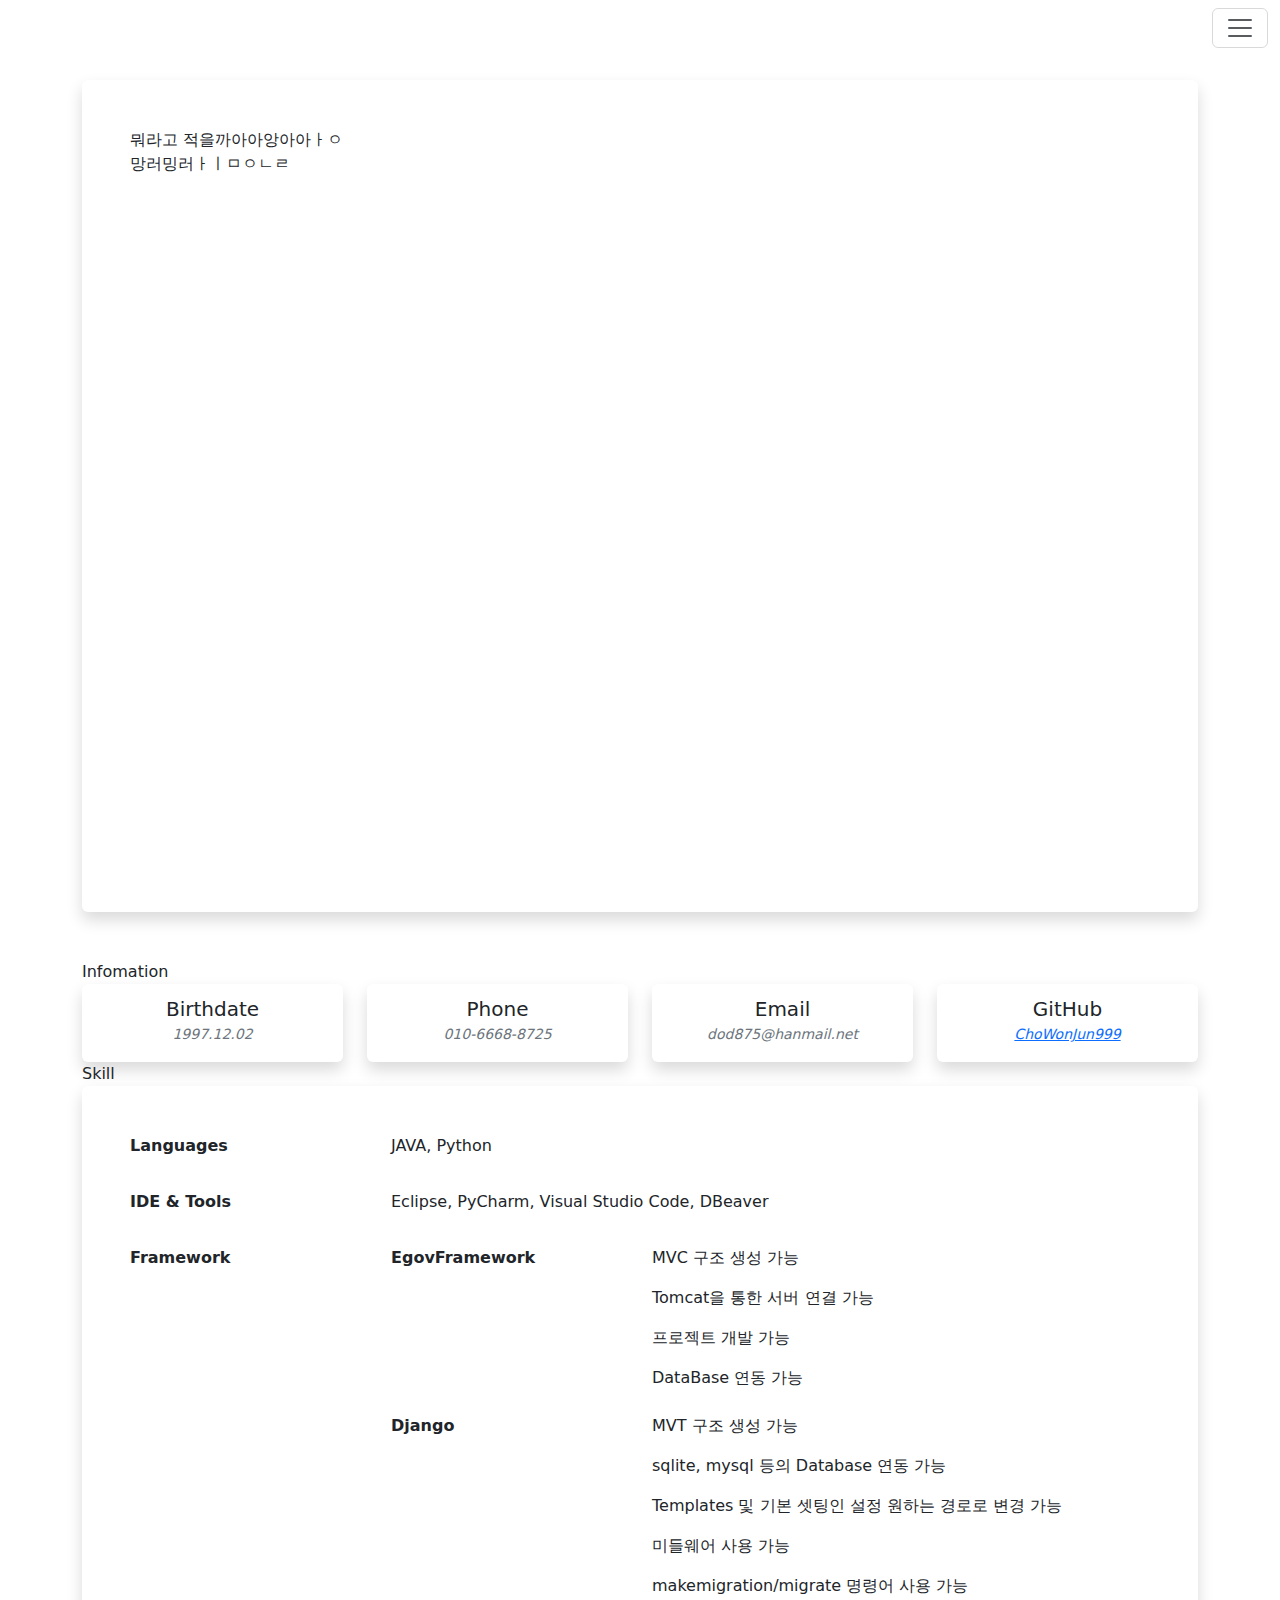
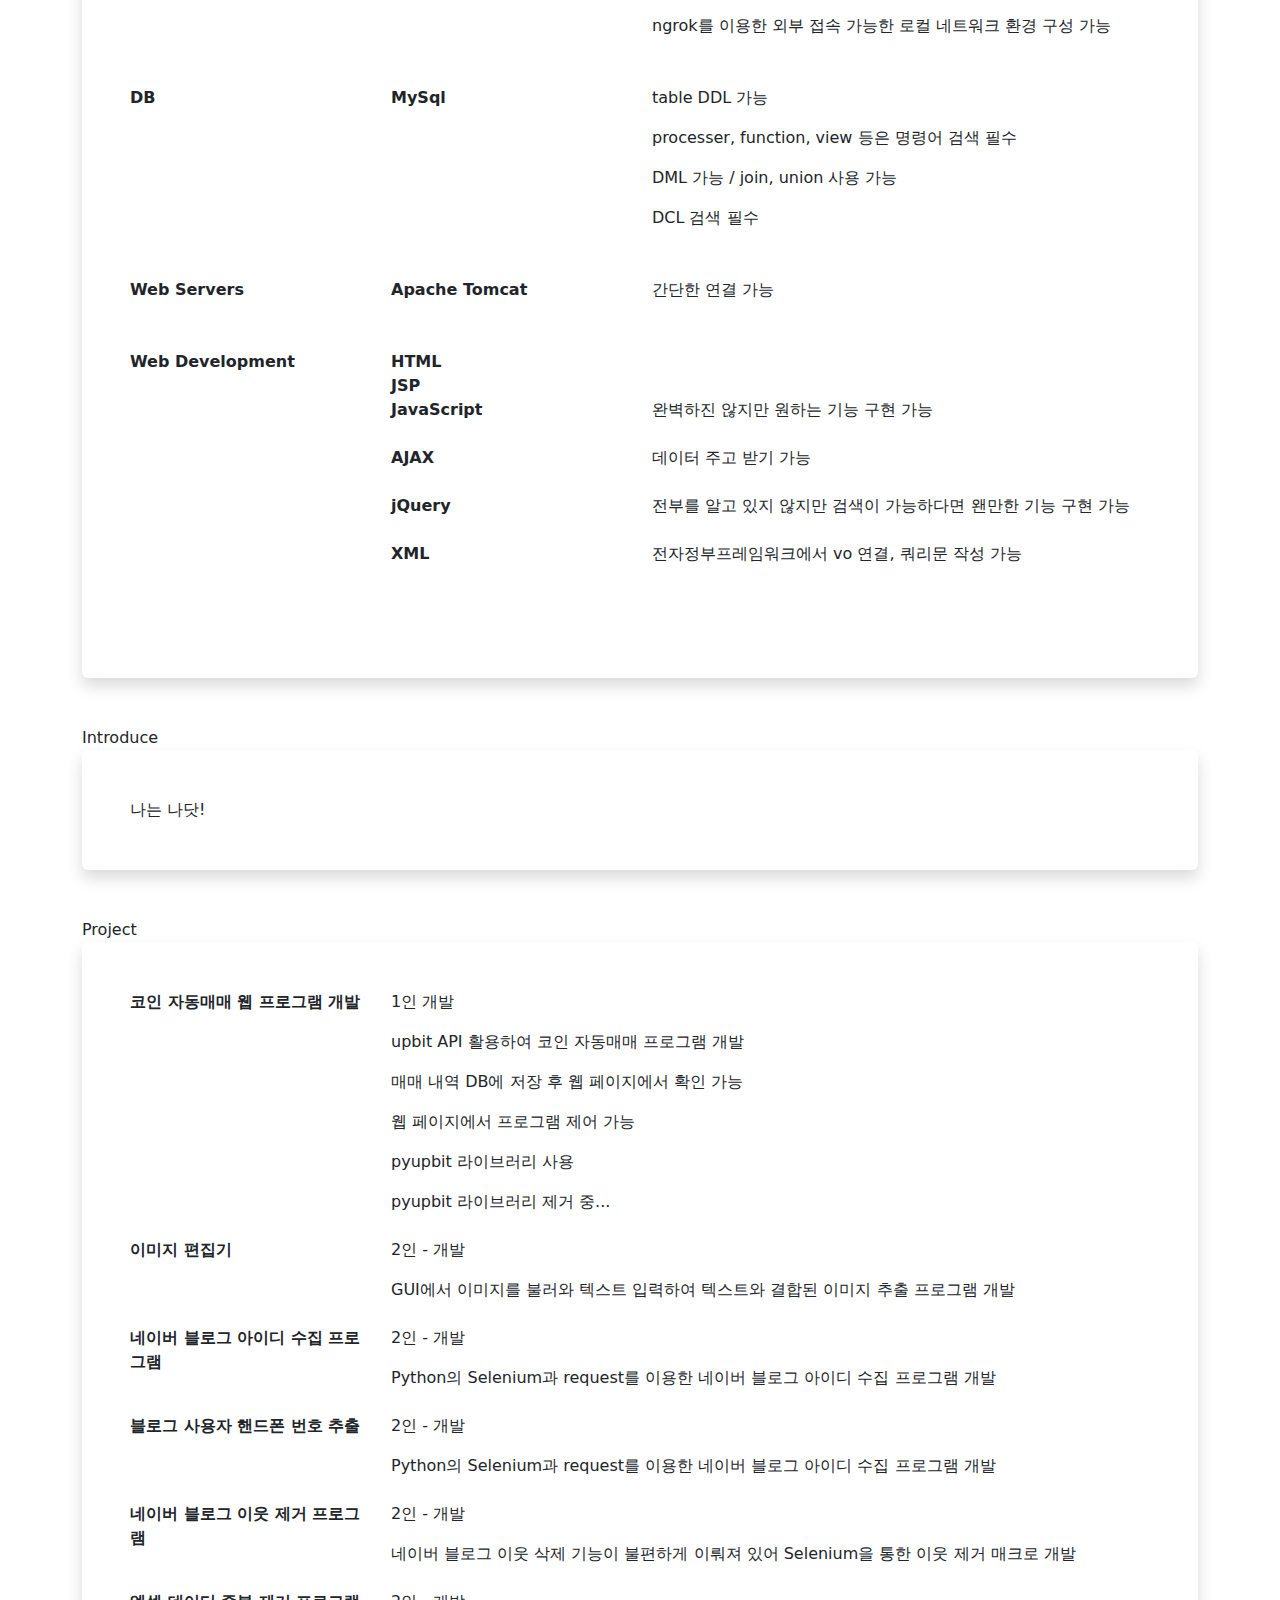
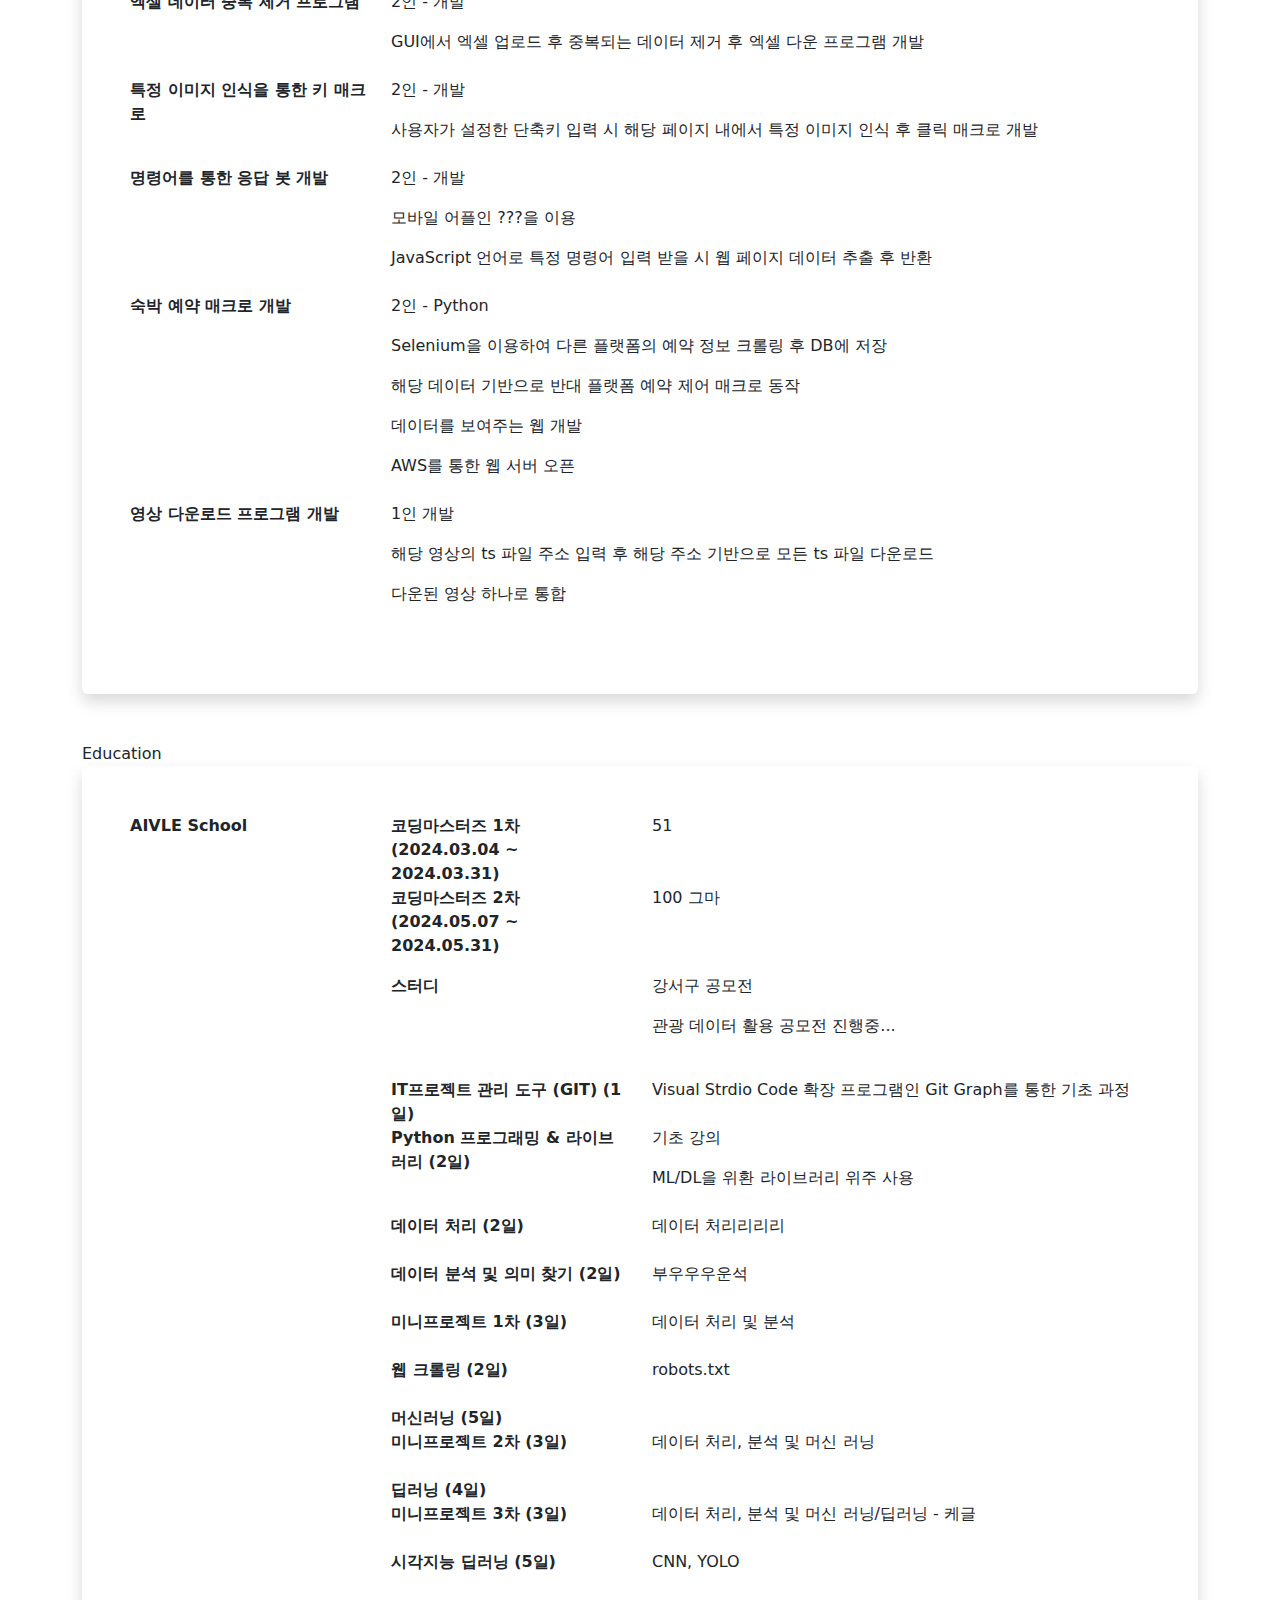
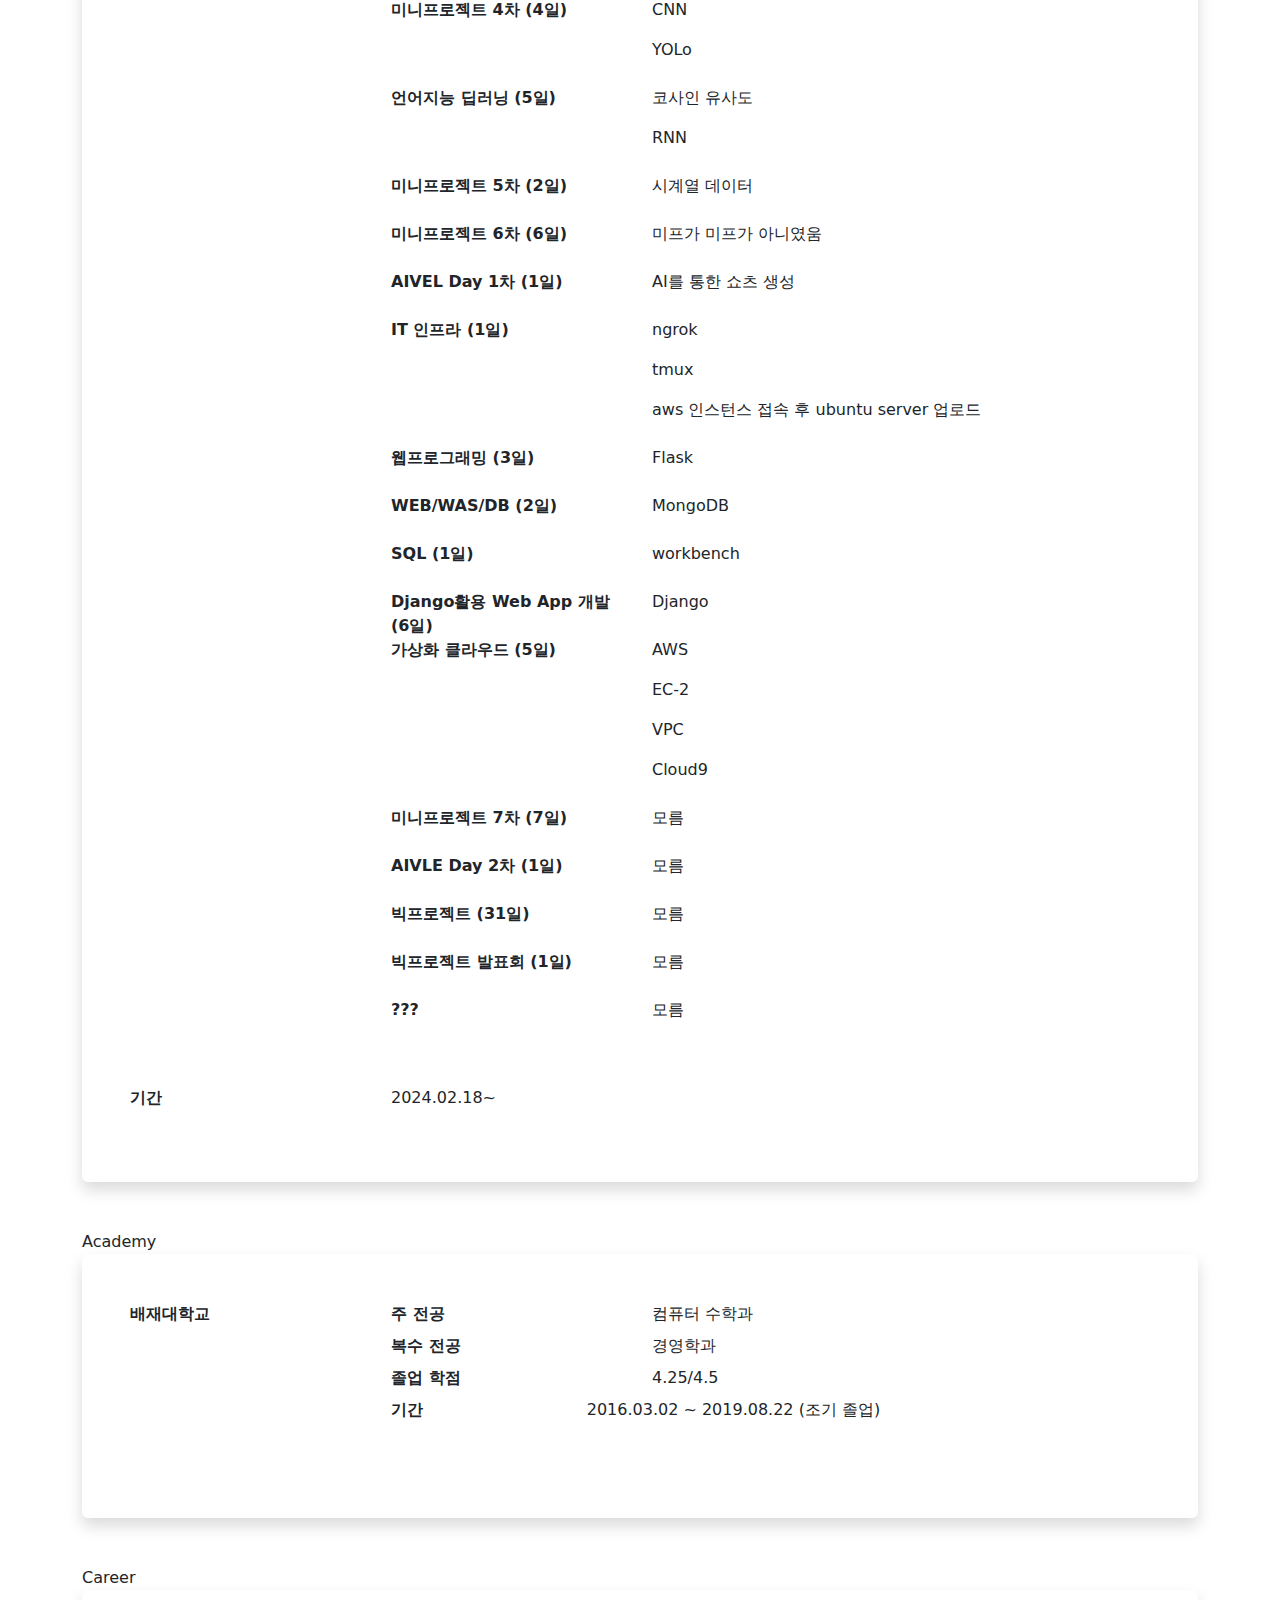
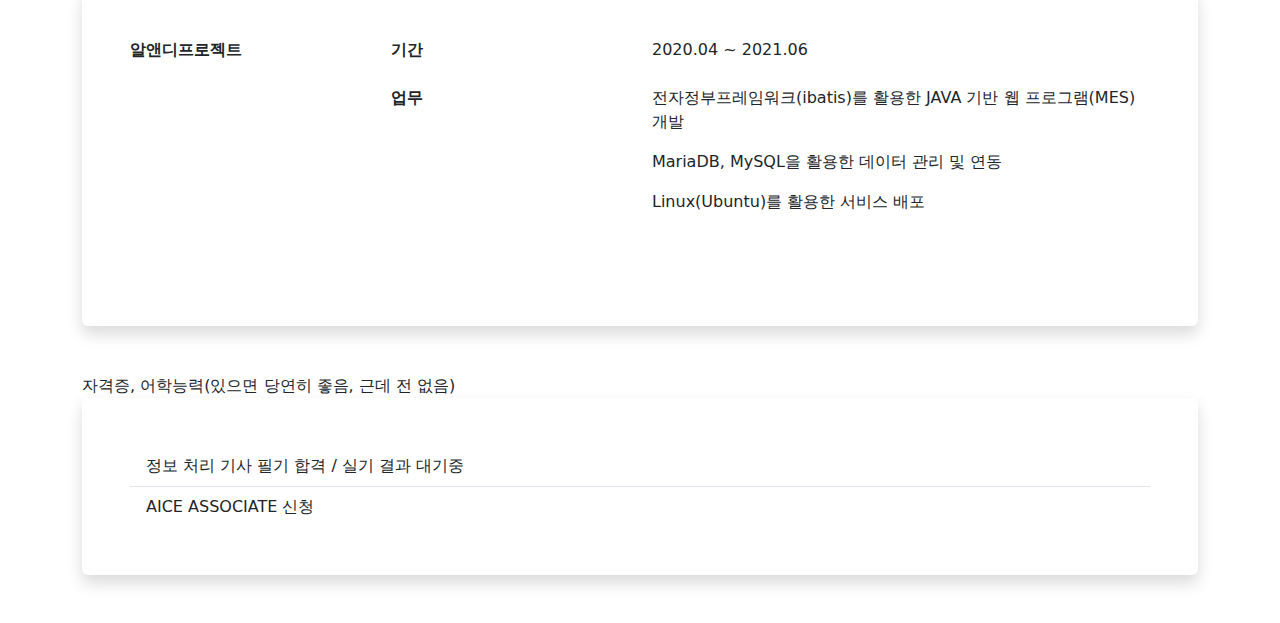
==== index.html @ a426a675 "feat" ====
<!DOCTYPE html>
<meta name="viewport" content="width=device-width, initial-scale=1" />
<link href="https://cdn.jsdelivr.net/npm/bootstrap@5.3.3/dist/css/bootstrap.min.css" rel="stylesheet" />
<script src="https://cdn.jsdelivr.net/npm/bootstrap@5.3.3/dist/js/bootstrap.bundle.min.js"></script>
<style>
    .my-main-card {
        min-height: 52em !important;
    }

    .my-card {
        padding: 10px 0px 1px 0px !important;
        margin: 0px !important;
    }

    .blockquote-footer::before {
        content: "";
    }
</style>
<html lang="en">

<head>
    <meta charset="UTF-8" />
    <meta name="viewport" content="width=device-width, initial-scale=1.0" />
    <title>Portfolio</title>
</head>

<body>
    <nav class="navbar bg-white fixed-top">
        <div class="container-fluid">
            <a class="navbar-brand" href="#"></a>
            <button class="navbar-toggler" type="button" data-bs-toggle="offcanvas" data-bs-target="#offcanvasNavbar"
                aria-controls="offcanvasNavbar" aria-label="Toggle navigation">
                <span class="navbar-toggler-icon"></span>
            </button>
            <div class="offcanvas offcanvas-end" tabindex="-1" id="offcanvasNavbar"
                aria-labelledby="offcanvasNavbarLabel">
                <div class="offcanvas-header">
                    <h5 class="offcanvas-title" id="offcanvasNavbarLabel">Offcanvas</h5>
                    <button type="button" class="btn-close" data-bs-dismiss="offcanvas" aria-label="Close"></button>
                </div>
                <div class="offcanvas-body">
                    <ul class="navbar-nav justify-content-end flex-grow-1 pe-3">
                        <li class="nav-item">
                            <a class="nav-link active" aria-current="page" href="#">Home</a>
                        </li>
                        <li class="nav-item">
                            <a class="nav-link" href="#">Link</a>
                        </li>
                        <li class="nav-item dropdown">
                            <a class="nav-link dropdown-toggle" href="#" role="button" data-bs-toggle="dropdown"
                                aria-expanded="false"> Dropdown </a>
                            <ul class="dropdown-menu">
                                <li><a class="dropdown-item" href="#">Action</a></li>
                                <li><a class="dropdown-item" href="#">Another action</a></li>
                                <li>
                                    <hr class="dropdown-divider" />
                                </li>
                                <li><a class="dropdown-item" href="#">Something else here</a></li>
                            </ul>
                        </li>
                    </ul>
                    <form class="d-flex mt-3" role="search">
                        <input class="form-control me-2" type="search" placeholder="Search" aria-label="Search" />
                        <button class="btn btn-outline-success" type="submit">Search</button>
                    </form>
                </div>
            </div>
        </div>
    </nav>
    <div class="container-sm" style="padding-top: 5em;">
        <input type="hidden" name="" value="Title">
        <div class="my-main-card shadow p-5 mb-5 bg-white rounded">
            뭐라고 적을까아아앙아아ㅏㅇ
            <br>
            망러밍러ㅏㅣㅁㅇㄴㄹ
        </div>
    </div>
    <div class="container-sm">
        Infomation
        <div class="row row-cols-1 row-cols-md-4 g-4">
            <div class="col">
                <div class="my-card shadow bg-white rounded">
                    <figure class="text-center">
                        <blockquote class="blockquote">
                            <p>Birthdate</p>
                        </blockquote>
                        <figcaption class="blockquote-footer">
                            <cite title="Source Title">1997.12.02</cite>
                        </figcaption>
                    </figure>
                </div>
            </div>
            <div class="col">
                <div class="my-card shadow bg-white rounded">
                    <figure class="text-center">
                        <blockquote class="blockquote">
                            <p>Phone</p>
                        </blockquote>
                        <figcaption class="blockquote-footer">
                            <cite title="Source Title">010-6668-8725</cite>
                        </figcaption>
                    </figure>
                </div>
            </div>
            <div class="col">
                <div class="my-card shadow bg-white rounded">
                    <figure class="text-center">
                        <blockquote class="blockquote">
                            <p>Email</p>
                        </blockquote>
                        <figcaption class="blockquote-footer">
                            <cite title="Source Title">dod875@hanmail.net</cite>
                        </figcaption>
                    </figure>
                </div>
            </div>
            <div class="col">
                <div class="my-card shadow bg-white rounded">
                    <figure class="text-center">
                        <blockquote class="blockquote">
                            <p>GitHub</p>
                        </blockquote>
                        <figcaption class="blockquote-footer">
                            <cite title="Source Title"><a href="https://github.com/ChoWonJun999">ChoWonJun999</a></cite>
                        </figcaption>
                    </figure>
                </div>
            </div>
        </div>
    </div>
    <div class="container-sm">
        Skill
        <div class="shadow p-5 mb-5 bg-white rounded">
            <dl class="row">
                <dt class="col-sm-3">Languages</dt>
                <dd class="col-sm-9">
                    <dl class="row">
                        <dd class="col-sm-8">JAVA, Python</dd>
                    </dl>
                </dd>
                
                <dt class="col-sm-3">IDE & Tools</dt>
                <dd class="col-sm-9">
                    <dl class="row">
                        <dd class="col-sm-8">Eclipse, PyCharm, Visual Studio Code, DBeaver</dd>
                    </dl>
                </dd>

                <dt class="col-sm-3">Framework</dt>
                <dd class="col-sm-9">
                    <dl class="row">
                        <dt class="col-sm-4">EgovFramework</dt>
                        <dd class="col-sm-8">
                            <p>MVC 구조 생성 가능</p>
                            <p>Tomcat을 통한 서버 연결 가능</p>
                            <p>프로젝트 개발 가능</p>
                            <p>DataBase 연동 가능</p>
                        </dd>
                        <dt class="col-sm-4">Django</dt>
                        <dd class="col-sm-8">
                            <p>MVT 구조 생성 가능</p>
                            <p>sqlite, mysql 등의 Database 연동 가능</p>
                            <p>Templates 및 기본 셋팅인 설정 원하는 경로로 변경 가능</p>
                            <p>미들웨어 사용 가능</p>
                            <p>makemigration/migrate 명령어 사용 가능</p>
                            <p>ngrok를 이용한 외부 접속 가능한 로컬 네트워크 환경 구성 가능</p>
                        </dd>
                    </dl>
                </dd>

                <dt class="col-sm-3">DB</dt>
                <dd class="col-sm-9">
                    <dl class="row">
                        <dt class="col-sm-4">MySql</dt>
                        <dd class="col-sm-8">
                            <p>table DDL 가능</p>
                            <p>processer, function, view 등은 명령어 검색 필수</p>
                            <p>DML 가능 / join, union 사용 가능</p>
                            <p>DCL 검색 필수</p>
                        </dd>
                    </dl>
                </dd>

                <dt class="col-sm-3">Web Servers</dt>
                <dd class="col-sm-9">
                    <dl class="row">
                        <dt class="col-sm-4">Apache Tomcat</dt>
                        <dd class="col-sm-8">
                            <p>간단한 연결 가능</p>
                        </dd>
                    </dl>
                </dd>

                <dt class="col-sm-3">Web Development</dt>
                <dd class="col-sm-9">
                    <dl class="row">
                        <dt class="col-sm-4">HTML</dt>
                        <dd class="col-sm-8"></dd>
                        <dt class="col-sm-4">JSP</dt>
                        <dd class="col-sm-8"></dd>
                        <dt class="col-sm-4">JavaScript</dt>
                        <dd class="col-sm-8">
                            <p>완벽하진 않지만 원하는 기능 구현 가능</p>
                        </dd>
                        <dt class="col-sm-4">AJAX</dt>
                        <dd class="col-sm-8">
                            <p>데이터 주고 받기 가능</p>
                        </dd>
                        <dt class="col-sm-4">jQuery</dt>
                        <dd class="col-sm-8">
                            <p>전부를 알고 있지 않지만 검색이 가능하다면 왠만한 기능 구현 가능</p>
                        </dd>
                        <dt class="col-sm-4">XML</dt>
                        <dd class="col-sm-8">
                            <p>전자정부프레임워크에서 vo 연결, 쿼리문 작성 가능</p>
                        </dd>
                    </dl>
                </dd>
            </dl>
        </div>
    </div>
    <div class="container-sm">
        Introduce
        <div class="shadow p-5 mb-5 bg-white rounded">
            나는 나닷!
        </div>
    </div>
    <div class="container-sm">
        Project
        <div class="shadow p-5 mb-5 bg-white rounded">
            <dl class="row">
                <dt class="col-sm-3">코인 자동매매 웹 프로그램 개발</dt>
                <dd class="col-sm-9">
                    <p>1인 개발</p>
                    <p>upbit API 활용하여 코인 자동매매 프로그램 개발</p>
                    <p>매매 내역 DB에 저장 후 웹 페이지에서 확인 가능</p>
                    <p>웹 페이지에서 프로그램 제어 가능</p>
                    <p>pyupbit 라이브러리 사용</p>
                    <p>pyupbit 라이브러리 제거 중...</p>
                </dd>
                <dt class="col-sm-3">이미지 편집기</dt>
                <dd class="col-sm-9">
                    <p>2인 - 개발</p>
                    <p>GUI에서 이미지를 불러와 텍스트 입력하여 텍스트와 결합된 이미지 추출 프로그램 개발</p>
                </dd>
                <dt class="col-sm-3">네이버 블로그 아이디 수집 프로그램</dt>
                <dd class="col-sm-9">
                    <p>2인 - 개발</p>
                    <p>Python의 Selenium과 request를 이용한 네이버 블로그 아이디 수집 프로그램 개발</p>
                </dd>
                <dt class="col-sm-3">블로그 사용자 핸드폰 번호 추출</dt>
                <dd class="col-sm-9">
                    <p>2인 - 개발</p>
                    <p>Python의 Selenium과 request를 이용한 네이버 블로그 아이디 수집 프로그램 개발</p>
                </dd>
                <dt class="col-sm-3">네이버 블로그 이웃 제거 프로그램</dt>
                <dd class="col-sm-9">
                    <p>2인 - 개발</p>
                    <p>네이버 블로그 이웃 삭제 기능이 불편하게 이뤄져 있어 Selenium을 통한 이웃 제거 매크로 개발</p>
                </dd>
                <dt class="col-sm-3">엑셀 데이터 중복 제거 프로그램</dt>
                <dd class="col-sm-9">
                    <p>2인 - 개발</p>
                    <p>GUI에서 엑셀 업로드 후 중복되는 데이터 제거 후 엑셀 다운 프로그램 개발</p>
                </dd>
                <dt class="col-sm-3">특정 이미지 인식을 통한 키 매크로</dt>
                <dd class="col-sm-9">
                    <p>2인 - 개발</p>
                    <p>사용자가 설정한 단축키 입력 시 해당 페이지 내에서 특정 이미지 인식 후 클릭 매크로 개발</p>
                </dd>
                <dt class="col-sm-3">명령어를 통한 응답 봇 개발</dt>
                <dd class="col-sm-9">
                    <p>2인 - 개발</p>
                    <p>모바일 어플인 ???을 이용</p>
                    <p>JavaScript 언어로 특정 명령어 입력 받을 시 웹 페이지 데이터 추출 후 반환</p>
                </dd>
                <dt class="col-sm-3">숙박 예약 매크로 개발</dt>
                <dd class="col-sm-9">
                    <p>2인 - Python</p>
                    <p>Selenium을 이용하여 다른 플랫폼의 예약 정보 크롤링 후 DB에 저장</p>
                    <p>해당 데이터 기반으로 반대 플랫폼 예약 제어 매크로 동작</p>
                    <p>데이터를 보여주는 웹 개발</p>
                    <p>AWS를 통한 웹 서버 오픈</p>
                </dd>
                <dt class="col-sm-3">영상 다운로드 프로그램 개발</dt>
                <dd class="col-sm-9">
                    <p>1인 개발</p>
                    <p>해당 영상의 ts 파일 주소 입력 후 해당 주소 기반으로 모든 ts 파일 다운로드</p>
                    <p>다운된 영상 하나로 통합</p>
                </dd>
            </dl>
        </div>
    </div>
    <div class="container-sm">
        Education
        <div class="shadow p-5 mb-5 bg-white rounded">
            <dl class="row">
                <dt class="col-sm-3">AIVLE School</dt>
                <dd class="col-sm-9">
                    <dl class="row">
                        <dt class="col-sm-4">코딩마스터즈 1차 (2024.03.04 ~ 2024.03.31)</dt>
                        <dd class="col-sm-8">
                            <p>51</p>
                        </dd>
                        <dt class="col-sm-4">코딩마스터즈 2차 (2024.05.07 ~ 2024.05.31)</dt>
                        <dd class="col-sm-8">
                            <p>100 그마</p>
                        </dd>
                    </dl>
                    <dl class="row">
                        <dt class="col-sm-4">스터디</dt>
                        <dd class="col-sm-8">
                            <p>강서구 공모전</p>
                            <p>관광 데이터 활용 공모전 진행중...</p>
                        </dd>
                    </dl>
                    <dl class="row">
                        <dt class="col-sm-4">IT프로젝트 관리 도구 (GIT) (1일)</dt>
                        <dd class="col-sm-8">
                            <p>Visual Strdio Code 확장 프로그램인 Git Graph를 통한 기초 과정</p>
                        </dd>
                        <dt class="col-sm-4">Python 프로그래밍 & 라이브러리 (2일)</dt>
                        <dd class="col-sm-8">
                            <p>기초 강의</p>
                            <p>ML/DL을 위환 라이브러리 위주 사용</p>
                        </dd>
                        <dt class="col-sm-4">데이터 처리 (2일)</dt>
                        <dd class="col-sm-8">
                            <p>데이터 처리리리리</p>
                        </dd>
                        <dt class="col-sm-4">데이터 분석 및 의미 찾기 (2일)</dt>
                        <dd class="col-sm-8">
                            <p>부우우우운석</p>
                        </dd>
                        <dt class="col-sm-4">미니프로젝트 1차 (3일)</dt>
                        <dd class="col-sm-8">
                            <p>데이터 처리 및 분석</p>
                        </dd>
                        <dt class="col-sm-4">웹 크롤링 (2일)</dt>
                        <dd class="col-sm-8">
                            <p>robots.txt</p>
                        </dd>
                        <dt class="col-sm-4">머신러닝 (5일)</dt>
                        <dd class="col-sm-8">
                            <p></p>
                        </dd>
                        <dt class="col-sm-4">미니프로젝트 2차 (3일)</dt>
                        <dd class="col-sm-8">
                            <p>데이터 처리, 분석 및 머신 러닝</p>
                        </dd>
                        <dt class="col-sm-4">딥러닝 (4일)</dt>
                        <dd class="col-sm-8">
                            <p></p>
                        </dd>
                        <dt class="col-sm-4">미니프로젝트 3차 (3일)</dt>
                        <dd class="col-sm-8">
                            <p>데이터 처리, 분석 및 머신 러닝/딥러닝 - 케글</p>
                        </dd>
                        <dt class="col-sm-4">시각지능 딥러닝 (5일)</dt>
                        <dd class="col-sm-8">
                            <p>CNN, YOLO</p>
                        </dd>
                        <dt class="col-sm-4">미니프로젝트 4차 (4일)</dt>
                        <dd class="col-sm-8">
                            <p>CNN</p>
                            <p>YOLo</p>
                        </dd>
                        <dt class="col-sm-4">언어지능 딥러닝 (5일)</dt>
                        <dd class="col-sm-8">
                            <p>코사인 유사도</p>
                            <p>RNN</p>
                        </dd>
                        <dt class="col-sm-4">미니프로젝트 5차 (2일)</dt>
                        <dd class="col-sm-8">
                            <p>시계열 데이터</p>
                        </dd>
                        <dt class="col-sm-4">미니프로젝트 6차 (6일)</dt>
                        <dd class="col-sm-8">
                            <p>미프가 미프가 아니였움</p>
                        </dd>
                        <dt class="col-sm-4">AIVEL Day 1차 (1일)</dt>
                        <dd class="col-sm-8">
                            <p>AI를 통한 쇼츠 생성</p>
                        </dd>
                        <dt class="col-sm-4">IT 인프라 (1일)</dt>
                        <dd class="col-sm-8">
                            <p>ngrok</p>
                            <p>tmux</p>
                            <p>aws 인스턴스 접속 후 ubuntu server 업로드</p>
                        </dd>
                        <dt class="col-sm-4">웹프로그래밍 (3일)</dt>
                        <dd class="col-sm-8">
                            <p>Flask</p>
                        </dd>
                        <dt class="col-sm-4">WEB/WAS/DB (2일)</dt>
                        <dd class="col-sm-8">
                            <p>MongoDB</p>
                        </dd>
                        <dt class="col-sm-4">SQL (1일)</dt>
                        <dd class="col-sm-8">
                            <p>workbench</p>
                        </dd>
                        <dt class="col-sm-4">Django활용 Web App 개발 (6일)</dt>
                        <dd class="col-sm-8">
                            <p>Django</p>
                        </dd>
                        <dt class="col-sm-4">가상화 클라우드 (5일)</dt>
                        <dd class="col-sm-8">
                            <p>AWS</p>
                            <p>EC-2</p>
                            <p>VPC</p>
                            <p>Cloud9</p>
                        </dd>
                        <dt class="col-sm-4">미니프로젝트 7차 (7일)</dt>
                        <dd class="col-sm-8">
                            <p>모름</p>
                        </dd>
                        <dt class="col-sm-4">AIVLE Day 2차 (1일)</dt>
                        <dd class="col-sm-8">
                            <p>모름</p>
                        </dd>
                        <dt class="col-sm-4">빅프로젝트 (31일)</dt>
                        <dd class="col-sm-8">
                            <p>모름</p>
                        </dd>
                        <dt class="col-sm-4">빅프로젝트 발표회 (1일)</dt>
                        <dd class="col-sm-8">
                            <p>모름</p>
                        </dd>
                        <dt class="col-sm-4">???</dt>
                        <dd class="col-sm-8">
                            <p>모름</p>
                        </dd>
                    </dl>
                </dd>
            </dl>
            <dl class="row">
                <dt class="col-sm-3">기간</dt>
                <dd class="col-sm-9">2024.02.18~ </dd>
            </dl>
        </div>
    </div>
    <div class="container-sm">
        Academy
        <div class="shadow p-5 mb-5 bg-white rounded">
            <dl class="row">
                <dt class="col-sm-3">배재대학교</dt>
                <dd class="col-sm-9">
                    <dl class="row">
                        <dt class="col-sm-4">주 전공</dt>
                        <dd class="col-sm-8">컴퓨터 수학과</dd>
                        <dt class="col-sm-4">복수 전공</dt>
                        <dd class="col-sm-8">경영학과</dd>
                        <dt class="col-sm-4">졸업 학점</dt>
                        <dd class="col-sm-8">4.25/4.5</dd>
                        <dt class="col-sm-3">기간</dt>
                        <dd class="col-sm-9">2016.03.02 ~ 2019.08.22 (조기 졸업)</dd>
                    </dl>
                </dd>
            </dl>
        </div>
    </div>
    <div class="container-sm">
        Career
        <div class="shadow p-5 mb-5 bg-white rounded">
            <dl class="row">
                <dt class="col-sm-3">알앤디프로젝트</dt>
                <dd class="col-sm-9">
                    <dl class="row">
                        <dt class="col-sm-4">기간</dt>
                        <dd class="col-sm-8">2020.04 ~ 2021.06</dd>
                    </dl>
                    <dl class="row">
                        <dt class="col-sm-4">업무</dt>
                        <dd class="col-sm-8">
                            <p>전자정부프레임워크(ibatis)를 활용한 JAVA 기반 웹 프로그램(MES) 개발</p>
                            <p>MariaDB, MySQL을 활용한 데이터 관리 및 연동</p>
                            <p>Linux(Ubuntu)를 활용한 서비스 배포</p>
                        </dd>
                    </dl>
                </dd>
            </dl>
        </div>
    </div>
    <div class="container-sm">
        자격증, 어학능력(있으면 당연히 좋음, 근데 전 없음)
        <div class="shadow p-5 mb-5 bg-white rounded">
            <ul class="list-group list-group-flush">
                <li class="list-group-item">정보 처리 기사 필기 합격 / 실기 결과 대기중</li>
                <li class="list-group-item">AICE ASSOCIATE 신청</li>
            </ul>
        </div>
    </div>
</body>

</html>
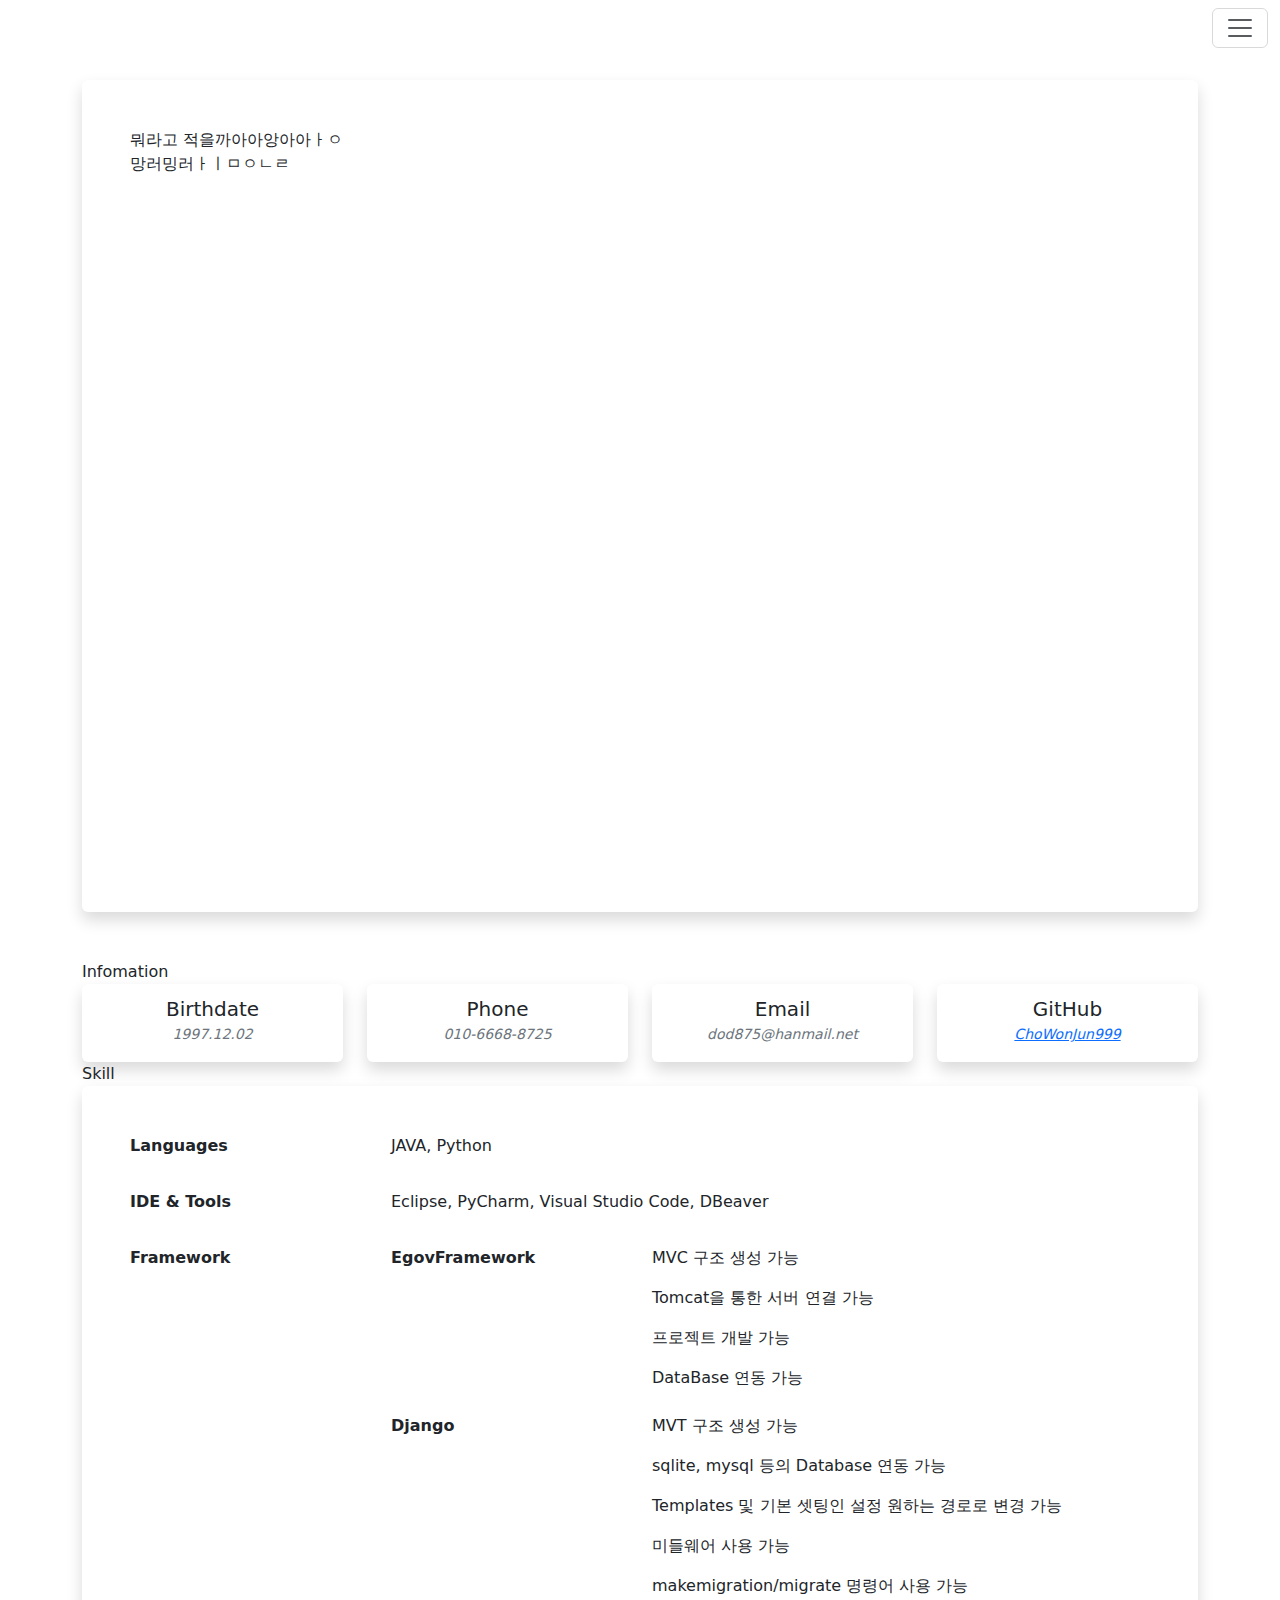
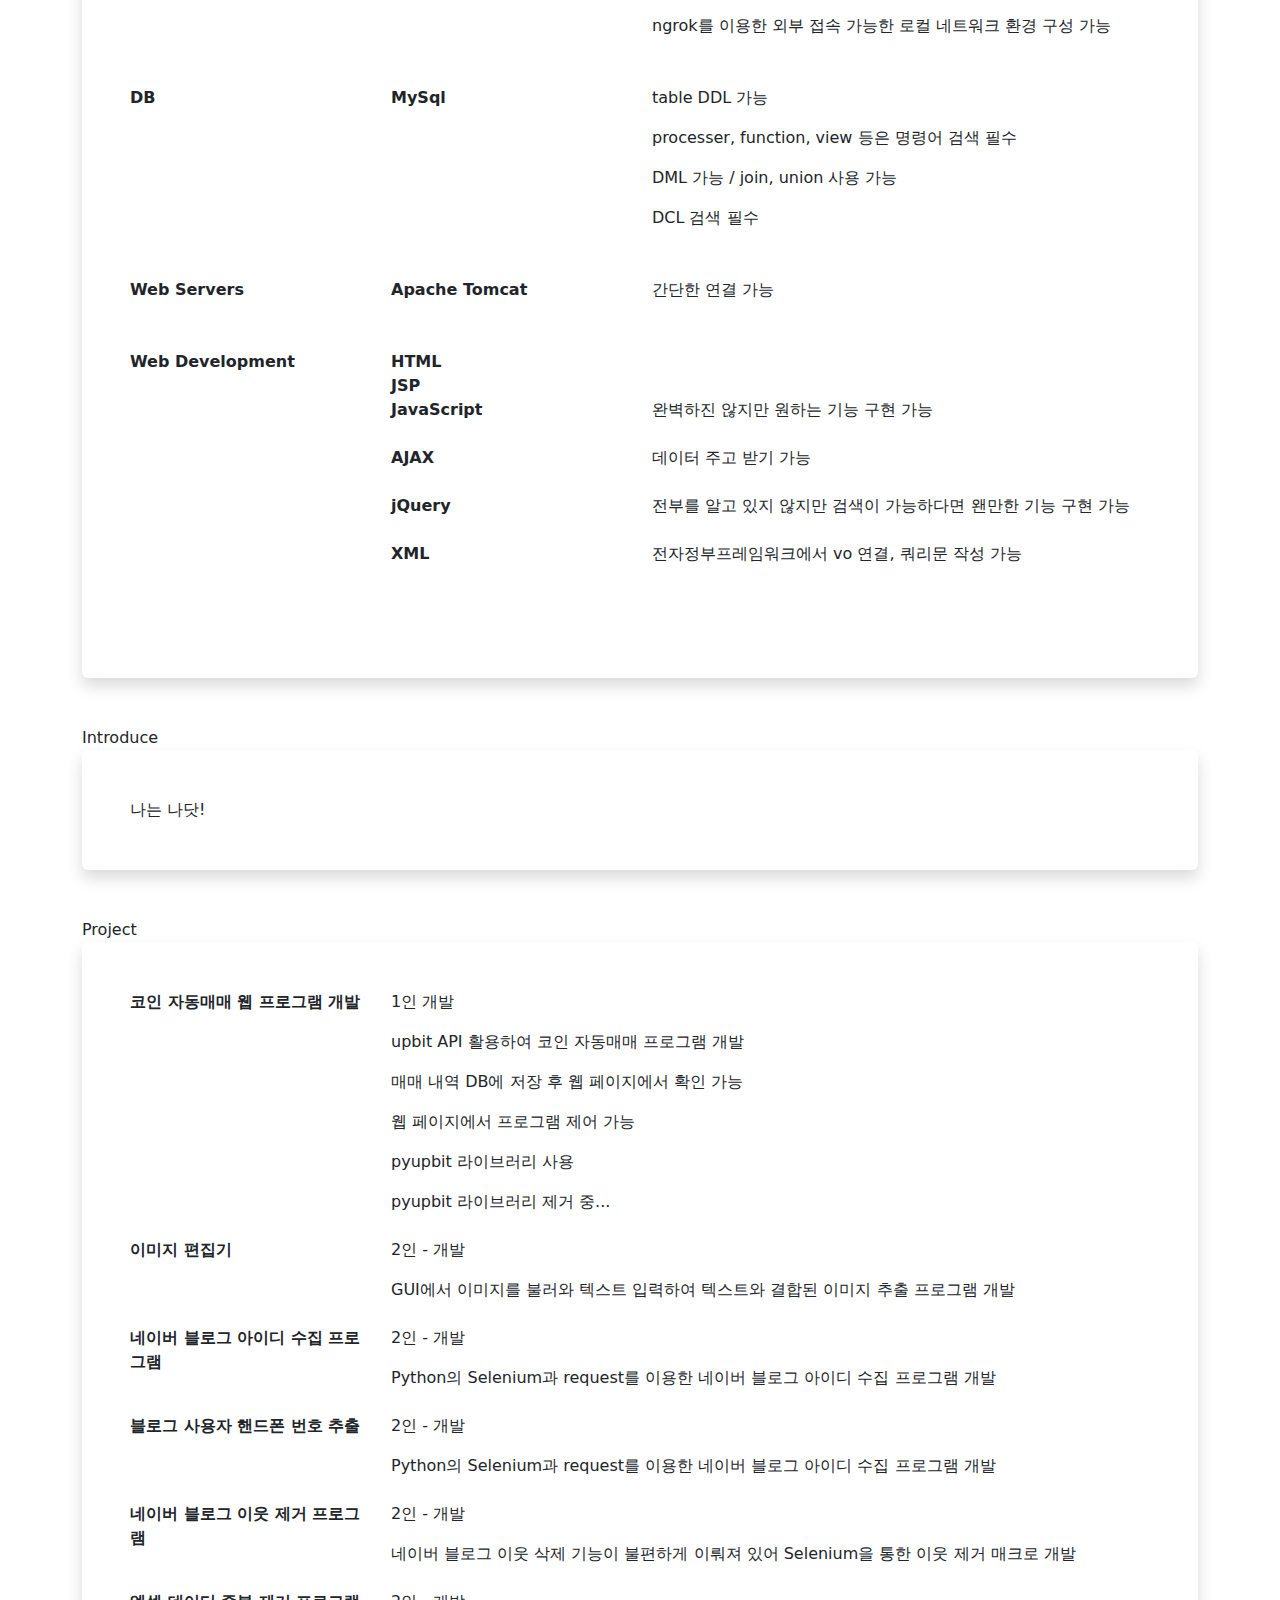
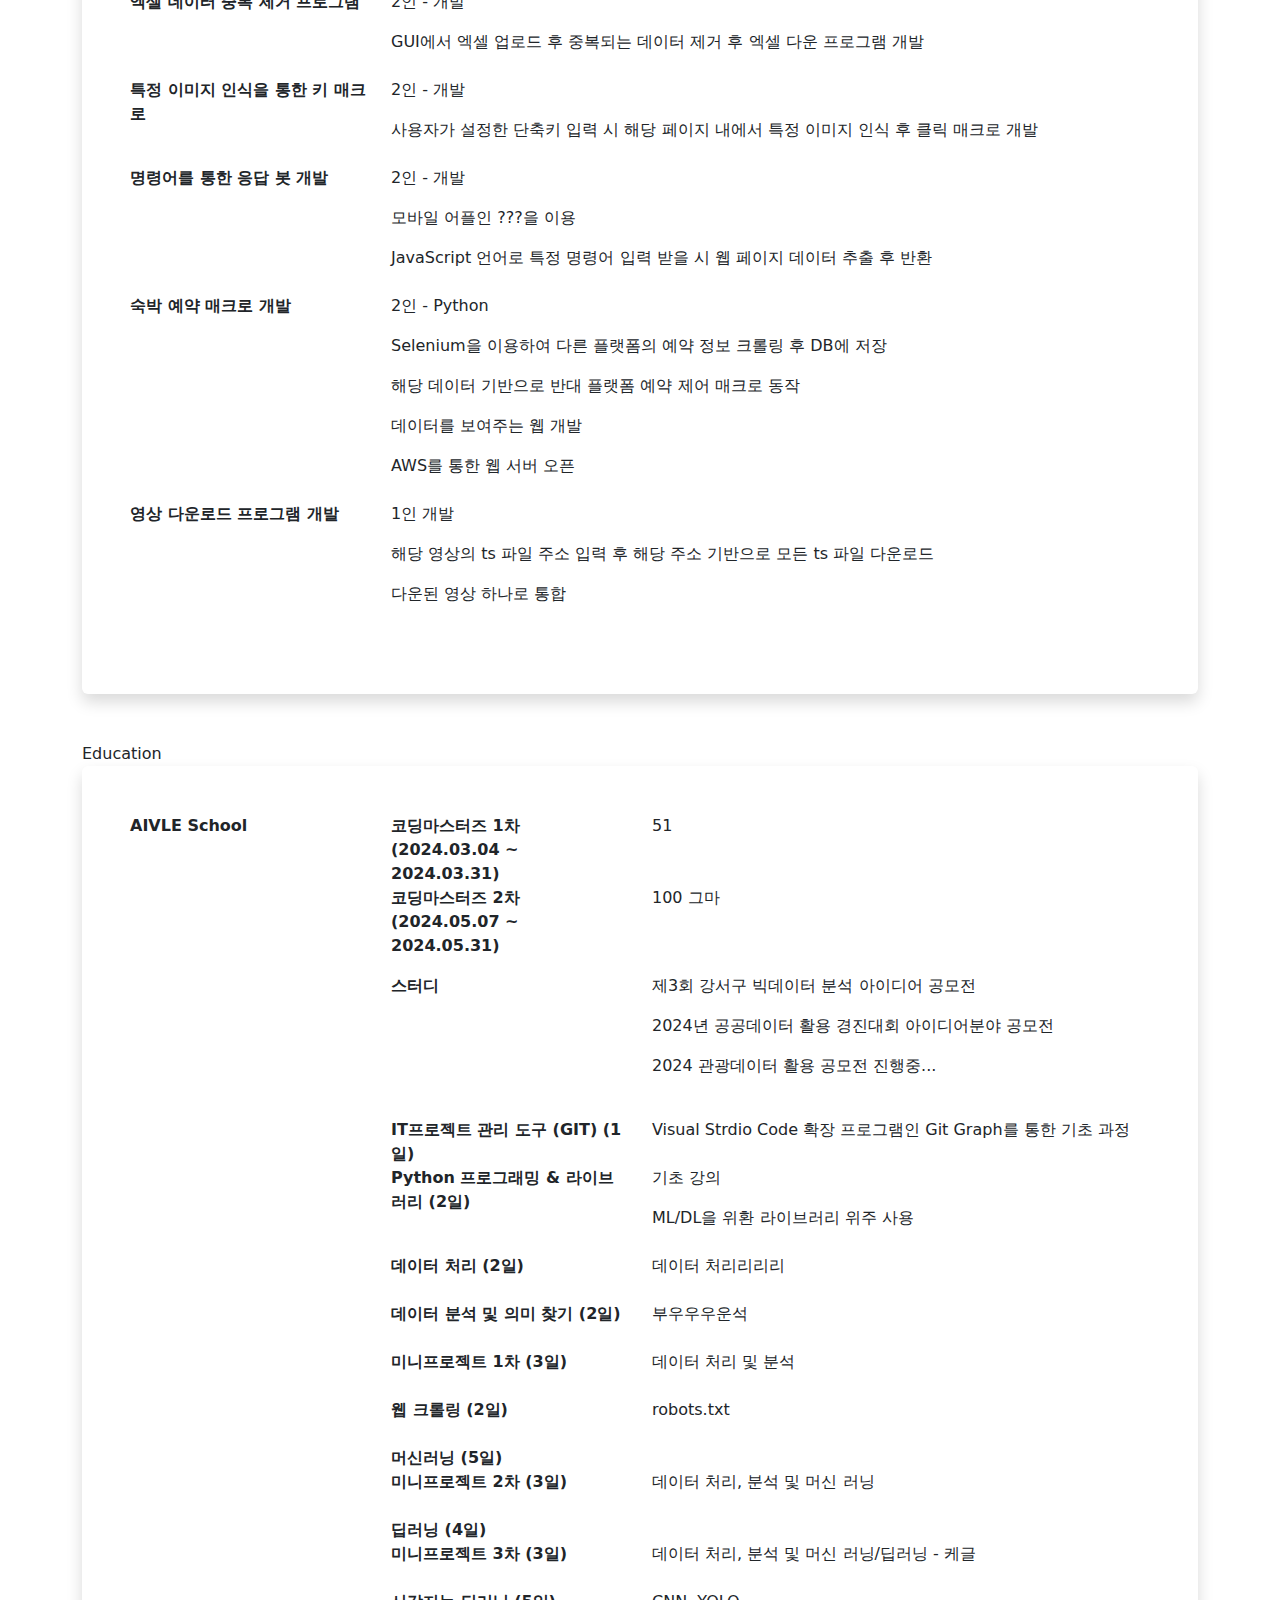
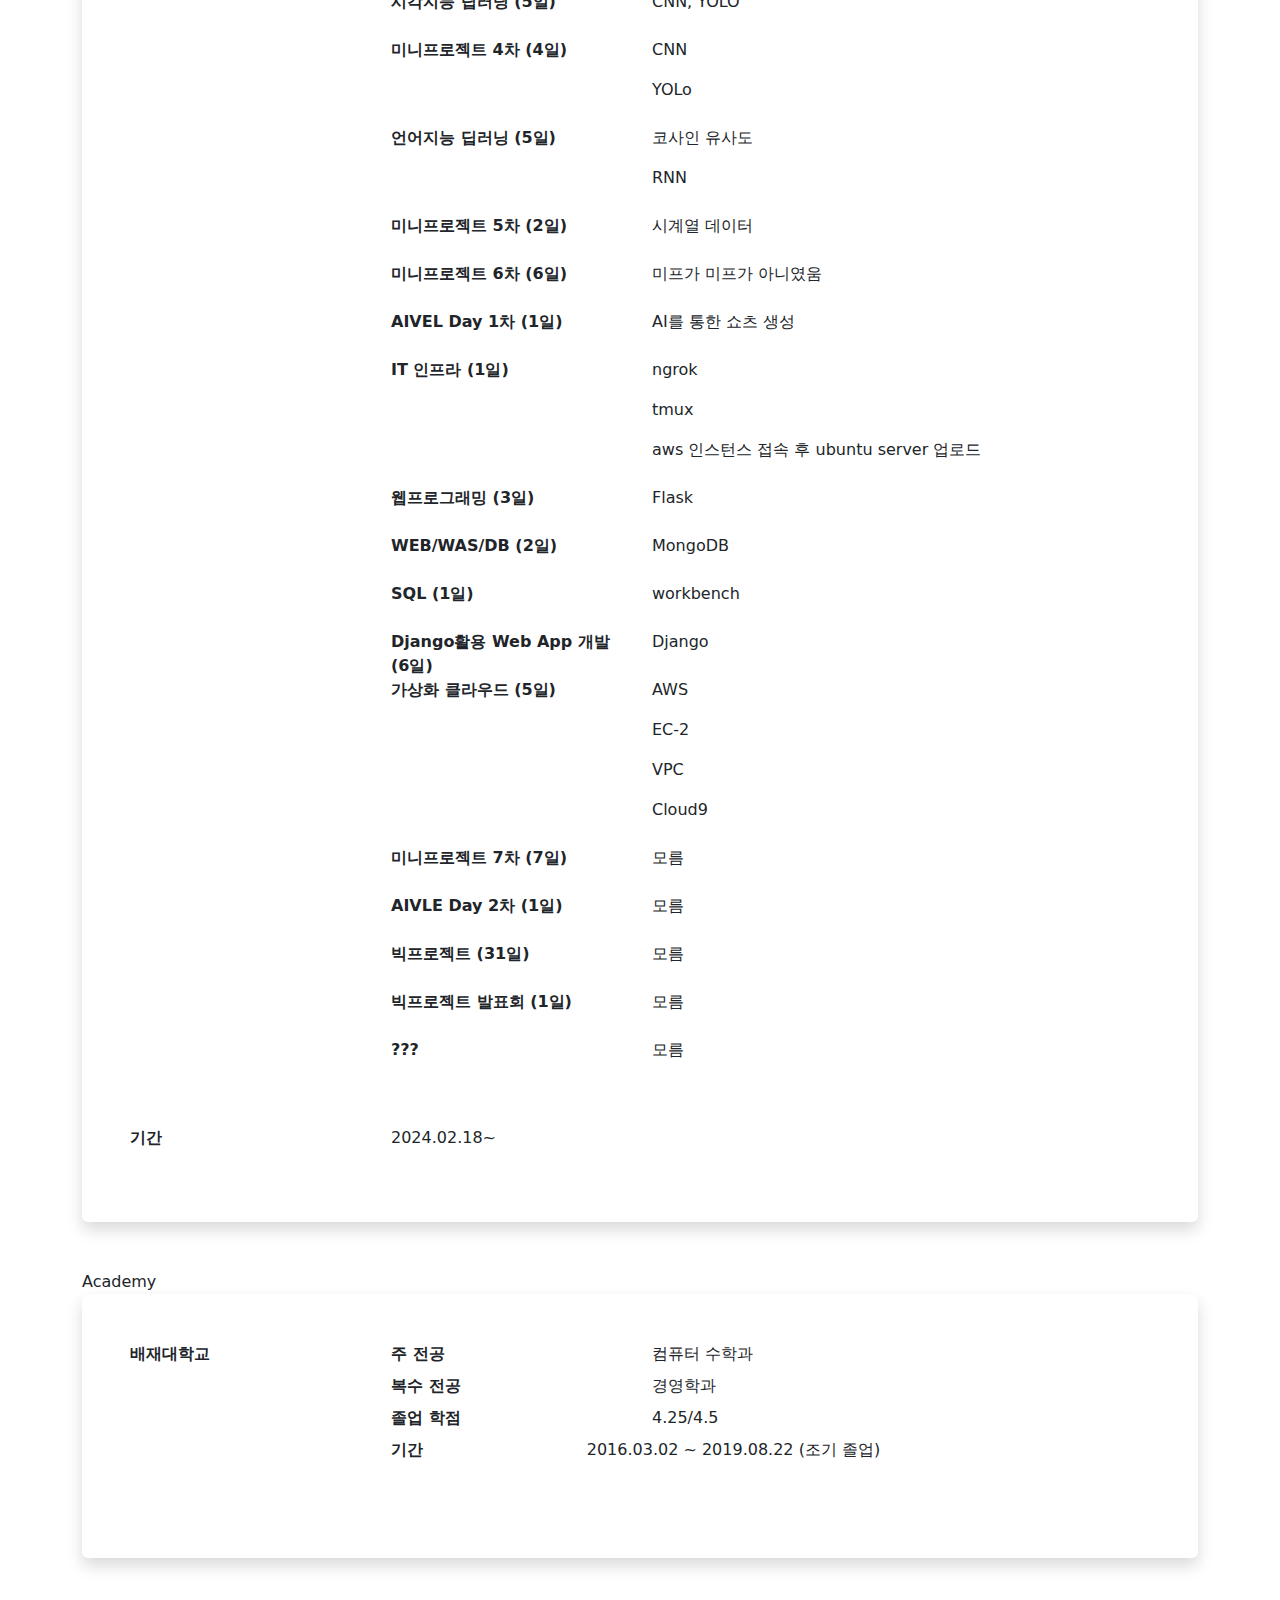
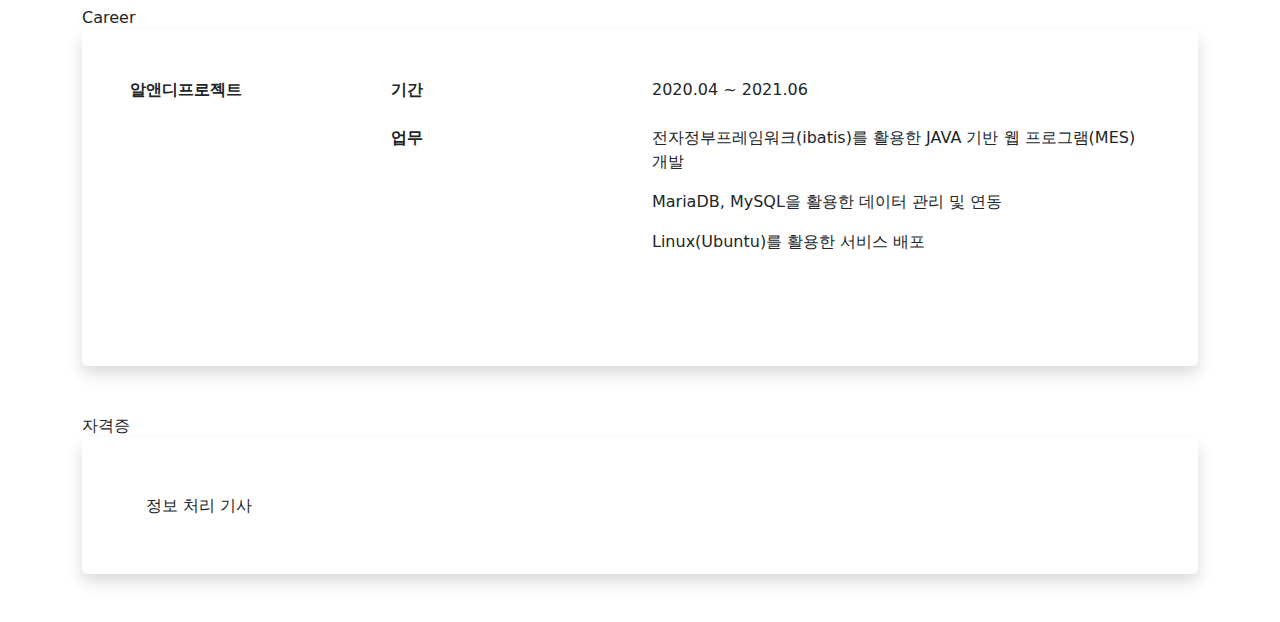
==== commit 01c55f42: "feat" ====
--- a/index.html
+++ b/index.html
@@ -28,12 +28,10 @@
     <nav class="navbar bg-white fixed-top">
         <div class="container-fluid">
             <a class="navbar-brand" href="#"></a>
-            <button class="navbar-toggler" type="button" data-bs-toggle="offcanvas" data-bs-target="#offcanvasNavbar"
-                aria-controls="offcanvasNavbar" aria-label="Toggle navigation">
+            <button class="navbar-toggler" type="button" data-bs-toggle="offcanvas" data-bs-target="#offcanvasNavbar" aria-controls="offcanvasNavbar" aria-label="Toggle navigation">
                 <span class="navbar-toggler-icon"></span>
             </button>
-            <div class="offcanvas offcanvas-end" tabindex="-1" id="offcanvasNavbar"
-                aria-labelledby="offcanvasNavbarLabel">
+            <div class="offcanvas offcanvas-end" tabindex="-1" id="offcanvasNavbar" aria-labelledby="offcanvasNavbarLabel">
                 <div class="offcanvas-header">
                     <h5 class="offcanvas-title" id="offcanvasNavbarLabel">Offcanvas</h5>
                     <button type="button" class="btn-close" data-bs-dismiss="offcanvas" aria-label="Close"></button>
@@ -47,8 +45,7 @@
                             <a class="nav-link" href="#">Link</a>
                         </li>
                         <li class="nav-item dropdown">
-                            <a class="nav-link dropdown-toggle" href="#" role="button" data-bs-toggle="dropdown"
-                                aria-expanded="false"> Dropdown </a>
+                            <a class="nav-link dropdown-toggle" href="#" role="button" data-bs-toggle="dropdown" aria-expanded="false"> Dropdown </a>
                             <ul class="dropdown-menu">
                                 <li><a class="dropdown-item" href="#">Action</a></li>
                                 <li><a class="dropdown-item" href="#">Another action</a></li>
@@ -138,7 +135,7 @@
                         <dd class="col-sm-8">JAVA, Python</dd>
                     </dl>
                 </dd>
-                
+
                 <dt class="col-sm-3">IDE & Tools</dt>
                 <dd class="col-sm-9">
                     <dl class="row">
@@ -310,8 +307,9 @@
                     <dl class="row">
                         <dt class="col-sm-4">스터디</dt>
                         <dd class="col-sm-8">
-                            <p>강서구 공모전</p>
-                            <p>관광 데이터 활용 공모전 진행중...</p>
+                            <p>제3회 강서구 빅데이터 분석 아이디어 공모전</p>
+                            <p>2024년 공공데이터 활용 경진대회 아이디어분야 공모전</p>
+                            <p>2024 관광데이터 활용 공모전 진행중...</p>
                         </dd>
                     </dl>
                     <dl class="row">
@@ -483,11 +481,10 @@
         </div>
     </div>
     <div class="container-sm">
-        자격증, 어학능력(있으면 당연히 좋음, 근데 전 없음)
+        자격증
         <div class="shadow p-5 mb-5 bg-white rounded">
             <ul class="list-group list-group-flush">
-                <li class="list-group-item">정보 처리 기사 필기 합격 / 실기 결과 대기중</li>
-                <li class="list-group-item">AICE ASSOCIATE 신청</li>
+                <li class="list-group-item">정보 처리 기사</li>
             </ul>
         </div>
     </div>
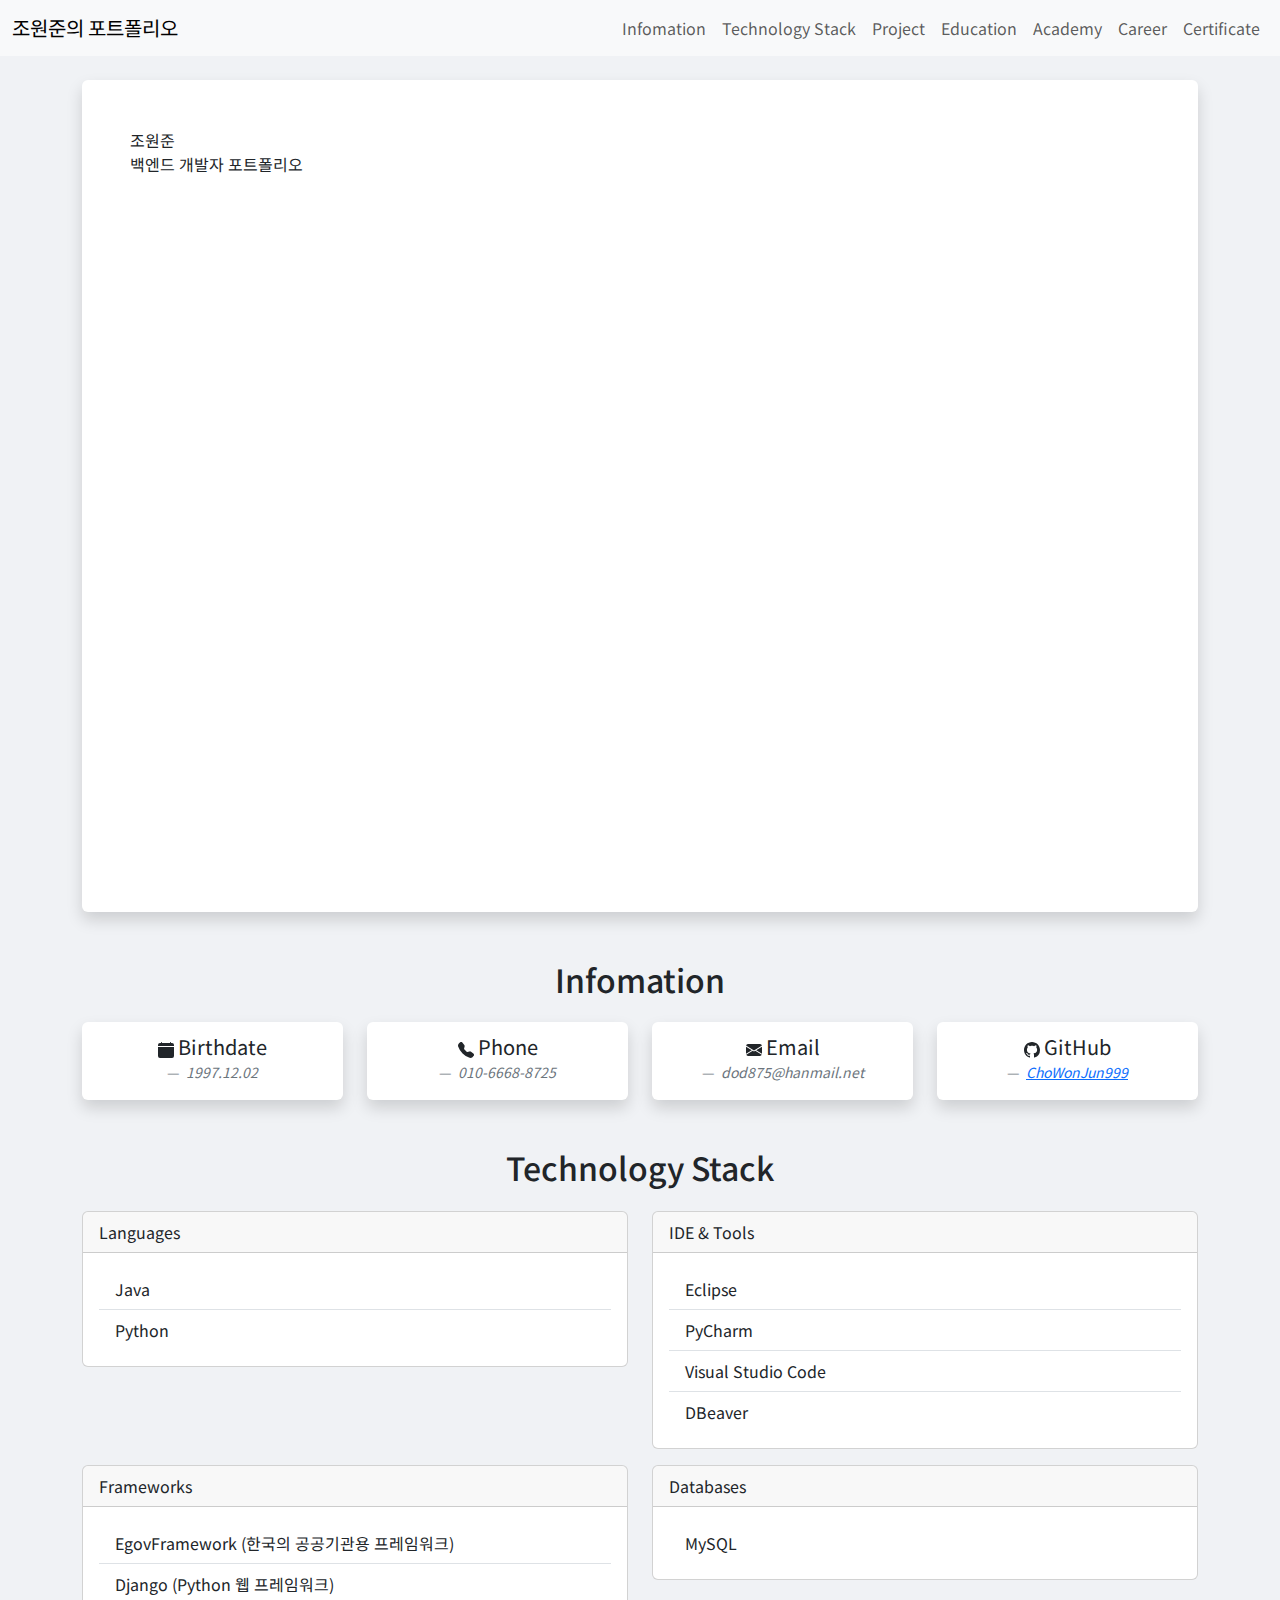
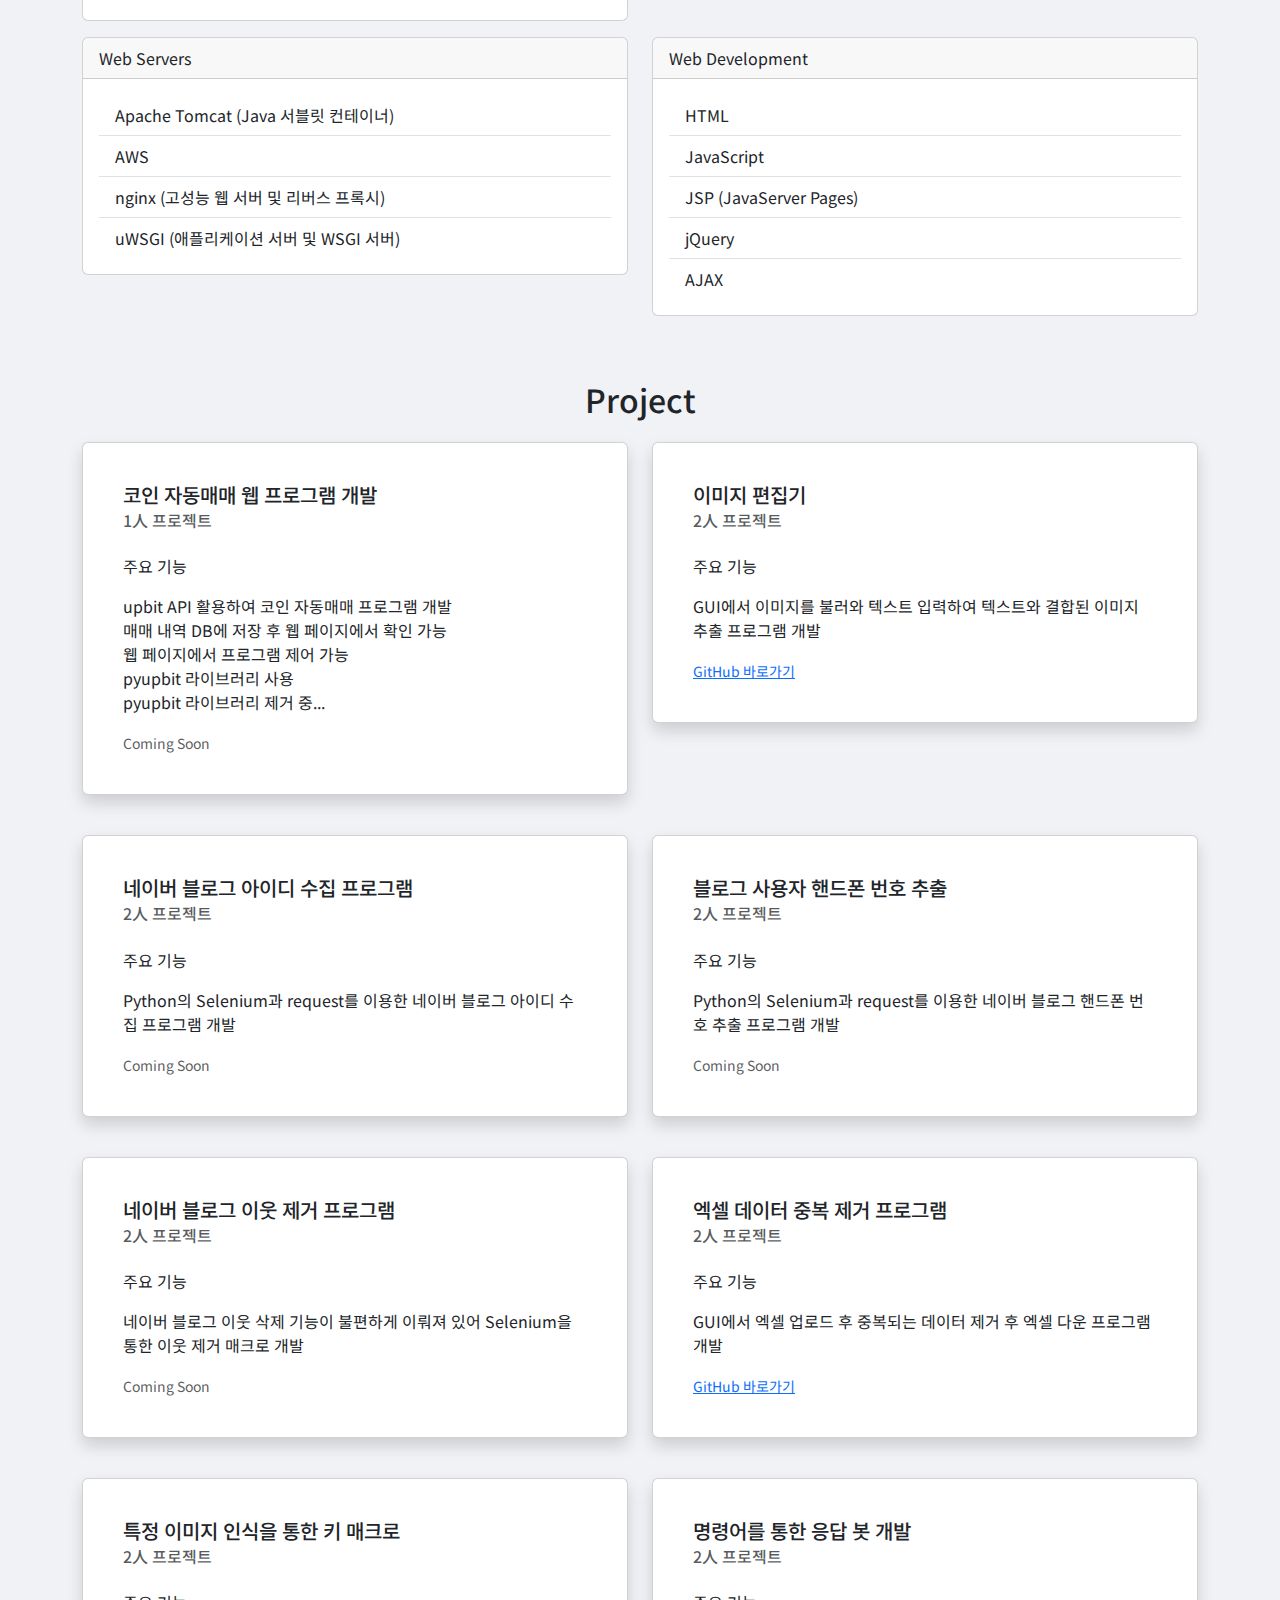
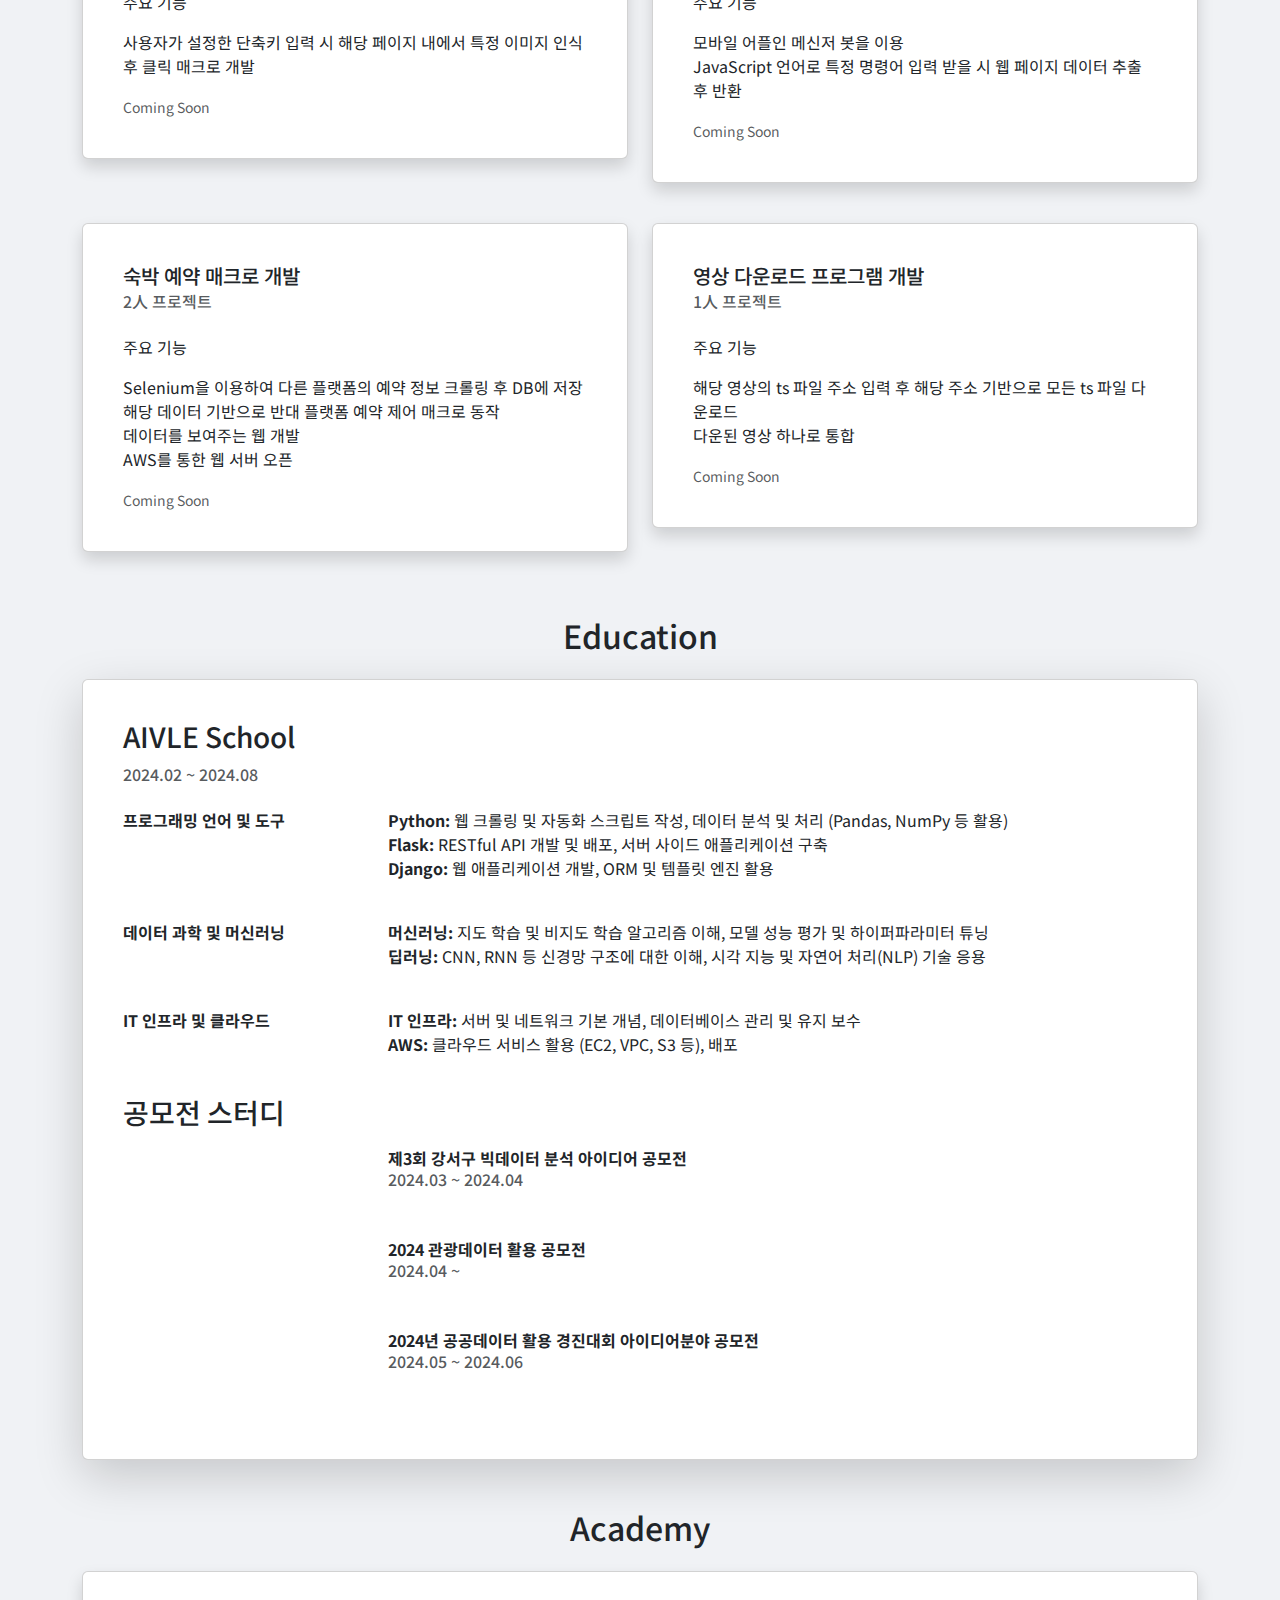
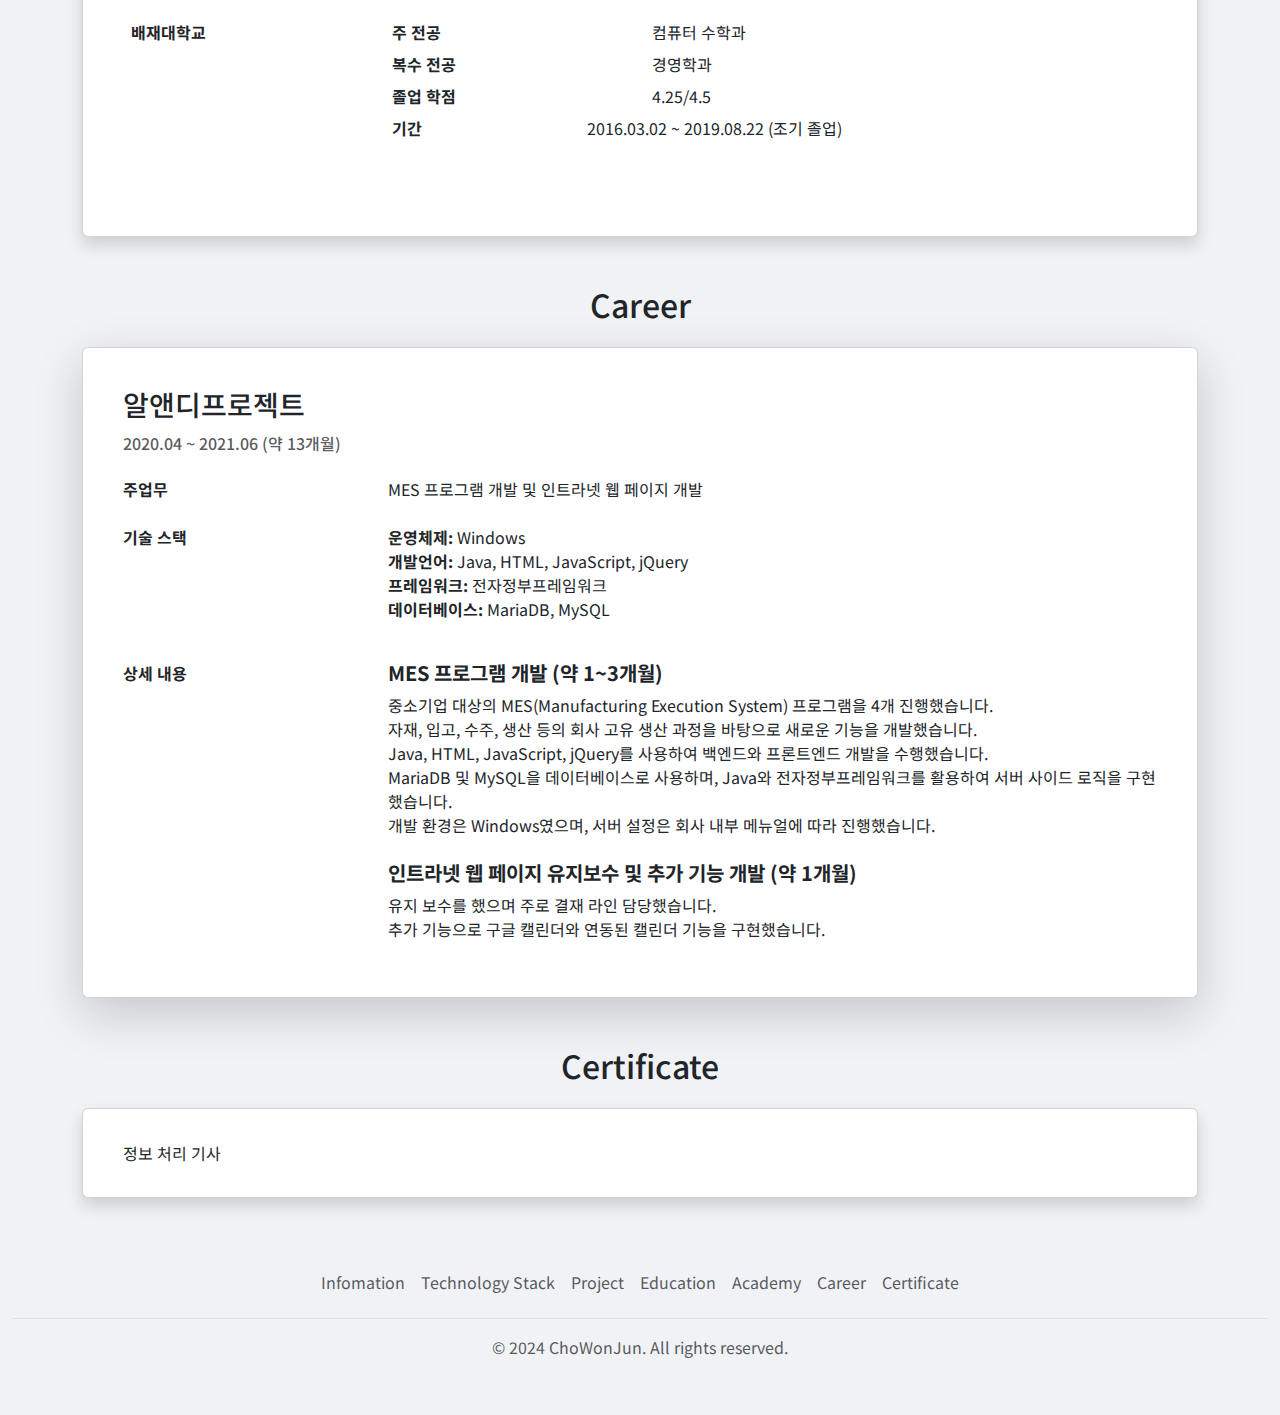
==== commit bd5d17ef: "new data" ====
--- a/index.html
+++ b/index.html
@@ -1,492 +1,579 @@
 <!DOCTYPE html>
 <meta name="viewport" content="width=device-width, initial-scale=1" />
-<link href="https://cdn.jsdelivr.net/npm/bootstrap@5.3.3/dist/css/bootstrap.min.css" rel="stylesheet" />
-<script src="https://cdn.jsdelivr.net/npm/bootstrap@5.3.3/dist/js/bootstrap.bundle.min.js"></script>
-<style>
-    .my-main-card {
-        min-height: 52em !important;
-    }
-
-    .my-card {
-        padding: 10px 0px 1px 0px !important;
-        margin: 0px !important;
-    }
-
-    .blockquote-footer::before {
-        content: "";
-    }
-</style>
 <html lang="en">
 
 <head>
     <meta charset="UTF-8" />
     <meta name="viewport" content="width=device-width, initial-scale=1.0" />
+    <link href="https://cdn.jsdelivr.net/npm/bootstrap@5.3.3/dist/css/bootstrap.min.css" rel="stylesheet" />
+    <script src="https://cdn.jsdelivr.net/npm/bootstrap@5.3.3/dist/js/bootstrap.bundle.min.js"></script>
+    <link rel="stylesheet" href="https://fonts.googleapis.com/css2?family=Montserrat:wght@400;700&display=swap">
+    <link rel="stylesheet" href="https://fonts.googleapis.com/css2?family=Noto+Sans+KR:wght@400;700&display=swap">
+
+
     <title>Portfolio</title>
+    <style>
+        body {
+            font-family: 'Noto Sans KR', sans-serif;
+            background-color: #f0f2f5;
+        }
+
+        .my-main-card {
+            min-height: 52em !important;
+        }
+
+        .my-card {
+            padding: 10px 0px 1px 0px !important;
+            margin: 0px !important;
+        }
+    </style>
 </head>
 
+
 <body>
-    <nav class="navbar bg-white fixed-top">
+    <nav class="navbar fixed-top navbar-expand-lg bg-body-tertiary">
         <div class="container-fluid">
-            <a class="navbar-brand" href="#"></a>
-            <button class="navbar-toggler" type="button" data-bs-toggle="offcanvas" data-bs-target="#offcanvasNavbar" aria-controls="offcanvasNavbar" aria-label="Toggle navigation">
+            <a class="navbar-brand" href="#">조원준의 포트폴리오</a>
+            <button class="navbar-toggler" type="button" data-bs-toggle="collapse" data-bs-target="#navbarNav" aria-controls="navbarNav" aria-expanded="false" aria-label="Toggle navigation">
                 <span class="navbar-toggler-icon"></span>
             </button>
-            <div class="offcanvas offcanvas-end" tabindex="-1" id="offcanvasNavbar" aria-labelledby="offcanvasNavbarLabel">
-                <div class="offcanvas-header">
-                    <h5 class="offcanvas-title" id="offcanvasNavbarLabel">Offcanvas</h5>
-                    <button type="button" class="btn-close" data-bs-dismiss="offcanvas" aria-label="Close"></button>
-                </div>
-                <div class="offcanvas-body">
-                    <ul class="navbar-nav justify-content-end flex-grow-1 pe-3">
-                        <li class="nav-item">
-                            <a class="nav-link active" aria-current="page" href="#">Home</a>
-                        </li>
-                        <li class="nav-item">
-                            <a class="nav-link" href="#">Link</a>
-                        </li>
-                        <li class="nav-item dropdown">
-                            <a class="nav-link dropdown-toggle" href="#" role="button" data-bs-toggle="dropdown" aria-expanded="false"> Dropdown </a>
-                            <ul class="dropdown-menu">
-                                <li><a class="dropdown-item" href="#">Action</a></li>
-                                <li><a class="dropdown-item" href="#">Another action</a></li>
-                                <li>
-                                    <hr class="dropdown-divider" />
-                                </li>
-                                <li><a class="dropdown-item" href="#">Something else here</a></li>
-                            </ul>
-                        </li>
-                    </ul>
-                    <form class="d-flex mt-3" role="search">
-                        <input class="form-control me-2" type="search" placeholder="Search" aria-label="Search" />
-                        <button class="btn btn-outline-success" type="submit">Search</button>
-                    </form>
-                </div>
+            <div class="collapse navbar-collapse justify-content-end" id="navbarNav">
+                <ul class="navbar-nav nav">
+                    <li class="nav-item">
+                        <a class="nav-link" href="#Infomation">Infomation</a>
+                    </li>
+                    <li class="nav-item">
+                        <a class="nav-link" href="#Stack">Technology Stack</a>
+                    </li>
+                    <li class="nav-item">
+                        <a class="nav-link" href="#Project">Project</a>
+                    </li>
+                    <li class="nav-item">
+                        <a class="nav-link" href="#Education">Education</a>
+                    </li>
+                    <li class="nav-item">
+                        <a class="nav-link" href="#Academy">Academy</a>
+                    </li>
+                    <li class="nav-item">
+                        <a class="nav-link" href="#Career">Career</a>
+                    </li>
+                    <li class="nav-item">
+                        <a class="nav-link" href="#Certificate">Certificate</a>
+                    </li>
+                </ul>
             </div>
         </div>
     </nav>
-    <div class="container-sm" style="padding-top: 5em;">
-        <input type="hidden" name="" value="Title">
-        <div class="my-main-card shadow p-5 mb-5 bg-white rounded">
-            뭐라고 적을까아아앙아아ㅏㅇ
-            <br>
-            망러밍러ㅏㅣㅁㅇㄴㄹ
+    <div data-bs-spy="scroll" data-bs-target="#navbarNav" data-bs-offset="0" data-bs-smooth-scroll="true" class="scrollspy-example" tabindex="0">
+        <div class="container-sm" style="padding-top: 5em;">
+            <input type="hidden" name="" value="Title">
+            <div class="my-main-card shadow p-5 mb-5 bg-white rounded">
+                조원준
+                <br>
+                백엔드 개발자 포트폴리오
+            </div>
+        </div>
+
+        <div id="Infomation" class="container-sm mt-5">
+            <h2 class="text-center mb-4">Infomation</h2>
+            <div class="row row-cols-1 row-cols-md-4 g-4">
+                <div class="col">
+                    <div class="my-card shadow bg-white rounded">
+                        <figure class="text-center">
+                            <blockquote class="blockquote">
+                                <p>
+                                    <svg xmlns="http://www.w3.org/2000/svg" width="16" height="16" fill="currentColor" class="bi bi-calendar-fill" viewBox="0 0 16 16">
+                                        <path d="M3.5 0a.5.5 0 0 1 .5.5V1h8V.5a.5.5 0 0 1 1 0V1h1a2 2 0 0 1 2 2v11a2 2 0 0 1-2 2H2a2 2 0 0 1-2-2V5h16V4H0V3a2 2 0 0 1 2-2h1V.5a.5.5 0 0 1 .5-.5" />
+                                    </svg>
+                                    Birthdate
+                                </p>
+                            </blockquote>
+                            <figcaption class="blockquote-footer">
+                                <cite title="Source Title">1997.12.02</cite>
+                            </figcaption>
+                        </figure>
+                    </div>
+                </div>
+                <div class="col">
+                    <div class="my-card shadow bg-white rounded">
+                        <figure class="text-center">
+                            <blockquote class="blockquote">
+                                <p>
+                                    <svg xmlns="http://www.w3.org/2000/svg" width="16" height="16" fill="currentColor" class="bi bi-telephone-fill" viewBox="0 0 16 16">
+                                        <path fill-rule="evenodd" d="M1.885.511a1.745 1.745 0 0 1 2.61.163L6.29 2.98c.329.423.445.974.315 1.494l-.547 2.19a.68.68 0 0 0 .178.643l2.457 2.457a.68.68 0 0 0 .644.178l2.189-.547a1.75 1.75 0 0 1 1.494.315l2.306 1.794c.829.645.905 1.87.163 2.611l-1.034 1.034c-.74.74-1.846 1.065-2.877.702a18.6 18.6 0 0 1-7.01-4.42 18.6 18.6 0 0 1-4.42-7.009c-.362-1.03-.037-2.137.703-2.877z" />
+                                    </svg>
+                                    Phone
+                                </p>
+                            </blockquote>
+                            <figcaption class="blockquote-footer">
+                                <cite title="Source Title">010-6668-8725</cite>
+                            </figcaption>
+                        </figure>
+                    </div>
+                </div>
+                <div class="col">
+                    <div class="my-card shadow bg-white rounded">
+                        <figure class="text-center">
+                            <blockquote class="blockquote">
+                                <p>
+                                    <svg xmlns="http://www.w3.org/2000/svg" width="16" height="16" fill="currentColor" class="bi bi-envelope-fill" viewBox="0 0 16 16">
+                                        <path d="M.05 3.555A2 2 0 0 1 2 2h12a2 2 0 0 1 1.95 1.555L8 8.414zM0 4.697v7.104l5.803-3.558zM6.761 8.83l-6.57 4.027A2 2 0 0 0 2 14h12a2 2 0 0 0 1.808-1.144l-6.57-4.027L8 9.586zm3.436-.586L16 11.801V4.697z" />
+                                    </svg>
+                                    Email
+                                </p>
+                            </blockquote>
+                            <figcaption class="blockquote-footer">
+                                <cite title="Source Title">dod875@hanmail.net</cite>
+                            </figcaption>
+                        </figure>
+                    </div>
+                </div>
+                <div class="col">
+                    <div class="my-card shadow bg-white rounded">
+                        <figure class="text-center">
+                            <blockquote class="blockquote">
+                                <p>
+                                    <svg xmlns="http://www.w3.org/2000/svg" width="16" height="16" fill="currentColor" class="bi bi-github" viewBox="0 0 16 16">
+                                        <path d="M8 0C3.58 0 0 3.58 0 8c0 3.54 2.29 6.53 5.47 7.59.4.07.55-.17.55-.38 0-.19-.01-.82-.01-1.49-2.01.37-2.53-.49-2.69-.94-.09-.23-.48-.94-.82-1.13-.28-.15-.68-.52-.01-.53.63-.01 1.08.58 1.23.82.72 1.21 1.87.87 2.33.66.07-.52.28-.87.51-1.07-1.78-.2-3.64-.89-3.64-3.95 0-.87.31-1.59.82-2.15-.08-.2-.36-1.02.08-2.12 0 0 .67-.21 2.2.82.64-.18 1.32-.27 2-.27s1.36.09 2 .27c1.53-1.04 2.2-.82 2.2-.82.44 1.1.16 1.92.08 2.12.51.56.82 1.27.82 2.15 0 3.07-1.87 3.75-3.65 3.95.29.25.54.73.54 1.48 0 1.07-.01 1.93-.01 2.2 0 .21.15.46.55.38A8.01 8.01 0 0 0 16 8c0-4.42-3.58-8-8-8" />
+                                    </svg>
+                                    GitHub
+                                </p>
+                            </blockquote>
+                            <figcaption class="blockquote-footer">
+                                <cite title="Source Title"><a href="https://github.com/ChoWonJun999">ChoWonJun999</a></cite>
+                            </figcaption>
+                        </figure>
+                    </div>
+                </div>
+            </div>
+        </div>
+
+        <div id="Stack" class="container mt-5">
+            <h2 class="text-center mb-4">Technology Stack</h2>
+            <div class="row">
+                <div class="col-md-6">
+                    <div class="card mb-3">
+                        <div class="card-header">Languages</div>
+                        <div class="card-body">
+                            <ul class="list-group list-group-flush">
+                                <li class="list-group-item">Java</li>
+                                <li class="list-group-item">Python</li>
+                            </ul>
+                        </div>
+                    </div>
+                </div>
+                <div class="col-md-6">
+                    <div class="card mb-3">
+                        <div class="card-header">IDE & Tools</div>
+                        <div class="card-body">
+                            <ul class="list-group list-group-flush">
+                                <li class="list-group-item">Eclipse</li>
+                                <li class="list-group-item">PyCharm</li>
+                                <li class="list-group-item">Visual Studio Code</li>
+                                <li class="list-group-item">DBeaver</li>
+                            </ul>
+                        </div>
+                    </div>
+                </div>
+                <div class="col-md-6">
+                    <div class="card mb-3">
+                        <div class="card-header">Frameworks</div>
+                        <div class="card-body">
+                            <ul class="list-group list-group-flush">
+                                <li class="list-group-item">EgovFramework (한국의 공공기관용 프레임워크)</li>
+                                <li class="list-group-item">Django (Python 웹 프레임워크)</li>
+                            </ul>
+                        </div>
+                    </div>
+                </div>
+                <div class="col-md-6">
+                    <div class="card mb-3">
+                        <div class="card-header">Databases</div>
+                        <div class="card-body">
+                            <ul class="list-group list-group-flush">
+                                <li class="list-group-item">MySQL</li>
+                            </ul>
+                        </div>
+                    </div>
+                </div>
+                <div class="col-md-6">
+                    <div class="card mb-3">
+                        <div class="card-header">Web Servers</div>
+                        <div class="card-body">
+                            <ul class="list-group list-group-flush">
+                                <li class="list-group-item">Apache Tomcat (Java 서블릿 컨테이너)</li>
+                                <li class="list-group-item">AWS</li>
+                                <li class="list-group-item">nginx (고성능 웹 서버 및 리버스 프록시)</li>
+                                <li class="list-group-item">uWSGI (애플리케이션 서버 및 WSGI 서버)</li>
+                            </ul>
+                        </div>
+                    </div>
+                </div>
+                <div class="col-md-6">
+                    <div class="card mb-3">
+                        <div class="card-header">Web Development</div>
+                        <div class="card-body">
+                            <ul class="list-group list-group-flush">
+                                <li class="list-group-item">HTML</li>
+                                <li class="list-group-item">JavaScript</li>
+                                <li class="list-group-item">JSP (JavaServer Pages)</li>
+                                <li class="list-group-item">jQuery</li>
+                                <li class="list-group-item">AJAX</li>
+                            </ul>
+                        </div>
+                    </div>
+                </div>
+            </div>
+        </div>
+
+        <div id="Project" class="container-sm mt-5">
+            <h2 class="text-center mb-4">Project</h2>
+            <div class="row row-cols-1 row-cols-md-2 g-4">
+                <div class="col">
+                    <div class="card shadow mb-3 p-4 bg-white rounded">
+                        <div class="row g-0">
+                            <!-- <img src="..." class="card-img-top" alt="..."> -->
+                            <div class="card-body">
+                                <h5 class="card-title">코인 자동매매 웹 프로그램 개발</h5>
+                                <h6 class="card-subtitle mb-4 text-muted">1人 프로젝트</h6>
+                                <p class="card-text">주요 기능</p>
+                                <p class="card-text">
+                                    upbit API 활용하여 코인 자동매매 프로그램 개발<br>
+                                    매매 내역 DB에 저장 후 웹 페이지에서 확인 가능<br>
+                                    웹 페이지에서 프로그램 제어 가능<br>
+                                    pyupbit 라이브러리 사용<br>
+                                    pyupbit 라이브러리 제거 중...
+                                </p>
+                                <p class="card-text"><small class="text-body-secondary">Coming Soon</small></p>
+                            </div>
+                        </div>
+                    </div>
+                </div>
+                <div class="col">
+                    <div class="card shadow mb-3 p-4 bg-white rounded">
+                        <div class="row g-0">
+                            <!-- <img src="..." class="card-img-top" alt="..."> -->
+                            <div class="card-body">
+                                <h5 class="card-title">이미지 편집기</h5>
+                                <h6 class="card-subtitle mb-4 text-muted">2人 프로젝트</h6>
+                                <p class="card-text">주요 기능</p>
+                                <p class="card-text">
+                                    GUI에서 이미지를 불러와 텍스트 입력하여 텍스트와 결합된 이미지 추출 프로그램 개발
+                                </p>
+                                <p class="card-text"><small class="text-body-secondary"><a href="https://github.com/ChoWonJun999/ImageEditor.git">GitHub 바로가기</a></small></p>
+                            </div>
+                        </div>
+                    </div>
+                </div>
+                <div class="col">
+                    <div class="card shadow mb-3 p-4 bg-white rounded">
+                        <div class="row g-0">
+                            <!-- <img src="..." class="card-img-top" alt="..."> -->
+                            <div class="card-body">
+                                <h5 class="card-title">네이버 블로그 아이디 수집 프로그램</h5>
+                                <h6 class="card-subtitle mb-4 text-muted">2人 프로젝트</h6>
+                                <p class="card-text">주요 기능</p>
+                                <p class="card-text">
+                                    Python의 Selenium과 request를 이용한 네이버 블로그 아이디 수집 프로그램 개발
+                                </p>
+                                <p class="card-text"><small class="text-body-secondary">Coming Soon</small></p>
+                            </div>
+                        </div>
+                    </div>
+                </div>
+                <div class="col">
+                    <div class="card shadow mb-3 p-4 bg-white rounded">
+                        <div class="row g-0">
+                            <!-- <img src="..." class="card-img-top" alt="..."> -->
+                            <div class="card-body">
+                                <h5 class="card-title">블로그 사용자 핸드폰 번호 추출</h5>
+                                <h6 class="card-subtitle mb-4 text-muted">2人 프로젝트</h6>
+                                <p class="card-text">주요 기능</p>
+                                <p class="card-text">
+                                    Python의 Selenium과 request를 이용한 네이버 블로그 핸드폰 번호 추출 프로그램 개발
+                                </p>
+                                <p class="card-text"><small class="text-body-secondary">Coming Soon</small></p>
+                            </div>
+                        </div>
+                    </div>
+                </div>
+                <div class="col">
+                    <div class="card shadow mb-3 p-4 bg-white rounded">
+                        <div class="row g-0">
+                            <!-- <img src="..." class="card-img-top" alt="..."> -->
+                            <div class="card-body">
+                                <h5 class="card-title">네이버 블로그 이웃 제거 프로그램</h5>
+                                <h6 class="card-subtitle mb-4 text-muted">2人 프로젝트</h6>
+                                <p class="card-text">주요 기능</p>
+                                <p class="card-text">
+                                    네이버 블로그 이웃 삭제 기능이 불편하게 이뤄져 있어 Selenium을 통한 이웃 제거 매크로 개발
+                                </p>
+                                <p class="card-text"><small class="text-body-secondary">Coming Soon</small></p>
+                            </div>
+                        </div>
+                    </div>
+                </div>
+                <div class="col">
+                    <div class="card shadow mb-3 p-4 bg-white rounded">
+                        <div class="row g-0">
+                            <!-- <img src="..." class="card-img-top" alt="..."> -->
+                            <div class="card-body">
+                                <h5 class="card-title">엑셀 데이터 중복 제거 프로그램</h5>
+                                <h6 class="card-subtitle mb-4 text-muted">2人 프로젝트</h6>
+                                <p class="card-text">주요 기능</p>
+                                <p class="card-text">
+                                    GUI에서 엑셀 업로드 후 중복되는 데이터 제거 후 엑셀 다운 프로그램 개발
+                                </p>
+                                <p class="card-text"><small class="text-body-secondary"><a href="https://github.com/ChoWonJun999/ExcelDataDeduplication.git">GitHub 바로가기</a></small></p>
+                            </div>
+                        </div>
+                    </div>
+                </div>
+                <div class="col">
+                    <div class="card shadow mb-3 p-4 bg-white rounded">
+                        <div class="row g-0">
+                            <!-- <img src="..." class="card-img-top" alt="..."> -->
+                            <div class="card-body">
+                                <h5 class="card-title">특정 이미지 인식을 통한 키 매크로</h5>
+                                <h6 class="card-subtitle mb-4 text-muted">2人 프로젝트</h6>
+                                <p class="card-text">주요 기능</p>
+                                <p class="card-text">
+                                    사용자가 설정한 단축키 입력 시 해당 페이지 내에서 특정 이미지 인식 후 클릭 매크로 개발
+                                </p>
+                                <p class="card-text"><small class="text-body-secondary">Coming Soon</small></p>
+                            </div>
+                        </div>
+                    </div>
+                </div>
+                <div class="col">
+                    <div class="card shadow mb-3 p-4 bg-white rounded">
+                        <div class="row g-0">
+                            <!-- <img src="..." class="card-img-top" alt="..."> -->
+                            <div class="card-body">
+                                <h5 class="card-title">명령어를 통한 응답 봇 개발</h5>
+                                <h6 class="card-subtitle mb-4 text-muted">2人 프로젝트</h6>
+                                <p class="card-text">주요 기능</p>
+                                <p class="card-text">
+                                    모바일 어플인 메신저 봇을 이용<br>
+                                    JavaScript 언어로 특정 명령어 입력 받을 시 웹 페이지 데이터 추출 후 반환<br>
+                                </p>
+                                <p class="card-text"><small class="text-body-secondary">Coming Soon</small></p>
+                            </div>
+                        </div>
+                    </div>
+                </div>
+                <div class="col">
+                    <div class="card shadow mb-3 p-4 bg-white rounded">
+                        <div class="row g-0">
+                            <!-- <img src="..." class="card-img-top" alt="..."> -->
+                            <div class="card-body">
+                                <h5 class="card-title">숙박 예약 매크로 개발</h5>
+                                <h6 class="card-subtitle mb-4 text-muted">2人 프로젝트</h6>
+                                <p class="card-text">주요 기능</p>
+                                <p class="card-text">
+                                    Selenium을 이용하여 다른 플랫폼의 예약 정보 크롤링 후 DB에 저장<br>
+                                    해당 데이터 기반으로 반대 플랫폼 예약 제어 매크로 동작<br>
+                                    데이터를 보여주는 웹 개발<br>
+                                    AWS를 통한 웹 서버 오픈
+                                </p>
+                                <p class="card-text"><small class="text-body-secondary">Coming Soon</small></p>
+                            </div>
+                        </div>
+                    </div>
+                </div>
+                <div class="col">
+                    <div class="card shadow mb-3 p-4 bg-white rounded">
+                        <div class="row g-0">
+                            <!-- <img src="..." class="card-img-top" alt="..."> -->
+                            <div class="card-body">
+                                <h5 class="card-title">영상 다운로드 프로그램 개발</h5>
+                                <h6 class="card-subtitle mb-4 text-muted">1人 프로젝트</h6>
+                                <p class="card-text">주요 기능</p>
+                                <p class="card-text">
+                                    해당 영상의 ts 파일 주소 입력 후 해당 주소 기반으로 모든 ts 파일 다운로드<br>
+                                    다운된 영상 하나로 통합
+                                </p>
+                                <p class="card-text"><small class="text-body-secondary">Coming Soon</small></p>
+                            </div>
+                        </div>
+                    </div>
+                </div>
+            </div>
+        </div>
+
+        <div id="Education" class="container-sm mt-5">
+            <h2 class="text-center mb-4">Education</h2>
+            <div class="card shadow-lg p-4 mb-5 bg-white rounded">
+                <div class="card-body">
+                    <h3 class="card-title mb-3">AIVLE School</h3>
+                    <h6 class="card-subtitle mb-4 text-muted">2024.02 ~ 2024.08</h6>
+
+                    <div class="row mb-4">
+                        <div class="col-md-3">
+                            <strong>프로그래밍 언어 및 도구</strong>
+                        </div>
+                        <div class="col-md-9">
+                            <ul class="list-unstyled">
+                                <li><strong>Python:</strong> 웹 크롤링 및 자동화 스크립트 작성, 데이터 분석 및 처리 (Pandas, NumPy 등 활용)</li>
+                                <li><strong>Flask:</strong> RESTful API 개발 및 배포, 서버 사이드 애플리케이션 구축</li>
+                                <li><strong>Django:</strong> 웹 애플리케이션 개발, ORM 및 템플릿 엔진 활용</li>
+                            </ul>
+                        </div>
+                    </div>
+
+                    <div class="row mb-4">
+                        <div class="col-md-3">
+                            <strong>데이터 과학 및 머신러닝</strong>
+                        </div>
+                        <div class="col-md-9">
+                            <ul class="list-unstyled">
+                                <li><strong>머신러닝:</strong> 지도 학습 및 비지도 학습 알고리즘 이해, 모델 성능 평가 및 하이퍼파라미터 튜닝</li>
+                                <li><strong>딥러닝:</strong> CNN, RNN 등 신경망 구조에 대한 이해, 시각 지능 및 자연어 처리(NLP) 기술 응용</li>
+                            </ul>
+                        </div>
+                    </div>
+
+                    <div class="row mb-4">
+                        <div class="col-md-3">
+                            <strong>IT 인프라 및 클라우드</strong>
+                        </div>
+                        <div class="col-md-9">
+                            <ul class="list-unstyled">
+                                <li><strong>IT 인프라:</strong> 서버 및 네트워크 기본 개념, 데이터베이스 관리 및 유지 보수</li>
+                                <li><strong>AWS:</strong> 클라우드 서비스 활용 (EC2, VPC, S3 등), 배포</li>
+                            </ul>
+                        </div>
+                    </div>
+
+                    <h3 class="card-title mb-3">공모전 스터디</h3>
+                    <div class="row mb-4">
+                        <div class="col-md-3"></div>
+                        <div class="col-md-9">
+                            <strong>제3회 강서구 빅데이터 분석 아이디어 공모전</strong>
+                            <h6 class="mb-4 text-muted">2024.03 ~ 2024.04</h6>
+                        </div>
+                    </div>
+
+                    <div class="row mb-4">
+                        <div class="col-md-3"></div>
+                        <div class="col-md-9">
+                            <strong>2024 관광데이터 활용 공모전</strong>
+                            <h6 class="mb-4 text-muted">2024.04 ~ </h6>
+                        </div>
+                    </div>
+
+                    <div class="row mb-4">
+                        <div class="col-md-3"></div>
+                        <div class="col-md-9">
+                            <strong>2024년 공공데이터 활용 경진대회 아이디어분야 공모전</strong>
+                            <h6 class="mb-4 text-muted">2024.05 ~ 2024.06</h6>
+                        </div>
+                    </div>
+                </div>
+            </div>
+        </div>
+        <div id="Academy" class="container-sm mt-5">
+            <h2 class="text-center mb-4">Academy</h2>
+            <div class="card shadow p-5 mb-5 bg-white rounded">
+                <dl class="row">
+                    <dt class="col-sm-3">배재대학교</dt>
+                    <dd class="col-sm-9">
+                        <dl class="row">
+                            <dt class="col-sm-4">주 전공</dt>
+                            <dd class="col-sm-8">컴퓨터 수학과</dd>
+                            <dt class="col-sm-4">복수 전공</dt>
+                            <dd class="col-sm-8">경영학과</dd>
+                            <dt class="col-sm-4">졸업 학점</dt>
+                            <dd class="col-sm-8">4.25/4.5</dd>
+                            <dt class="col-sm-3">기간</dt>
+                            <dd class="col-sm-9">2016.03.02 ~ 2019.08.22 (조기 졸업)</dd>
+                        </dl>
+                    </dd>
+                </dl>
+            </div>
+        </div>
+
+        <div id="Career" class="container mt-5">
+            <h2 class="text-center mb-4">Career</h2>
+            <div class="card shadow-lg p-4 mb-5 bg-white rounded">
+                <div class="card-body">
+                    <h3 class="card-title mb-3">알앤디프로젝트</h3>
+                    <h6 class="card-subtitle mb-4 text-muted">2020.04 ~ 2021.06 (약 13개월)</h6>
+
+                    <div class="row mb-4">
+                        <div class="col-md-3">
+                            <strong>주업무</strong>
+                        </div>
+                        <div class="col-md-9">
+                            <p class="mb-0">MES 프로그램 개발 및 인트라넷 웹 페이지 개발</p>
+                        </div>
+                    </div>
+
+                    <div class="row mb-4">
+                        <div class="col-md-3">
+                            <strong>기술 스택</strong>
+                        </div>
+                        <div class="col-md-9">
+                            <ul class="list-unstyled">
+                                <li><strong>운영체제:</strong> Windows</li>
+                                <li><strong>개발언어:</strong> Java, HTML, JavaScript, jQuery</li>
+                                <li><strong>프레임워크:</strong> 전자정부프레임워크</li>
+                                <li><strong>데이터베이스:</strong> MariaDB, MySQL</li>
+                            </ul>
+                        </div>
+                    </div>
+
+                    <div class="row">
+                        <div class="col-md-3">
+                            <strong>상세 내용</strong>
+                        </div>
+                        <div class="col-md-9">
+                            <div class="mb-4">
+                                <h5><strong>MES 프로그램 개발 (약 1~3개월)</strong></h5>
+                                <ul class="list-unstyled">
+                                    <li>중소기업 대상의 MES(Manufacturing Execution System) 프로그램을 4개 진행했습니다.</li>
+                                    <li>자재, 입고, 수주, 생산 등의 회사 고유 생산 과정을 바탕으로 새로운 기능을 개발했습니다.</li>
+                                    <li>Java, HTML, JavaScript, jQuery를 사용하여 백엔드와 프론트엔드 개발을 수행했습니다.</li>
+                                    <li>MariaDB 및 MySQL을 데이터베이스로 사용하며, Java와 전자정부프레임워크를 활용하여 서버 사이드 로직을 구현했습니다.</li>
+                                    <li>개발 환경은 Windows였으며, 서버 설정은 회사 내부 메뉴얼에 따라 진행했습니다.</li>
+                                </ul>
+                            </div>
+                            <div>
+                                <h5><strong>인트라넷 웹 페이지 유지보수 및 추가 기능 개발 (약 1개월)</strong></h5>
+                                <ul class="list-unstyled">
+                                    <li>유지 보수를 했으며 주로 결재 라인 담당했습니다.</li>
+                                    <li>추가 기능으로 구글 캘린더와 연동된 캘린더 기능을 구현했습니다.</li>
+                                </ul>
+                            </div>
+                        </div>
+                    </div>
+                </div>
+            </div>
+        </div>
+
+
+        <div id="Certificate" class="container-sm mt-5">
+            <h2 class="text-center mb-4">Certificate</h2>
+            <div class="card shadow p-4 mb-5 bg-white rounded">
+                <ul class="list-group list-group-flush">
+                    <li class="list-group-item">정보 처리 기사</li>
+                </ul>
+            </div>
         </div>
     </div>
-    <div class="container-sm">
-        Infomation
-        <div class="row row-cols-1 row-cols-md-4 g-4">
-            <div class="col">
-                <div class="my-card shadow bg-white rounded">
-                    <figure class="text-center">
-                        <blockquote class="blockquote">
-                            <p>Birthdate</p>
-                        </blockquote>
-                        <figcaption class="blockquote-footer">
-                            <cite title="Source Title">1997.12.02</cite>
-                        </figcaption>
-                    </figure>
-                </div>
-            </div>
-            <div class="col">
-                <div class="my-card shadow bg-white rounded">
-                    <figure class="text-center">
-                        <blockquote class="blockquote">
-                            <p>Phone</p>
-                        </blockquote>
-                        <figcaption class="blockquote-footer">
-                            <cite title="Source Title">010-6668-8725</cite>
-                        </figcaption>
-                    </figure>
-                </div>
-            </div>
-            <div class="col">
-                <div class="my-card shadow bg-white rounded">
-                    <figure class="text-center">
-                        <blockquote class="blockquote">
-                            <p>Email</p>
-                        </blockquote>
-                        <figcaption class="blockquote-footer">
-                            <cite title="Source Title">dod875@hanmail.net</cite>
-                        </figcaption>
-                    </figure>
-                </div>
-            </div>
-            <div class="col">
-                <div class="my-card shadow bg-white rounded">
-                    <figure class="text-center">
-                        <blockquote class="blockquote">
-                            <p>GitHub</p>
-                        </blockquote>
-                        <figcaption class="blockquote-footer">
-                            <cite title="Source Title"><a href="https://github.com/ChoWonJun999">ChoWonJun999</a></cite>
-                        </figcaption>
-                    </figure>
-                </div>
-            </div>
-        </div>
-    </div>
-    <div class="container-sm">
-        Skill
-        <div class="shadow p-5 mb-5 bg-white rounded">
-            <dl class="row">
-                <dt class="col-sm-3">Languages</dt>
-                <dd class="col-sm-9">
-                    <dl class="row">
-                        <dd class="col-sm-8">JAVA, Python</dd>
-                    </dl>
-                </dd>
-
-                <dt class="col-sm-3">IDE & Tools</dt>
-                <dd class="col-sm-9">
-                    <dl class="row">
-                        <dd class="col-sm-8">Eclipse, PyCharm, Visual Studio Code, DBeaver</dd>
-                    </dl>
-                </dd>
-
-                <dt class="col-sm-3">Framework</dt>
-                <dd class="col-sm-9">
-                    <dl class="row">
-                        <dt class="col-sm-4">EgovFramework</dt>
-                        <dd class="col-sm-8">
-                            <p>MVC 구조 생성 가능</p>
-                            <p>Tomcat을 통한 서버 연결 가능</p>
-                            <p>프로젝트 개발 가능</p>
-                            <p>DataBase 연동 가능</p>
-                        </dd>
-                        <dt class="col-sm-4">Django</dt>
-                        <dd class="col-sm-8">
-                            <p>MVT 구조 생성 가능</p>
-                            <p>sqlite, mysql 등의 Database 연동 가능</p>
-                            <p>Templates 및 기본 셋팅인 설정 원하는 경로로 변경 가능</p>
-                            <p>미들웨어 사용 가능</p>
-                            <p>makemigration/migrate 명령어 사용 가능</p>
-                            <p>ngrok를 이용한 외부 접속 가능한 로컬 네트워크 환경 구성 가능</p>
-                        </dd>
-                    </dl>
-                </dd>
-
-                <dt class="col-sm-3">DB</dt>
-                <dd class="col-sm-9">
-                    <dl class="row">
-                        <dt class="col-sm-4">MySql</dt>
-                        <dd class="col-sm-8">
-                            <p>table DDL 가능</p>
-                            <p>processer, function, view 등은 명령어 검색 필수</p>
-                            <p>DML 가능 / join, union 사용 가능</p>
-                            <p>DCL 검색 필수</p>
-                        </dd>
-                    </dl>
-                </dd>
-
-                <dt class="col-sm-3">Web Servers</dt>
-                <dd class="col-sm-9">
-                    <dl class="row">
-                        <dt class="col-sm-4">Apache Tomcat</dt>
-                        <dd class="col-sm-8">
-                            <p>간단한 연결 가능</p>
-                        </dd>
-                    </dl>
-                </dd>
-
-                <dt class="col-sm-3">Web Development</dt>
-                <dd class="col-sm-9">
-                    <dl class="row">
-                        <dt class="col-sm-4">HTML</dt>
-                        <dd class="col-sm-8"></dd>
-                        <dt class="col-sm-4">JSP</dt>
-                        <dd class="col-sm-8"></dd>
-                        <dt class="col-sm-4">JavaScript</dt>
-                        <dd class="col-sm-8">
-                            <p>완벽하진 않지만 원하는 기능 구현 가능</p>
-                        </dd>
-                        <dt class="col-sm-4">AJAX</dt>
-                        <dd class="col-sm-8">
-                            <p>데이터 주고 받기 가능</p>
-                        </dd>
-                        <dt class="col-sm-4">jQuery</dt>
-                        <dd class="col-sm-8">
-                            <p>전부를 알고 있지 않지만 검색이 가능하다면 왠만한 기능 구현 가능</p>
-                        </dd>
-                        <dt class="col-sm-4">XML</dt>
-                        <dd class="col-sm-8">
-                            <p>전자정부프레임워크에서 vo 연결, 쿼리문 작성 가능</p>
-                        </dd>
-                    </dl>
-                </dd>
-            </dl>
-        </div>
-    </div>
-    <div class="container-sm">
-        Introduce
-        <div class="shadow p-5 mb-5 bg-white rounded">
-            나는 나닷!
-        </div>
-    </div>
-    <div class="container-sm">
-        Project
-        <div class="shadow p-5 mb-5 bg-white rounded">
-            <dl class="row">
-                <dt class="col-sm-3">코인 자동매매 웹 프로그램 개발</dt>
-                <dd class="col-sm-9">
-                    <p>1인 개발</p>
-                    <p>upbit API 활용하여 코인 자동매매 프로그램 개발</p>
-                    <p>매매 내역 DB에 저장 후 웹 페이지에서 확인 가능</p>
-                    <p>웹 페이지에서 프로그램 제어 가능</p>
-                    <p>pyupbit 라이브러리 사용</p>
-                    <p>pyupbit 라이브러리 제거 중...</p>
-                </dd>
-                <dt class="col-sm-3">이미지 편집기</dt>
-                <dd class="col-sm-9">
-                    <p>2인 - 개발</p>
-                    <p>GUI에서 이미지를 불러와 텍스트 입력하여 텍스트와 결합된 이미지 추출 프로그램 개발</p>
-                </dd>
-                <dt class="col-sm-3">네이버 블로그 아이디 수집 프로그램</dt>
-                <dd class="col-sm-9">
-                    <p>2인 - 개발</p>
-                    <p>Python의 Selenium과 request를 이용한 네이버 블로그 아이디 수집 프로그램 개발</p>
-                </dd>
-                <dt class="col-sm-3">블로그 사용자 핸드폰 번호 추출</dt>
-                <dd class="col-sm-9">
-                    <p>2인 - 개발</p>
-                    <p>Python의 Selenium과 request를 이용한 네이버 블로그 아이디 수집 프로그램 개발</p>
-                </dd>
-                <dt class="col-sm-3">네이버 블로그 이웃 제거 프로그램</dt>
-                <dd class="col-sm-9">
-                    <p>2인 - 개발</p>
-                    <p>네이버 블로그 이웃 삭제 기능이 불편하게 이뤄져 있어 Selenium을 통한 이웃 제거 매크로 개발</p>
-                </dd>
-                <dt class="col-sm-3">엑셀 데이터 중복 제거 프로그램</dt>
-                <dd class="col-sm-9">
-                    <p>2인 - 개발</p>
-                    <p>GUI에서 엑셀 업로드 후 중복되는 데이터 제거 후 엑셀 다운 프로그램 개발</p>
-                </dd>
-                <dt class="col-sm-3">특정 이미지 인식을 통한 키 매크로</dt>
-                <dd class="col-sm-9">
-                    <p>2인 - 개발</p>
-                    <p>사용자가 설정한 단축키 입력 시 해당 페이지 내에서 특정 이미지 인식 후 클릭 매크로 개발</p>
-                </dd>
-                <dt class="col-sm-3">명령어를 통한 응답 봇 개발</dt>
-                <dd class="col-sm-9">
-                    <p>2인 - 개발</p>
-                    <p>모바일 어플인 ???을 이용</p>
-                    <p>JavaScript 언어로 특정 명령어 입력 받을 시 웹 페이지 데이터 추출 후 반환</p>
-                </dd>
-                <dt class="col-sm-3">숙박 예약 매크로 개발</dt>
-                <dd class="col-sm-9">
-                    <p>2인 - Python</p>
-                    <p>Selenium을 이용하여 다른 플랫폼의 예약 정보 크롤링 후 DB에 저장</p>
-                    <p>해당 데이터 기반으로 반대 플랫폼 예약 제어 매크로 동작</p>
-                    <p>데이터를 보여주는 웹 개발</p>
-                    <p>AWS를 통한 웹 서버 오픈</p>
-                </dd>
-                <dt class="col-sm-3">영상 다운로드 프로그램 개발</dt>
-                <dd class="col-sm-9">
-                    <p>1인 개발</p>
-                    <p>해당 영상의 ts 파일 주소 입력 후 해당 주소 기반으로 모든 ts 파일 다운로드</p>
-                    <p>다운된 영상 하나로 통합</p>
-                </dd>
-            </dl>
-        </div>
-    </div>
-    <div class="container-sm">
-        Education
-        <div class="shadow p-5 mb-5 bg-white rounded">
-            <dl class="row">
-                <dt class="col-sm-3">AIVLE School</dt>
-                <dd class="col-sm-9">
-                    <dl class="row">
-                        <dt class="col-sm-4">코딩마스터즈 1차 (2024.03.04 ~ 2024.03.31)</dt>
-                        <dd class="col-sm-8">
-                            <p>51</p>
-                        </dd>
-                        <dt class="col-sm-4">코딩마스터즈 2차 (2024.05.07 ~ 2024.05.31)</dt>
-                        <dd class="col-sm-8">
-                            <p>100 그마</p>
-                        </dd>
-                    </dl>
-                    <dl class="row">
-                        <dt class="col-sm-4">스터디</dt>
-                        <dd class="col-sm-8">
-                            <p>제3회 강서구 빅데이터 분석 아이디어 공모전</p>
-                            <p>2024년 공공데이터 활용 경진대회 아이디어분야 공모전</p>
-                            <p>2024 관광데이터 활용 공모전 진행중...</p>
-                        </dd>
-                    </dl>
-                    <dl class="row">
-                        <dt class="col-sm-4">IT프로젝트 관리 도구 (GIT) (1일)</dt>
-                        <dd class="col-sm-8">
-                            <p>Visual Strdio Code 확장 프로그램인 Git Graph를 통한 기초 과정</p>
-                        </dd>
-                        <dt class="col-sm-4">Python 프로그래밍 & 라이브러리 (2일)</dt>
-                        <dd class="col-sm-8">
-                            <p>기초 강의</p>
-                            <p>ML/DL을 위환 라이브러리 위주 사용</p>
-                        </dd>
-                        <dt class="col-sm-4">데이터 처리 (2일)</dt>
-                        <dd class="col-sm-8">
-                            <p>데이터 처리리리리</p>
-                        </dd>
-                        <dt class="col-sm-4">데이터 분석 및 의미 찾기 (2일)</dt>
-                        <dd class="col-sm-8">
-                            <p>부우우우운석</p>
-                        </dd>
-                        <dt class="col-sm-4">미니프로젝트 1차 (3일)</dt>
-                        <dd class="col-sm-8">
-                            <p>데이터 처리 및 분석</p>
-                        </dd>
-                        <dt class="col-sm-4">웹 크롤링 (2일)</dt>
-                        <dd class="col-sm-8">
-                            <p>robots.txt</p>
-                        </dd>
-                        <dt class="col-sm-4">머신러닝 (5일)</dt>
-                        <dd class="col-sm-8">
-                            <p></p>
-                        </dd>
-                        <dt class="col-sm-4">미니프로젝트 2차 (3일)</dt>
-                        <dd class="col-sm-8">
-                            <p>데이터 처리, 분석 및 머신 러닝</p>
-                        </dd>
-                        <dt class="col-sm-4">딥러닝 (4일)</dt>
-                        <dd class="col-sm-8">
-                            <p></p>
-                        </dd>
-                        <dt class="col-sm-4">미니프로젝트 3차 (3일)</dt>
-                        <dd class="col-sm-8">
-                            <p>데이터 처리, 분석 및 머신 러닝/딥러닝 - 케글</p>
-                        </dd>
-                        <dt class="col-sm-4">시각지능 딥러닝 (5일)</dt>
-                        <dd class="col-sm-8">
-                            <p>CNN, YOLO</p>
-                        </dd>
-                        <dt class="col-sm-4">미니프로젝트 4차 (4일)</dt>
-                        <dd class="col-sm-8">
-                            <p>CNN</p>
-                            <p>YOLo</p>
-                        </dd>
-                        <dt class="col-sm-4">언어지능 딥러닝 (5일)</dt>
-                        <dd class="col-sm-8">
-                            <p>코사인 유사도</p>
-                            <p>RNN</p>
-                        </dd>
-                        <dt class="col-sm-4">미니프로젝트 5차 (2일)</dt>
-                        <dd class="col-sm-8">
-                            <p>시계열 데이터</p>
-                        </dd>
-                        <dt class="col-sm-4">미니프로젝트 6차 (6일)</dt>
-                        <dd class="col-sm-8">
-                            <p>미프가 미프가 아니였움</p>
-                        </dd>
-                        <dt class="col-sm-4">AIVEL Day 1차 (1일)</dt>
-                        <dd class="col-sm-8">
-                            <p>AI를 통한 쇼츠 생성</p>
-                        </dd>
-                        <dt class="col-sm-4">IT 인프라 (1일)</dt>
-                        <dd class="col-sm-8">
-                            <p>ngrok</p>
-                            <p>tmux</p>
-                            <p>aws 인스턴스 접속 후 ubuntu server 업로드</p>
-                        </dd>
-                        <dt class="col-sm-4">웹프로그래밍 (3일)</dt>
-                        <dd class="col-sm-8">
-                            <p>Flask</p>
-                        </dd>
-                        <dt class="col-sm-4">WEB/WAS/DB (2일)</dt>
-                        <dd class="col-sm-8">
-                            <p>MongoDB</p>
-                        </dd>
-                        <dt class="col-sm-4">SQL (1일)</dt>
-                        <dd class="col-sm-8">
-                            <p>workbench</p>
-                        </dd>
-                        <dt class="col-sm-4">Django활용 Web App 개발 (6일)</dt>
-                        <dd class="col-sm-8">
-                            <p>Django</p>
-                        </dd>
-                        <dt class="col-sm-4">가상화 클라우드 (5일)</dt>
-                        <dd class="col-sm-8">
-                            <p>AWS</p>
-                            <p>EC-2</p>
-                            <p>VPC</p>
-                            <p>Cloud9</p>
-                        </dd>
-                        <dt class="col-sm-4">미니프로젝트 7차 (7일)</dt>
-                        <dd class="col-sm-8">
-                            <p>모름</p>
-                        </dd>
-                        <dt class="col-sm-4">AIVLE Day 2차 (1일)</dt>
-                        <dd class="col-sm-8">
-                            <p>모름</p>
-                        </dd>
-                        <dt class="col-sm-4">빅프로젝트 (31일)</dt>
-                        <dd class="col-sm-8">
-                            <p>모름</p>
-                        </dd>
-                        <dt class="col-sm-4">빅프로젝트 발표회 (1일)</dt>
-                        <dd class="col-sm-8">
-                            <p>모름</p>
-                        </dd>
-                        <dt class="col-sm-4">???</dt>
-                        <dd class="col-sm-8">
-                            <p>모름</p>
-                        </dd>
-                    </dl>
-                </dd>
-            </dl>
-            <dl class="row">
-                <dt class="col-sm-3">기간</dt>
-                <dd class="col-sm-9">2024.02.18~ </dd>
-            </dl>
-        </div>
-    </div>
-    <div class="container-sm">
-        Academy
-        <div class="shadow p-5 mb-5 bg-white rounded">
-            <dl class="row">
-                <dt class="col-sm-3">배재대학교</dt>
-                <dd class="col-sm-9">
-                    <dl class="row">
-                        <dt class="col-sm-4">주 전공</dt>
-                        <dd class="col-sm-8">컴퓨터 수학과</dd>
-                        <dt class="col-sm-4">복수 전공</dt>
-                        <dd class="col-sm-8">경영학과</dd>
-                        <dt class="col-sm-4">졸업 학점</dt>
-                        <dd class="col-sm-8">4.25/4.5</dd>
-                        <dt class="col-sm-3">기간</dt>
-                        <dd class="col-sm-9">2016.03.02 ~ 2019.08.22 (조기 졸업)</dd>
-                    </dl>
-                </dd>
-            </dl>
-        </div>
-    </div>
-    <div class="container-sm">
-        Career
-        <div class="shadow p-5 mb-5 bg-white rounded">
-            <dl class="row">
-                <dt class="col-sm-3">알앤디프로젝트</dt>
-                <dd class="col-sm-9">
-                    <dl class="row">
-                        <dt class="col-sm-4">기간</dt>
-                        <dd class="col-sm-8">2020.04 ~ 2021.06</dd>
-                    </dl>
-                    <dl class="row">
-                        <dt class="col-sm-4">업무</dt>
-                        <dd class="col-sm-8">
-                            <p>전자정부프레임워크(ibatis)를 활용한 JAVA 기반 웹 프로그램(MES) 개발</p>
-                            <p>MariaDB, MySQL을 활용한 데이터 관리 및 연동</p>
-                            <p>Linux(Ubuntu)를 활용한 서비스 배포</p>
-                        </dd>
-                    </dl>
-                </dd>
-            </dl>
-        </div>
-    </div>
-    <div class="container-sm">
-        자격증
-        <div class="shadow p-5 mb-5 bg-white rounded">
-            <ul class="list-group list-group-flush">
-                <li class="list-group-item">정보 처리 기사</li>
+    <div class="container-fluid">
+        <footer class="py-3 my-4">
+            <ul class="nav justify-content-center border-bottom pb-3 mb-3">
+                <li class="nav-item"><a href="#Infomation" class="nav-link px-2 text-muted">Infomation</a></li>
+                <li class="nav-item"><a href="#Stack" class="nav-link px-2 text-muted">Technology Stack</a></li>
+                <li class="nav-item"><a href="#Project" class="nav-link px-2 text-muted">Project</a></li>
+                <li class="nav-item"><a href="#Education" class="nav-link px-2 text-muted">Education</a></li>
+                <li class="nav-item"><a href="#Academy" class="nav-link px-2 text-muted">Academy</a></li>
+                <li class="nav-item"><a href="#Career" class="nav-link px-2 text-muted">Career</a></li>
+                <li class="nav-item"><a href="#Certificate" class="nav-link px-2 text-muted">Certificate</a></li>
             </ul>
-        </div>
+            <p class="text-center text-muted">&copy; 2024 ChoWonJun. All rights reserved.</p>
+        </footer>
     </div>
 </body>
 
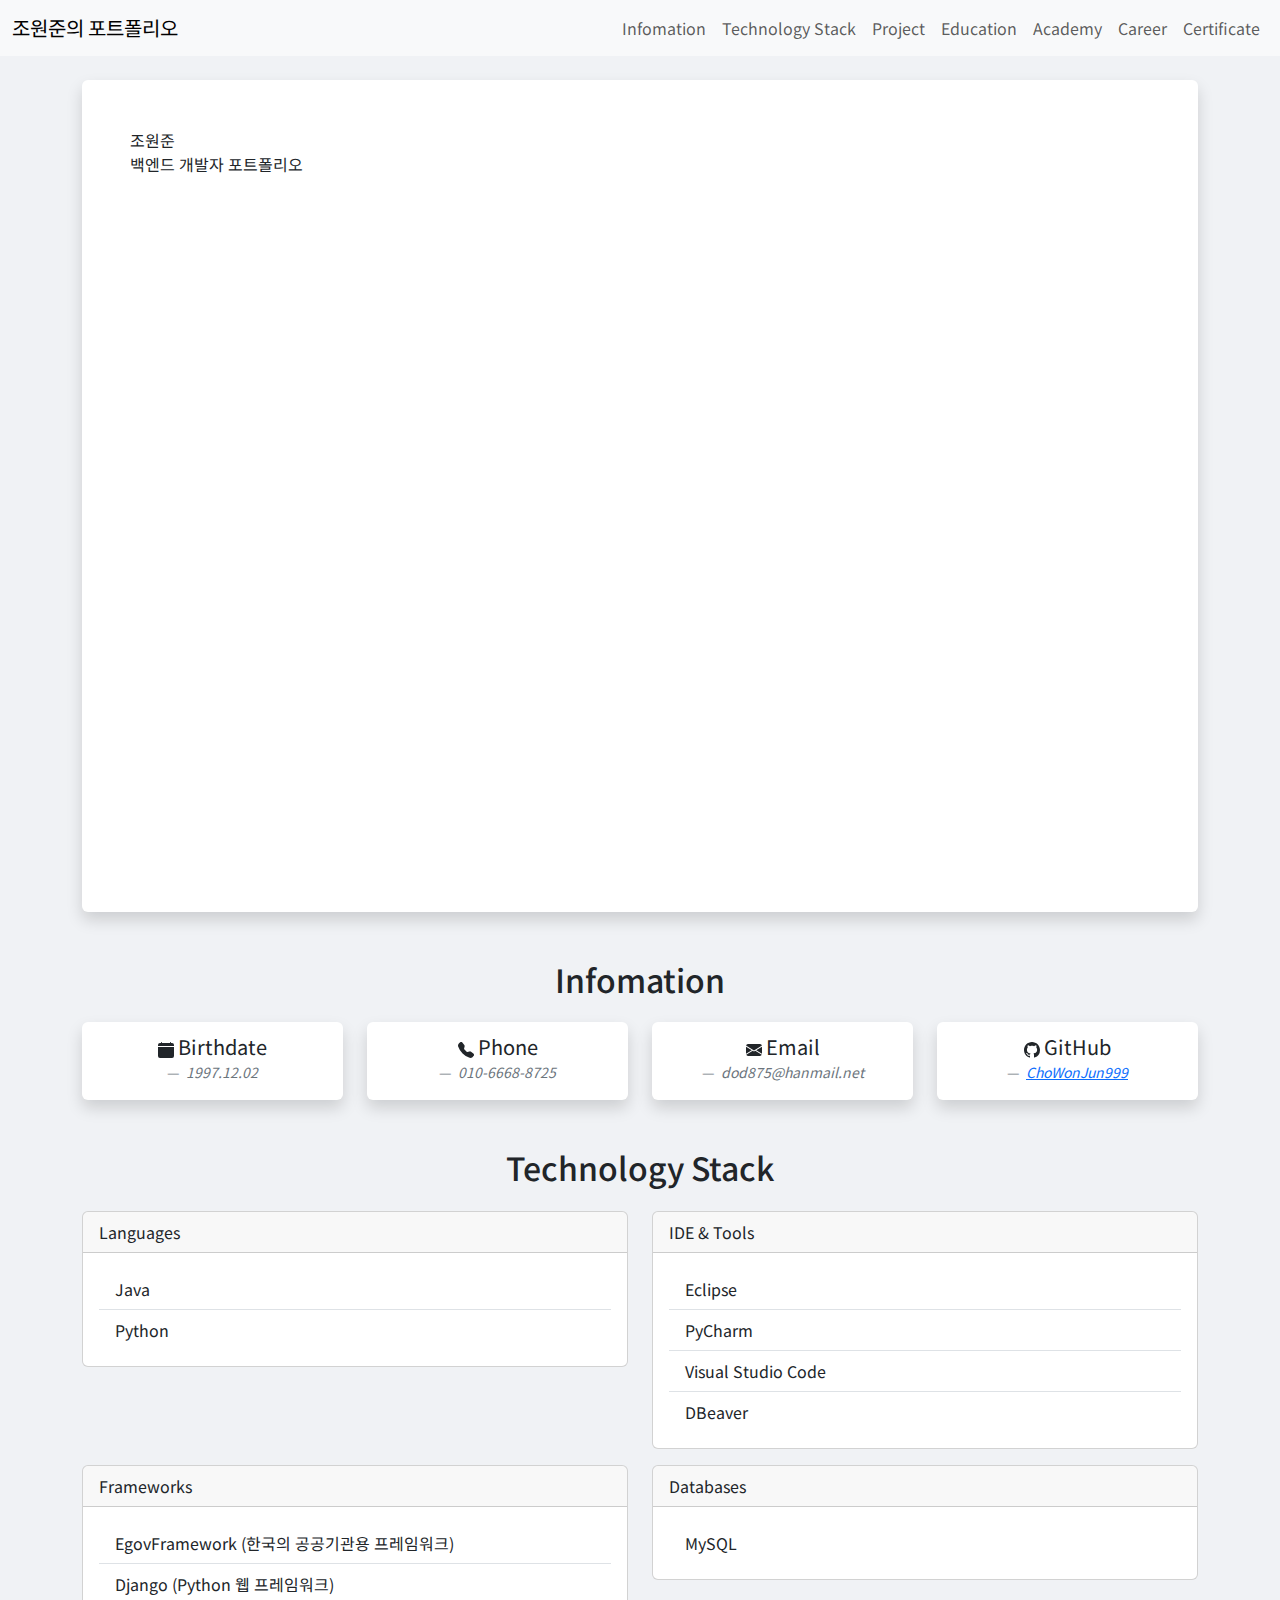
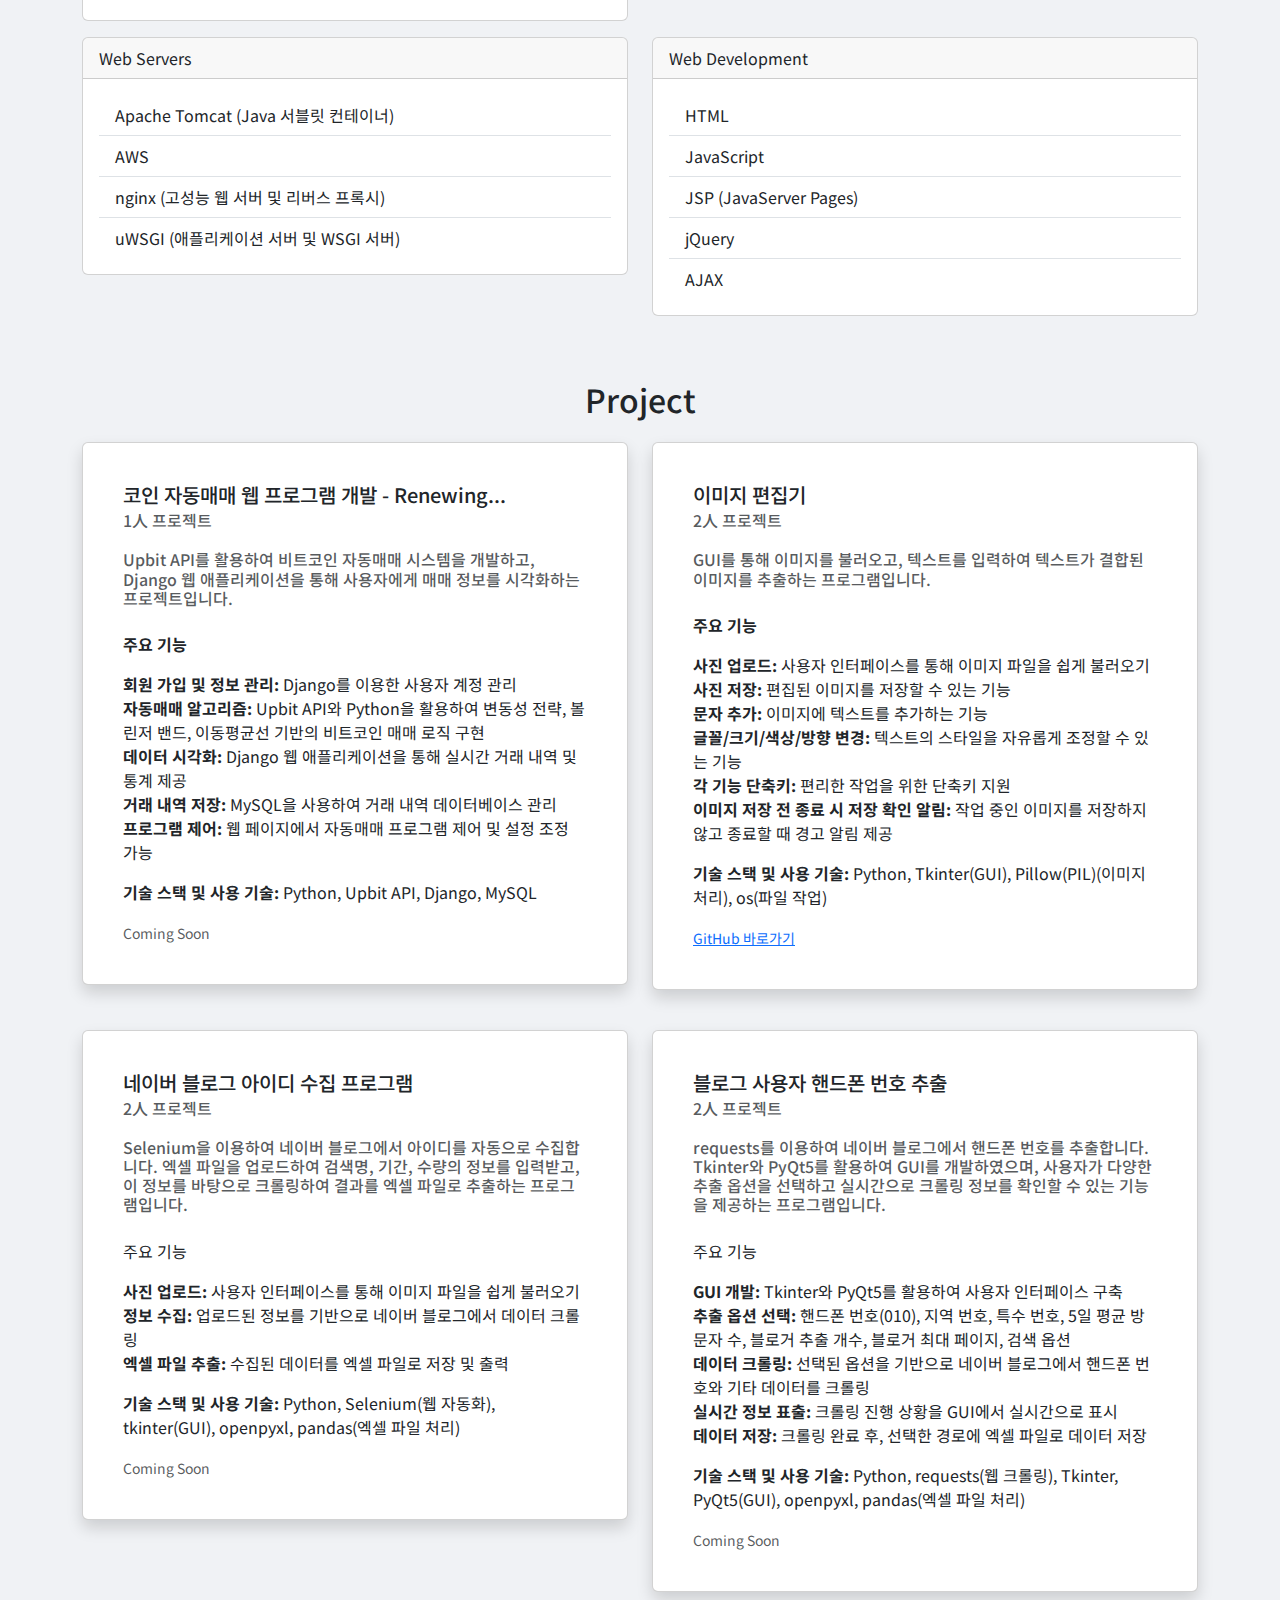
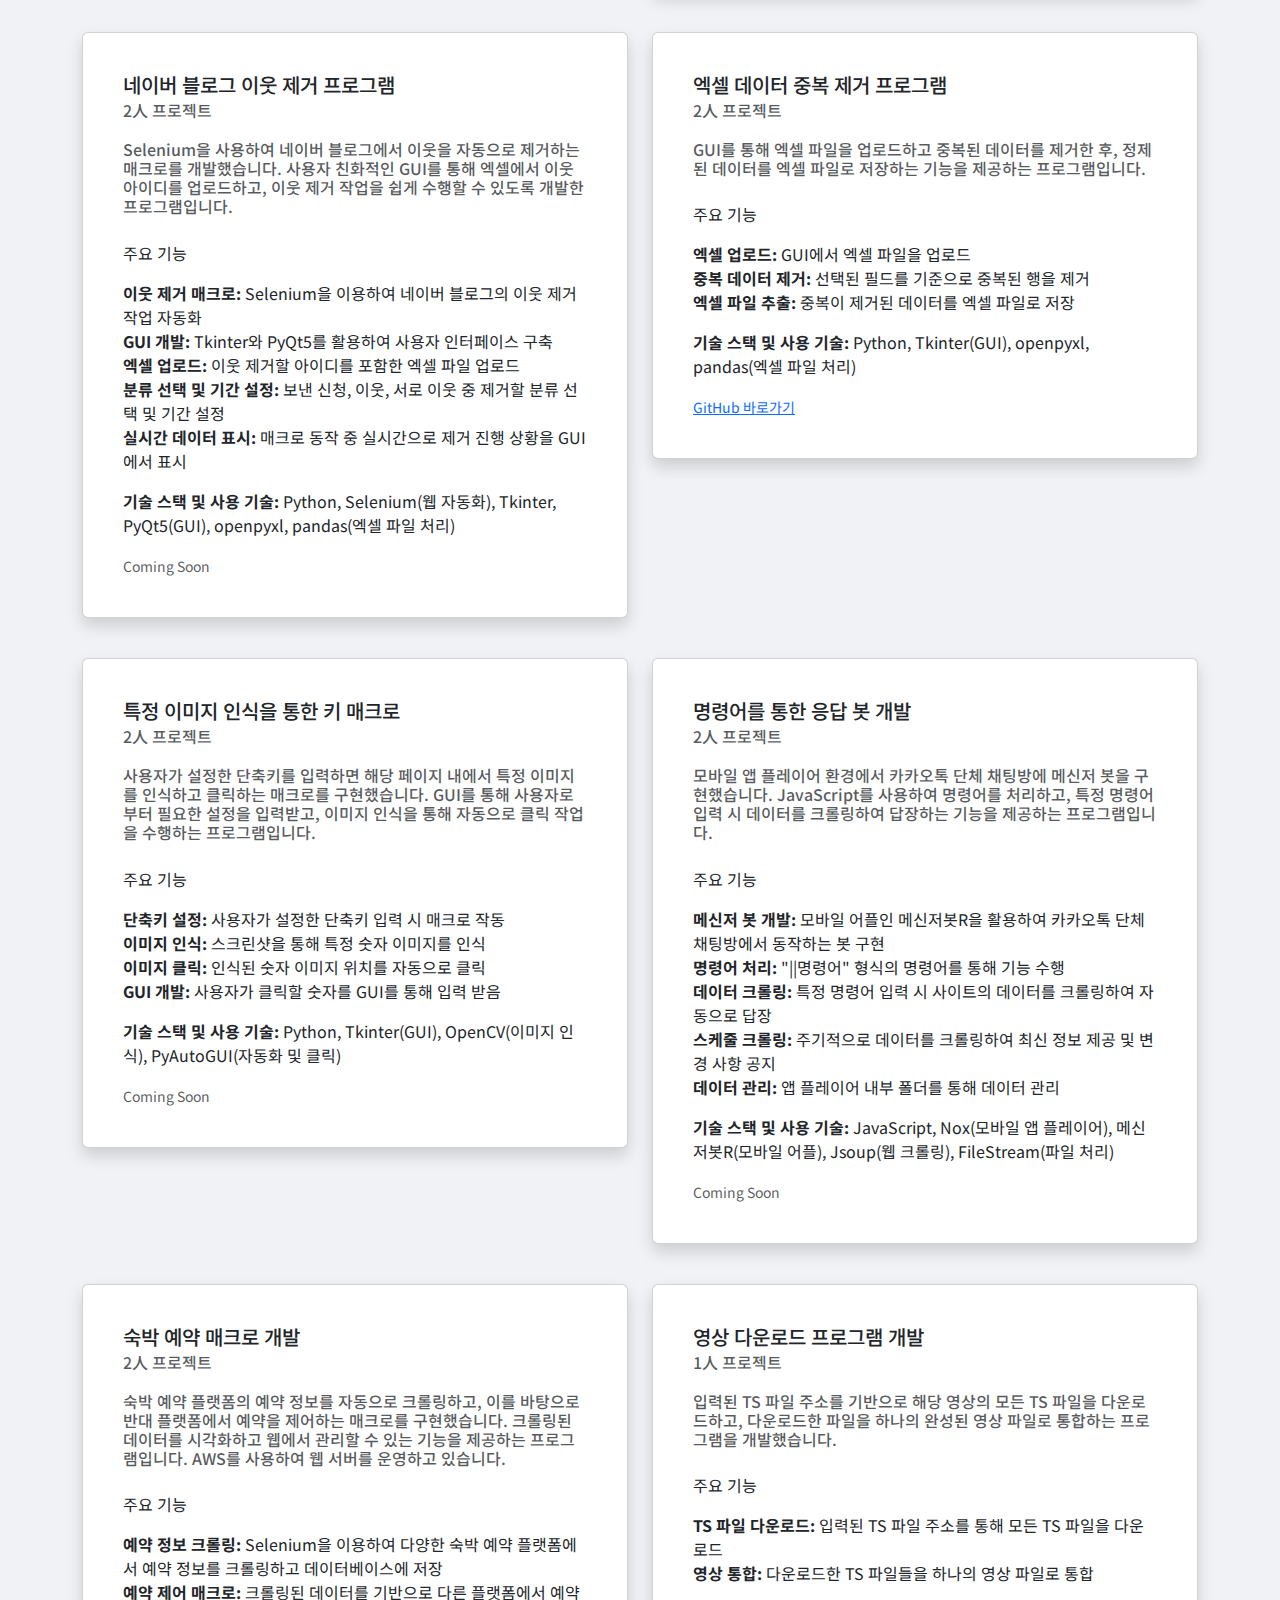
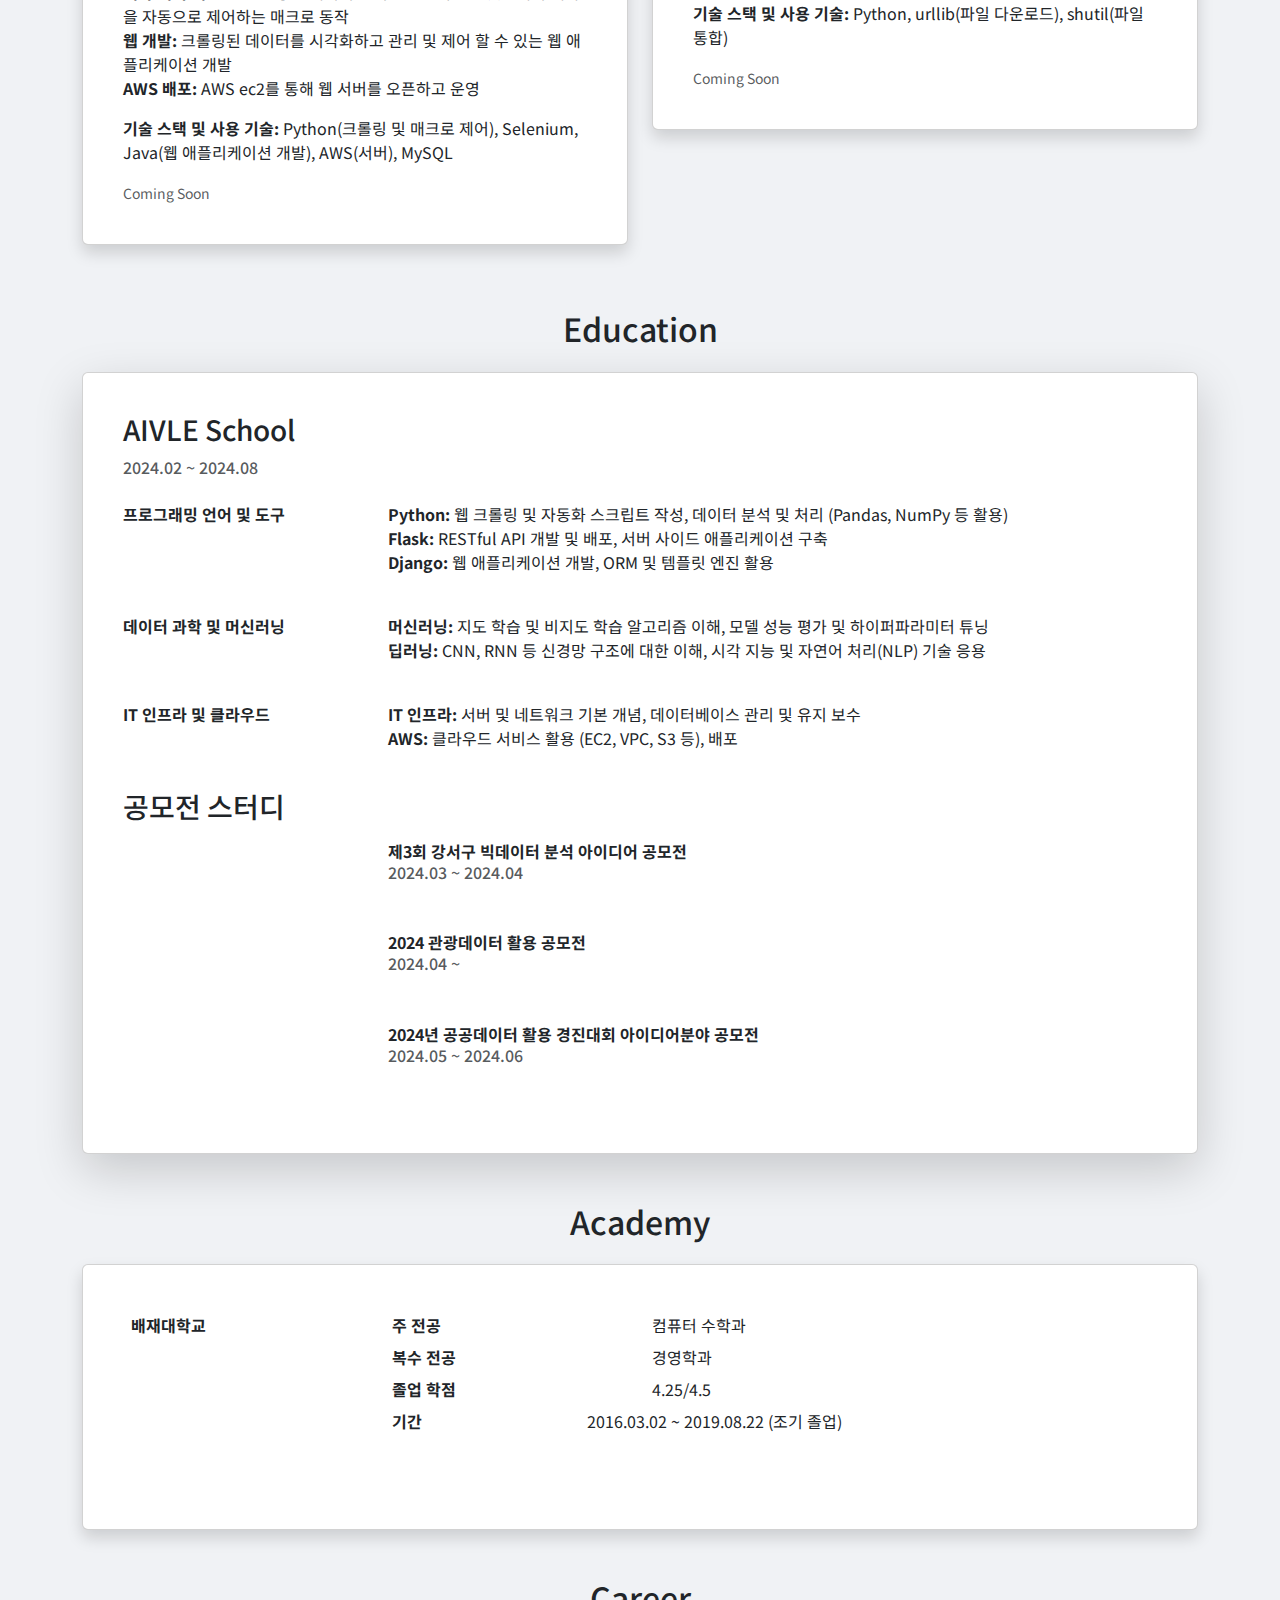
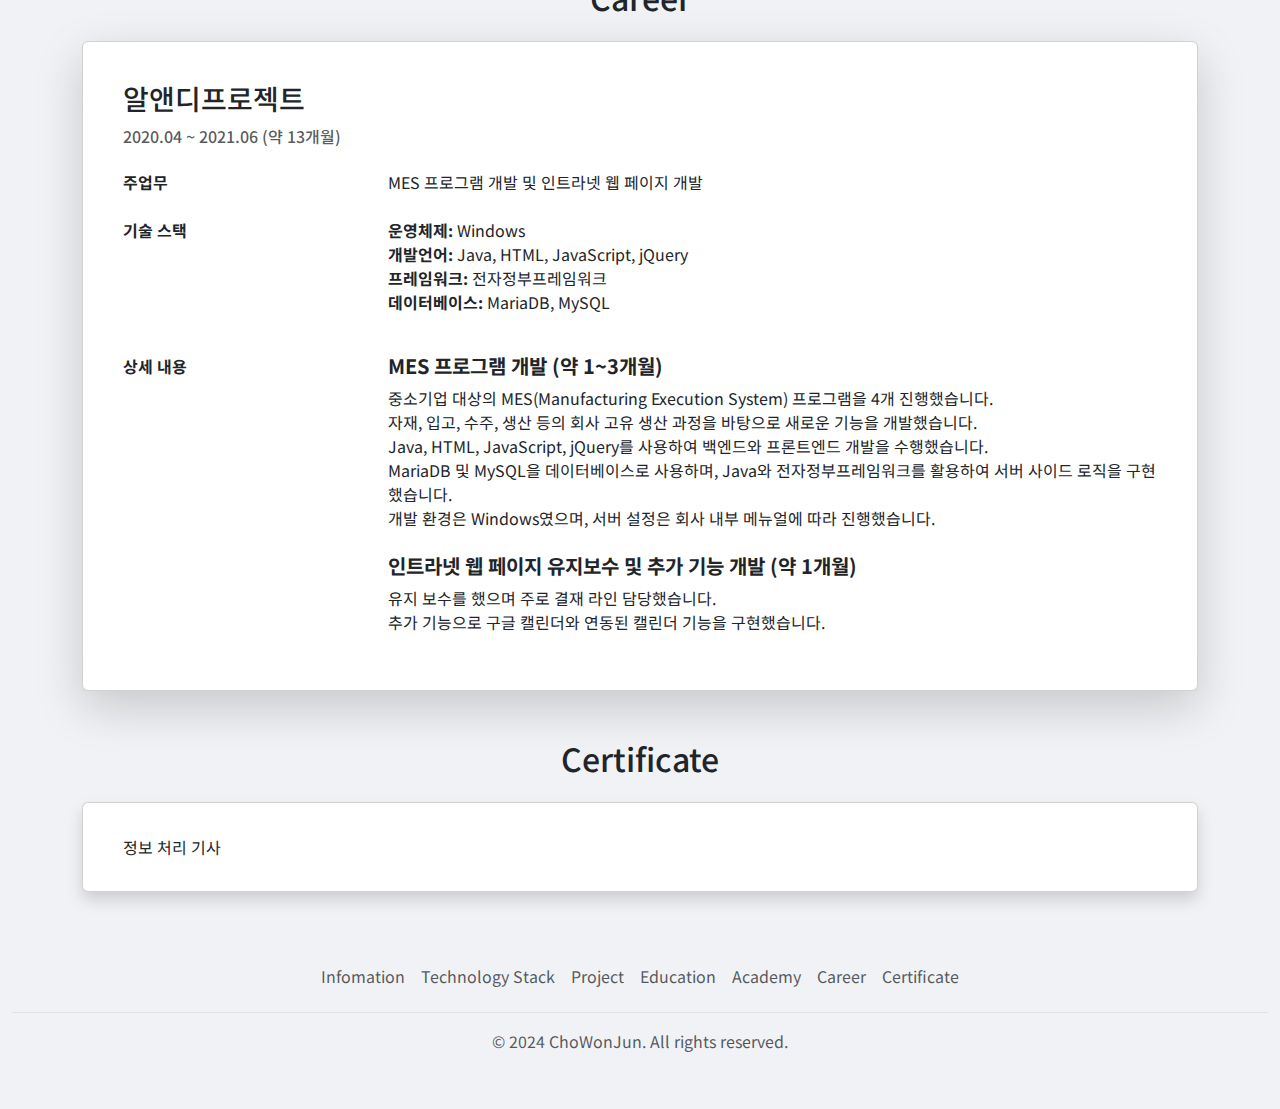
==== commit 7702ebdf: "update portfolio" ====
--- a/index.html
+++ b/index.html
@@ -9,7 +9,6 @@
     <script src="https://cdn.jsdelivr.net/npm/bootstrap@5.3.3/dist/js/bootstrap.bundle.min.js"></script>
     <link rel="stylesheet" href="https://fonts.googleapis.com/css2?family=Montserrat:wght@400;700&display=swap">
     <link rel="stylesheet" href="https://fonts.googleapis.com/css2?family=Noto+Sans+KR:wght@400;700&display=swap">
-
 
     <title>Portfolio</title>
     <style>
@@ -234,16 +233,69 @@
                         <div class="row g-0">
                             <!-- <img src="..." class="card-img-top" alt="..."> -->
                             <div class="card-body">
-                                <h5 class="card-title">코인 자동매매 웹 프로그램 개발</h5>
+                                <h5 class="card-title">코인 자동매매 웹 프로그램 개발 - Renewing...</h5>
                                 <h6 class="card-subtitle mb-4 text-muted">1人 프로젝트</h6>
-                                <p class="card-text">주요 기능</p>
-                                <p class="card-text">
-                                    upbit API 활용하여 코인 자동매매 프로그램 개발<br>
-                                    매매 내역 DB에 저장 후 웹 페이지에서 확인 가능<br>
-                                    웹 페이지에서 프로그램 제어 가능<br>
-                                    pyupbit 라이브러리 사용<br>
-                                    pyupbit 라이브러리 제거 중...
-                                </p>
+                                <h6 class="card-subtitle mb-4 text-muted">
+                                    Upbit API를 활용하여 비트코인 자동매매 시스템을 개발하고, Django 웹 애플리케이션을 통해 사용자에게 매매 정보를 시각화하는 프로젝트입니다.
+                                </h6>
+                                <p class="card-text"><strong>주요 기능</strong></p>
+                                <p class="card-text">
+                                    <strong>회원 가입 및 정보 관리:</strong> Django를 이용한 사용자 계정 관리<br>
+                                    <strong>자동매매 알고리즘:</strong> Upbit API와 Python을 활용하여 변동성 전략, 볼린저 밴드, 이동평균선 기반의 비트코인 매매 로직 구현<br>
+                                    <strong>데이터 시각화:</strong> Django 웹 애플리케이션을 통해 실시간 거래 내역 및 통계 제공<br>
+                                    <strong>거래 내역 저장:</strong> MySQL을 사용하여 거래 내역 데이터베이스 관리<br>
+                                    <strong>프로그램 제어:</strong> 웹 페이지에서 자동매매 프로그램 제어 및 설정 조정 가능
+                                </p>
+                                <p class="card-text"><strong>기술 스택 및 사용 기술:</strong> Python, Upbit API, Django, MySQL</p>
+                                <p class="card-text"><small class="text-body-secondary"> Coming Soon</small></p>
+                            </div>
+                        </div>
+                    </div>
+                </div>
+                <div class="col">
+                    <div class="card shadow mb-3 p-4 bg-white rounded">
+                        <div class="row g-0">
+                            <!-- <img src="..." class="card-img-top" alt="..."> -->
+                            <div class="card-body">
+                                <h5 class="card-title">이미지 편집기</h5>
+                                <h6 class="card-subtitle mb-4 text-muted">2人 프로젝트</h6>
+                                <h6 class="card-subtitle mb-4 text-muted">
+                                    GUI를 통해 이미지를 불러오고, 텍스트를 입력하여 텍스트가 결합된 이미지를 추출하는 프로그램입니다.
+                                </h6>
+                                <p class="card-text"><strong>주요 기능</strong></p>
+                                <p class="card-text">
+                                    <strong>사진 업로드:</strong> 사용자 인터페이스를 통해 이미지 파일을 쉽게 불러오기<br>
+                                    <strong>사진 저장:</strong> 편집된 이미지를 저장할 수 있는 기능<br>
+                                    <strong>문자 추가:</strong> 이미지에 텍스트를 추가하는 기능<br>
+                                    <strong>글꼴/크기/색상/방향 변경:</strong> 텍스트의 스타일을 자유롭게 조정할 수 있는 기능<br>
+                                    <strong>각 기능 단축키:</strong> 편리한 작업을 위한 단축키 지원<br>
+                                    <strong>이미지 저장 전 종료 시 저장 확인 알림:</strong> 작업 중인 이미지를 저장하지 않고 종료할 때 경고 알림 제공
+                                </p>
+                                <p class="card-text"><strong>기술 스택 및 사용 기술:</strong> Python, Tkinter(GUI), Pillow(PIL)(이미지 처리), os(파일 작업)</p>
+                                <p class="card-text"><small class="text-body-secondary"><a href="https://github.com/ChoWonJun999/ImageEditor.git">GitHub 바로가기</a></small></p>
+                            </div>
+                        </div>
+                    </div>
+                </div>
+                <div class="col">
+                    <div class="card shadow mb-3 p-4 bg-white rounded">
+                        <div class="row g-0">
+                            <!-- <img src="..." class="card-img-top" alt="..."> -->
+                            <div class="card-body">
+                                <h5 class="card-title">네이버 블로그 아이디 수집 프로그램</h5>
+                                <h6 class="card-subtitle mb-4 text-muted">2人 프로젝트</h6>
+                                <h6 class="card-subtitle mb-4 text-muted">
+                                    Selenium을 이용하여 네이버 블로그에서 아이디를 자동으로 수집합니다.
+                                    엑셀 파일을 업로드하여 검색명, 기간, 수량의 정보를 입력받고,
+                                    이 정보를 바탕으로 크롤링하여 결과를 엑셀 파일로 추출하는 프로그램입니다.
+                                </h6>
+                                <p class="card-text">주요 기능</p>
+                                <p class="card-text">
+                                    <strong>사진 업로드:</strong> 사용자 인터페이스를 통해 이미지 파일을 쉽게 불러오기<br>
+                                    <strong>정보 수집:</strong> 업로드된 정보를 기반으로 네이버 블로그에서 데이터 크롤링<br>
+                                    <strong>엑셀 파일 추출:</strong> 수집된 데이터를 엑셀 파일로 저장 및 출력
+                                </p>
+                                <p class="card-text"><strong>기술 스택 및 사용 기술:</strong> Python, Selenium(웹 자동화), tkinter(GUI), openpyxl, pandas(엑셀 파일 처리)</p>
                                 <p class="card-text"><small class="text-body-secondary">Coming Soon</small></p>
                             </div>
                         </div>
@@ -254,28 +306,22 @@
                         <div class="row g-0">
                             <!-- <img src="..." class="card-img-top" alt="..."> -->
                             <div class="card-body">
-                                <h5 class="card-title">이미지 편집기</h5>
-                                <h6 class="card-subtitle mb-4 text-muted">2人 프로젝트</h6>
-                                <p class="card-text">주요 기능</p>
-                                <p class="card-text">
-                                    GUI에서 이미지를 불러와 텍스트 입력하여 텍스트와 결합된 이미지 추출 프로그램 개발
-                                </p>
-                                <p class="card-text"><small class="text-body-secondary"><a href="https://github.com/ChoWonJun999/ImageEditor.git">GitHub 바로가기</a></small></p>
-                            </div>
-                        </div>
-                    </div>
-                </div>
-                <div class="col">
-                    <div class="card shadow mb-3 p-4 bg-white rounded">
-                        <div class="row g-0">
-                            <!-- <img src="..." class="card-img-top" alt="..."> -->
-                            <div class="card-body">
-                                <h5 class="card-title">네이버 블로그 아이디 수집 프로그램</h5>
-                                <h6 class="card-subtitle mb-4 text-muted">2人 프로젝트</h6>
-                                <p class="card-text">주요 기능</p>
-                                <p class="card-text">
-                                    Python의 Selenium과 request를 이용한 네이버 블로그 아이디 수집 프로그램 개발
-                                </p>
+                                <h5 class="card-title">블로그 사용자 핸드폰 번호 추출</h5>
+                                <h6 class="card-subtitle mb-4 text-muted">2人 프로젝트</h6>
+                                <h6 class="card-subtitle mb-4 text-muted">
+                                    requests를 이용하여 네이버 블로그에서 핸드폰 번호를 추출합니다.
+                                    Tkinter와 PyQt5를 활용하여 GUI를 개발하였으며,
+                                    사용자가 다양한 추출 옵션을 선택하고 실시간으로 크롤링 정보를 확인할 수 있는 기능을 제공하는 프로그램입니다.
+                                </h6>
+                                <p class="card-text">주요 기능</p>
+                                <p class="card-text">
+                                    <strong>GUI 개발:</strong> Tkinter와 PyQt5를 활용하여 사용자 인터페이스 구축<br>
+                                    <strong>추출 옵션 선택:</strong> 핸드폰 번호(010), 지역 번호, 특수 번호, 5일 평균 방문자 수, 블로거 추출 개수, 블로거 최대 페이지, 검색 옵션<br>
+                                    <strong>데이터 크롤링:</strong> 선택된 옵션을 기반으로 네이버 블로그에서 핸드폰 번호와 기타 데이터를 크롤링<br>
+                                    <strong>실시간 정보 표출:</strong> 크롤링 진행 상황을 GUI에서 실시간으로 표시<br>
+                                    <strong>데이터 저장:</strong> 크롤링 완료 후, 선택한 경로에 엑셀 파일로 데이터 저장
+                                </p>
+                                <p class="card-text"><strong>기술 스택 및 사용 기술:</strong> Python, requests(웹 크롤링), Tkinter, PyQt5(GUI), openpyxl, pandas(엑셀 파일 처리)</p>
                                 <p class="card-text"><small class="text-body-secondary">Coming Soon</small></p>
                             </div>
                         </div>
@@ -286,12 +332,21 @@
                         <div class="row g-0">
                             <!-- <img src="..." class="card-img-top" alt="..."> -->
                             <div class="card-body">
-                                <h5 class="card-title">블로그 사용자 핸드폰 번호 추출</h5>
-                                <h6 class="card-subtitle mb-4 text-muted">2人 프로젝트</h6>
-                                <p class="card-text">주요 기능</p>
-                                <p class="card-text">
-                                    Python의 Selenium과 request를 이용한 네이버 블로그 핸드폰 번호 추출 프로그램 개발
-                                </p>
+                                <h5 class="card-title">네이버 블로그 이웃 제거 프로그램</h5>
+                                <h6 class="card-subtitle mb-4 text-muted">2人 프로젝트</h6>
+                                <h6 class="card-subtitle mb-4 text-muted">
+                                    Selenium을 사용하여 네이버 블로그에서 이웃을 자동으로 제거하는 매크로를 개발했습니다.
+                                    사용자 친화적인 GUI를 통해 엑셀에서 이웃 아이디를 업로드하고, 이웃 제거 작업을 쉽게 수행할 수 있도록 개발한 프로그램입니다.
+                                </h6>
+                                <p class="card-text">주요 기능</p>
+                                <p class="card-text">
+                                    <strong>이웃 제거 매크로:</strong> Selenium을 이용하여 네이버 블로그의 이웃 제거 작업 자동화<br>
+                                    <strong>GUI 개발:</strong> Tkinter와 PyQt5를 활용하여 사용자 인터페이스 구축<br>
+                                    <strong>엑셀 업로드:</strong> 이웃 제거할 아이디를 포함한 엑셀 파일 업로드<br>
+                                    <strong>분류 선택 및 기간 설정:</strong> 보낸 신청, 이웃, 서로 이웃 중 제거할 분류 선택 및 기간 설정<br>
+                                    <strong>실시간 데이터 표시:</strong> 매크로 동작 중 실시간으로 제거 진행 상황을 GUI에서 표시
+                                </p>
+                                <p class="card-text"><strong>기술 스택 및 사용 기술:</strong> Python, Selenium(웹 자동화), Tkinter, PyQt5(GUI), openpyxl, pandas(엑셀 파일 처리)</p>
                                 <p class="card-text"><small class="text-body-secondary">Coming Soon</small></p>
                             </div>
                         </div>
@@ -302,12 +357,42 @@
                         <div class="row g-0">
                             <!-- <img src="..." class="card-img-top" alt="..."> -->
                             <div class="card-body">
-                                <h5 class="card-title">네이버 블로그 이웃 제거 프로그램</h5>
-                                <h6 class="card-subtitle mb-4 text-muted">2人 프로젝트</h6>
-                                <p class="card-text">주요 기능</p>
-                                <p class="card-text">
-                                    네이버 블로그 이웃 삭제 기능이 불편하게 이뤄져 있어 Selenium을 통한 이웃 제거 매크로 개발
-                                </p>
+                                <h5 class="card-title">엑셀 데이터 중복 제거 프로그램</h5>
+                                <h6 class="card-subtitle mb-4 text-muted">2人 프로젝트</h6>
+                                <h6 class="card-subtitle mb-4 text-muted">
+                                    GUI를 통해 엑셀 파일을 업로드하고 중복된 데이터를 제거한 후, 정제된 데이터를 엑셀 파일로 저장하는 기능을 제공하는 프로그램입니다.
+                                </h6>
+                                <p class="card-text">주요 기능</p>
+                                <p class="card-text">
+                                    <strong>엑셀 업로드:</strong> GUI에서 엑셀 파일을 업로드<br>
+                                    <strong>중복 데이터 제거:</strong> 선택된 필드를 기준으로 중복된 행을 제거<br>
+                                    <strong>엑셀 파일 추출:</strong> 중복이 제거된 데이터를 엑셀 파일로 저장
+                                </p>
+                                <p class="card-text"><strong>기술 스택 및 사용 기술:</strong> Python, Tkinter(GUI), openpyxl, pandas(엑셀 파일 처리)</p>
+                                <p class="card-text"><small class="text-body-secondary"><a href="https://github.com/ChoWonJun999/ExcelDataDeduplication.git">GitHub 바로가기</a></small></p>
+                            </div>
+                        </div>
+                    </div>
+                </div>
+                <div class="col">
+                    <div class="card shadow mb-3 p-4 bg-white rounded">
+                        <div class="row g-0">
+                            <!-- <img src="..." class="card-img-top" alt="..."> -->
+                            <div class="card-body">
+                                <h5 class="card-title">특정 이미지 인식을 통한 키 매크로</h5>
+                                <h6 class="card-subtitle mb-4 text-muted">2人 프로젝트</h6>
+                                <h6 class="card-subtitle mb-4 text-muted">
+                                    사용자가 설정한 단축키를 입력하면 해당 페이지 내에서 특정 이미지를 인식하고 클릭하는 매크로를 구현했습니다.
+                                    GUI를 통해 사용자로부터 필요한 설정을 입력받고, 이미지 인식을 통해 자동으로 클릭 작업을 수행하는 프로그램입니다.
+                                </h6>
+                                <p class="card-text">주요 기능</p>
+                                <p class="card-text">
+                                    <strong>단축키 설정:</strong> 사용자가 설정한 단축키 입력 시 매크로 작동<br>
+                                    <strong>이미지 인식:</strong> 스크린샷을 통해 특정 숫자 이미지를 인식<br>
+                                    <strong>이미지 클릭:</strong> 인식된 숫자 이미지 위치를 자동으로 클릭<br>
+                                    <strong>GUI 개발:</strong> 사용자가 클릭할 숫자를 GUI를 통해 입력 받음
+                                </p>
+                                <p class="card-text"><strong>기술 스택 및 사용 기술:</strong> Python, Tkinter(GUI), OpenCV(이미지 인식), PyAutoGUI(자동화 및 클릭)</p>
                                 <p class="card-text"><small class="text-body-secondary">Coming Soon</small></p>
                             </div>
                         </div>
@@ -318,28 +403,21 @@
                         <div class="row g-0">
                             <!-- <img src="..." class="card-img-top" alt="..."> -->
                             <div class="card-body">
-                                <h5 class="card-title">엑셀 데이터 중복 제거 프로그램</h5>
-                                <h6 class="card-subtitle mb-4 text-muted">2人 프로젝트</h6>
-                                <p class="card-text">주요 기능</p>
-                                <p class="card-text">
-                                    GUI에서 엑셀 업로드 후 중복되는 데이터 제거 후 엑셀 다운 프로그램 개발
-                                </p>
-                                <p class="card-text"><small class="text-body-secondary"><a href="https://github.com/ChoWonJun999/ExcelDataDeduplication.git">GitHub 바로가기</a></small></p>
-                            </div>
-                        </div>
-                    </div>
-                </div>
-                <div class="col">
-                    <div class="card shadow mb-3 p-4 bg-white rounded">
-                        <div class="row g-0">
-                            <!-- <img src="..." class="card-img-top" alt="..."> -->
-                            <div class="card-body">
-                                <h5 class="card-title">특정 이미지 인식을 통한 키 매크로</h5>
-                                <h6 class="card-subtitle mb-4 text-muted">2人 프로젝트</h6>
-                                <p class="card-text">주요 기능</p>
-                                <p class="card-text">
-                                    사용자가 설정한 단축키 입력 시 해당 페이지 내에서 특정 이미지 인식 후 클릭 매크로 개발
-                                </p>
+                                <h5 class="card-title">명령어를 통한 응답 봇 개발</h5>
+                                <h6 class="card-subtitle mb-4 text-muted">2人 프로젝트</h6>
+                                <h6 class="card-subtitle mb-4 text-muted">
+                                    모바일 앱 플레이어 환경에서 카카오톡 단체 채팅방에 메신저 봇을 구현했습니다.
+                                    JavaScript를 사용하여 명령어를 처리하고, 특정 명령어 입력 시 데이터를 크롤링하여 답장하는 기능을 제공하는 프로그램입니다.
+                                </h6>
+                                <p class="card-text">주요 기능</p>
+                                <p class="card-text">
+                                    <strong>메신저 봇 개발:</strong> 모바일 어플인 메신저봇R을 활용하여 카카오톡 단체 채팅방에서 동작하는 봇 구현<br>
+                                    <strong>명령어 처리:</strong> "||명령어" 형식의 명령어를 통해 기능 수행<br>
+                                    <strong>데이터 크롤링:</strong> 특정 명령어 입력 시 사이트의 데이터를 크롤링하여 자동으로 답장<br>
+                                    <strong>스케줄 크롤링:</strong> 주기적으로 데이터를 크롤링하여 최신 정보 제공 및 변경 사항 공지<br>
+                                    <strong>데이터 관리:</strong> 앱 플레이어 내부 폴더를 통해 데이터 관리
+                                </p>
+                                <p class="card-text"><strong>기술 스택 및 사용 기술:</strong> JavaScript, Nox(모바일 앱 플레이어), 메신저봇R(모바일 어플), Jsoup(웹 크롤링), FileStream(파일 처리)</p>
                                 <p class="card-text"><small class="text-body-secondary">Coming Soon</small></p>
                             </div>
                         </div>
@@ -350,32 +428,22 @@
                         <div class="row g-0">
                             <!-- <img src="..." class="card-img-top" alt="..."> -->
                             <div class="card-body">
-                                <h5 class="card-title">명령어를 통한 응답 봇 개발</h5>
-                                <h6 class="card-subtitle mb-4 text-muted">2人 프로젝트</h6>
-                                <p class="card-text">주요 기능</p>
-                                <p class="card-text">
-                                    모바일 어플인 메신저 봇을 이용<br>
-                                    JavaScript 언어로 특정 명령어 입력 받을 시 웹 페이지 데이터 추출 후 반환<br>
-                                </p>
-                                <p class="card-text"><small class="text-body-secondary">Coming Soon</small></p>
-                            </div>
-                        </div>
-                    </div>
-                </div>
-                <div class="col">
-                    <div class="card shadow mb-3 p-4 bg-white rounded">
-                        <div class="row g-0">
-                            <!-- <img src="..." class="card-img-top" alt="..."> -->
-                            <div class="card-body">
                                 <h5 class="card-title">숙박 예약 매크로 개발</h5>
                                 <h6 class="card-subtitle mb-4 text-muted">2人 프로젝트</h6>
-                                <p class="card-text">주요 기능</p>
-                                <p class="card-text">
-                                    Selenium을 이용하여 다른 플랫폼의 예약 정보 크롤링 후 DB에 저장<br>
-                                    해당 데이터 기반으로 반대 플랫폼 예약 제어 매크로 동작<br>
-                                    데이터를 보여주는 웹 개발<br>
-                                    AWS를 통한 웹 서버 오픈
-                                </p>
+                                <h6 class="card-subtitle mb-4 text-muted">
+                                    숙박 예약 플랫폼의 예약 정보를 자동으로 크롤링하고,
+                                    이를 바탕으로 반대 플랫폼에서 예약을 제어하는 매크로를 구현했습니다.
+                                    크롤링된 데이터를 시각화하고 웹에서 관리할 수 있는 기능을 제공하는 프로그램입니다.
+                                    AWS를 사용하여 웹 서버를 운영하고 있습니다.
+                                </h6>
+                                <p class="card-text">주요 기능</p>
+                                <p class="card-text">
+                                    <strong>예약 정보 크롤링:</strong> Selenium을 이용하여 다양한 숙박 예약 플랫폼에서 예약 정보를 크롤링하고 데이터베이스에 저장<br>
+                                    <strong>예약 제어 매크로:</strong> 크롤링된 데이터를 기반으로 다른 플랫폼에서 예약을 자동으로 제어하는 매크로 동작<br>
+                                    <strong>웹 개발:</strong> 크롤링된 데이터를 시각화하고 관리 및 제어 할 수 있는 웹 애플리케이션 개발<br>
+                                    <strong>AWS 배포:</strong> AWS ec2를 통해 웹 서버를 오픈하고 운영<br>
+                                </p>
+                                <p class="card-text"><strong>기술 스택 및 사용 기술:</strong> Python(크롤링 및 매크로 제어), Selenium, Java(웹 애플리케이션 개발), AWS(서버), MySQL</p>
                                 <p class="card-text"><small class="text-body-secondary">Coming Soon</small></p>
                             </div>
                         </div>
@@ -388,11 +456,16 @@
                             <div class="card-body">
                                 <h5 class="card-title">영상 다운로드 프로그램 개발</h5>
                                 <h6 class="card-subtitle mb-4 text-muted">1人 프로젝트</h6>
-                                <p class="card-text">주요 기능</p>
-                                <p class="card-text">
-                                    해당 영상의 ts 파일 주소 입력 후 해당 주소 기반으로 모든 ts 파일 다운로드<br>
-                                    다운된 영상 하나로 통합
-                                </p>
+                                <h6 class="card-subtitle mb-4 text-muted">
+                                    입력된 TS 파일 주소를 기반으로 해당 영상의 모든 TS 파일을 다운로드하고,
+                                    다운로드한 파일을 하나의 완성된 영상 파일로 통합하는 프로그램을 개발했습니다.
+                                </h6>
+                                <p class="card-text">주요 기능</p>
+                                <p class="card-text">
+                                    <strong>TS 파일 다운로드:</strong> 입력된 TS 파일 주소를 통해 모든 TS 파일을 다운로드<br>
+                                    <strong>영상 통합:</strong> 다운로드한 TS 파일들을 하나의 영상 파일로 통합<br>
+                                </p>
+                                <p class="card-text"><strong>기술 스택 및 사용 기술:</strong> Python, urllib(파일 다운로드), shutil(파일 통합)</p>
                                 <p class="card-text"><small class="text-body-secondary">Coming Soon</small></p>
                             </div>
                         </div>
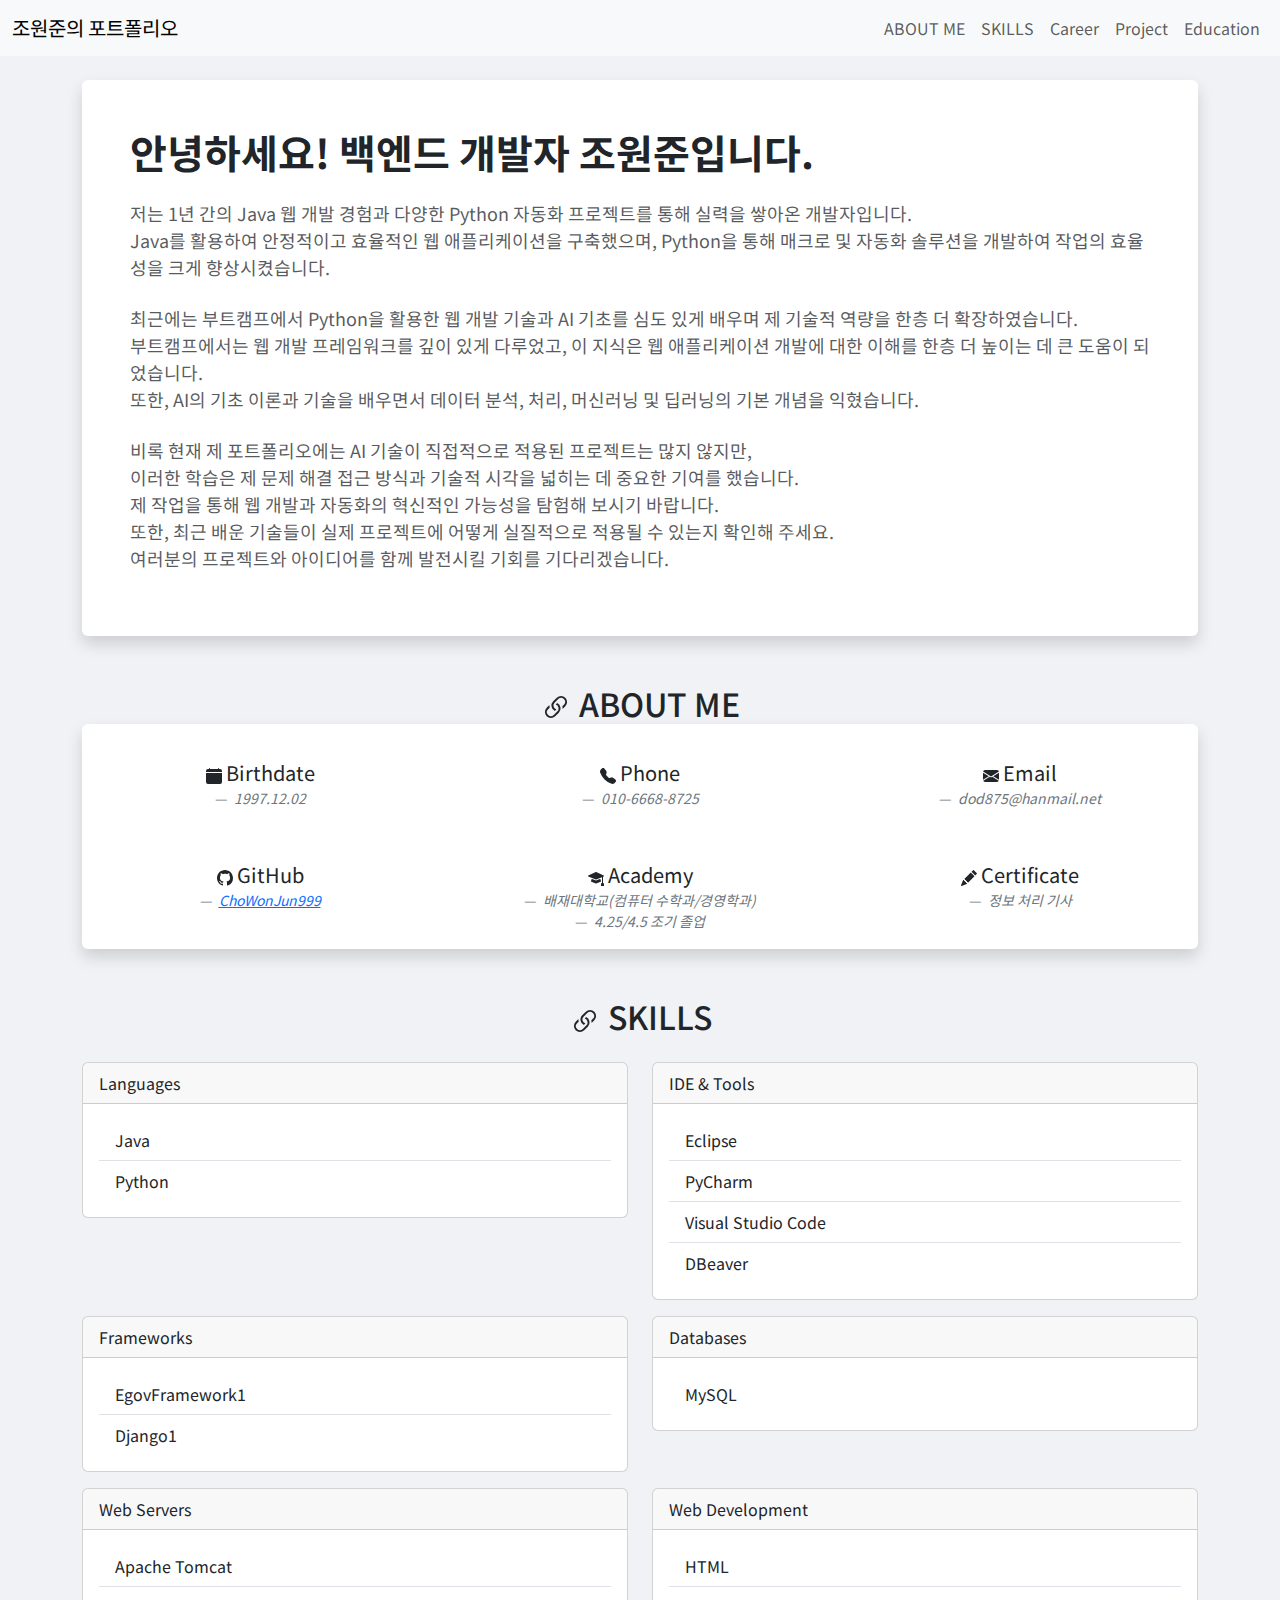
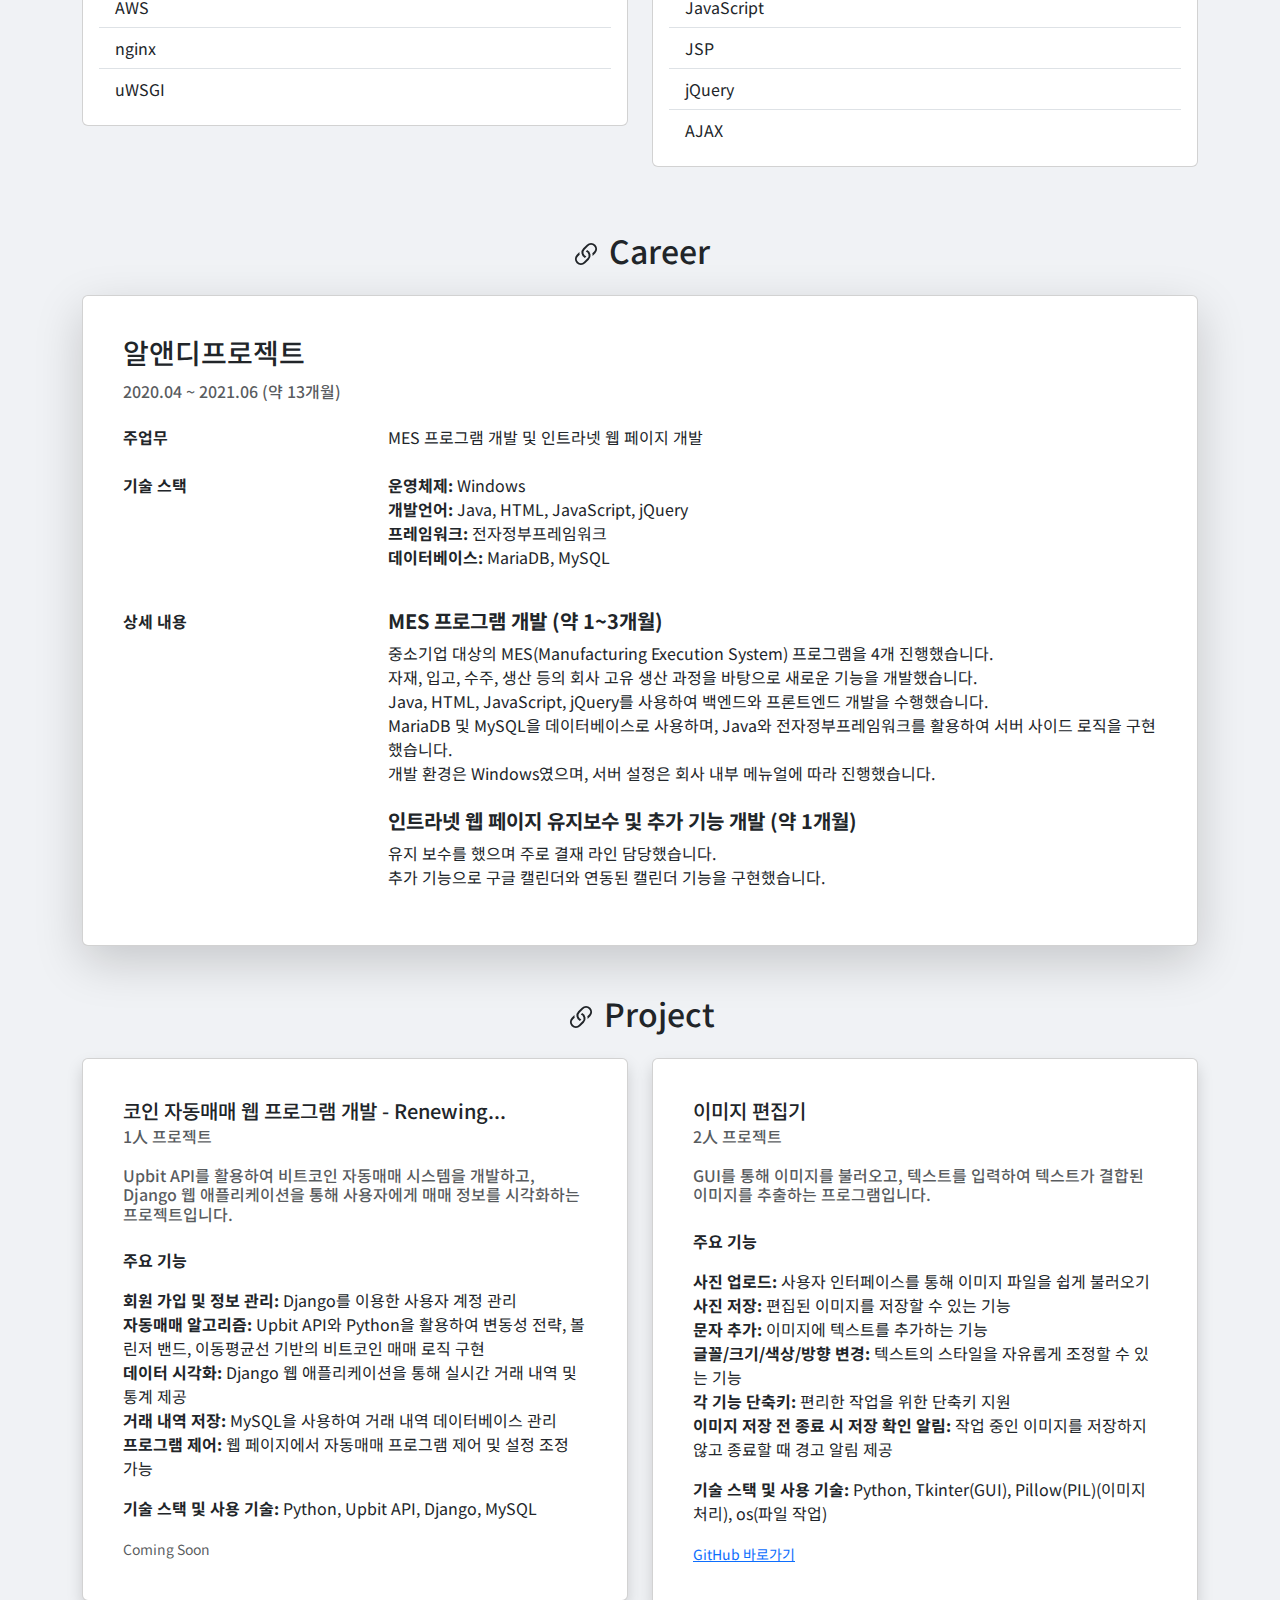
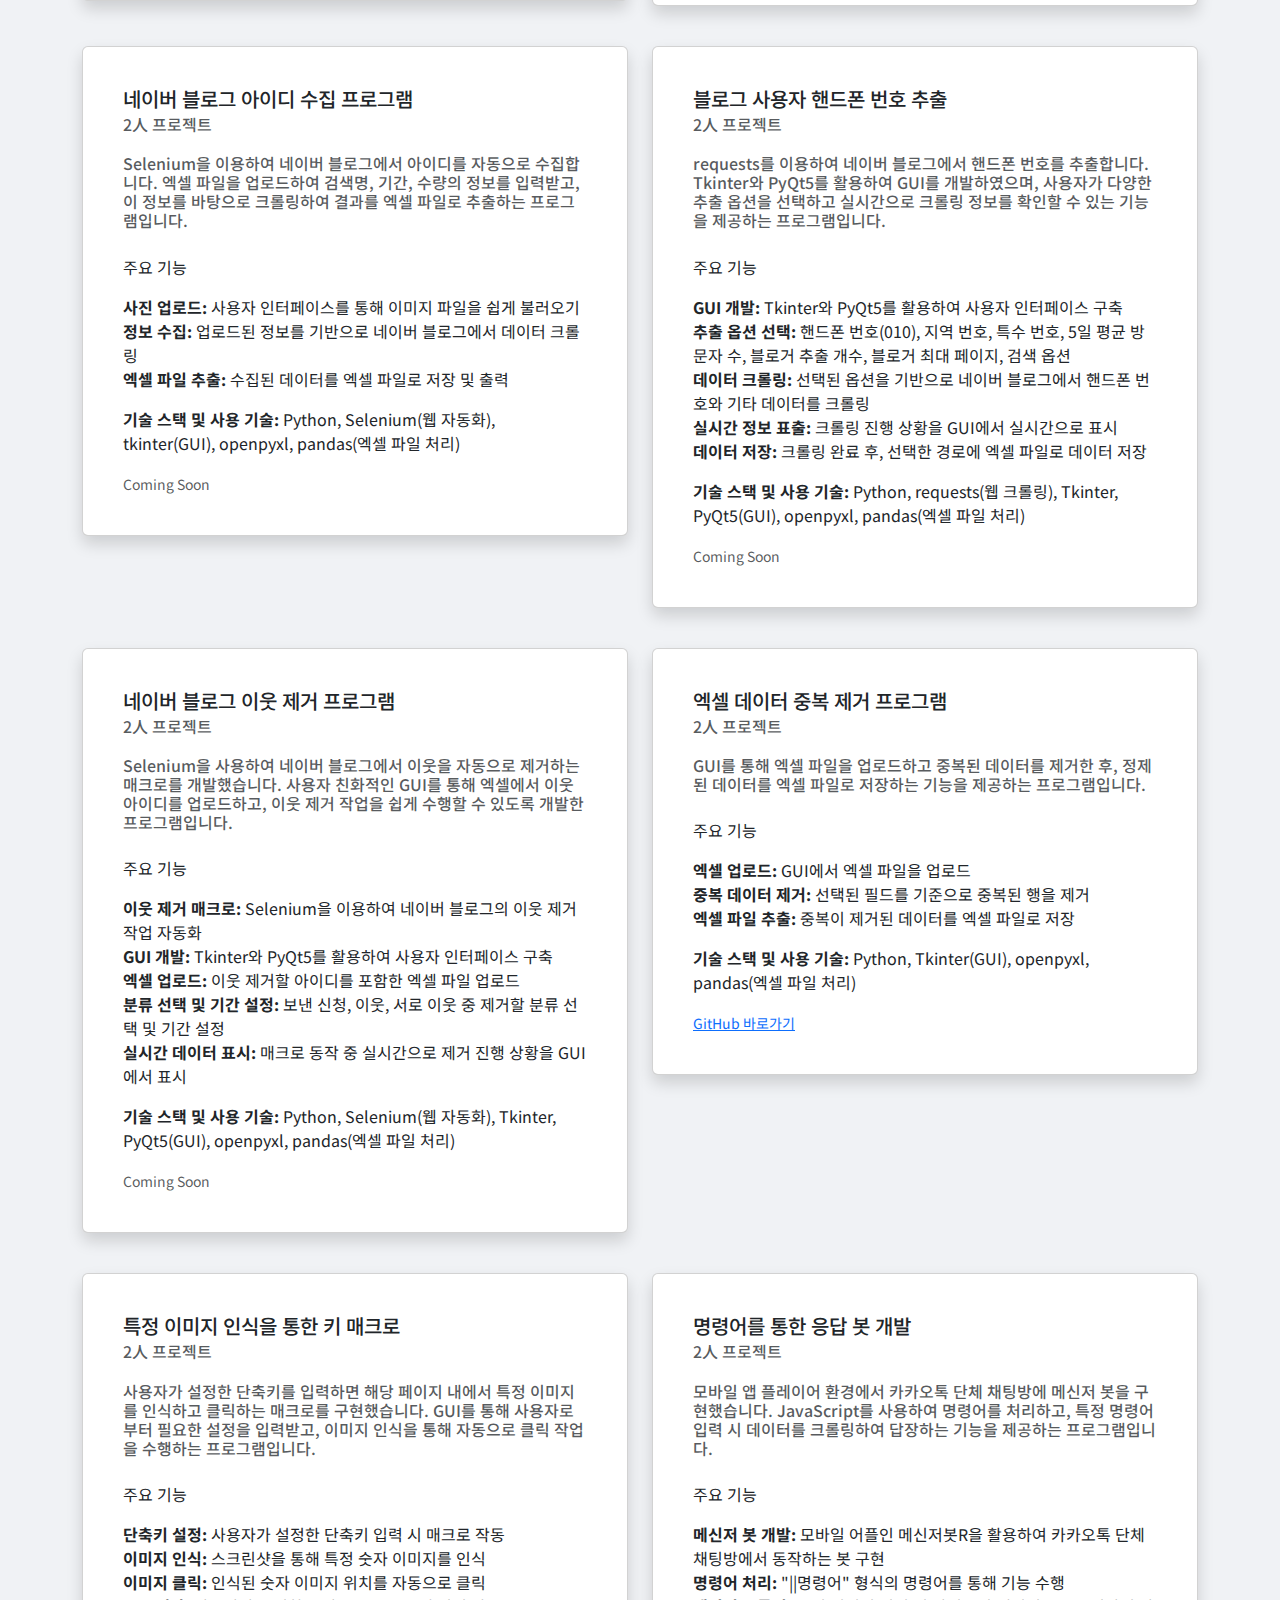
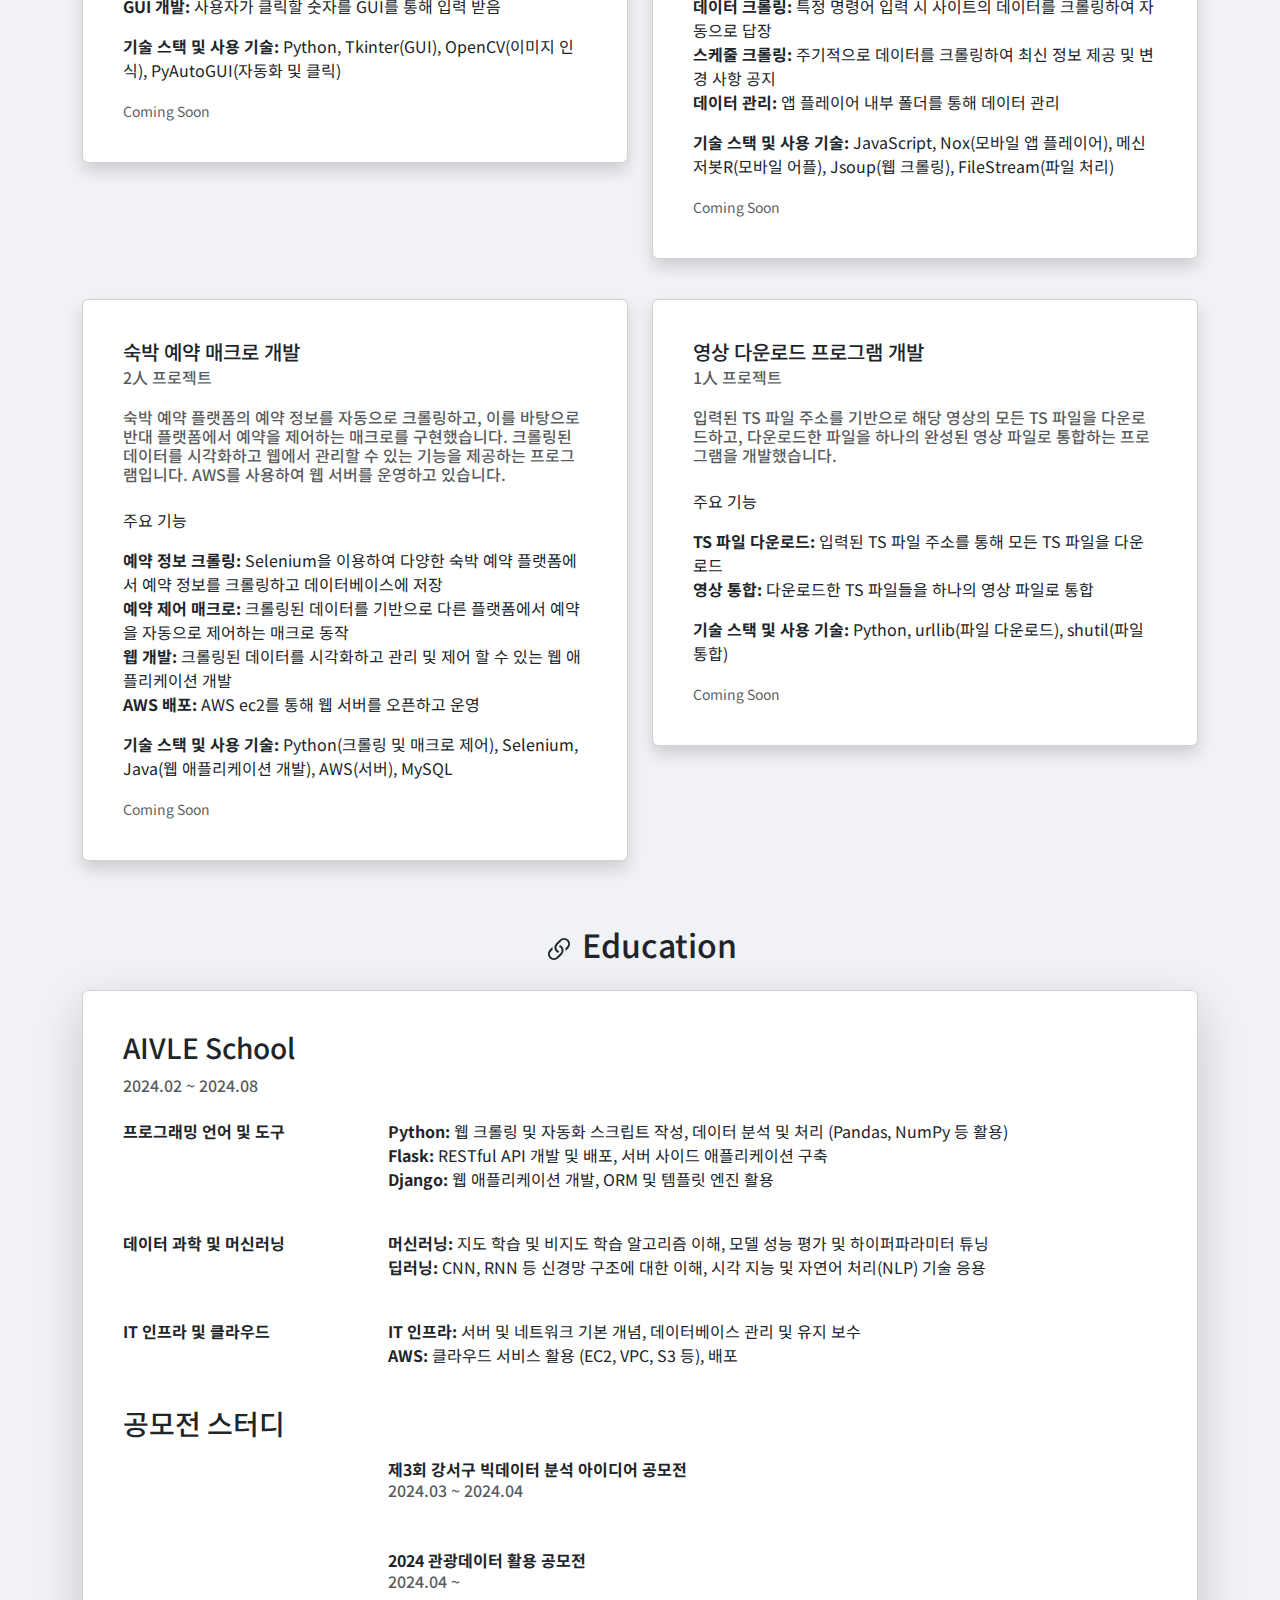
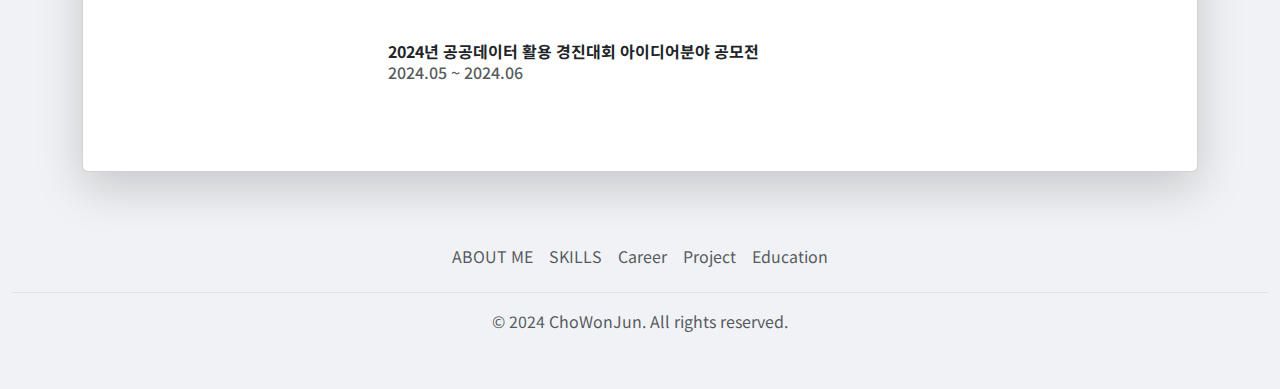
==== commit f891fda5: "update" ====
--- a/index.html
+++ b/index.html
@@ -17,13 +17,23 @@
             background-color: #f0f2f5;
         }
 
-        .my-main-card {
-            min-height: 52em !important;
-        }
-
         .my-card {
             padding: 10px 0px 1px 0px !important;
             margin: 0px !important;
+        }
+
+        .custom-container {
+            padding-top: 5em;
+        }
+
+        .my-main-card h1 {
+            font-size: 2.5rem;
+            /* 폰트 사이즈 조정 */
+        }
+
+        .my-main-card p {
+            font-size: 1.125rem;
+            /* 폰트 사이즈 조정 */
         }
     </style>
 </head>
@@ -39,10 +49,13 @@
             <div class="collapse navbar-collapse justify-content-end" id="navbarNav">
                 <ul class="navbar-nav nav">
                     <li class="nav-item">
-                        <a class="nav-link" href="#Infomation">Infomation</a>
+                        <a class="nav-link" href="#about">ABOUT ME</a>
                     </li>
                     <li class="nav-item">
-                        <a class="nav-link" href="#Stack">Technology Stack</a>
+                        <a class="nav-link" href="#skills">SKILLS</a>
+                    </li>
+                    <li class="nav-item">
+                        <a class="nav-link" href="#Career">Career</a>
                     </li>
                     <li class="nav-item">
                         <a class="nav-link" href="#Project">Project</a>
@@ -50,105 +63,170 @@
                     <li class="nav-item">
                         <a class="nav-link" href="#Education">Education</a>
                     </li>
-                    <li class="nav-item">
-                        <a class="nav-link" href="#Academy">Academy</a>
-                    </li>
-                    <li class="nav-item">
-                        <a class="nav-link" href="#Career">Career</a>
-                    </li>
-                    <li class="nav-item">
-                        <a class="nav-link" href="#Certificate">Certificate</a>
-                    </li>
                 </ul>
             </div>
         </div>
     </nav>
+
     <div data-bs-spy="scroll" data-bs-target="#navbarNav" data-bs-offset="0" data-bs-smooth-scroll="true" class="scrollspy-example" tabindex="0">
         <div class="container-sm" style="padding-top: 5em;">
-            <input type="hidden" name="" value="Title">
-            <div class="my-main-card shadow p-5 mb-5 bg-white rounded">
-                조원준
-                <br>
-                백엔드 개발자 포트폴리오
+            <div class="my-main-card p-5 mb-5 shadow bg-white rounded">
+                <h1 class="display-3 fw-bold mb-4">안녕하세요! 백엔드 개발자 조원준입니다.</h1>
+                <p class="text-muted mb-4">
+                    저는 1년 간의 Java 웹 개발 경험과 다양한 Python 자동화 프로젝트를 통해 실력을 쌓아온 개발자입니다.<br>
+                    Java를 활용하여 안정적이고 효율적인 웹 애플리케이션을 구축했으며, Python을 통해 매크로 및 자동화 솔루션을 개발하여 작업의 효율성을 크게 향상시켰습니다.
+                </p>
+                <p class="text-muted mb-4">
+                    최근에는 부트캠프에서 Python을 활용한 웹 개발 기술과 AI 기초를 심도 있게 배우며 제 기술적 역량을 한층 더 확장하였습니다.<br>
+                    부트캠프에서는 웹 개발 프레임워크를 깊이 있게 다루었고, 이 지식은 웹 애플리케이션 개발에 대한 이해를 한층 더 높이는 데 큰 도움이 되었습니다.<br>
+                    또한, AI의 기초 이론과 기술을 배우면서 데이터 분석, 처리, 머신러닝 및 딥러닝의 기본 개념을 익혔습니다.
+                </p>
+                <p class="text-muted">
+                    비록 현재 제 포트폴리오에는 AI 기술이 직접적으로 적용된 프로젝트는 많지 않지만,<br>
+                    이러한 학습은 제 문제 해결 접근 방식과 기술적 시각을 넓히는 데 중요한 기여를 했습니다.<br>
+                    제 작업을 통해 웹 개발과 자동화의 혁신적인 가능성을 탐험해 보시기 바랍니다.<br>
+                    또한, 최근 배운 기술들이 실제 프로젝트에 어떻게 실질적으로 적용될 수 있는지 확인해 주세요.<br>
+                    여러분의 프로젝트와 아이디어를 함께 발전시킬 기회를 기다리겠습니다.
+                </p>
             </div>
         </div>
 
-        <div id="Infomation" class="container-sm mt-5">
-            <h2 class="text-center mb-4">Infomation</h2>
-            <div class="row row-cols-1 row-cols-md-4 g-4">
-                <div class="col">
-                    <div class="my-card shadow bg-white rounded">
-                        <figure class="text-center">
-                            <blockquote class="blockquote">
-                                <p>
-                                    <svg xmlns="http://www.w3.org/2000/svg" width="16" height="16" fill="currentColor" class="bi bi-calendar-fill" viewBox="0 0 16 16">
-                                        <path d="M3.5 0a.5.5 0 0 1 .5.5V1h8V.5a.5.5 0 0 1 1 0V1h1a2 2 0 0 1 2 2v11a2 2 0 0 1-2 2H2a2 2 0 0 1-2-2V5h16V4H0V3a2 2 0 0 1 2-2h1V.5a.5.5 0 0 1 .5-.5" />
-                                    </svg>
-                                    Birthdate
-                                </p>
-                            </blockquote>
-                            <figcaption class="blockquote-footer">
-                                <cite title="Source Title">1997.12.02</cite>
-                            </figcaption>
-                        </figure>
-                    </div>
-                </div>
-                <div class="col">
-                    <div class="my-card shadow bg-white rounded">
-                        <figure class="text-center">
-                            <blockquote class="blockquote">
-                                <p>
-                                    <svg xmlns="http://www.w3.org/2000/svg" width="16" height="16" fill="currentColor" class="bi bi-telephone-fill" viewBox="0 0 16 16">
-                                        <path fill-rule="evenodd" d="M1.885.511a1.745 1.745 0 0 1 2.61.163L6.29 2.98c.329.423.445.974.315 1.494l-.547 2.19a.68.68 0 0 0 .178.643l2.457 2.457a.68.68 0 0 0 .644.178l2.189-.547a1.75 1.75 0 0 1 1.494.315l2.306 1.794c.829.645.905 1.87.163 2.611l-1.034 1.034c-.74.74-1.846 1.065-2.877.702a18.6 18.6 0 0 1-7.01-4.42 18.6 18.6 0 0 1-4.42-7.009c-.362-1.03-.037-2.137.703-2.877z" />
-                                    </svg>
-                                    Phone
-                                </p>
-                            </blockquote>
-                            <figcaption class="blockquote-footer">
-                                <cite title="Source Title">010-6668-8725</cite>
-                            </figcaption>
-                        </figure>
-                    </div>
-                </div>
-                <div class="col">
-                    <div class="my-card shadow bg-white rounded">
-                        <figure class="text-center">
-                            <blockquote class="blockquote">
-                                <p>
-                                    <svg xmlns="http://www.w3.org/2000/svg" width="16" height="16" fill="currentColor" class="bi bi-envelope-fill" viewBox="0 0 16 16">
-                                        <path d="M.05 3.555A2 2 0 0 1 2 2h12a2 2 0 0 1 1.95 1.555L8 8.414zM0 4.697v7.104l5.803-3.558zM6.761 8.83l-6.57 4.027A2 2 0 0 0 2 14h12a2 2 0 0 0 1.808-1.144l-6.57-4.027L8 9.586zm3.436-.586L16 11.801V4.697z" />
-                                    </svg>
-                                    Email
-                                </p>
-                            </blockquote>
-                            <figcaption class="blockquote-footer">
-                                <cite title="Source Title">dod875@hanmail.net</cite>
-                            </figcaption>
-                        </figure>
-                    </div>
-                </div>
-                <div class="col">
-                    <div class="my-card shadow bg-white rounded">
-                        <figure class="text-center">
-                            <blockquote class="blockquote">
-                                <p>
-                                    <svg xmlns="http://www.w3.org/2000/svg" width="16" height="16" fill="currentColor" class="bi bi-github" viewBox="0 0 16 16">
-                                        <path d="M8 0C3.58 0 0 3.58 0 8c0 3.54 2.29 6.53 5.47 7.59.4.07.55-.17.55-.38 0-.19-.01-.82-.01-1.49-2.01.37-2.53-.49-2.69-.94-.09-.23-.48-.94-.82-1.13-.28-.15-.68-.52-.01-.53.63-.01 1.08.58 1.23.82.72 1.21 1.87.87 2.33.66.07-.52.28-.87.51-1.07-1.78-.2-3.64-.89-3.64-3.95 0-.87.31-1.59.82-2.15-.08-.2-.36-1.02.08-2.12 0 0 .67-.21 2.2.82.64-.18 1.32-.27 2-.27s1.36.09 2 .27c1.53-1.04 2.2-.82 2.2-.82.44 1.1.16 1.92.08 2.12.51.56.82 1.27.82 2.15 0 3.07-1.87 3.75-3.65 3.95.29.25.54.73.54 1.48 0 1.07-.01 1.93-.01 2.2 0 .21.15.46.55.38A8.01 8.01 0 0 0 16 8c0-4.42-3.58-8-8-8" />
-                                    </svg>
-                                    GitHub
-                                </p>
-                            </blockquote>
-                            <figcaption class="blockquote-footer">
-                                <cite title="Source Title"><a href="https://github.com/ChoWonJun999">ChoWonJun999</a></cite>
-                            </figcaption>
-                        </figure>
+        <div id="about" class="container-sm mt-5">
+            <h2 class="text-center mb-4">
+                <a class="nav-link" href="#about">
+                    <svg xmlns="http://www.w3.org/2000/svg" width="32" height="32" fill="currentColor" class="bi bi-link-45deg" viewBox="0 0 16 16">
+                        <path d="M4.715 6.542 3.343 7.914a3 3 0 1 0 4.243 4.243l1.828-1.829A3 3 0 0 0 8.586 5.5L8 6.086a1 1 0 0 0-.154.199 2 2 0 0 1 .861 3.337L6.88 11.45a2 2 0 1 1-2.83-2.83l.793-.792a4 4 0 0 1-.128-1.287z" />
+                        <path d="M6.586 4.672A3 3 0 0 0 7.414 9.5l.775-.776a2 2 0 0 1-.896-3.346L9.12 3.55a2 2 0 1 1 2.83 2.83l-.793.792c.112.42.155.855.128 1.287l1.372-1.372a3 3 0 1 0-4.243-4.243z" />
+                    </svg>
+                    ABOUT ME
+                </a>
+            </h2>
+            <div class="shadow bg-white rounded">
+                <div class="row row-cols-1 row-cols-md-3 g-4">
+                    <div class="col">
+                        <div class="my-card">
+                            <figure class="text-center">
+                                <blockquote class="blockquote">
+                                    <p>
+                                        <svg xmlns="http://www.w3.org/2000/svg" width="16" height="16" fill="currentColor" class="bi bi-calendar-fill" viewBox="0 0 16 16">
+                                            <path d="M3.5 0a.5.5 0 0 1 .5.5V1h8V.5a.5.5 0 0 1 1 0V1h1a2 2 0 0 1 2 2v11a2 2 0 0 1-2 2H2a2 2 0 0 1-2-2V5h16V4H0V3a2 2 0 0 1 2-2h1V.5a.5.5 0 0 1 .5-.5" />
+                                        </svg>
+                                        Birthdate
+                                    </p>
+                                </blockquote>
+                                <figcaption class="blockquote-footer">
+                                    <cite title="Source Title">1997.12.02</cite>
+                                </figcaption>
+                            </figure>
+                        </div>
+                    </div>
+                    <div class="col">
+                        <div class="my-card">
+                            <figure class="text-center">
+                                <blockquote class="blockquote">
+                                    <p>
+                                        <svg xmlns="http://www.w3.org/2000/svg" width="16" height="16" fill="currentColor" class="bi bi-telephone-fill" viewBox="0 0 16 16">
+                                            <path fill-rule="evenodd" d="M1.885.511a1.745 1.745 0 0 1 2.61.163L6.29 2.98c.329.423.445.974.315 1.494l-.547 2.19a.68.68 0 0 0 .178.643l2.457 2.457a.68.68 0 0 0 .644.178l2.189-.547a1.75 1.75 0 0 1 1.494.315l2.306 1.794c.829.645.905 1.87.163 2.611l-1.034 1.034c-.74.74-1.846 1.065-2.877.702a18.6 18.6 0 0 1-7.01-4.42 18.6 18.6 0 0 1-4.42-7.009c-.362-1.03-.037-2.137.703-2.877z" />
+                                        </svg>
+                                        Phone
+                                    </p>
+                                </blockquote>
+                                <figcaption class="blockquote-footer">
+                                    <cite title="Source Title">010-6668-8725</cite>
+                                </figcaption>
+                            </figure>
+                        </div>
+                    </div>
+                    <div class="col">
+                        <div class="my-card">
+                            <figure class="text-center">
+                                <blockquote class="blockquote">
+                                    <p>
+                                        <svg xmlns="http://www.w3.org/2000/svg" width="16" height="16" fill="currentColor" class="bi bi-envelope-fill" viewBox="0 0 16 16">
+                                            <path d="M.05 3.555A2 2 0 0 1 2 2h12a2 2 0 0 1 1.95 1.555L8 8.414zM0 4.697v7.104l5.803-3.558zM6.761 8.83l-6.57 4.027A2 2 0 0 0 2 14h12a2 2 0 0 0 1.808-1.144l-6.57-4.027L8 9.586zm3.436-.586L16 11.801V4.697z" />
+                                        </svg>
+                                        Email
+                                    </p>
+                                </blockquote>
+                                <figcaption class="blockquote-footer">
+                                    <cite title="Source Title">dod875@hanmail.net</cite>
+                                </figcaption>
+                            </figure>
+                        </div>
+                    </div>
+                    <div class="col">
+                        <div class="my-card">
+                            <figure class="text-center">
+                                <blockquote class="blockquote">
+                                    <p>
+                                        <svg xmlns="http://www.w3.org/2000/svg" width="16" height="16" fill="currentColor" class="bi bi-github" viewBox="0 0 16 16">
+                                            <path d="M8 0C3.58 0 0 3.58 0 8c0 3.54 2.29 6.53 5.47 7.59.4.07.55-.17.55-.38 0-.19-.01-.82-.01-1.49-2.01.37-2.53-.49-2.69-.94-.09-.23-.48-.94-.82-1.13-.28-.15-.68-.52-.01-.53.63-.01 1.08.58 1.23.82.72 1.21 1.87.87 2.33.66.07-.52.28-.87.51-1.07-1.78-.2-3.64-.89-3.64-3.95 0-.87.31-1.59.82-2.15-.08-.2-.36-1.02.08-2.12 0 0 .67-.21 2.2.82.64-.18 1.32-.27 2-.27s1.36.09 2 .27c1.53-1.04 2.2-.82 2.2-.82.44 1.1.16 1.92.08 2.12.51.56.82 1.27.82 2.15 0 3.07-1.87 3.75-3.65 3.95.29.25.54.73.54 1.48 0 1.07-.01 1.93-.01 2.2 0 .21.15.46.55.38A8.01 8.01 0 0 0 16 8c0-4.42-3.58-8-8-8" />
+                                        </svg>
+                                        GitHub
+                                    </p>
+                                </blockquote>
+                                <figcaption class="blockquote-footer">
+                                    <cite title="Source Title"><a href="https://github.com/ChoWonJun999">ChoWonJun999</a></cite>
+                                </figcaption>
+                            </figure>
+                        </div>
+                    </div>
+                    <div class="col">
+                        <div class="my-card">
+                            <figure class="text-center">
+                                <blockquote class="blockquote">
+                                    <p>
+                                        <svg xmlns="http://www.w3.org/2000/svg" width="16" height="16" fill="currentColor" class="bi bi-mortarboard-fill" viewBox="0 0 16 16">
+                                            <path d="M8.211 2.047a.5.5 0 0 0-.422 0l-7.5 3.5a.5.5 0 0 0 .025.917l7.5 3a.5.5 0 0 0 .372 0L14 7.14V13a1 1 0 0 0-1 1v2h3v-2a1 1 0 0 0-1-1V6.739l.686-.275a.5.5 0 0 0 .025-.917z" />
+                                            <path d="M4.176 9.032a.5.5 0 0 0-.656.327l-.5 1.7a.5.5 0 0 0 .294.605l4.5 1.8a.5.5 0 0 0 .372 0l4.5-1.8a.5.5 0 0 0 .294-.605l-.5-1.7a.5.5 0 0 0-.656-.327L8 10.466z" />
+                                        </svg>
+                                        Academy
+                                    </p>
+                                </blockquote>
+                                <figcaption class="blockquote-footer">
+                                    <cite title="Source Title">
+                                        배재대학교(컴퓨터 수학과/경영학과)
+                                    </cite>
+                                </figcaption>
+                                <figcaption class="blockquote-footer">
+                                    <cite title="Source Title">
+                                        4.25/4.5 조기 졸업
+                                    </cite>
+                                </figcaption>
+                            </figure>
+                        </div>
+                    </div>
+                    <div class="col">
+                        <div class="my-card">
+                            <figure class="text-center">
+                                <blockquote class="blockquote">
+                                    <p>
+                                        <svg xmlns="http://www.w3.org/2000/svg" width="16" height="16" fill="currentColor" class="bi bi-pencil-fill" viewBox="0 0 16 16">
+                                            <path d="M12.854.146a.5.5 0 0 0-.707 0L10.5 1.793 14.207 5.5l1.647-1.646a.5.5 0 0 0 0-.708zm.646 6.061L9.793 2.5 3.293 9H3.5a.5.5 0 0 1 .5.5v.5h.5a.5.5 0 0 1 .5.5v.5h.5a.5.5 0 0 1 .5.5v.5h.5a.5.5 0 0 1 .5.5v.207zm-7.468 7.468A.5.5 0 0 1 6 13.5V13h-.5a.5.5 0 0 1-.5-.5V12h-.5a.5.5 0 0 1-.5-.5V11h-.5a.5.5 0 0 1-.5-.5V10h-.5a.5.5 0 0 1-.175-.032l-.179.178a.5.5 0 0 0-.11.168l-2 5a.5.5 0 0 0 .65.65l5-2a.5.5 0 0 0 .168-.11z" />
+                                        </svg>
+                                        Certificate
+                                    </p>
+                                </blockquote>
+                                <figcaption class="blockquote-footer">
+                                    <cite title="Source Title">정보 처리 기사</cite>
+                                </figcaption>
+                            </figure>
+                        </div>
                     </div>
                 </div>
             </div>
         </div>
 
-        <div id="Stack" class="container mt-5">
-            <h2 class="text-center mb-4">Technology Stack</h2>
+        <div id="skills" class="container mt-5">
+            <h2 class="text-center mb-4">
+                <a class="nav-link" href="#skills">
+                    <svg xmlns="http://www.w3.org/2000/svg" width="32" height="32" fill="currentColor" class="bi bi-link-45deg" viewBox="0 0 16 16">
+                        <path d="M4.715 6.542 3.343 7.914a3 3 0 1 0 4.243 4.243l1.828-1.829A3 3 0 0 0 8.586 5.5L8 6.086a1 1 0 0 0-.154.199 2 2 0 0 1 .861 3.337L6.88 11.45a2 2 0 1 1-2.83-2.83l.793-.792a4 4 0 0 1-.128-1.287z" />
+                        <path d="M6.586 4.672A3 3 0 0 0 7.414 9.5l.775-.776a2 2 0 0 1-.896-3.346L9.12 3.55a2 2 0 1 1 2.83 2.83l-.793.792c.112.42.155.855.128 1.287l1.372-1.372a3 3 0 1 0-4.243-4.243z" />
+                    </svg>
+                    SKILLS
+                </a>
+            </h2>
             <div class="row">
                 <div class="col-md-6">
                     <div class="card mb-3">
@@ -179,8 +257,8 @@
                         <div class="card-header">Frameworks</div>
                         <div class="card-body">
                             <ul class="list-group list-group-flush">
-                                <li class="list-group-item">EgovFramework (한국의 공공기관용 프레임워크)</li>
-                                <li class="list-group-item">Django (Python 웹 프레임워크)</li>
+                                <li class="list-group-item">EgovFramework1</li>
+                                <li class="list-group-item">Django1</li>
                             </ul>
                         </div>
                     </div>
@@ -200,10 +278,10 @@
                         <div class="card-header">Web Servers</div>
                         <div class="card-body">
                             <ul class="list-group list-group-flush">
-                                <li class="list-group-item">Apache Tomcat (Java 서블릿 컨테이너)</li>
+                                <li class="list-group-item">Apache Tomcat</li>
                                 <li class="list-group-item">AWS</li>
-                                <li class="list-group-item">nginx (고성능 웹 서버 및 리버스 프록시)</li>
-                                <li class="list-group-item">uWSGI (애플리케이션 서버 및 WSGI 서버)</li>
+                                <li class="list-group-item">nginx</li>
+                                <li class="list-group-item">uWSGI</li>
                             </ul>
                         </div>
                     </div>
@@ -215,7 +293,7 @@
                             <ul class="list-group list-group-flush">
                                 <li class="list-group-item">HTML</li>
                                 <li class="list-group-item">JavaScript</li>
-                                <li class="list-group-item">JSP (JavaServer Pages)</li>
+                                <li class="list-group-item">JSP</li>
                                 <li class="list-group-item">jQuery</li>
                                 <li class="list-group-item">AJAX</li>
                             </ul>
@@ -225,349 +303,16 @@
             </div>
         </div>
 
-        <div id="Project" class="container-sm mt-5">
-            <h2 class="text-center mb-4">Project</h2>
-            <div class="row row-cols-1 row-cols-md-2 g-4">
-                <div class="col">
-                    <div class="card shadow mb-3 p-4 bg-white rounded">
-                        <div class="row g-0">
-                            <!-- <img src="..." class="card-img-top" alt="..."> -->
-                            <div class="card-body">
-                                <h5 class="card-title">코인 자동매매 웹 프로그램 개발 - Renewing...</h5>
-                                <h6 class="card-subtitle mb-4 text-muted">1人 프로젝트</h6>
-                                <h6 class="card-subtitle mb-4 text-muted">
-                                    Upbit API를 활용하여 비트코인 자동매매 시스템을 개발하고, Django 웹 애플리케이션을 통해 사용자에게 매매 정보를 시각화하는 프로젝트입니다.
-                                </h6>
-                                <p class="card-text"><strong>주요 기능</strong></p>
-                                <p class="card-text">
-                                    <strong>회원 가입 및 정보 관리:</strong> Django를 이용한 사용자 계정 관리<br>
-                                    <strong>자동매매 알고리즘:</strong> Upbit API와 Python을 활용하여 변동성 전략, 볼린저 밴드, 이동평균선 기반의 비트코인 매매 로직 구현<br>
-                                    <strong>데이터 시각화:</strong> Django 웹 애플리케이션을 통해 실시간 거래 내역 및 통계 제공<br>
-                                    <strong>거래 내역 저장:</strong> MySQL을 사용하여 거래 내역 데이터베이스 관리<br>
-                                    <strong>프로그램 제어:</strong> 웹 페이지에서 자동매매 프로그램 제어 및 설정 조정 가능
-                                </p>
-                                <p class="card-text"><strong>기술 스택 및 사용 기술:</strong> Python, Upbit API, Django, MySQL</p>
-                                <p class="card-text"><small class="text-body-secondary"> Coming Soon</small></p>
-                            </div>
-                        </div>
-                    </div>
-                </div>
-                <div class="col">
-                    <div class="card shadow mb-3 p-4 bg-white rounded">
-                        <div class="row g-0">
-                            <!-- <img src="..." class="card-img-top" alt="..."> -->
-                            <div class="card-body">
-                                <h5 class="card-title">이미지 편집기</h5>
-                                <h6 class="card-subtitle mb-4 text-muted">2人 프로젝트</h6>
-                                <h6 class="card-subtitle mb-4 text-muted">
-                                    GUI를 통해 이미지를 불러오고, 텍스트를 입력하여 텍스트가 결합된 이미지를 추출하는 프로그램입니다.
-                                </h6>
-                                <p class="card-text"><strong>주요 기능</strong></p>
-                                <p class="card-text">
-                                    <strong>사진 업로드:</strong> 사용자 인터페이스를 통해 이미지 파일을 쉽게 불러오기<br>
-                                    <strong>사진 저장:</strong> 편집된 이미지를 저장할 수 있는 기능<br>
-                                    <strong>문자 추가:</strong> 이미지에 텍스트를 추가하는 기능<br>
-                                    <strong>글꼴/크기/색상/방향 변경:</strong> 텍스트의 스타일을 자유롭게 조정할 수 있는 기능<br>
-                                    <strong>각 기능 단축키:</strong> 편리한 작업을 위한 단축키 지원<br>
-                                    <strong>이미지 저장 전 종료 시 저장 확인 알림:</strong> 작업 중인 이미지를 저장하지 않고 종료할 때 경고 알림 제공
-                                </p>
-                                <p class="card-text"><strong>기술 스택 및 사용 기술:</strong> Python, Tkinter(GUI), Pillow(PIL)(이미지 처리), os(파일 작업)</p>
-                                <p class="card-text"><small class="text-body-secondary"><a href="https://github.com/ChoWonJun999/ImageEditor.git">GitHub 바로가기</a></small></p>
-                            </div>
-                        </div>
-                    </div>
-                </div>
-                <div class="col">
-                    <div class="card shadow mb-3 p-4 bg-white rounded">
-                        <div class="row g-0">
-                            <!-- <img src="..." class="card-img-top" alt="..."> -->
-                            <div class="card-body">
-                                <h5 class="card-title">네이버 블로그 아이디 수집 프로그램</h5>
-                                <h6 class="card-subtitle mb-4 text-muted">2人 프로젝트</h6>
-                                <h6 class="card-subtitle mb-4 text-muted">
-                                    Selenium을 이용하여 네이버 블로그에서 아이디를 자동으로 수집합니다.
-                                    엑셀 파일을 업로드하여 검색명, 기간, 수량의 정보를 입력받고,
-                                    이 정보를 바탕으로 크롤링하여 결과를 엑셀 파일로 추출하는 프로그램입니다.
-                                </h6>
-                                <p class="card-text">주요 기능</p>
-                                <p class="card-text">
-                                    <strong>사진 업로드:</strong> 사용자 인터페이스를 통해 이미지 파일을 쉽게 불러오기<br>
-                                    <strong>정보 수집:</strong> 업로드된 정보를 기반으로 네이버 블로그에서 데이터 크롤링<br>
-                                    <strong>엑셀 파일 추출:</strong> 수집된 데이터를 엑셀 파일로 저장 및 출력
-                                </p>
-                                <p class="card-text"><strong>기술 스택 및 사용 기술:</strong> Python, Selenium(웹 자동화), tkinter(GUI), openpyxl, pandas(엑셀 파일 처리)</p>
-                                <p class="card-text"><small class="text-body-secondary">Coming Soon</small></p>
-                            </div>
-                        </div>
-                    </div>
-                </div>
-                <div class="col">
-                    <div class="card shadow mb-3 p-4 bg-white rounded">
-                        <div class="row g-0">
-                            <!-- <img src="..." class="card-img-top" alt="..."> -->
-                            <div class="card-body">
-                                <h5 class="card-title">블로그 사용자 핸드폰 번호 추출</h5>
-                                <h6 class="card-subtitle mb-4 text-muted">2人 프로젝트</h6>
-                                <h6 class="card-subtitle mb-4 text-muted">
-                                    requests를 이용하여 네이버 블로그에서 핸드폰 번호를 추출합니다.
-                                    Tkinter와 PyQt5를 활용하여 GUI를 개발하였으며,
-                                    사용자가 다양한 추출 옵션을 선택하고 실시간으로 크롤링 정보를 확인할 수 있는 기능을 제공하는 프로그램입니다.
-                                </h6>
-                                <p class="card-text">주요 기능</p>
-                                <p class="card-text">
-                                    <strong>GUI 개발:</strong> Tkinter와 PyQt5를 활용하여 사용자 인터페이스 구축<br>
-                                    <strong>추출 옵션 선택:</strong> 핸드폰 번호(010), 지역 번호, 특수 번호, 5일 평균 방문자 수, 블로거 추출 개수, 블로거 최대 페이지, 검색 옵션<br>
-                                    <strong>데이터 크롤링:</strong> 선택된 옵션을 기반으로 네이버 블로그에서 핸드폰 번호와 기타 데이터를 크롤링<br>
-                                    <strong>실시간 정보 표출:</strong> 크롤링 진행 상황을 GUI에서 실시간으로 표시<br>
-                                    <strong>데이터 저장:</strong> 크롤링 완료 후, 선택한 경로에 엑셀 파일로 데이터 저장
-                                </p>
-                                <p class="card-text"><strong>기술 스택 및 사용 기술:</strong> Python, requests(웹 크롤링), Tkinter, PyQt5(GUI), openpyxl, pandas(엑셀 파일 처리)</p>
-                                <p class="card-text"><small class="text-body-secondary">Coming Soon</small></p>
-                            </div>
-                        </div>
-                    </div>
-                </div>
-                <div class="col">
-                    <div class="card shadow mb-3 p-4 bg-white rounded">
-                        <div class="row g-0">
-                            <!-- <img src="..." class="card-img-top" alt="..."> -->
-                            <div class="card-body">
-                                <h5 class="card-title">네이버 블로그 이웃 제거 프로그램</h5>
-                                <h6 class="card-subtitle mb-4 text-muted">2人 프로젝트</h6>
-                                <h6 class="card-subtitle mb-4 text-muted">
-                                    Selenium을 사용하여 네이버 블로그에서 이웃을 자동으로 제거하는 매크로를 개발했습니다.
-                                    사용자 친화적인 GUI를 통해 엑셀에서 이웃 아이디를 업로드하고, 이웃 제거 작업을 쉽게 수행할 수 있도록 개발한 프로그램입니다.
-                                </h6>
-                                <p class="card-text">주요 기능</p>
-                                <p class="card-text">
-                                    <strong>이웃 제거 매크로:</strong> Selenium을 이용하여 네이버 블로그의 이웃 제거 작업 자동화<br>
-                                    <strong>GUI 개발:</strong> Tkinter와 PyQt5를 활용하여 사용자 인터페이스 구축<br>
-                                    <strong>엑셀 업로드:</strong> 이웃 제거할 아이디를 포함한 엑셀 파일 업로드<br>
-                                    <strong>분류 선택 및 기간 설정:</strong> 보낸 신청, 이웃, 서로 이웃 중 제거할 분류 선택 및 기간 설정<br>
-                                    <strong>실시간 데이터 표시:</strong> 매크로 동작 중 실시간으로 제거 진행 상황을 GUI에서 표시
-                                </p>
-                                <p class="card-text"><strong>기술 스택 및 사용 기술:</strong> Python, Selenium(웹 자동화), Tkinter, PyQt5(GUI), openpyxl, pandas(엑셀 파일 처리)</p>
-                                <p class="card-text"><small class="text-body-secondary">Coming Soon</small></p>
-                            </div>
-                        </div>
-                    </div>
-                </div>
-                <div class="col">
-                    <div class="card shadow mb-3 p-4 bg-white rounded">
-                        <div class="row g-0">
-                            <!-- <img src="..." class="card-img-top" alt="..."> -->
-                            <div class="card-body">
-                                <h5 class="card-title">엑셀 데이터 중복 제거 프로그램</h5>
-                                <h6 class="card-subtitle mb-4 text-muted">2人 프로젝트</h6>
-                                <h6 class="card-subtitle mb-4 text-muted">
-                                    GUI를 통해 엑셀 파일을 업로드하고 중복된 데이터를 제거한 후, 정제된 데이터를 엑셀 파일로 저장하는 기능을 제공하는 프로그램입니다.
-                                </h6>
-                                <p class="card-text">주요 기능</p>
-                                <p class="card-text">
-                                    <strong>엑셀 업로드:</strong> GUI에서 엑셀 파일을 업로드<br>
-                                    <strong>중복 데이터 제거:</strong> 선택된 필드를 기준으로 중복된 행을 제거<br>
-                                    <strong>엑셀 파일 추출:</strong> 중복이 제거된 데이터를 엑셀 파일로 저장
-                                </p>
-                                <p class="card-text"><strong>기술 스택 및 사용 기술:</strong> Python, Tkinter(GUI), openpyxl, pandas(엑셀 파일 처리)</p>
-                                <p class="card-text"><small class="text-body-secondary"><a href="https://github.com/ChoWonJun999/ExcelDataDeduplication.git">GitHub 바로가기</a></small></p>
-                            </div>
-                        </div>
-                    </div>
-                </div>
-                <div class="col">
-                    <div class="card shadow mb-3 p-4 bg-white rounded">
-                        <div class="row g-0">
-                            <!-- <img src="..." class="card-img-top" alt="..."> -->
-                            <div class="card-body">
-                                <h5 class="card-title">특정 이미지 인식을 통한 키 매크로</h5>
-                                <h6 class="card-subtitle mb-4 text-muted">2人 프로젝트</h6>
-                                <h6 class="card-subtitle mb-4 text-muted">
-                                    사용자가 설정한 단축키를 입력하면 해당 페이지 내에서 특정 이미지를 인식하고 클릭하는 매크로를 구현했습니다.
-                                    GUI를 통해 사용자로부터 필요한 설정을 입력받고, 이미지 인식을 통해 자동으로 클릭 작업을 수행하는 프로그램입니다.
-                                </h6>
-                                <p class="card-text">주요 기능</p>
-                                <p class="card-text">
-                                    <strong>단축키 설정:</strong> 사용자가 설정한 단축키 입력 시 매크로 작동<br>
-                                    <strong>이미지 인식:</strong> 스크린샷을 통해 특정 숫자 이미지를 인식<br>
-                                    <strong>이미지 클릭:</strong> 인식된 숫자 이미지 위치를 자동으로 클릭<br>
-                                    <strong>GUI 개발:</strong> 사용자가 클릭할 숫자를 GUI를 통해 입력 받음
-                                </p>
-                                <p class="card-text"><strong>기술 스택 및 사용 기술:</strong> Python, Tkinter(GUI), OpenCV(이미지 인식), PyAutoGUI(자동화 및 클릭)</p>
-                                <p class="card-text"><small class="text-body-secondary">Coming Soon</small></p>
-                            </div>
-                        </div>
-                    </div>
-                </div>
-                <div class="col">
-                    <div class="card shadow mb-3 p-4 bg-white rounded">
-                        <div class="row g-0">
-                            <!-- <img src="..." class="card-img-top" alt="..."> -->
-                            <div class="card-body">
-                                <h5 class="card-title">명령어를 통한 응답 봇 개발</h5>
-                                <h6 class="card-subtitle mb-4 text-muted">2人 프로젝트</h6>
-                                <h6 class="card-subtitle mb-4 text-muted">
-                                    모바일 앱 플레이어 환경에서 카카오톡 단체 채팅방에 메신저 봇을 구현했습니다.
-                                    JavaScript를 사용하여 명령어를 처리하고, 특정 명령어 입력 시 데이터를 크롤링하여 답장하는 기능을 제공하는 프로그램입니다.
-                                </h6>
-                                <p class="card-text">주요 기능</p>
-                                <p class="card-text">
-                                    <strong>메신저 봇 개발:</strong> 모바일 어플인 메신저봇R을 활용하여 카카오톡 단체 채팅방에서 동작하는 봇 구현<br>
-                                    <strong>명령어 처리:</strong> "||명령어" 형식의 명령어를 통해 기능 수행<br>
-                                    <strong>데이터 크롤링:</strong> 특정 명령어 입력 시 사이트의 데이터를 크롤링하여 자동으로 답장<br>
-                                    <strong>스케줄 크롤링:</strong> 주기적으로 데이터를 크롤링하여 최신 정보 제공 및 변경 사항 공지<br>
-                                    <strong>데이터 관리:</strong> 앱 플레이어 내부 폴더를 통해 데이터 관리
-                                </p>
-                                <p class="card-text"><strong>기술 스택 및 사용 기술:</strong> JavaScript, Nox(모바일 앱 플레이어), 메신저봇R(모바일 어플), Jsoup(웹 크롤링), FileStream(파일 처리)</p>
-                                <p class="card-text"><small class="text-body-secondary">Coming Soon</small></p>
-                            </div>
-                        </div>
-                    </div>
-                </div>
-                <div class="col">
-                    <div class="card shadow mb-3 p-4 bg-white rounded">
-                        <div class="row g-0">
-                            <!-- <img src="..." class="card-img-top" alt="..."> -->
-                            <div class="card-body">
-                                <h5 class="card-title">숙박 예약 매크로 개발</h5>
-                                <h6 class="card-subtitle mb-4 text-muted">2人 프로젝트</h6>
-                                <h6 class="card-subtitle mb-4 text-muted">
-                                    숙박 예약 플랫폼의 예약 정보를 자동으로 크롤링하고,
-                                    이를 바탕으로 반대 플랫폼에서 예약을 제어하는 매크로를 구현했습니다.
-                                    크롤링된 데이터를 시각화하고 웹에서 관리할 수 있는 기능을 제공하는 프로그램입니다.
-                                    AWS를 사용하여 웹 서버를 운영하고 있습니다.
-                                </h6>
-                                <p class="card-text">주요 기능</p>
-                                <p class="card-text">
-                                    <strong>예약 정보 크롤링:</strong> Selenium을 이용하여 다양한 숙박 예약 플랫폼에서 예약 정보를 크롤링하고 데이터베이스에 저장<br>
-                                    <strong>예약 제어 매크로:</strong> 크롤링된 데이터를 기반으로 다른 플랫폼에서 예약을 자동으로 제어하는 매크로 동작<br>
-                                    <strong>웹 개발:</strong> 크롤링된 데이터를 시각화하고 관리 및 제어 할 수 있는 웹 애플리케이션 개발<br>
-                                    <strong>AWS 배포:</strong> AWS ec2를 통해 웹 서버를 오픈하고 운영<br>
-                                </p>
-                                <p class="card-text"><strong>기술 스택 및 사용 기술:</strong> Python(크롤링 및 매크로 제어), Selenium, Java(웹 애플리케이션 개발), AWS(서버), MySQL</p>
-                                <p class="card-text"><small class="text-body-secondary">Coming Soon</small></p>
-                            </div>
-                        </div>
-                    </div>
-                </div>
-                <div class="col">
-                    <div class="card shadow mb-3 p-4 bg-white rounded">
-                        <div class="row g-0">
-                            <!-- <img src="..." class="card-img-top" alt="..."> -->
-                            <div class="card-body">
-                                <h5 class="card-title">영상 다운로드 프로그램 개발</h5>
-                                <h6 class="card-subtitle mb-4 text-muted">1人 프로젝트</h6>
-                                <h6 class="card-subtitle mb-4 text-muted">
-                                    입력된 TS 파일 주소를 기반으로 해당 영상의 모든 TS 파일을 다운로드하고,
-                                    다운로드한 파일을 하나의 완성된 영상 파일로 통합하는 프로그램을 개발했습니다.
-                                </h6>
-                                <p class="card-text">주요 기능</p>
-                                <p class="card-text">
-                                    <strong>TS 파일 다운로드:</strong> 입력된 TS 파일 주소를 통해 모든 TS 파일을 다운로드<br>
-                                    <strong>영상 통합:</strong> 다운로드한 TS 파일들을 하나의 영상 파일로 통합<br>
-                                </p>
-                                <p class="card-text"><strong>기술 스택 및 사용 기술:</strong> Python, urllib(파일 다운로드), shutil(파일 통합)</p>
-                                <p class="card-text"><small class="text-body-secondary">Coming Soon</small></p>
-                            </div>
-                        </div>
-                    </div>
-                </div>
-            </div>
-        </div>
-
-        <div id="Education" class="container-sm mt-5">
-            <h2 class="text-center mb-4">Education</h2>
-            <div class="card shadow-lg p-4 mb-5 bg-white rounded">
-                <div class="card-body">
-                    <h3 class="card-title mb-3">AIVLE School</h3>
-                    <h6 class="card-subtitle mb-4 text-muted">2024.02 ~ 2024.08</h6>
-
-                    <div class="row mb-4">
-                        <div class="col-md-3">
-                            <strong>프로그래밍 언어 및 도구</strong>
-                        </div>
-                        <div class="col-md-9">
-                            <ul class="list-unstyled">
-                                <li><strong>Python:</strong> 웹 크롤링 및 자동화 스크립트 작성, 데이터 분석 및 처리 (Pandas, NumPy 등 활용)</li>
-                                <li><strong>Flask:</strong> RESTful API 개발 및 배포, 서버 사이드 애플리케이션 구축</li>
-                                <li><strong>Django:</strong> 웹 애플리케이션 개발, ORM 및 템플릿 엔진 활용</li>
-                            </ul>
-                        </div>
-                    </div>
-
-                    <div class="row mb-4">
-                        <div class="col-md-3">
-                            <strong>데이터 과학 및 머신러닝</strong>
-                        </div>
-                        <div class="col-md-9">
-                            <ul class="list-unstyled">
-                                <li><strong>머신러닝:</strong> 지도 학습 및 비지도 학습 알고리즘 이해, 모델 성능 평가 및 하이퍼파라미터 튜닝</li>
-                                <li><strong>딥러닝:</strong> CNN, RNN 등 신경망 구조에 대한 이해, 시각 지능 및 자연어 처리(NLP) 기술 응용</li>
-                            </ul>
-                        </div>
-                    </div>
-
-                    <div class="row mb-4">
-                        <div class="col-md-3">
-                            <strong>IT 인프라 및 클라우드</strong>
-                        </div>
-                        <div class="col-md-9">
-                            <ul class="list-unstyled">
-                                <li><strong>IT 인프라:</strong> 서버 및 네트워크 기본 개념, 데이터베이스 관리 및 유지 보수</li>
-                                <li><strong>AWS:</strong> 클라우드 서비스 활용 (EC2, VPC, S3 등), 배포</li>
-                            </ul>
-                        </div>
-                    </div>
-
-                    <h3 class="card-title mb-3">공모전 스터디</h3>
-                    <div class="row mb-4">
-                        <div class="col-md-3"></div>
-                        <div class="col-md-9">
-                            <strong>제3회 강서구 빅데이터 분석 아이디어 공모전</strong>
-                            <h6 class="mb-4 text-muted">2024.03 ~ 2024.04</h6>
-                        </div>
-                    </div>
-
-                    <div class="row mb-4">
-                        <div class="col-md-3"></div>
-                        <div class="col-md-9">
-                            <strong>2024 관광데이터 활용 공모전</strong>
-                            <h6 class="mb-4 text-muted">2024.04 ~ </h6>
-                        </div>
-                    </div>
-
-                    <div class="row mb-4">
-                        <div class="col-md-3"></div>
-                        <div class="col-md-9">
-                            <strong>2024년 공공데이터 활용 경진대회 아이디어분야 공모전</strong>
-                            <h6 class="mb-4 text-muted">2024.05 ~ 2024.06</h6>
-                        </div>
-                    </div>
-                </div>
-            </div>
-        </div>
-        <div id="Academy" class="container-sm mt-5">
-            <h2 class="text-center mb-4">Academy</h2>
-            <div class="card shadow p-5 mb-5 bg-white rounded">
-                <dl class="row">
-                    <dt class="col-sm-3">배재대학교</dt>
-                    <dd class="col-sm-9">
-                        <dl class="row">
-                            <dt class="col-sm-4">주 전공</dt>
-                            <dd class="col-sm-8">컴퓨터 수학과</dd>
-                            <dt class="col-sm-4">복수 전공</dt>
-                            <dd class="col-sm-8">경영학과</dd>
-                            <dt class="col-sm-4">졸업 학점</dt>
-                            <dd class="col-sm-8">4.25/4.5</dd>
-                            <dt class="col-sm-3">기간</dt>
-                            <dd class="col-sm-9">2016.03.02 ~ 2019.08.22 (조기 졸업)</dd>
-                        </dl>
-                    </dd>
-                </dl>
-            </div>
-        </div>
-
         <div id="Career" class="container mt-5">
-            <h2 class="text-center mb-4">Career</h2>
+            <h2 class="text-center mb-4">
+                <a class="nav-link" href="#Career">
+                    <svg xmlns="http://www.w3.org/2000/svg" width="32" height="32" fill="currentColor" class="bi bi-link-45deg" viewBox="0 0 16 16">
+                        <path d="M4.715 6.542 3.343 7.914a3 3 0 1 0 4.243 4.243l1.828-1.829A3 3 0 0 0 8.586 5.5L8 6.086a1 1 0 0 0-.154.199 2 2 0 0 1 .861 3.337L6.88 11.45a2 2 0 1 1-2.83-2.83l.793-.792a4 4 0 0 1-.128-1.287z" />
+                        <path d="M6.586 4.672A3 3 0 0 0 7.414 9.5l.775-.776a2 2 0 0 1-.896-3.346L9.12 3.55a2 2 0 1 1 2.83 2.83l-.793.792c.112.42.155.855.128 1.287l1.372-1.372a3 3 0 1 0-4.243-4.243z" />
+                    </svg>
+                    Career
+                </a>
+            </h2>
             <div class="card shadow-lg p-4 mb-5 bg-white rounded">
                 <div class="card-body">
                     <h3 class="card-title mb-3">알앤디프로젝트</h3>
@@ -624,26 +369,351 @@
             </div>
         </div>
 
-
-        <div id="Certificate" class="container-sm mt-5">
-            <h2 class="text-center mb-4">Certificate</h2>
-            <div class="card shadow p-4 mb-5 bg-white rounded">
-                <ul class="list-group list-group-flush">
-                    <li class="list-group-item">정보 처리 기사</li>
-                </ul>
+        <div id="Project" class="container-sm mt-5">
+            <h2 class="text-center mb-4">
+                <a class="nav-link" href="#Project">
+                    <svg xmlns="http://www.w3.org/2000/svg" width="32" height="32" fill="currentColor" class="bi bi-link-45deg" viewBox="0 0 16 16">
+                        <path d="M4.715 6.542 3.343 7.914a3 3 0 1 0 4.243 4.243l1.828-1.829A3 3 0 0 0 8.586 5.5L8 6.086a1 1 0 0 0-.154.199 2 2 0 0 1 .861 3.337L6.88 11.45a2 2 0 1 1-2.83-2.83l.793-.792a4 4 0 0 1-.128-1.287z" />
+                        <path d="M6.586 4.672A3 3 0 0 0 7.414 9.5l.775-.776a2 2 0 0 1-.896-3.346L9.12 3.55a2 2 0 1 1 2.83 2.83l-.793.792c.112.42.155.855.128 1.287l1.372-1.372a3 3 0 1 0-4.243-4.243z" />
+                    </svg>
+                    Project
+                </a>
+            </h2>
+            <div class="row row-cols-1 row-cols-md-2 g-4">
+                <div class="col">
+                    <div class="card shadow mb-3 p-4 bg-white rounded">
+                        <div class="row g-0">
+                            <!-- <img src="..." class="card-img-top" alt="..."> -->
+                            <div class="card-body">
+                                <h5 class="card-title">코인 자동매매 웹 프로그램 개발 - Renewing...</h5>
+                                <h6 class="card-subtitle mb-4 text-muted">1人 프로젝트</h6>
+                                <h6 class="card-subtitle mb-4 text-muted">
+                                    Upbit API를 활용하여 비트코인 자동매매 시스템을 개발하고, Django 웹 애플리케이션을 통해 사용자에게 매매 정보를 시각화하는 프로젝트입니다.
+                                </h6>
+                                <p class="card-text"><strong>주요 기능</strong></p>
+                                <p class="card-text">
+                                    <strong>회원 가입 및 정보 관리:</strong> Django를 이용한 사용자 계정 관리<br>
+                                    <strong>자동매매 알고리즘:</strong> Upbit API와 Python을 활용하여 변동성 전략, 볼린저 밴드, 이동평균선 기반의 비트코인 매매 로직 구현<br>
+                                    <strong>데이터 시각화:</strong> Django 웹 애플리케이션을 통해 실시간 거래 내역 및 통계 제공<br>
+                                    <strong>거래 내역 저장:</strong> MySQL을 사용하여 거래 내역 데이터베이스 관리<br>
+                                    <strong>프로그램 제어:</strong> 웹 페이지에서 자동매매 프로그램 제어 및 설정 조정 가능
+                                </p>
+                                <p class="card-text"><strong>기술 스택 및 사용 기술:</strong> Python, Upbit API, Django, MySQL</p>
+                                <p class="card-text"><small class="text-body-secondary"> Coming Soon</small></p>
+                            </div>
+                        </div>
+                    </div>
+                </div>
+                <div class="col">
+                    <div class="card shadow mb-3 p-4 bg-white rounded">
+                        <div class="row g-0">
+                            <!-- <img src="..." class="card-img-top" alt="..."> -->
+                            <div class="card-body">
+                                <h5 class="card-title">이미지 편집기</h5>
+                                <h6 class="card-subtitle mb-4 text-muted">2人 프로젝트</h6>
+                                <h6 class="card-subtitle mb-4 text-muted">
+                                    GUI를 통해 이미지를 불러오고, 텍스트를 입력하여 텍스트가 결합된 이미지를 추출하는 프로그램입니다.
+                                </h6>
+                                <p class="card-text"><strong>주요 기능</strong></p>
+                                <p class="card-text">
+                                    <strong>사진 업로드:</strong> 사용자 인터페이스를 통해 이미지 파일을 쉽게 불러오기<br>
+                                    <strong>사진 저장:</strong> 편집된 이미지를 저장할 수 있는 기능<br>
+                                    <strong>문자 추가:</strong> 이미지에 텍스트를 추가하는 기능<br>
+                                    <strong>글꼴/크기/색상/방향 변경:</strong> 텍스트의 스타일을 자유롭게 조정할 수 있는 기능<br>
+                                    <strong>각 기능 단축키:</strong> 편리한 작업을 위한 단축키 지원<br>
+                                    <strong>이미지 저장 전 종료 시 저장 확인 알림:</strong> 작업 중인 이미지를 저장하지 않고 종료할 때 경고 알림 제공
+                                </p>
+                                <p class="card-text"><strong>기술 스택 및 사용 기술:</strong> Python, Tkinter(GUI), Pillow(PIL)(이미지 처리), os(파일 작업)</p>
+                                <p class="card-text"><small class="text-body-secondary"><a href="https://github.com/ChoWonJun999/ImageEditor.git">GitHub 바로가기</a></small></p>
+                            </div>
+                        </div>
+                    </div>
+                </div>
+                <div class="col">
+                    <div class="card shadow mb-3 p-4 bg-white rounded">
+                        <div class="row g-0">
+                            <!-- <img src="..." class="card-img-top" alt="..."> -->
+                            <div class="card-body">
+                                <h5 class="card-title">네이버 블로그 아이디 수집 프로그램</h5>
+                                <h6 class="card-subtitle mb-4 text-muted">2人 프로젝트</h6>
+                                <h6 class="card-subtitle mb-4 text-muted">
+                                    Selenium을 이용하여 네이버 블로그에서 아이디를 자동으로 수집합니다.
+                                    엑셀 파일을 업로드하여 검색명, 기간, 수량의 정보를 입력받고,
+                                    이 정보를 바탕으로 크롤링하여 결과를 엑셀 파일로 추출하는 프로그램입니다.
+                                </h6>
+                                <p class="card-text">주요 기능</p>
+                                <p class="card-text">
+                                    <strong>사진 업로드:</strong> 사용자 인터페이스를 통해 이미지 파일을 쉽게 불러오기<br>
+                                    <strong>정보 수집:</strong> 업로드된 정보를 기반으로 네이버 블로그에서 데이터 크롤링<br>
+                                    <strong>엑셀 파일 추출:</strong> 수집된 데이터를 엑셀 파일로 저장 및 출력
+                                </p>
+                                <p class="card-text"><strong>기술 스택 및 사용 기술:</strong> Python, Selenium(웹 자동화), tkinter(GUI), openpyxl, pandas(엑셀 파일 처리)</p>
+                                <p class="card-text"><small class="text-body-secondary">Coming Soon</small></p>
+                            </div>
+                        </div>
+                    </div>
+                </div>
+                <div class="col">
+                    <div class="card shadow mb-3 p-4 bg-white rounded">
+                        <div class="row g-0">
+                            <!-- <img src="..." class="card-img-top" alt="..."> -->
+                            <div class="card-body">
+                                <h5 class="card-title">블로그 사용자 핸드폰 번호 추출</h5>
+                                <h6 class="card-subtitle mb-4 text-muted">2人 프로젝트</h6>
+                                <h6 class="card-subtitle mb-4 text-muted">
+                                    requests를 이용하여 네이버 블로그에서 핸드폰 번호를 추출합니다.
+                                    Tkinter와 PyQt5를 활용하여 GUI를 개발하였으며,
+                                    사용자가 다양한 추출 옵션을 선택하고 실시간으로 크롤링 정보를 확인할 수 있는 기능을 제공하는 프로그램입니다.
+                                </h6>
+                                <p class="card-text">주요 기능</p>
+                                <p class="card-text">
+                                    <strong>GUI 개발:</strong> Tkinter와 PyQt5를 활용하여 사용자 인터페이스 구축<br>
+                                    <strong>추출 옵션 선택:</strong> 핸드폰 번호(010), 지역 번호, 특수 번호, 5일 평균 방문자 수, 블로거 추출 개수, 블로거 최대 페이지, 검색 옵션<br>
+                                    <strong>데이터 크롤링:</strong> 선택된 옵션을 기반으로 네이버 블로그에서 핸드폰 번호와 기타 데이터를 크롤링<br>
+                                    <strong>실시간 정보 표출:</strong> 크롤링 진행 상황을 GUI에서 실시간으로 표시<br>
+                                    <strong>데이터 저장:</strong> 크롤링 완료 후, 선택한 경로에 엑셀 파일로 데이터 저장
+                                </p>
+                                <p class="card-text"><strong>기술 스택 및 사용 기술:</strong> Python, requests(웹 크롤링), Tkinter, PyQt5(GUI), openpyxl, pandas(엑셀 파일 처리)</p>
+                                <p class="card-text"><small class="text-body-secondary">Coming Soon</small></p>
+                            </div>
+                        </div>
+                    </div>
+                </div>
+                <div class="col">
+                    <div class="card shadow mb-3 p-4 bg-white rounded">
+                        <div class="row g-0">
+                            <!-- <img src="..." class="card-img-top" alt="..."> -->
+                            <div class="card-body">
+                                <h5 class="card-title">네이버 블로그 이웃 제거 프로그램</h5>
+                                <h6 class="card-subtitle mb-4 text-muted">2人 프로젝트</h6>
+                                <h6 class="card-subtitle mb-4 text-muted">
+                                    Selenium을 사용하여 네이버 블로그에서 이웃을 자동으로 제거하는 매크로를 개발했습니다.
+                                    사용자 친화적인 GUI를 통해 엑셀에서 이웃 아이디를 업로드하고, 이웃 제거 작업을 쉽게 수행할 수 있도록 개발한 프로그램입니다.
+                                </h6>
+                                <p class="card-text">주요 기능</p>
+                                <p class="card-text">
+                                    <strong>이웃 제거 매크로:</strong> Selenium을 이용하여 네이버 블로그의 이웃 제거 작업 자동화<br>
+                                    <strong>GUI 개발:</strong> Tkinter와 PyQt5를 활용하여 사용자 인터페이스 구축<br>
+                                    <strong>엑셀 업로드:</strong> 이웃 제거할 아이디를 포함한 엑셀 파일 업로드<br>
+                                    <strong>분류 선택 및 기간 설정:</strong> 보낸 신청, 이웃, 서로 이웃 중 제거할 분류 선택 및 기간 설정<br>
+                                    <strong>실시간 데이터 표시:</strong> 매크로 동작 중 실시간으로 제거 진행 상황을 GUI에서 표시
+                                </p>
+                                <p class="card-text"><strong>기술 스택 및 사용 기술:</strong> Python, Selenium(웹 자동화), Tkinter, PyQt5(GUI), openpyxl, pandas(엑셀 파일 처리)</p>
+                                <p class="card-text"><small class="text-body-secondary">Coming Soon</small></p>
+                            </div>
+                        </div>
+                    </div>
+                </div>
+                <div class="col">
+                    <div class="card shadow mb-3 p-4 bg-white rounded">
+                        <div class="row g-0">
+                            <!-- <img src="..." class="card-img-top" alt="..."> -->
+                            <div class="card-body">
+                                <h5 class="card-title">엑셀 데이터 중복 제거 프로그램</h5>
+                                <h6 class="card-subtitle mb-4 text-muted">2人 프로젝트</h6>
+                                <h6 class="card-subtitle mb-4 text-muted">
+                                    GUI를 통해 엑셀 파일을 업로드하고 중복된 데이터를 제거한 후, 정제된 데이터를 엑셀 파일로 저장하는 기능을 제공하는 프로그램입니다.
+                                </h6>
+                                <p class="card-text">주요 기능</p>
+                                <p class="card-text">
+                                    <strong>엑셀 업로드:</strong> GUI에서 엑셀 파일을 업로드<br>
+                                    <strong>중복 데이터 제거:</strong> 선택된 필드를 기준으로 중복된 행을 제거<br>
+                                    <strong>엑셀 파일 추출:</strong> 중복이 제거된 데이터를 엑셀 파일로 저장
+                                </p>
+                                <p class="card-text"><strong>기술 스택 및 사용 기술:</strong> Python, Tkinter(GUI), openpyxl, pandas(엑셀 파일 처리)</p>
+                                <p class="card-text"><small class="text-body-secondary"><a href="https://github.com/ChoWonJun999/ExcelDataDeduplication.git">GitHub 바로가기</a></small></p>
+                            </div>
+                        </div>
+                    </div>
+                </div>
+                <div class="col">
+                    <div class="card shadow mb-3 p-4 bg-white rounded">
+                        <div class="row g-0">
+                            <!-- <img src="..." class="card-img-top" alt="..."> -->
+                            <div class="card-body">
+                                <h5 class="card-title">특정 이미지 인식을 통한 키 매크로</h5>
+                                <h6 class="card-subtitle mb-4 text-muted">2人 프로젝트</h6>
+                                <h6 class="card-subtitle mb-4 text-muted">
+                                    사용자가 설정한 단축키를 입력하면 해당 페이지 내에서 특정 이미지를 인식하고 클릭하는 매크로를 구현했습니다.
+                                    GUI를 통해 사용자로부터 필요한 설정을 입력받고, 이미지 인식을 통해 자동으로 클릭 작업을 수행하는 프로그램입니다.
+                                </h6>
+                                <p class="card-text">주요 기능</p>
+                                <p class="card-text">
+                                    <strong>단축키 설정:</strong> 사용자가 설정한 단축키 입력 시 매크로 작동<br>
+                                    <strong>이미지 인식:</strong> 스크린샷을 통해 특정 숫자 이미지를 인식<br>
+                                    <strong>이미지 클릭:</strong> 인식된 숫자 이미지 위치를 자동으로 클릭<br>
+                                    <strong>GUI 개발:</strong> 사용자가 클릭할 숫자를 GUI를 통해 입력 받음
+                                </p>
+                                <p class="card-text"><strong>기술 스택 및 사용 기술:</strong> Python, Tkinter(GUI), OpenCV(이미지 인식), PyAutoGUI(자동화 및 클릭)</p>
+                                <p class="card-text"><small class="text-body-secondary">Coming Soon</small></p>
+                            </div>
+                        </div>
+                    </div>
+                </div>
+                <div class="col">
+                    <div class="card shadow mb-3 p-4 bg-white rounded">
+                        <div class="row g-0">
+                            <!-- <img src="..." class="card-img-top" alt="..."> -->
+                            <div class="card-body">
+                                <h5 class="card-title">명령어를 통한 응답 봇 개발</h5>
+                                <h6 class="card-subtitle mb-4 text-muted">2人 프로젝트</h6>
+                                <h6 class="card-subtitle mb-4 text-muted">
+                                    모바일 앱 플레이어 환경에서 카카오톡 단체 채팅방에 메신저 봇을 구현했습니다.
+                                    JavaScript를 사용하여 명령어를 처리하고, 특정 명령어 입력 시 데이터를 크롤링하여 답장하는 기능을 제공하는 프로그램입니다.
+                                </h6>
+                                <p class="card-text">주요 기능</p>
+                                <p class="card-text">
+                                    <strong>메신저 봇 개발:</strong> 모바일 어플인 메신저봇R을 활용하여 카카오톡 단체 채팅방에서 동작하는 봇 구현<br>
+                                    <strong>명령어 처리:</strong> "||명령어" 형식의 명령어를 통해 기능 수행<br>
+                                    <strong>데이터 크롤링:</strong> 특정 명령어 입력 시 사이트의 데이터를 크롤링하여 자동으로 답장<br>
+                                    <strong>스케줄 크롤링:</strong> 주기적으로 데이터를 크롤링하여 최신 정보 제공 및 변경 사항 공지<br>
+                                    <strong>데이터 관리:</strong> 앱 플레이어 내부 폴더를 통해 데이터 관리
+                                </p>
+                                <p class="card-text"><strong>기술 스택 및 사용 기술:</strong> JavaScript, Nox(모바일 앱 플레이어), 메신저봇R(모바일 어플), Jsoup(웹 크롤링), FileStream(파일 처리)</p>
+                                <p class="card-text"><small class="text-body-secondary">Coming Soon</small></p>
+                            </div>
+                        </div>
+                    </div>
+                </div>
+                <div class="col">
+                    <div class="card shadow mb-3 p-4 bg-white rounded">
+                        <div class="row g-0">
+                            <!-- <img src="..." class="card-img-top" alt="..."> -->
+                            <div class="card-body">
+                                <h5 class="card-title">숙박 예약 매크로 개발</h5>
+                                <h6 class="card-subtitle mb-4 text-muted">2人 프로젝트</h6>
+                                <h6 class="card-subtitle mb-4 text-muted">
+                                    숙박 예약 플랫폼의 예약 정보를 자동으로 크롤링하고,
+                                    이를 바탕으로 반대 플랫폼에서 예약을 제어하는 매크로를 구현했습니다.
+                                    크롤링된 데이터를 시각화하고 웹에서 관리할 수 있는 기능을 제공하는 프로그램입니다.
+                                    AWS를 사용하여 웹 서버를 운영하고 있습니다.
+                                </h6>
+                                <p class="card-text">주요 기능</p>
+                                <p class="card-text">
+                                    <strong>예약 정보 크롤링:</strong> Selenium을 이용하여 다양한 숙박 예약 플랫폼에서 예약 정보를 크롤링하고 데이터베이스에 저장<br>
+                                    <strong>예약 제어 매크로:</strong> 크롤링된 데이터를 기반으로 다른 플랫폼에서 예약을 자동으로 제어하는 매크로 동작<br>
+                                    <strong>웹 개발:</strong> 크롤링된 데이터를 시각화하고 관리 및 제어 할 수 있는 웹 애플리케이션 개발<br>
+                                    <strong>AWS 배포:</strong> AWS ec2를 통해 웹 서버를 오픈하고 운영<br>
+                                </p>
+                                <p class="card-text"><strong>기술 스택 및 사용 기술:</strong> Python(크롤링 및 매크로 제어), Selenium, Java(웹 애플리케이션 개발), AWS(서버), MySQL</p>
+                                <p class="card-text"><small class="text-body-secondary">Coming Soon</small></p>
+                            </div>
+                        </div>
+                    </div>
+                </div>
+                <div class="col">
+                    <div class="card shadow mb-3 p-4 bg-white rounded">
+                        <div class="row g-0">
+                            <!-- <img src="..." class="card-img-top" alt="..."> -->
+                            <div class="card-body">
+                                <h5 class="card-title">영상 다운로드 프로그램 개발</h5>
+                                <h6 class="card-subtitle mb-4 text-muted">1人 프로젝트</h6>
+                                <h6 class="card-subtitle mb-4 text-muted">
+                                    입력된 TS 파일 주소를 기반으로 해당 영상의 모든 TS 파일을 다운로드하고,
+                                    다운로드한 파일을 하나의 완성된 영상 파일로 통합하는 프로그램을 개발했습니다.
+                                </h6>
+                                <p class="card-text">주요 기능</p>
+                                <p class="card-text">
+                                    <strong>TS 파일 다운로드:</strong> 입력된 TS 파일 주소를 통해 모든 TS 파일을 다운로드<br>
+                                    <strong>영상 통합:</strong> 다운로드한 TS 파일들을 하나의 영상 파일로 통합<br>
+                                </p>
+                                <p class="card-text"><strong>기술 스택 및 사용 기술:</strong> Python, urllib(파일 다운로드), shutil(파일 통합)</p>
+                                <p class="card-text"><small class="text-body-secondary">Coming Soon</small></p>
+                            </div>
+                        </div>
+                    </div>
+                </div>
+            </div>
+        </div>
+
+        <div id="Education" class="container-sm mt-5">
+            <h2 class="text-center mb-4">
+                <a class="nav-link" href="#Education">
+                    <svg xmlns="http://www.w3.org/2000/svg" width="32" height="32" fill="currentColor" class="bi bi-link-45deg" viewBox="0 0 16 16">
+                        <path d="M4.715 6.542 3.343 7.914a3 3 0 1 0 4.243 4.243l1.828-1.829A3 3 0 0 0 8.586 5.5L8 6.086a1 1 0 0 0-.154.199 2 2 0 0 1 .861 3.337L6.88 11.45a2 2 0 1 1-2.83-2.83l.793-.792a4 4 0 0 1-.128-1.287z" />
+                        <path d="M6.586 4.672A3 3 0 0 0 7.414 9.5l.775-.776a2 2 0 0 1-.896-3.346L9.12 3.55a2 2 0 1 1 2.83 2.83l-.793.792c.112.42.155.855.128 1.287l1.372-1.372a3 3 0 1 0-4.243-4.243z" />
+                    </svg>
+                    Education
+                </a>
+            </h2>
+            <div class="card shadow-lg p-4 mb-5 bg-white rounded">
+                <div class="card-body">
+                    <h3 class="card-title mb-3">AIVLE School</h3>
+                    <h6 class="card-subtitle mb-4 text-muted">2024.02 ~ 2024.08</h6>
+
+                    <div class="row mb-4">
+                        <div class="col-md-3">
+                            <strong>프로그래밍 언어 및 도구</strong>
+                        </div>
+                        <div class="col-md-9">
+                            <ul class="list-unstyled">
+                                <li><strong>Python:</strong> 웹 크롤링 및 자동화 스크립트 작성, 데이터 분석 및 처리 (Pandas, NumPy 등 활용)</li>
+                                <li><strong>Flask:</strong> RESTful API 개발 및 배포, 서버 사이드 애플리케이션 구축</li>
+                                <li><strong>Django:</strong> 웹 애플리케이션 개발, ORM 및 템플릿 엔진 활용</li>
+                            </ul>
+                        </div>
+                    </div>
+
+                    <div class="row mb-4">
+                        <div class="col-md-3">
+                            <strong>데이터 과학 및 머신러닝</strong>
+                        </div>
+                        <div class="col-md-9">
+                            <ul class="list-unstyled">
+                                <li><strong>머신러닝:</strong> 지도 학습 및 비지도 학습 알고리즘 이해, 모델 성능 평가 및 하이퍼파라미터 튜닝</li>
+                                <li><strong>딥러닝:</strong> CNN, RNN 등 신경망 구조에 대한 이해, 시각 지능 및 자연어 처리(NLP) 기술 응용</li>
+                            </ul>
+                        </div>
+                    </div>
+
+                    <div class="row mb-4">
+                        <div class="col-md-3">
+                            <strong>IT 인프라 및 클라우드</strong>
+                        </div>
+                        <div class="col-md-9">
+                            <ul class="list-unstyled">
+                                <li><strong>IT 인프라:</strong> 서버 및 네트워크 기본 개념, 데이터베이스 관리 및 유지 보수</li>
+                                <li><strong>AWS:</strong> 클라우드 서비스 활용 (EC2, VPC, S3 등), 배포</li>
+                            </ul>
+                        </div>
+                    </div>
+
+                    <h3 class="card-title mb-3">공모전 스터디</h3>
+                    <div class="row mb-4">
+                        <div class="col-md-3"></div>
+                        <div class="col-md-9">
+                            <strong>제3회 강서구 빅데이터 분석 아이디어 공모전</strong>
+                            <h6 class="mb-4 text-muted">2024.03 ~ 2024.04</h6>
+                        </div>
+                    </div>
+
+                    <div class="row mb-4">
+                        <div class="col-md-3"></div>
+                        <div class="col-md-9">
+                            <strong>2024 관광데이터 활용 공모전</strong>
+                            <h6 class="mb-4 text-muted">2024.04 ~ </h6>
+                        </div>
+                    </div>
+
+                    <div class="row mb-4">
+                        <div class="col-md-3"></div>
+                        <div class="col-md-9">
+                            <strong>2024년 공공데이터 활용 경진대회 아이디어분야 공모전</strong>
+                            <h6 class="mb-4 text-muted">2024.05 ~ 2024.06</h6>
+                        </div>
+                    </div>
+                </div>
             </div>
         </div>
     </div>
     <div class="container-fluid">
         <footer class="py-3 my-4">
             <ul class="nav justify-content-center border-bottom pb-3 mb-3">
-                <li class="nav-item"><a href="#Infomation" class="nav-link px-2 text-muted">Infomation</a></li>
-                <li class="nav-item"><a href="#Stack" class="nav-link px-2 text-muted">Technology Stack</a></li>
+                <li class="nav-item"><a href="#about" class="nav-link px-2 text-muted">ABOUT ME</a></li>
+                <li class="nav-item"><a href="#skills" class="nav-link px-2 text-muted">SKILLS</a></li>
+                <li class="nav-item"><a href="#Career" class="nav-link px-2 text-muted">Career</a></li>
                 <li class="nav-item"><a href="#Project" class="nav-link px-2 text-muted">Project</a></li>
                 <li class="nav-item"><a href="#Education" class="nav-link px-2 text-muted">Education</a></li>
-                <li class="nav-item"><a href="#Academy" class="nav-link px-2 text-muted">Academy</a></li>
-                <li class="nav-item"><a href="#Career" class="nav-link px-2 text-muted">Career</a></li>
-                <li class="nav-item"><a href="#Certificate" class="nav-link px-2 text-muted">Certificate</a></li>
             </ul>
             <p class="text-center text-muted">&copy; 2024 ChoWonJun. All rights reserved.</p>
         </footer>
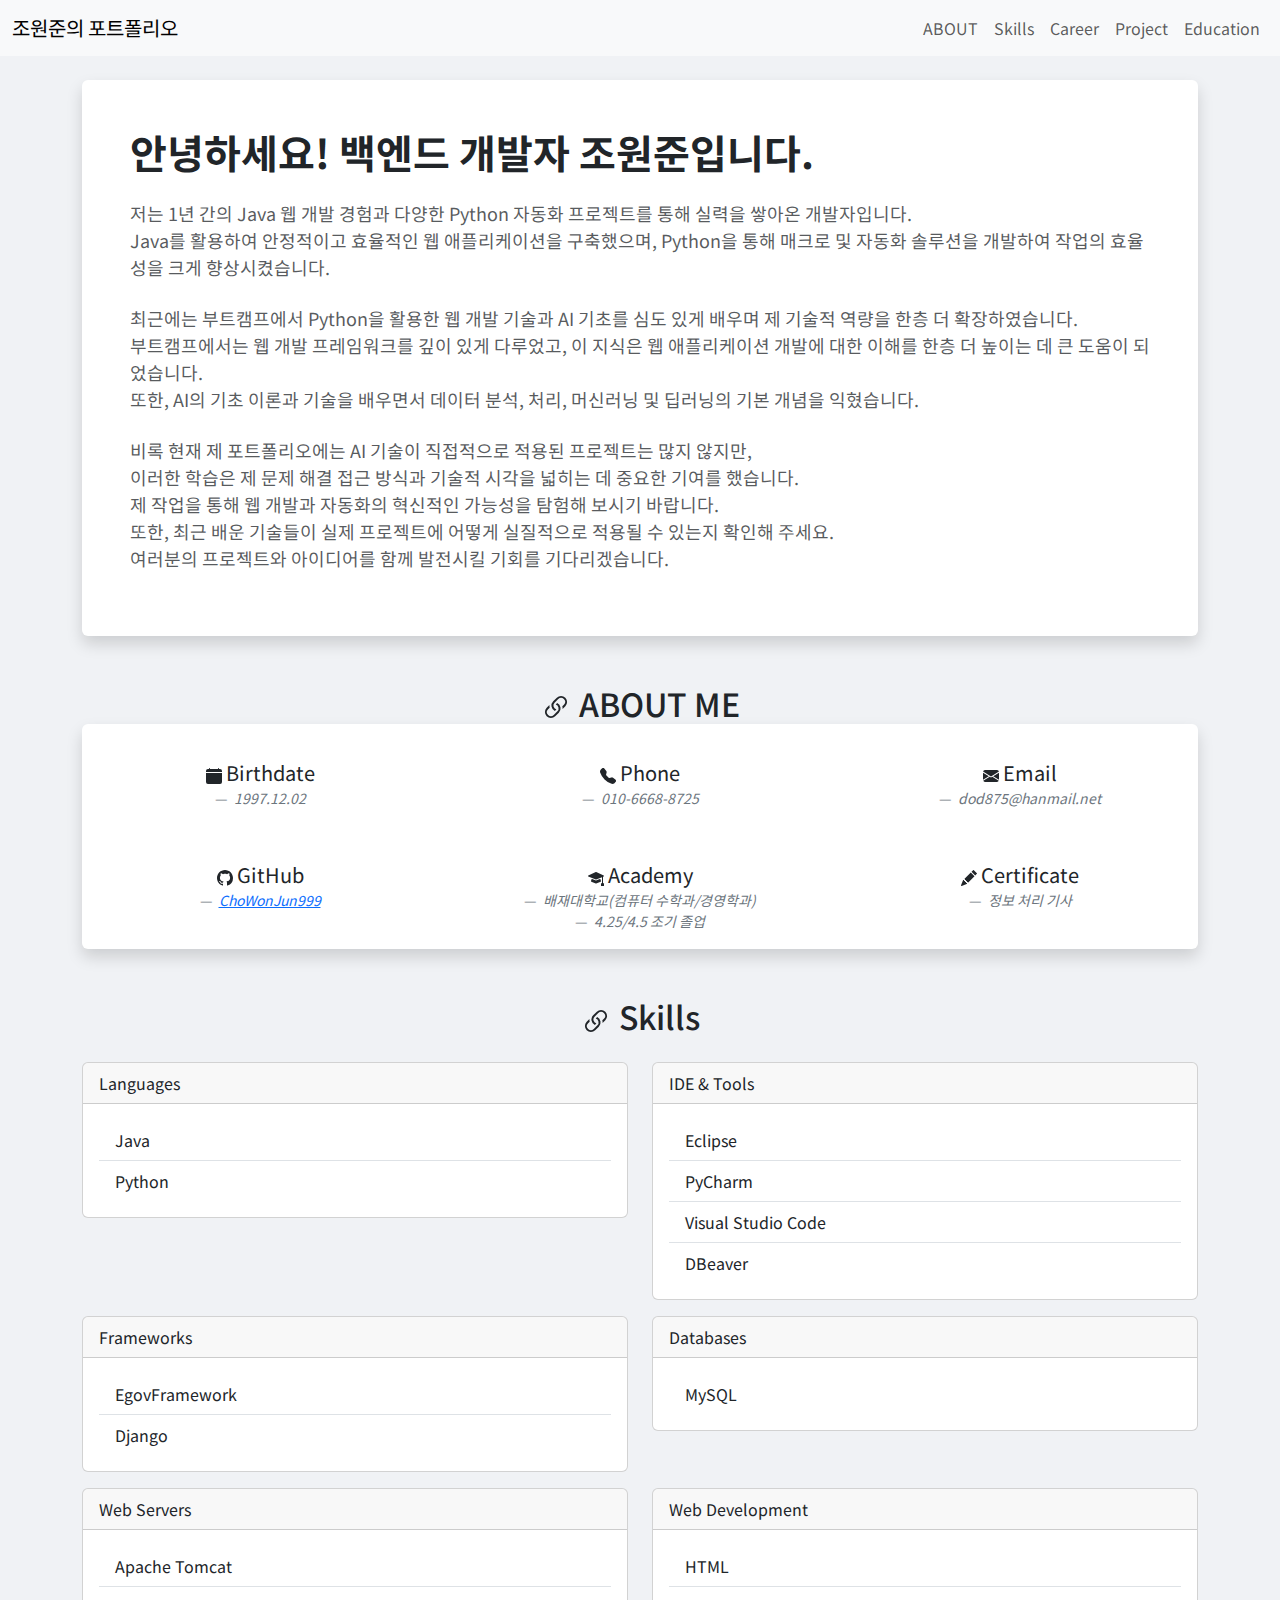
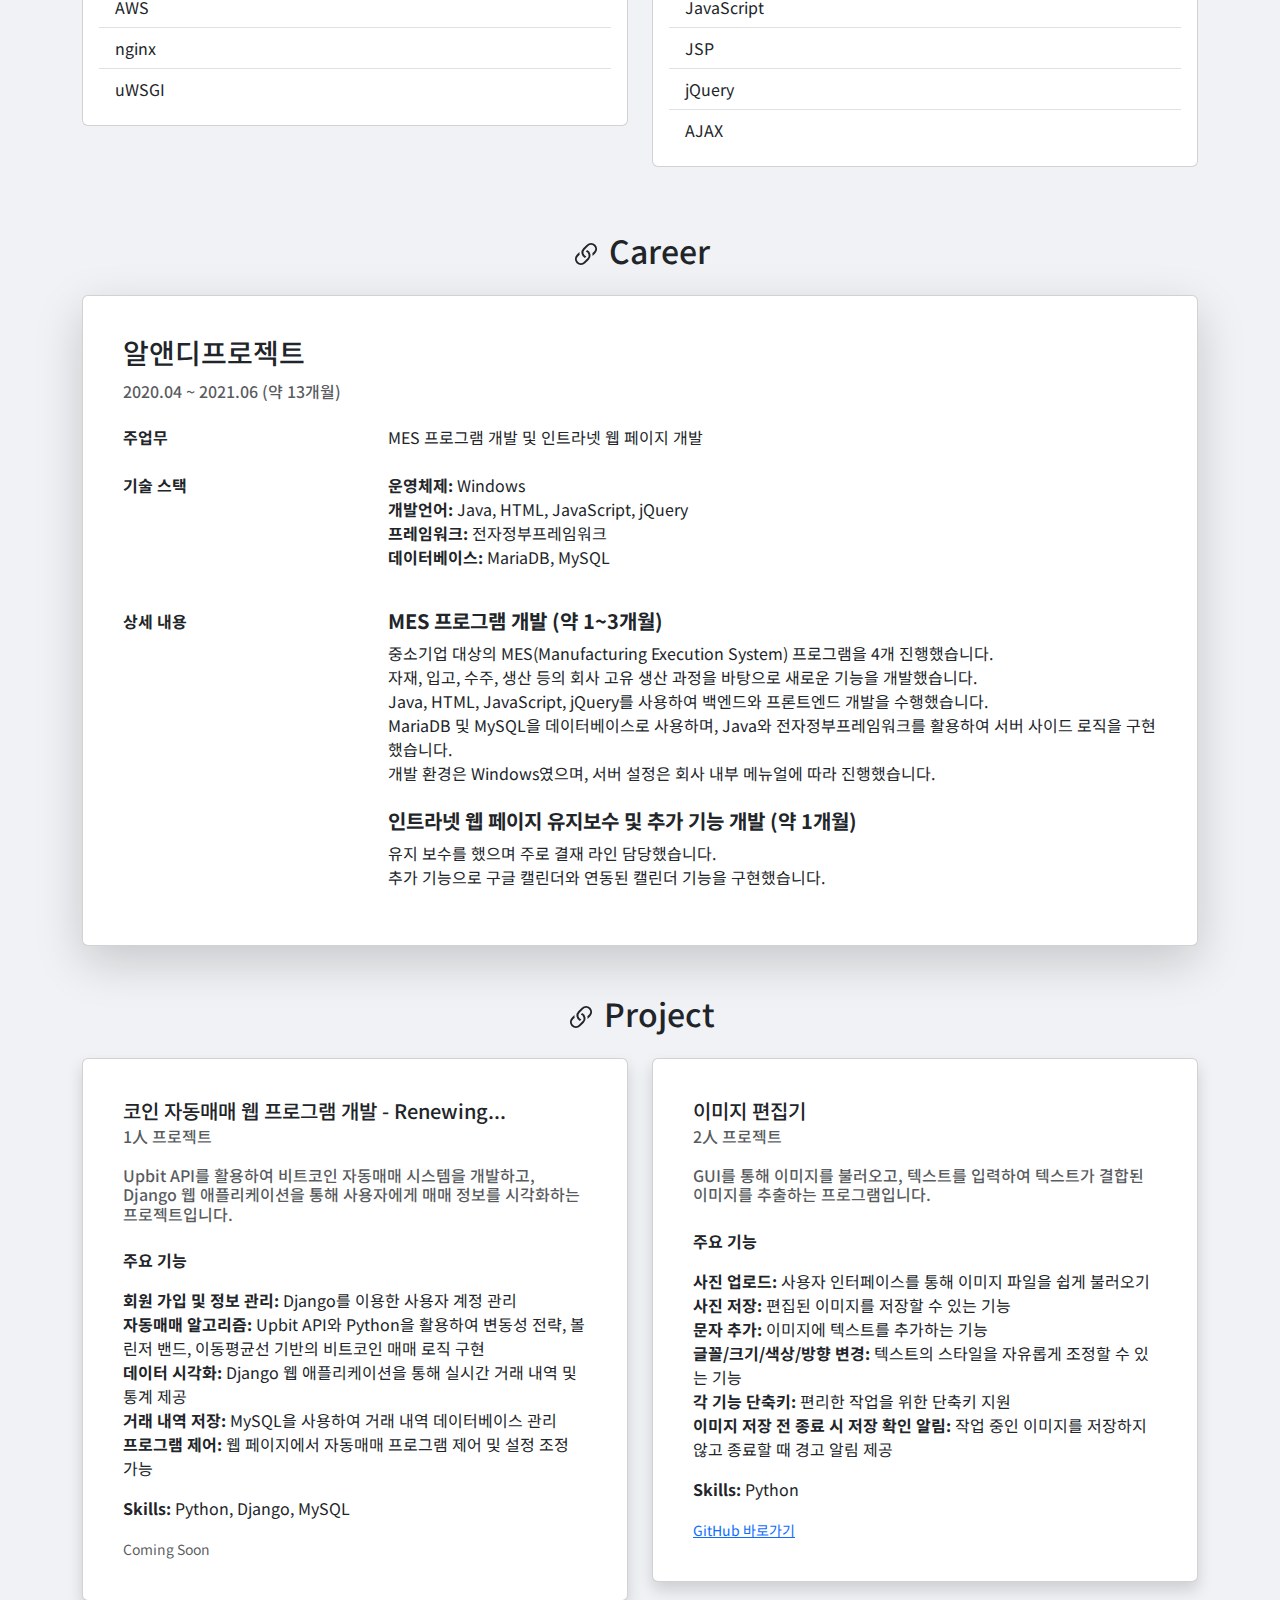
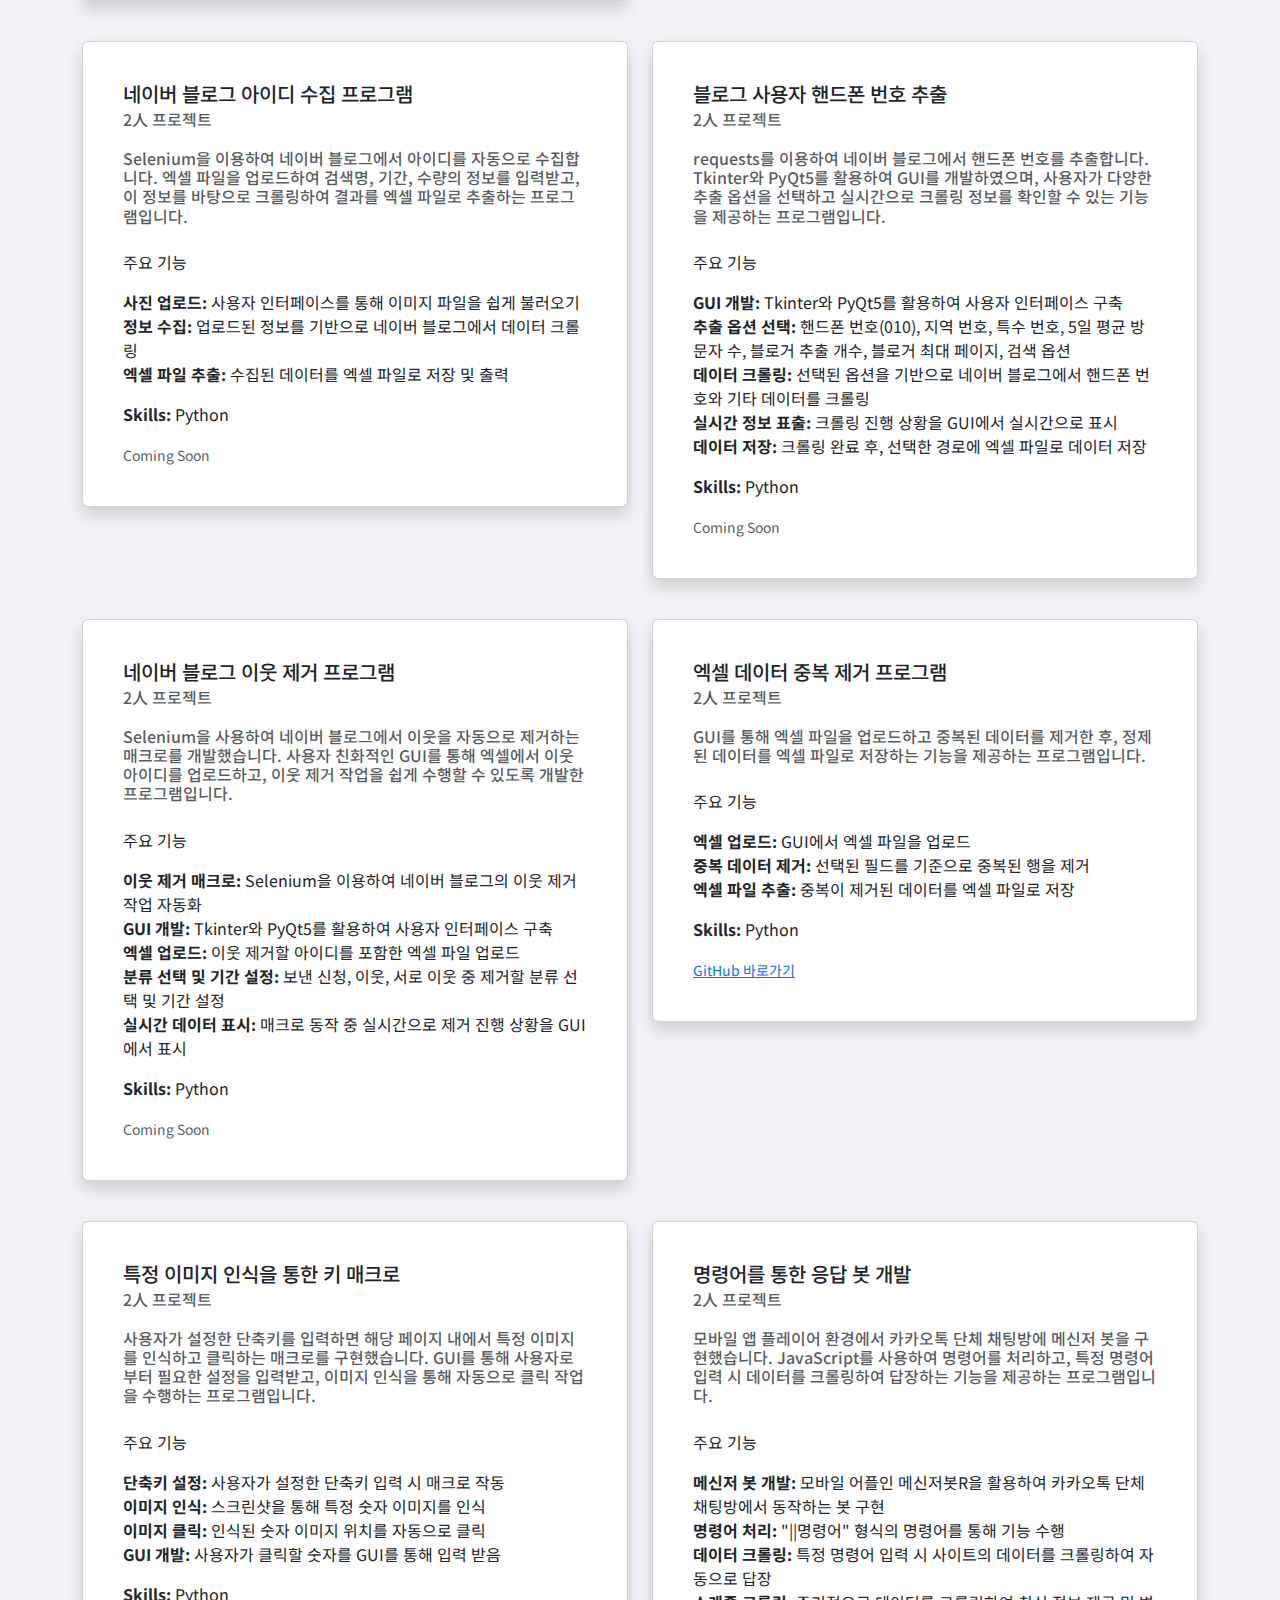
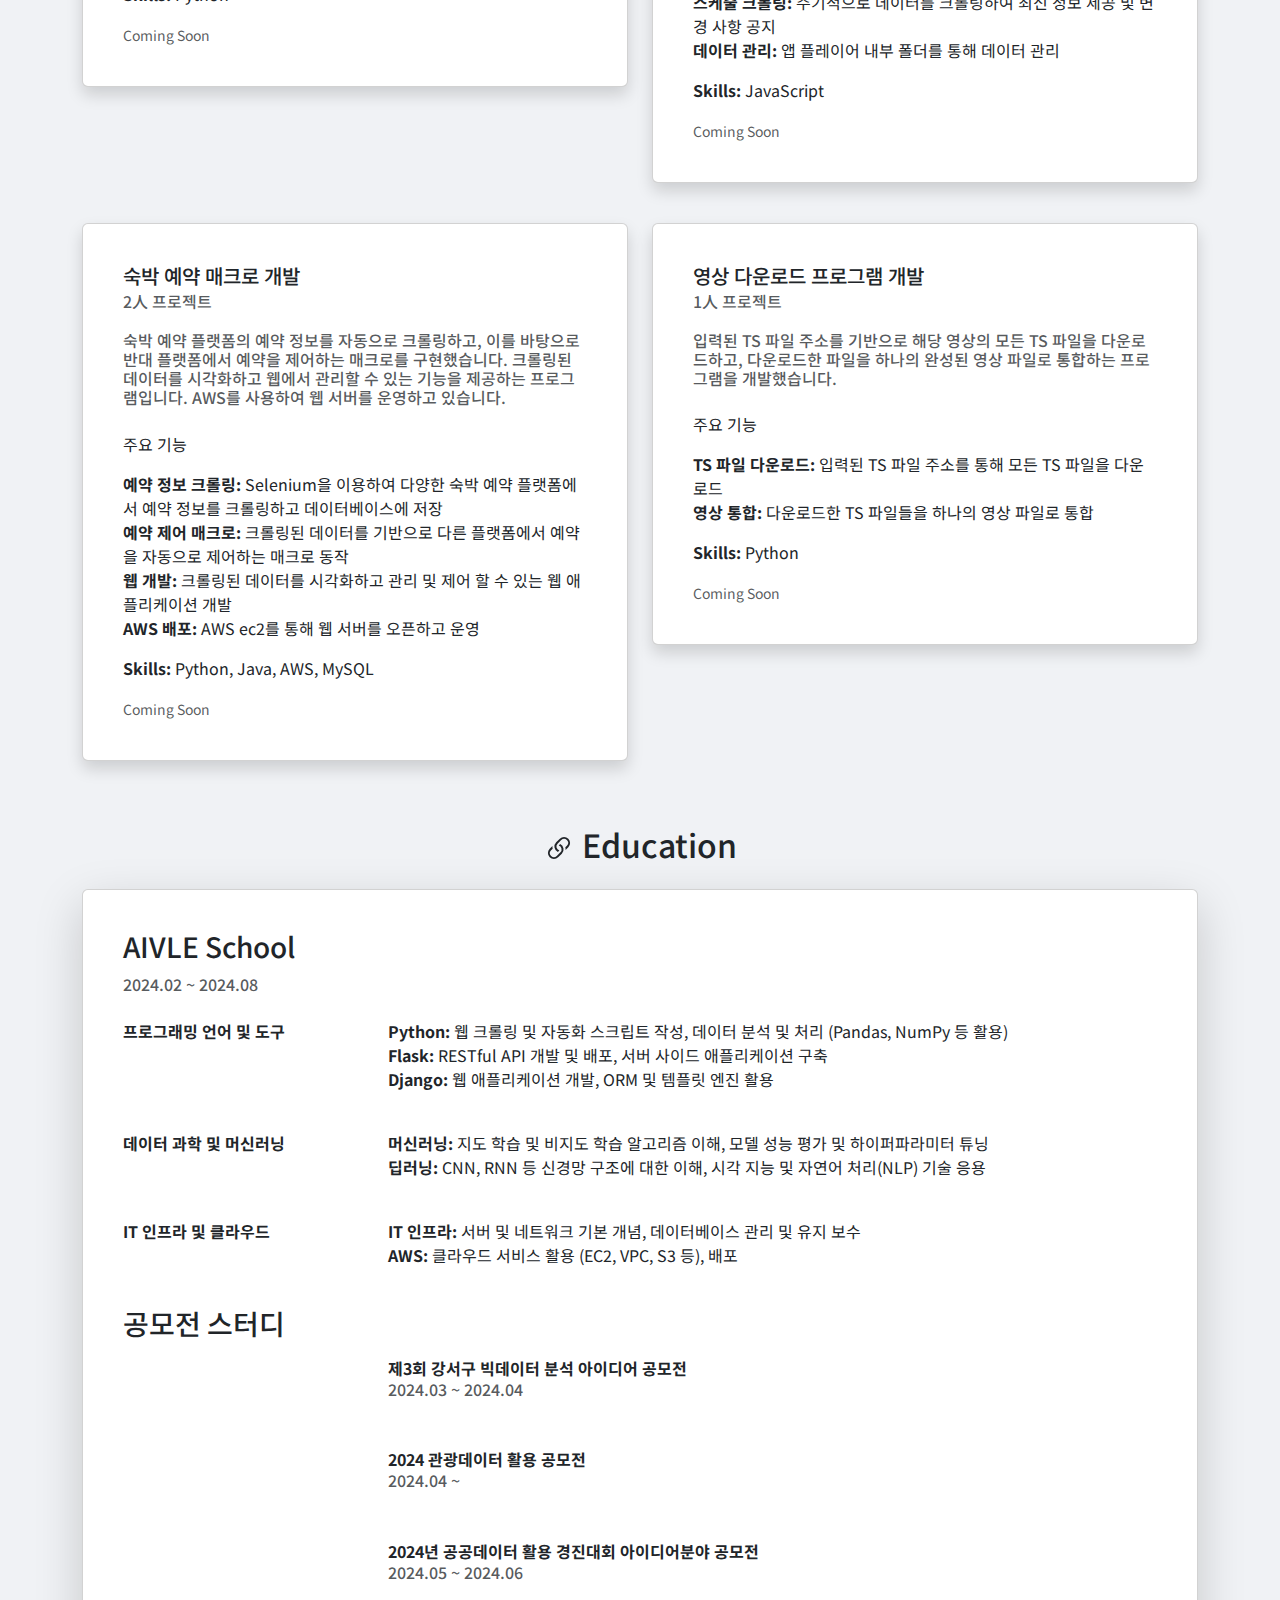
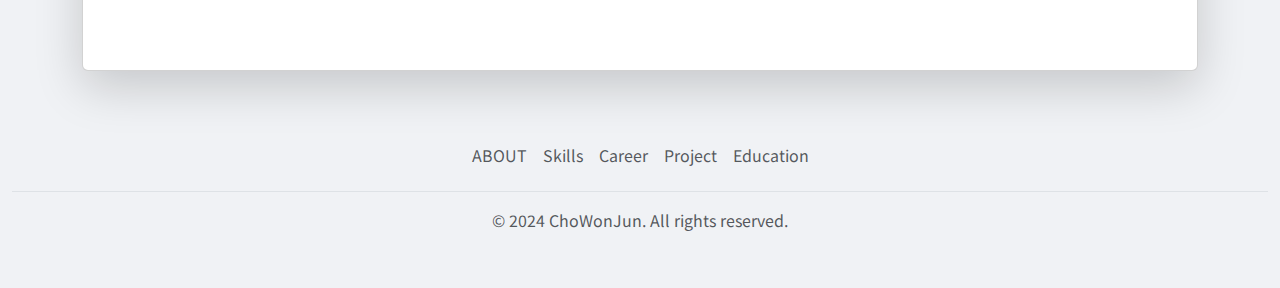
==== commit a8a72482: "Update" ====
--- a/index.html
+++ b/index.html
@@ -12,6 +12,10 @@
 
     <title>Portfolio</title>
     <style>
+        html {
+            scroll-behavior: smooth;
+        }
+
         body {
             font-family: 'Noto Sans KR', sans-serif;
             background-color: #f0f2f5;
@@ -28,12 +32,18 @@
 
         .my-main-card h1 {
             font-size: 2.5rem;
-            /* 폰트 사이즈 조정 */
         }
 
         .my-main-card p {
             font-size: 1.125rem;
-            /* 폰트 사이즈 조정 */
+        }
+
+        .container-sm {
+            margin-top: 5em;
+        }
+
+        .container-sm[id] {
+            scroll-margin-top: 5em;
         }
     </style>
 </head>
@@ -49,10 +59,10 @@
             <div class="collapse navbar-collapse justify-content-end" id="navbarNav">
                 <ul class="navbar-nav nav">
                     <li class="nav-item">
-                        <a class="nav-link" href="#about">ABOUT ME</a>
+                        <a class="nav-link" href="#about">ABOUT</a>
                     </li>
                     <li class="nav-item">
-                        <a class="nav-link" href="#skills">SKILLS</a>
+                        <a class="nav-link" href="#Skills">Skills</a>
                     </li>
                     <li class="nav-item">
                         <a class="nav-link" href="#Career">Career</a>
@@ -69,7 +79,7 @@
     </nav>
 
     <div data-bs-spy="scroll" data-bs-target="#navbarNav" data-bs-offset="0" data-bs-smooth-scroll="true" class="scrollspy-example" tabindex="0">
-        <div class="container-sm" style="padding-top: 5em;">
+        <div class="container-sm">
             <div class="my-main-card p-5 mb-5 shadow bg-white rounded">
                 <h1 class="display-3 fw-bold mb-4">안녕하세요! 백엔드 개발자 조원준입니다.</h1>
                 <p class="text-muted mb-4">
@@ -217,14 +227,14 @@
             </div>
         </div>
 
-        <div id="skills" class="container mt-5">
+        <div id="Skills" class="container mt-5">
             <h2 class="text-center mb-4">
-                <a class="nav-link" href="#skills">
+                <a class="nav-link" href="#Skills">
                     <svg xmlns="http://www.w3.org/2000/svg" width="32" height="32" fill="currentColor" class="bi bi-link-45deg" viewBox="0 0 16 16">
                         <path d="M4.715 6.542 3.343 7.914a3 3 0 1 0 4.243 4.243l1.828-1.829A3 3 0 0 0 8.586 5.5L8 6.086a1 1 0 0 0-.154.199 2 2 0 0 1 .861 3.337L6.88 11.45a2 2 0 1 1-2.83-2.83l.793-.792a4 4 0 0 1-.128-1.287z" />
                         <path d="M6.586 4.672A3 3 0 0 0 7.414 9.5l.775-.776a2 2 0 0 1-.896-3.346L9.12 3.55a2 2 0 1 1 2.83 2.83l-.793.792c.112.42.155.855.128 1.287l1.372-1.372a3 3 0 1 0-4.243-4.243z" />
                     </svg>
-                    SKILLS
+                    Skills
                 </a>
             </h2>
             <div class="row">
@@ -257,8 +267,8 @@
                         <div class="card-header">Frameworks</div>
                         <div class="card-body">
                             <ul class="list-group list-group-flush">
-                                <li class="list-group-item">EgovFramework1</li>
-                                <li class="list-group-item">Django1</li>
+                                <li class="list-group-item">EgovFramework</li>
+                                <li class="list-group-item">Django</li>
                             </ul>
                         </div>
                     </div>
@@ -398,7 +408,7 @@
                                     <strong>거래 내역 저장:</strong> MySQL을 사용하여 거래 내역 데이터베이스 관리<br>
                                     <strong>프로그램 제어:</strong> 웹 페이지에서 자동매매 프로그램 제어 및 설정 조정 가능
                                 </p>
-                                <p class="card-text"><strong>기술 스택 및 사용 기술:</strong> Python, Upbit API, Django, MySQL</p>
+                                <p class="card-text"><strong>Skills:</strong> Python, Django, MySQL</p>
                                 <p class="card-text"><small class="text-body-secondary"> Coming Soon</small></p>
                             </div>
                         </div>
@@ -423,7 +433,7 @@
                                     <strong>각 기능 단축키:</strong> 편리한 작업을 위한 단축키 지원<br>
                                     <strong>이미지 저장 전 종료 시 저장 확인 알림:</strong> 작업 중인 이미지를 저장하지 않고 종료할 때 경고 알림 제공
                                 </p>
-                                <p class="card-text"><strong>기술 스택 및 사용 기술:</strong> Python, Tkinter(GUI), Pillow(PIL)(이미지 처리), os(파일 작업)</p>
+                                <p class="card-text"><strong>Skills:</strong> Python</p>
                                 <p class="card-text"><small class="text-body-secondary"><a href="https://github.com/ChoWonJun999/ImageEditor.git">GitHub 바로가기</a></small></p>
                             </div>
                         </div>
@@ -447,7 +457,7 @@
                                     <strong>정보 수집:</strong> 업로드된 정보를 기반으로 네이버 블로그에서 데이터 크롤링<br>
                                     <strong>엑셀 파일 추출:</strong> 수집된 데이터를 엑셀 파일로 저장 및 출력
                                 </p>
-                                <p class="card-text"><strong>기술 스택 및 사용 기술:</strong> Python, Selenium(웹 자동화), tkinter(GUI), openpyxl, pandas(엑셀 파일 처리)</p>
+                                <p class="card-text"><strong>Skills:</strong> Python</p>
                                 <p class="card-text"><small class="text-body-secondary">Coming Soon</small></p>
                             </div>
                         </div>
@@ -473,7 +483,7 @@
                                     <strong>실시간 정보 표출:</strong> 크롤링 진행 상황을 GUI에서 실시간으로 표시<br>
                                     <strong>데이터 저장:</strong> 크롤링 완료 후, 선택한 경로에 엑셀 파일로 데이터 저장
                                 </p>
-                                <p class="card-text"><strong>기술 스택 및 사용 기술:</strong> Python, requests(웹 크롤링), Tkinter, PyQt5(GUI), openpyxl, pandas(엑셀 파일 처리)</p>
+                                <p class="card-text"><strong>Skills:</strong> Python</p>
                                 <p class="card-text"><small class="text-body-secondary">Coming Soon</small></p>
                             </div>
                         </div>
@@ -498,7 +508,7 @@
                                     <strong>분류 선택 및 기간 설정:</strong> 보낸 신청, 이웃, 서로 이웃 중 제거할 분류 선택 및 기간 설정<br>
                                     <strong>실시간 데이터 표시:</strong> 매크로 동작 중 실시간으로 제거 진행 상황을 GUI에서 표시
                                 </p>
-                                <p class="card-text"><strong>기술 스택 및 사용 기술:</strong> Python, Selenium(웹 자동화), Tkinter, PyQt5(GUI), openpyxl, pandas(엑셀 파일 처리)</p>
+                                <p class="card-text"><strong>Skills:</strong> Python</p>
                                 <p class="card-text"><small class="text-body-secondary">Coming Soon</small></p>
                             </div>
                         </div>
@@ -520,7 +530,7 @@
                                     <strong>중복 데이터 제거:</strong> 선택된 필드를 기준으로 중복된 행을 제거<br>
                                     <strong>엑셀 파일 추출:</strong> 중복이 제거된 데이터를 엑셀 파일로 저장
                                 </p>
-                                <p class="card-text"><strong>기술 스택 및 사용 기술:</strong> Python, Tkinter(GUI), openpyxl, pandas(엑셀 파일 처리)</p>
+                                <p class="card-text"><strong>Skills:</strong> Python</p>
                                 <p class="card-text"><small class="text-body-secondary"><a href="https://github.com/ChoWonJun999/ExcelDataDeduplication.git">GitHub 바로가기</a></small></p>
                             </div>
                         </div>
@@ -544,7 +554,7 @@
                                     <strong>이미지 클릭:</strong> 인식된 숫자 이미지 위치를 자동으로 클릭<br>
                                     <strong>GUI 개발:</strong> 사용자가 클릭할 숫자를 GUI를 통해 입력 받음
                                 </p>
-                                <p class="card-text"><strong>기술 스택 및 사용 기술:</strong> Python, Tkinter(GUI), OpenCV(이미지 인식), PyAutoGUI(자동화 및 클릭)</p>
+                                <p class="card-text"><strong>Skills:</strong> Python</p>
                                 <p class="card-text"><small class="text-body-secondary">Coming Soon</small></p>
                             </div>
                         </div>
@@ -569,7 +579,7 @@
                                     <strong>스케줄 크롤링:</strong> 주기적으로 데이터를 크롤링하여 최신 정보 제공 및 변경 사항 공지<br>
                                     <strong>데이터 관리:</strong> 앱 플레이어 내부 폴더를 통해 데이터 관리
                                 </p>
-                                <p class="card-text"><strong>기술 스택 및 사용 기술:</strong> JavaScript, Nox(모바일 앱 플레이어), 메신저봇R(모바일 어플), Jsoup(웹 크롤링), FileStream(파일 처리)</p>
+                                <p class="card-text"><strong>Skills:</strong> JavaScript</p>
                                 <p class="card-text"><small class="text-body-secondary">Coming Soon</small></p>
                             </div>
                         </div>
@@ -595,7 +605,7 @@
                                     <strong>웹 개발:</strong> 크롤링된 데이터를 시각화하고 관리 및 제어 할 수 있는 웹 애플리케이션 개발<br>
                                     <strong>AWS 배포:</strong> AWS ec2를 통해 웹 서버를 오픈하고 운영<br>
                                 </p>
-                                <p class="card-text"><strong>기술 스택 및 사용 기술:</strong> Python(크롤링 및 매크로 제어), Selenium, Java(웹 애플리케이션 개발), AWS(서버), MySQL</p>
+                                <p class="card-text"><strong>Skills:</strong> Python, Java, AWS, MySQL</p>
                                 <p class="card-text"><small class="text-body-secondary">Coming Soon</small></p>
                             </div>
                         </div>
@@ -617,7 +627,7 @@
                                     <strong>TS 파일 다운로드:</strong> 입력된 TS 파일 주소를 통해 모든 TS 파일을 다운로드<br>
                                     <strong>영상 통합:</strong> 다운로드한 TS 파일들을 하나의 영상 파일로 통합<br>
                                 </p>
-                                <p class="card-text"><strong>기술 스택 및 사용 기술:</strong> Python, urllib(파일 다운로드), shutil(파일 통합)</p>
+                                <p class="card-text"><strong>Skills:</strong> Python</p>
                                 <p class="card-text"><small class="text-body-secondary">Coming Soon</small></p>
                             </div>
                         </div>
@@ -709,8 +719,8 @@
     <div class="container-fluid">
         <footer class="py-3 my-4">
             <ul class="nav justify-content-center border-bottom pb-3 mb-3">
-                <li class="nav-item"><a href="#about" class="nav-link px-2 text-muted">ABOUT ME</a></li>
-                <li class="nav-item"><a href="#skills" class="nav-link px-2 text-muted">SKILLS</a></li>
+                <li class="nav-item"><a href="#about" class="nav-link px-2 text-muted">ABOUT</a></li>
+                <li class="nav-item"><a href="#Skills" class="nav-link px-2 text-muted">Skills</a></li>
                 <li class="nav-item"><a href="#Career" class="nav-link px-2 text-muted">Career</a></li>
                 <li class="nav-item"><a href="#Project" class="nav-link px-2 text-muted">Project</a></li>
                 <li class="nav-item"><a href="#Education" class="nav-link px-2 text-muted">Education</a></li>
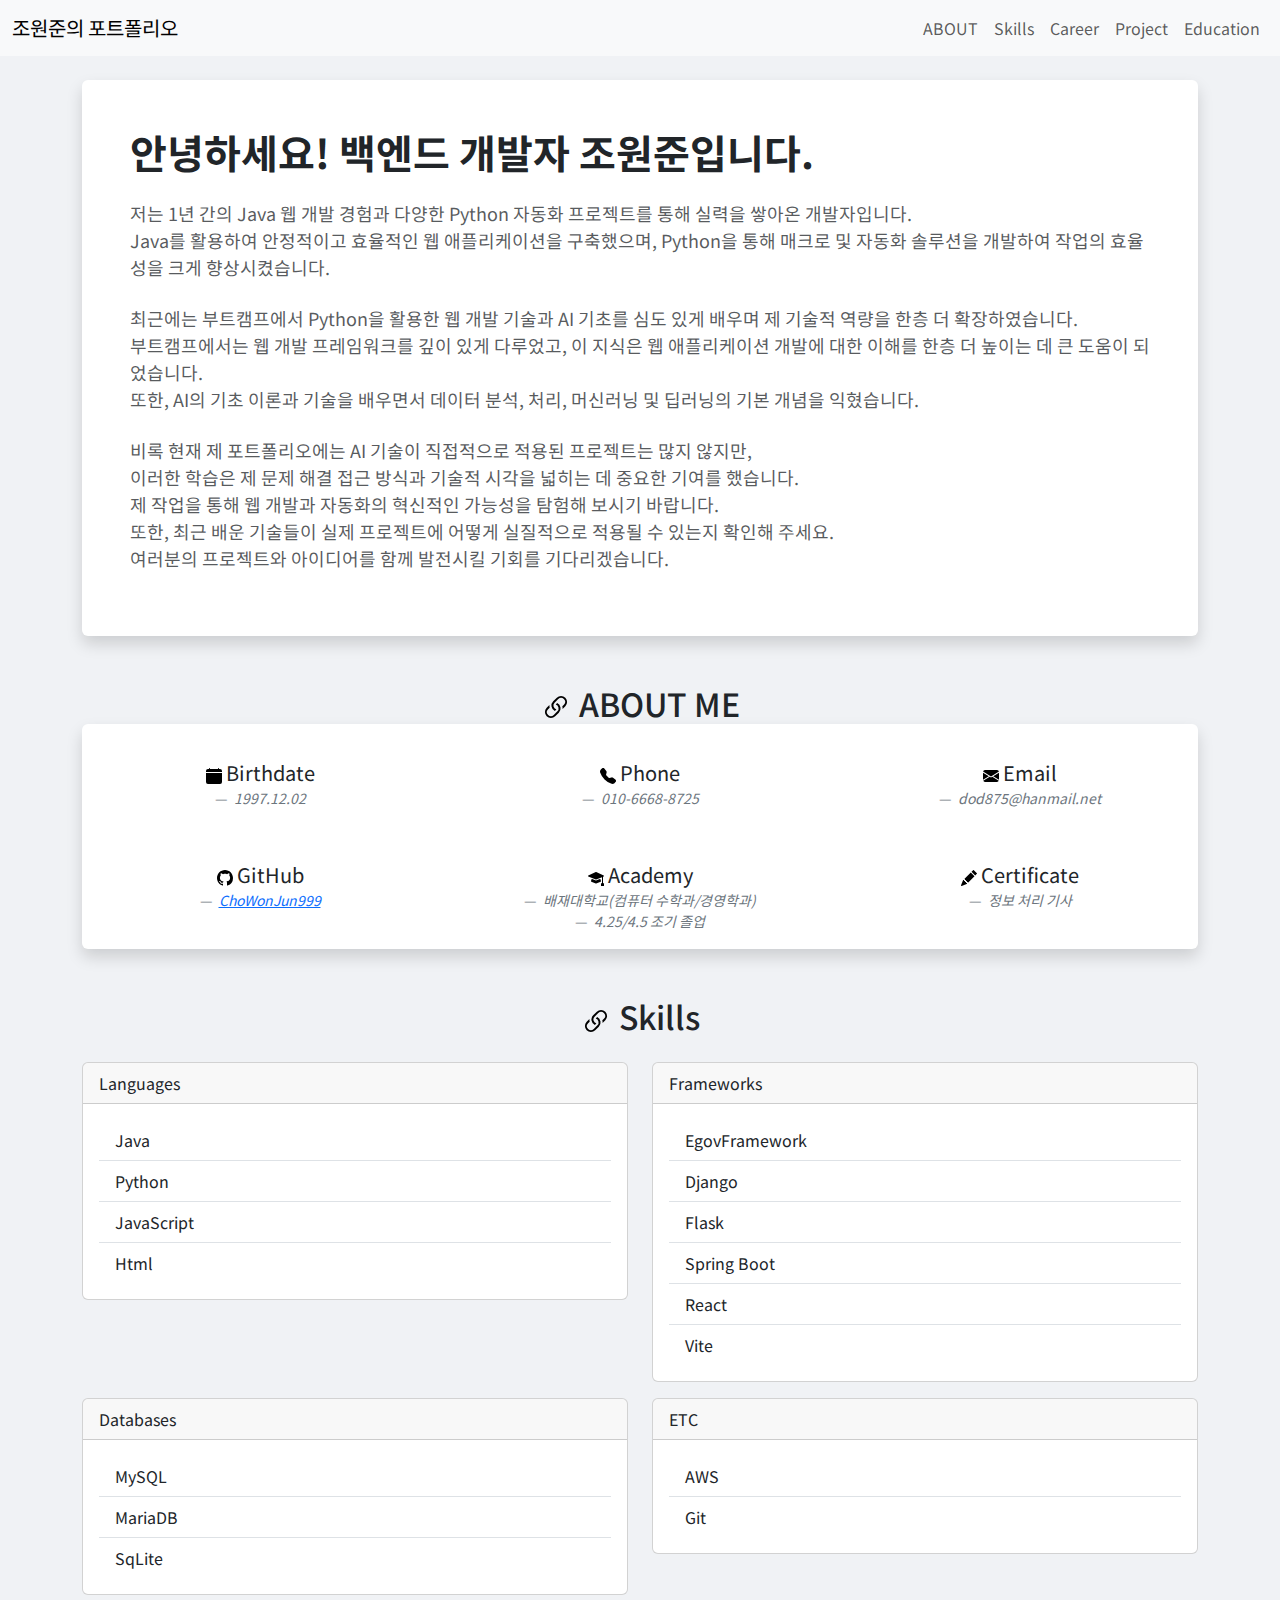
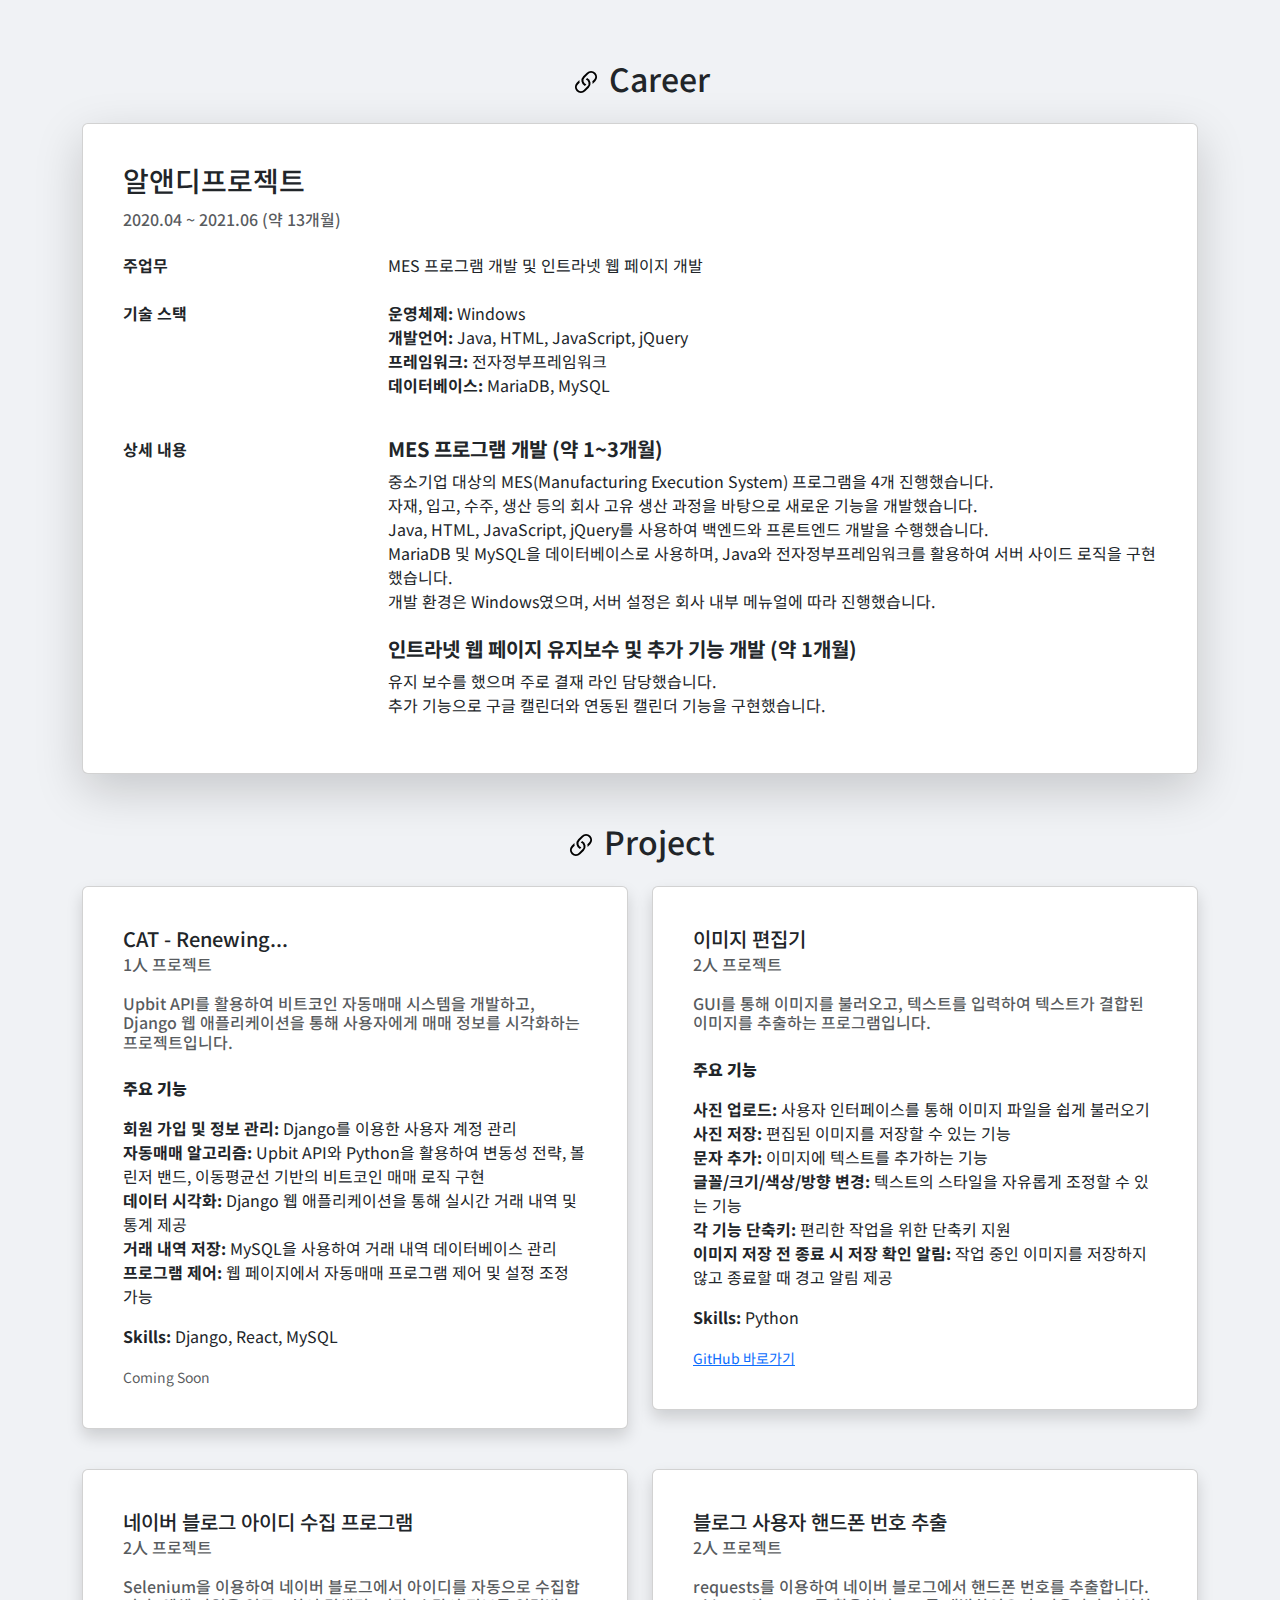
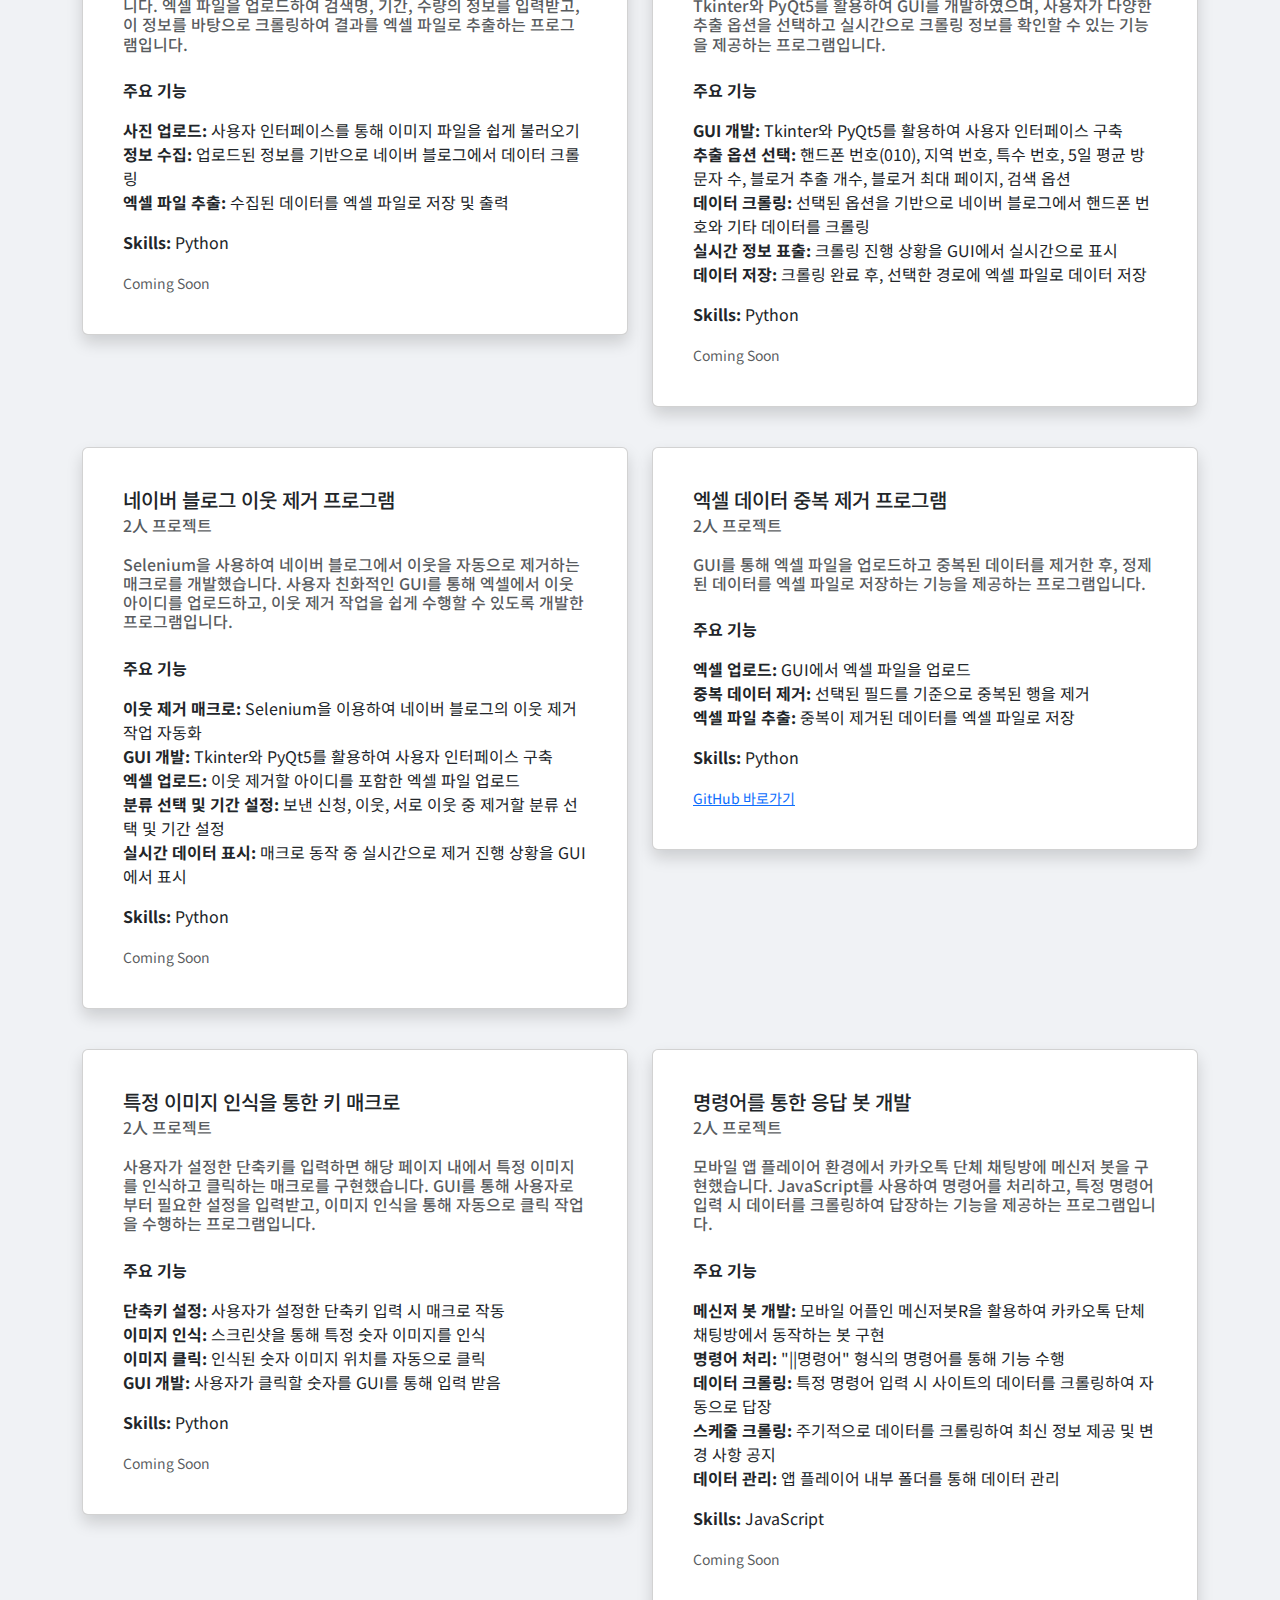
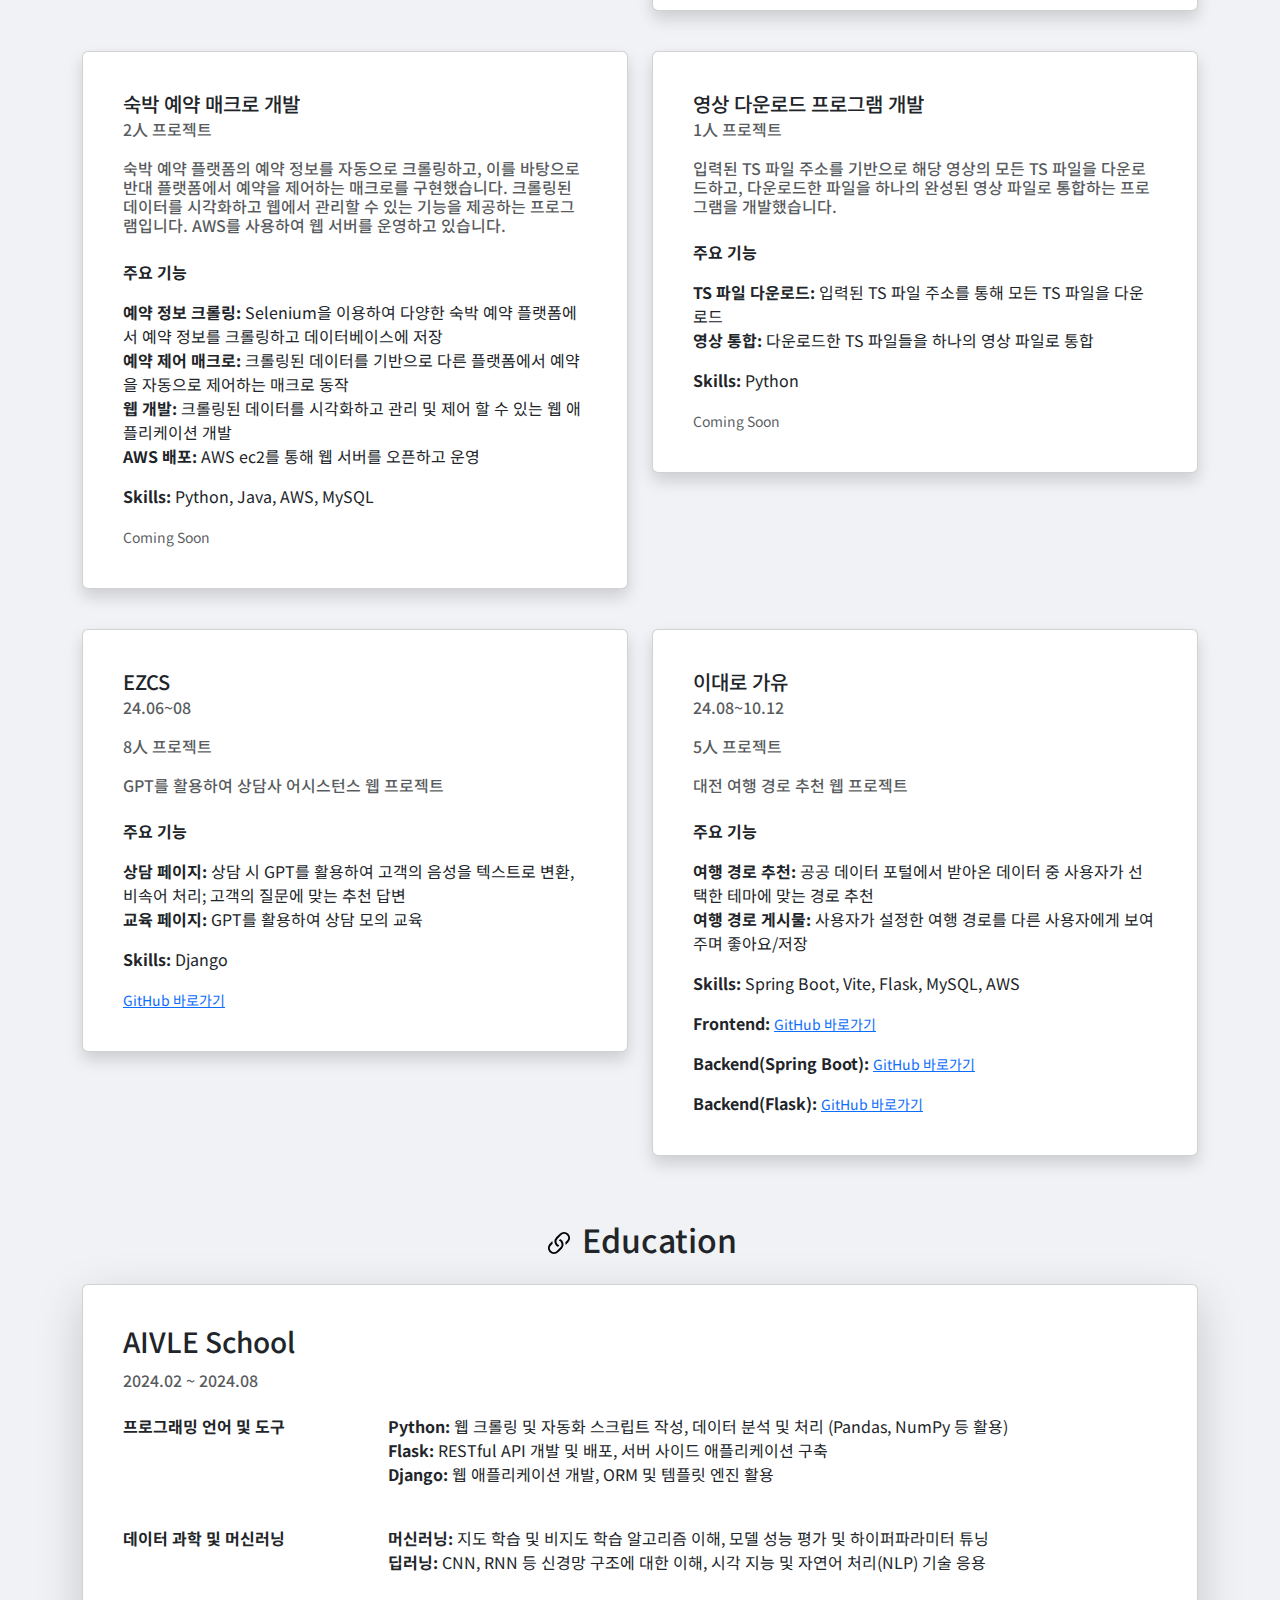
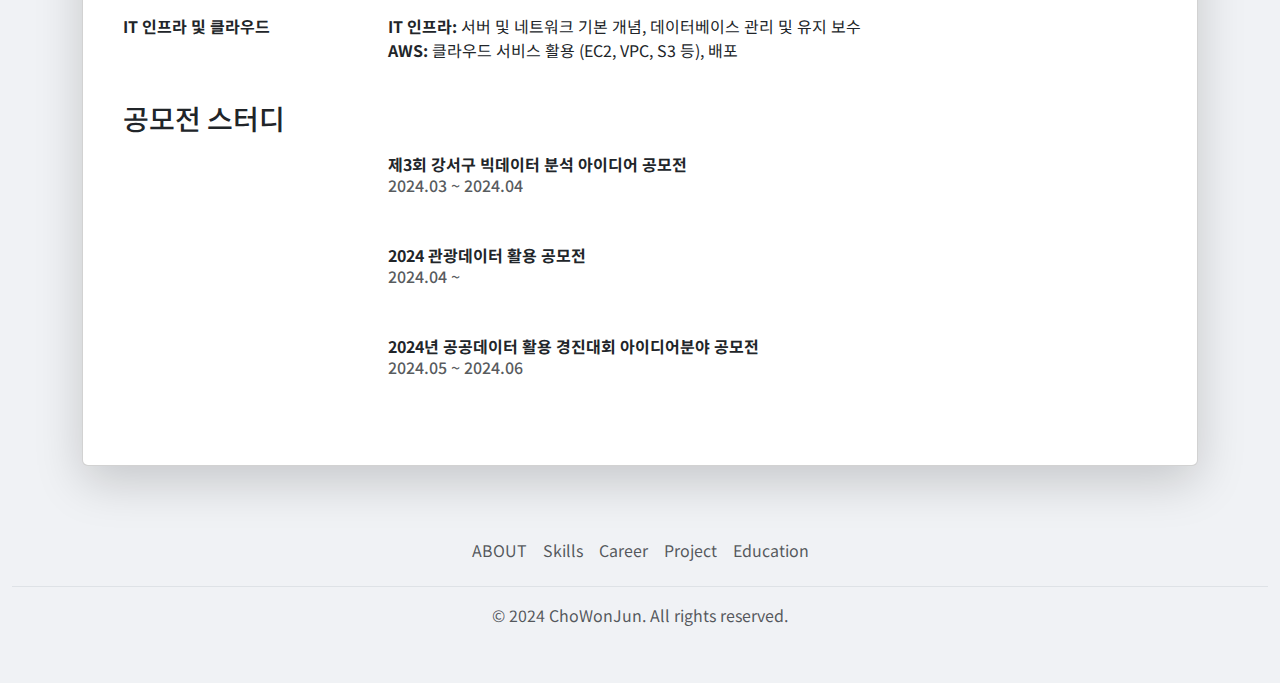
==== commit a12426e2: "update" ====
--- a/index.html
+++ b/index.html
@@ -11,41 +11,7 @@
     <link rel="stylesheet" href="https://fonts.googleapis.com/css2?family=Noto+Sans+KR:wght@400;700&display=swap">
 
     <title>Portfolio</title>
-    <style>
-        html {
-            scroll-behavior: smooth;
-        }
-
-        body {
-            font-family: 'Noto Sans KR', sans-serif;
-            background-color: #f0f2f5;
-        }
-
-        .my-card {
-            padding: 10px 0px 1px 0px !important;
-            margin: 0px !important;
-        }
-
-        .custom-container {
-            padding-top: 5em;
-        }
-
-        .my-main-card h1 {
-            font-size: 2.5rem;
-        }
-
-        .my-main-card p {
-            font-size: 1.125rem;
-        }
-
-        .container-sm {
-            margin-top: 5em;
-        }
-
-        .container-sm[id] {
-            scroll-margin-top: 5em;
-        }
-    </style>
+    <link rel="stylesheet" href="./index.css">
 </head>
 
 
@@ -104,10 +70,7 @@
         <div id="about" class="container-sm mt-5">
             <h2 class="text-center mb-4">
                 <a class="nav-link" href="#about">
-                    <svg xmlns="http://www.w3.org/2000/svg" width="32" height="32" fill="currentColor" class="bi bi-link-45deg" viewBox="0 0 16 16">
-                        <path d="M4.715 6.542 3.343 7.914a3 3 0 1 0 4.243 4.243l1.828-1.829A3 3 0 0 0 8.586 5.5L8 6.086a1 1 0 0 0-.154.199 2 2 0 0 1 .861 3.337L6.88 11.45a2 2 0 1 1-2.83-2.83l.793-.792a4 4 0 0 1-.128-1.287z" />
-                        <path d="M6.586 4.672A3 3 0 0 0 7.414 9.5l.775-.776a2 2 0 0 1-.896-3.346L9.12 3.55a2 2 0 1 1 2.83 2.83l-.793.792c.112.42.155.855.128 1.287l1.372-1.372a3 3 0 1 0-4.243-4.243z" />
-                    </svg>
+                    <img src="svg/link.svg" alt="link">
                     ABOUT ME
                 </a>
             </h2>
@@ -118,9 +81,7 @@
                             <figure class="text-center">
                                 <blockquote class="blockquote">
                                     <p>
-                                        <svg xmlns="http://www.w3.org/2000/svg" width="16" height="16" fill="currentColor" class="bi bi-calendar-fill" viewBox="0 0 16 16">
-                                            <path d="M3.5 0a.5.5 0 0 1 .5.5V1h8V.5a.5.5 0 0 1 1 0V1h1a2 2 0 0 1 2 2v11a2 2 0 0 1-2 2H2a2 2 0 0 1-2-2V5h16V4H0V3a2 2 0 0 1 2-2h1V.5a.5.5 0 0 1 .5-.5" />
-                                        </svg>
+                                        <img src="svg/birthdate.svg" alt="birthdate">
                                         Birthdate
                                     </p>
                                 </blockquote>
@@ -135,9 +96,7 @@
                             <figure class="text-center">
                                 <blockquote class="blockquote">
                                     <p>
-                                        <svg xmlns="http://www.w3.org/2000/svg" width="16" height="16" fill="currentColor" class="bi bi-telephone-fill" viewBox="0 0 16 16">
-                                            <path fill-rule="evenodd" d="M1.885.511a1.745 1.745 0 0 1 2.61.163L6.29 2.98c.329.423.445.974.315 1.494l-.547 2.19a.68.68 0 0 0 .178.643l2.457 2.457a.68.68 0 0 0 .644.178l2.189-.547a1.75 1.75 0 0 1 1.494.315l2.306 1.794c.829.645.905 1.87.163 2.611l-1.034 1.034c-.74.74-1.846 1.065-2.877.702a18.6 18.6 0 0 1-7.01-4.42 18.6 18.6 0 0 1-4.42-7.009c-.362-1.03-.037-2.137.703-2.877z" />
-                                        </svg>
+                                        <img src="svg/phone.svg" alt="phone">
                                         Phone
                                     </p>
                                 </blockquote>
@@ -152,9 +111,7 @@
                             <figure class="text-center">
                                 <blockquote class="blockquote">
                                     <p>
-                                        <svg xmlns="http://www.w3.org/2000/svg" width="16" height="16" fill="currentColor" class="bi bi-envelope-fill" viewBox="0 0 16 16">
-                                            <path d="M.05 3.555A2 2 0 0 1 2 2h12a2 2 0 0 1 1.95 1.555L8 8.414zM0 4.697v7.104l5.803-3.558zM6.761 8.83l-6.57 4.027A2 2 0 0 0 2 14h12a2 2 0 0 0 1.808-1.144l-6.57-4.027L8 9.586zm3.436-.586L16 11.801V4.697z" />
-                                        </svg>
+                                        <img src="svg/email.svg" alt="email">
                                         Email
                                     </p>
                                 </blockquote>
@@ -169,9 +126,7 @@
                             <figure class="text-center">
                                 <blockquote class="blockquote">
                                     <p>
-                                        <svg xmlns="http://www.w3.org/2000/svg" width="16" height="16" fill="currentColor" class="bi bi-github" viewBox="0 0 16 16">
-                                            <path d="M8 0C3.58 0 0 3.58 0 8c0 3.54 2.29 6.53 5.47 7.59.4.07.55-.17.55-.38 0-.19-.01-.82-.01-1.49-2.01.37-2.53-.49-2.69-.94-.09-.23-.48-.94-.82-1.13-.28-.15-.68-.52-.01-.53.63-.01 1.08.58 1.23.82.72 1.21 1.87.87 2.33.66.07-.52.28-.87.51-1.07-1.78-.2-3.64-.89-3.64-3.95 0-.87.31-1.59.82-2.15-.08-.2-.36-1.02.08-2.12 0 0 .67-.21 2.2.82.64-.18 1.32-.27 2-.27s1.36.09 2 .27c1.53-1.04 2.2-.82 2.2-.82.44 1.1.16 1.92.08 2.12.51.56.82 1.27.82 2.15 0 3.07-1.87 3.75-3.65 3.95.29.25.54.73.54 1.48 0 1.07-.01 1.93-.01 2.2 0 .21.15.46.55.38A8.01 8.01 0 0 0 16 8c0-4.42-3.58-8-8-8" />
-                                        </svg>
+                                        <img src="svg/github.svg" alt="github">
                                         GitHub
                                     </p>
                                 </blockquote>
@@ -186,10 +141,7 @@
                             <figure class="text-center">
                                 <blockquote class="blockquote">
                                     <p>
-                                        <svg xmlns="http://www.w3.org/2000/svg" width="16" height="16" fill="currentColor" class="bi bi-mortarboard-fill" viewBox="0 0 16 16">
-                                            <path d="M8.211 2.047a.5.5 0 0 0-.422 0l-7.5 3.5a.5.5 0 0 0 .025.917l7.5 3a.5.5 0 0 0 .372 0L14 7.14V13a1 1 0 0 0-1 1v2h3v-2a1 1 0 0 0-1-1V6.739l.686-.275a.5.5 0 0 0 .025-.917z" />
-                                            <path d="M4.176 9.032a.5.5 0 0 0-.656.327l-.5 1.7a.5.5 0 0 0 .294.605l4.5 1.8a.5.5 0 0 0 .372 0l4.5-1.8a.5.5 0 0 0 .294-.605l-.5-1.7a.5.5 0 0 0-.656-.327L8 10.466z" />
-                                        </svg>
+                                        <img src="svg/academy.svg" alt="academy">
                                         Academy
                                     </p>
                                 </blockquote>
@@ -211,9 +163,7 @@
                             <figure class="text-center">
                                 <blockquote class="blockquote">
                                     <p>
-                                        <svg xmlns="http://www.w3.org/2000/svg" width="16" height="16" fill="currentColor" class="bi bi-pencil-fill" viewBox="0 0 16 16">
-                                            <path d="M12.854.146a.5.5 0 0 0-.707 0L10.5 1.793 14.207 5.5l1.647-1.646a.5.5 0 0 0 0-.708zm.646 6.061L9.793 2.5 3.293 9H3.5a.5.5 0 0 1 .5.5v.5h.5a.5.5 0 0 1 .5.5v.5h.5a.5.5 0 0 1 .5.5v.5h.5a.5.5 0 0 1 .5.5v.207zm-7.468 7.468A.5.5 0 0 1 6 13.5V13h-.5a.5.5 0 0 1-.5-.5V12h-.5a.5.5 0 0 1-.5-.5V11h-.5a.5.5 0 0 1-.5-.5V10h-.5a.5.5 0 0 1-.175-.032l-.179.178a.5.5 0 0 0-.11.168l-2 5a.5.5 0 0 0 .65.65l5-2a.5.5 0 0 0 .168-.11z" />
-                                        </svg>
+                                        <img src="svg/certificate.svg" alt="certificate">
                                         Certificate
                                     </p>
                                 </blockquote>
@@ -230,10 +180,7 @@
         <div id="Skills" class="container mt-5">
             <h2 class="text-center mb-4">
                 <a class="nav-link" href="#Skills">
-                    <svg xmlns="http://www.w3.org/2000/svg" width="32" height="32" fill="currentColor" class="bi bi-link-45deg" viewBox="0 0 16 16">
-                        <path d="M4.715 6.542 3.343 7.914a3 3 0 1 0 4.243 4.243l1.828-1.829A3 3 0 0 0 8.586 5.5L8 6.086a1 1 0 0 0-.154.199 2 2 0 0 1 .861 3.337L6.88 11.45a2 2 0 1 1-2.83-2.83l.793-.792a4 4 0 0 1-.128-1.287z" />
-                        <path d="M6.586 4.672A3 3 0 0 0 7.414 9.5l.775-.776a2 2 0 0 1-.896-3.346L9.12 3.55a2 2 0 1 1 2.83 2.83l-.793.792c.112.42.155.855.128 1.287l1.372-1.372a3 3 0 1 0-4.243-4.243z" />
-                    </svg>
+                    <img src="svg/link.svg" alt="link">
                     Skills
                 </a>
             </h2>
@@ -245,19 +192,8 @@
                             <ul class="list-group list-group-flush">
                                 <li class="list-group-item">Java</li>
                                 <li class="list-group-item">Python</li>
-                            </ul>
-                        </div>
-                    </div>
-                </div>
-                <div class="col-md-6">
-                    <div class="card mb-3">
-                        <div class="card-header">IDE & Tools</div>
-                        <div class="card-body">
-                            <ul class="list-group list-group-flush">
-                                <li class="list-group-item">Eclipse</li>
-                                <li class="list-group-item">PyCharm</li>
-                                <li class="list-group-item">Visual Studio Code</li>
-                                <li class="list-group-item">DBeaver</li>
+                                <li class="list-group-item">JavaScript</li>
+                                <li class="list-group-item">Html</li>
                             </ul>
                         </div>
                     </div>
@@ -269,6 +205,10 @@
                             <ul class="list-group list-group-flush">
                                 <li class="list-group-item">EgovFramework</li>
                                 <li class="list-group-item">Django</li>
+                                <li class="list-group-item">Flask</li>
+                                <li class="list-group-item">Spring Boot</li>
+                                <li class="list-group-item">React</li>
+                                <li class="list-group-item">Vite</li>
                             </ul>
                         </div>
                     </div>
@@ -279,33 +219,19 @@
                         <div class="card-body">
                             <ul class="list-group list-group-flush">
                                 <li class="list-group-item">MySQL</li>
+                                <li class="list-group-item">MariaDB</li>
+                                <li class="list-group-item">SqLite</li>
                             </ul>
                         </div>
                     </div>
                 </div>
                 <div class="col-md-6">
                     <div class="card mb-3">
-                        <div class="card-header">Web Servers</div>
+                        <div class="card-header">ETC</div>
                         <div class="card-body">
                             <ul class="list-group list-group-flush">
-                                <li class="list-group-item">Apache Tomcat</li>
                                 <li class="list-group-item">AWS</li>
-                                <li class="list-group-item">nginx</li>
-                                <li class="list-group-item">uWSGI</li>
-                            </ul>
-                        </div>
-                    </div>
-                </div>
-                <div class="col-md-6">
-                    <div class="card mb-3">
-                        <div class="card-header">Web Development</div>
-                        <div class="card-body">
-                            <ul class="list-group list-group-flush">
-                                <li class="list-group-item">HTML</li>
-                                <li class="list-group-item">JavaScript</li>
-                                <li class="list-group-item">JSP</li>
-                                <li class="list-group-item">jQuery</li>
-                                <li class="list-group-item">AJAX</li>
+                                <li class="list-group-item">Git</li>
                             </ul>
                         </div>
                     </div>
@@ -316,10 +242,7 @@
         <div id="Career" class="container mt-5">
             <h2 class="text-center mb-4">
                 <a class="nav-link" href="#Career">
-                    <svg xmlns="http://www.w3.org/2000/svg" width="32" height="32" fill="currentColor" class="bi bi-link-45deg" viewBox="0 0 16 16">
-                        <path d="M4.715 6.542 3.343 7.914a3 3 0 1 0 4.243 4.243l1.828-1.829A3 3 0 0 0 8.586 5.5L8 6.086a1 1 0 0 0-.154.199 2 2 0 0 1 .861 3.337L6.88 11.45a2 2 0 1 1-2.83-2.83l.793-.792a4 4 0 0 1-.128-1.287z" />
-                        <path d="M6.586 4.672A3 3 0 0 0 7.414 9.5l.775-.776a2 2 0 0 1-.896-3.346L9.12 3.55a2 2 0 1 1 2.83 2.83l-.793.792c.112.42.155.855.128 1.287l1.372-1.372a3 3 0 1 0-4.243-4.243z" />
-                    </svg>
+                    <img src="svg/link.svg" alt="link">
                     Career
                 </a>
             </h2>
@@ -382,10 +305,7 @@
         <div id="Project" class="container-sm mt-5">
             <h2 class="text-center mb-4">
                 <a class="nav-link" href="#Project">
-                    <svg xmlns="http://www.w3.org/2000/svg" width="32" height="32" fill="currentColor" class="bi bi-link-45deg" viewBox="0 0 16 16">
-                        <path d="M4.715 6.542 3.343 7.914a3 3 0 1 0 4.243 4.243l1.828-1.829A3 3 0 0 0 8.586 5.5L8 6.086a1 1 0 0 0-.154.199 2 2 0 0 1 .861 3.337L6.88 11.45a2 2 0 1 1-2.83-2.83l.793-.792a4 4 0 0 1-.128-1.287z" />
-                        <path d="M6.586 4.672A3 3 0 0 0 7.414 9.5l.775-.776a2 2 0 0 1-.896-3.346L9.12 3.55a2 2 0 1 1 2.83 2.83l-.793.792c.112.42.155.855.128 1.287l1.372-1.372a3 3 0 1 0-4.243-4.243z" />
-                    </svg>
+                    <img src="svg/link.svg" alt="link">
                     Project
                 </a>
             </h2>
@@ -395,12 +315,12 @@
                         <div class="row g-0">
                             <!-- <img src="..." class="card-img-top" alt="..."> -->
                             <div class="card-body">
-                                <h5 class="card-title">코인 자동매매 웹 프로그램 개발 - Renewing...</h5>
+                                <h5 class="card-title">CAT - Renewing...</h5>
                                 <h6 class="card-subtitle mb-4 text-muted">1人 프로젝트</h6>
                                 <h6 class="card-subtitle mb-4 text-muted">
                                     Upbit API를 활용하여 비트코인 자동매매 시스템을 개발하고, Django 웹 애플리케이션을 통해 사용자에게 매매 정보를 시각화하는 프로젝트입니다.
                                 </h6>
-                                <p class="card-text"><strong>주요 기능</strong></p>
+                                <p class="card-text"><strong><strong>주요 기능</strong></strong></p>
                                 <p class="card-text">
                                     <strong>회원 가입 및 정보 관리:</strong> Django를 이용한 사용자 계정 관리<br>
                                     <strong>자동매매 알고리즘:</strong> Upbit API와 Python을 활용하여 변동성 전략, 볼린저 밴드, 이동평균선 기반의 비트코인 매매 로직 구현<br>
@@ -408,7 +328,7 @@
                                     <strong>거래 내역 저장:</strong> MySQL을 사용하여 거래 내역 데이터베이스 관리<br>
                                     <strong>프로그램 제어:</strong> 웹 페이지에서 자동매매 프로그램 제어 및 설정 조정 가능
                                 </p>
-                                <p class="card-text"><strong>Skills:</strong> Python, Django, MySQL</p>
+                                <p class="card-text"><strong>Skills:</strong> Django, React, MySQL</p>
                                 <p class="card-text"><small class="text-body-secondary"> Coming Soon</small></p>
                             </div>
                         </div>
@@ -424,7 +344,7 @@
                                 <h6 class="card-subtitle mb-4 text-muted">
                                     GUI를 통해 이미지를 불러오고, 텍스트를 입력하여 텍스트가 결합된 이미지를 추출하는 프로그램입니다.
                                 </h6>
-                                <p class="card-text"><strong>주요 기능</strong></p>
+                                <p class="card-text"><strong><strong>주요 기능</strong></strong></p>
                                 <p class="card-text">
                                     <strong>사진 업로드:</strong> 사용자 인터페이스를 통해 이미지 파일을 쉽게 불러오기<br>
                                     <strong>사진 저장:</strong> 편집된 이미지를 저장할 수 있는 기능<br>
@@ -451,7 +371,7 @@
                                     엑셀 파일을 업로드하여 검색명, 기간, 수량의 정보를 입력받고,
                                     이 정보를 바탕으로 크롤링하여 결과를 엑셀 파일로 추출하는 프로그램입니다.
                                 </h6>
-                                <p class="card-text">주요 기능</p>
+                                <p class="card-text"><strong>주요 기능</strong></p>
                                 <p class="card-text">
                                     <strong>사진 업로드:</strong> 사용자 인터페이스를 통해 이미지 파일을 쉽게 불러오기<br>
                                     <strong>정보 수집:</strong> 업로드된 정보를 기반으로 네이버 블로그에서 데이터 크롤링<br>
@@ -475,7 +395,7 @@
                                     Tkinter와 PyQt5를 활용하여 GUI를 개발하였으며,
                                     사용자가 다양한 추출 옵션을 선택하고 실시간으로 크롤링 정보를 확인할 수 있는 기능을 제공하는 프로그램입니다.
                                 </h6>
-                                <p class="card-text">주요 기능</p>
+                                <p class="card-text"><strong>주요 기능</strong></p>
                                 <p class="card-text">
                                     <strong>GUI 개발:</strong> Tkinter와 PyQt5를 활용하여 사용자 인터페이스 구축<br>
                                     <strong>추출 옵션 선택:</strong> 핸드폰 번호(010), 지역 번호, 특수 번호, 5일 평균 방문자 수, 블로거 추출 개수, 블로거 최대 페이지, 검색 옵션<br>
@@ -500,7 +420,7 @@
                                     Selenium을 사용하여 네이버 블로그에서 이웃을 자동으로 제거하는 매크로를 개발했습니다.
                                     사용자 친화적인 GUI를 통해 엑셀에서 이웃 아이디를 업로드하고, 이웃 제거 작업을 쉽게 수행할 수 있도록 개발한 프로그램입니다.
                                 </h6>
-                                <p class="card-text">주요 기능</p>
+                                <p class="card-text"><strong>주요 기능</strong></p>
                                 <p class="card-text">
                                     <strong>이웃 제거 매크로:</strong> Selenium을 이용하여 네이버 블로그의 이웃 제거 작업 자동화<br>
                                     <strong>GUI 개발:</strong> Tkinter와 PyQt5를 활용하여 사용자 인터페이스 구축<br>
@@ -524,7 +444,7 @@
                                 <h6 class="card-subtitle mb-4 text-muted">
                                     GUI를 통해 엑셀 파일을 업로드하고 중복된 데이터를 제거한 후, 정제된 데이터를 엑셀 파일로 저장하는 기능을 제공하는 프로그램입니다.
                                 </h6>
-                                <p class="card-text">주요 기능</p>
+                                <p class="card-text"><strong>주요 기능</strong></p>
                                 <p class="card-text">
                                     <strong>엑셀 업로드:</strong> GUI에서 엑셀 파일을 업로드<br>
                                     <strong>중복 데이터 제거:</strong> 선택된 필드를 기준으로 중복된 행을 제거<br>
@@ -547,7 +467,7 @@
                                     사용자가 설정한 단축키를 입력하면 해당 페이지 내에서 특정 이미지를 인식하고 클릭하는 매크로를 구현했습니다.
                                     GUI를 통해 사용자로부터 필요한 설정을 입력받고, 이미지 인식을 통해 자동으로 클릭 작업을 수행하는 프로그램입니다.
                                 </h6>
-                                <p class="card-text">주요 기능</p>
+                                <p class="card-text"><strong>주요 기능</strong></p>
                                 <p class="card-text">
                                     <strong>단축키 설정:</strong> 사용자가 설정한 단축키 입력 시 매크로 작동<br>
                                     <strong>이미지 인식:</strong> 스크린샷을 통해 특정 숫자 이미지를 인식<br>
@@ -571,7 +491,7 @@
                                     모바일 앱 플레이어 환경에서 카카오톡 단체 채팅방에 메신저 봇을 구현했습니다.
                                     JavaScript를 사용하여 명령어를 처리하고, 특정 명령어 입력 시 데이터를 크롤링하여 답장하는 기능을 제공하는 프로그램입니다.
                                 </h6>
-                                <p class="card-text">주요 기능</p>
+                                <p class="card-text"><strong>주요 기능</strong></p>
                                 <p class="card-text">
                                     <strong>메신저 봇 개발:</strong> 모바일 어플인 메신저봇R을 활용하여 카카오톡 단체 채팅방에서 동작하는 봇 구현<br>
                                     <strong>명령어 처리:</strong> "||명령어" 형식의 명령어를 통해 기능 수행<br>
@@ -598,7 +518,7 @@
                                     크롤링된 데이터를 시각화하고 웹에서 관리할 수 있는 기능을 제공하는 프로그램입니다.
                                     AWS를 사용하여 웹 서버를 운영하고 있습니다.
                                 </h6>
-                                <p class="card-text">주요 기능</p>
+                                <p class="card-text"><strong>주요 기능</strong></p>
                                 <p class="card-text">
                                     <strong>예약 정보 크롤링:</strong> Selenium을 이용하여 다양한 숙박 예약 플랫폼에서 예약 정보를 크롤링하고 데이터베이스에 저장<br>
                                     <strong>예약 제어 매크로:</strong> 크롤링된 데이터를 기반으로 다른 플랫폼에서 예약을 자동으로 제어하는 매크로 동작<br>
@@ -622,13 +542,59 @@
                                     입력된 TS 파일 주소를 기반으로 해당 영상의 모든 TS 파일을 다운로드하고,
                                     다운로드한 파일을 하나의 완성된 영상 파일로 통합하는 프로그램을 개발했습니다.
                                 </h6>
-                                <p class="card-text">주요 기능</p>
+                                <p class="card-text"><strong>주요 기능</strong></p>
                                 <p class="card-text">
                                     <strong>TS 파일 다운로드:</strong> 입력된 TS 파일 주소를 통해 모든 TS 파일을 다운로드<br>
                                     <strong>영상 통합:</strong> 다운로드한 TS 파일들을 하나의 영상 파일로 통합<br>
                                 </p>
                                 <p class="card-text"><strong>Skills:</strong> Python</p>
                                 <p class="card-text"><small class="text-body-secondary">Coming Soon</small></p>
+                            </div>
+                        </div>
+                    </div>
+                </div>
+                <div class="col">
+                    <div class="card shadow mb-3 p-4 bg-white rounded">
+                        <div class="row g-0">
+                            <!-- <img src="..." class="card-img-top" alt="..."> -->
+                            <div class="card-body">
+                                <h5 class="card-title">EZCS</h5>
+                                <h6 class="card-subtitle mb-4 text-muted">24.06~08</h6>
+                                <h6 class="card-subtitle mb-4 text-muted">8人 프로젝트</h6>
+                                <h6 class="card-subtitle mb-4 text-muted">
+                                    GPT를 활용하여 상담사 어시스턴스 웹 프로젝트
+                                </h6>
+                                <p class="card-text"><strong>주요 기능</strong></p>
+                                <p class="card-text">
+                                    <strong>상담 페이지:</strong> 상담 시 GPT를 활용하여 고객의 음성을 텍스트로 변환, 비속어 처리; 고객의 질문에 맞는 추천 답변<br>
+                                    <strong>교육 페이지:</strong> GPT를 활용하여 상담 모의 교육<br>
+                                </p>
+                                <p class="card-text"><strong>Skills:</strong> Django</p>
+                                <p class="card-text"><small class="text-body-secondary"><a href="https://github.com/ChoWonJun999/EZCS.git">GitHub 바로가기</a></small></p>
+                            </div>
+                        </div>
+                    </div>
+                </div>
+                <div class="col">
+                    <div class="card shadow mb-3 p-4 bg-white rounded">
+                        <div class="row g-0">
+                            <!-- <img src="..." class="card-img-top" alt="..."> -->
+                            <div class="card-body">
+                                <h5 class="card-title">이대로 가유</h5>
+                                <h6 class="card-subtitle mb-4 text-muted">24.08~10.12</h6>
+                                <h6 class="card-subtitle mb-4 text-muted">5人 프로젝트</h6>
+                                <h6 class="card-subtitle mb-4 text-muted">
+                                    대전 여행 경로 추천 웹 프로젝트
+                                </h6>
+                                <p class="card-text"><strong>주요 기능</strong></p>
+                                <p class="card-text">
+                                    <strong>여행 경로 추천:</strong> 공공 데이터 포털에서 받아온 데이터 중 사용자가 선택한 테마에 맞는 경로 추천<br>
+                                    <strong>여행 경로 게시물:</strong> 사용자가 설정한 여행 경로를 다른 사용자에게 보여주며 좋아요/저장<br>
+                                </p>
+                                <p class="card-text"><strong>Skills:</strong> Spring Boot, Vite, Flask, MySQL, AWS</p>
+                                <p class="card-text"><strong>Frontend:</strong> <small class="text-body-secondary"><a href="https://github.com/ChoWonJun999/gayou-frontend.git">GitHub 바로가기</a></small></p>
+                                <p class="card-text"><strong>Backend(Spring Boot):</strong> <small class="text-body-secondary"><a href="https://github.com/ChoWonJun999/gayou-backend.git">GitHub 바로가기</a></small></p>
+                                <p class="card-text"><strong>Backend(Flask):</strong> <small class="text-body-secondary"><a href="https://github.com/ChoWonJun999/gayou-backend-flask.git">GitHub 바로가기</a></small></p>
                             </div>
                         </div>
                     </div>
@@ -639,10 +605,7 @@
         <div id="Education" class="container-sm mt-5">
             <h2 class="text-center mb-4">
                 <a class="nav-link" href="#Education">
-                    <svg xmlns="http://www.w3.org/2000/svg" width="32" height="32" fill="currentColor" class="bi bi-link-45deg" viewBox="0 0 16 16">
-                        <path d="M4.715 6.542 3.343 7.914a3 3 0 1 0 4.243 4.243l1.828-1.829A3 3 0 0 0 8.586 5.5L8 6.086a1 1 0 0 0-.154.199 2 2 0 0 1 .861 3.337L6.88 11.45a2 2 0 1 1-2.83-2.83l.793-.792a4 4 0 0 1-.128-1.287z" />
-                        <path d="M6.586 4.672A3 3 0 0 0 7.414 9.5l.775-.776a2 2 0 0 1-.896-3.346L9.12 3.55a2 2 0 1 1 2.83 2.83l-.793.792c.112.42.155.855.128 1.287l1.372-1.372a3 3 0 1 0-4.243-4.243z" />
-                    </svg>
+                    <img src="svg/link.svg" alt="link">
                     Education
                 </a>
             </h2>
--- a/index.css
+++ b/index.css
@@ -0,0 +1,33 @@
+html {
+  scroll-behavior: smooth;
+}
+
+body {
+  font-family: 'Noto Sans KR', sans-serif;
+  background-color: #f0f2f5;
+}
+
+.my-card {
+  padding: 10px 0px 1px 0px !important;
+  margin: 0px !important;
+}
+
+.custom-container {
+  padding-top: 5em;
+}
+
+.my-main-card h1 {
+  font-size: 2.5rem;
+}
+
+.my-main-card p {
+  font-size: 1.125rem;
+}
+
+.container-sm {
+  margin-top: 5em;
+}
+
+.container-sm[id] {
+  scroll-margin-top: 5em;
+}
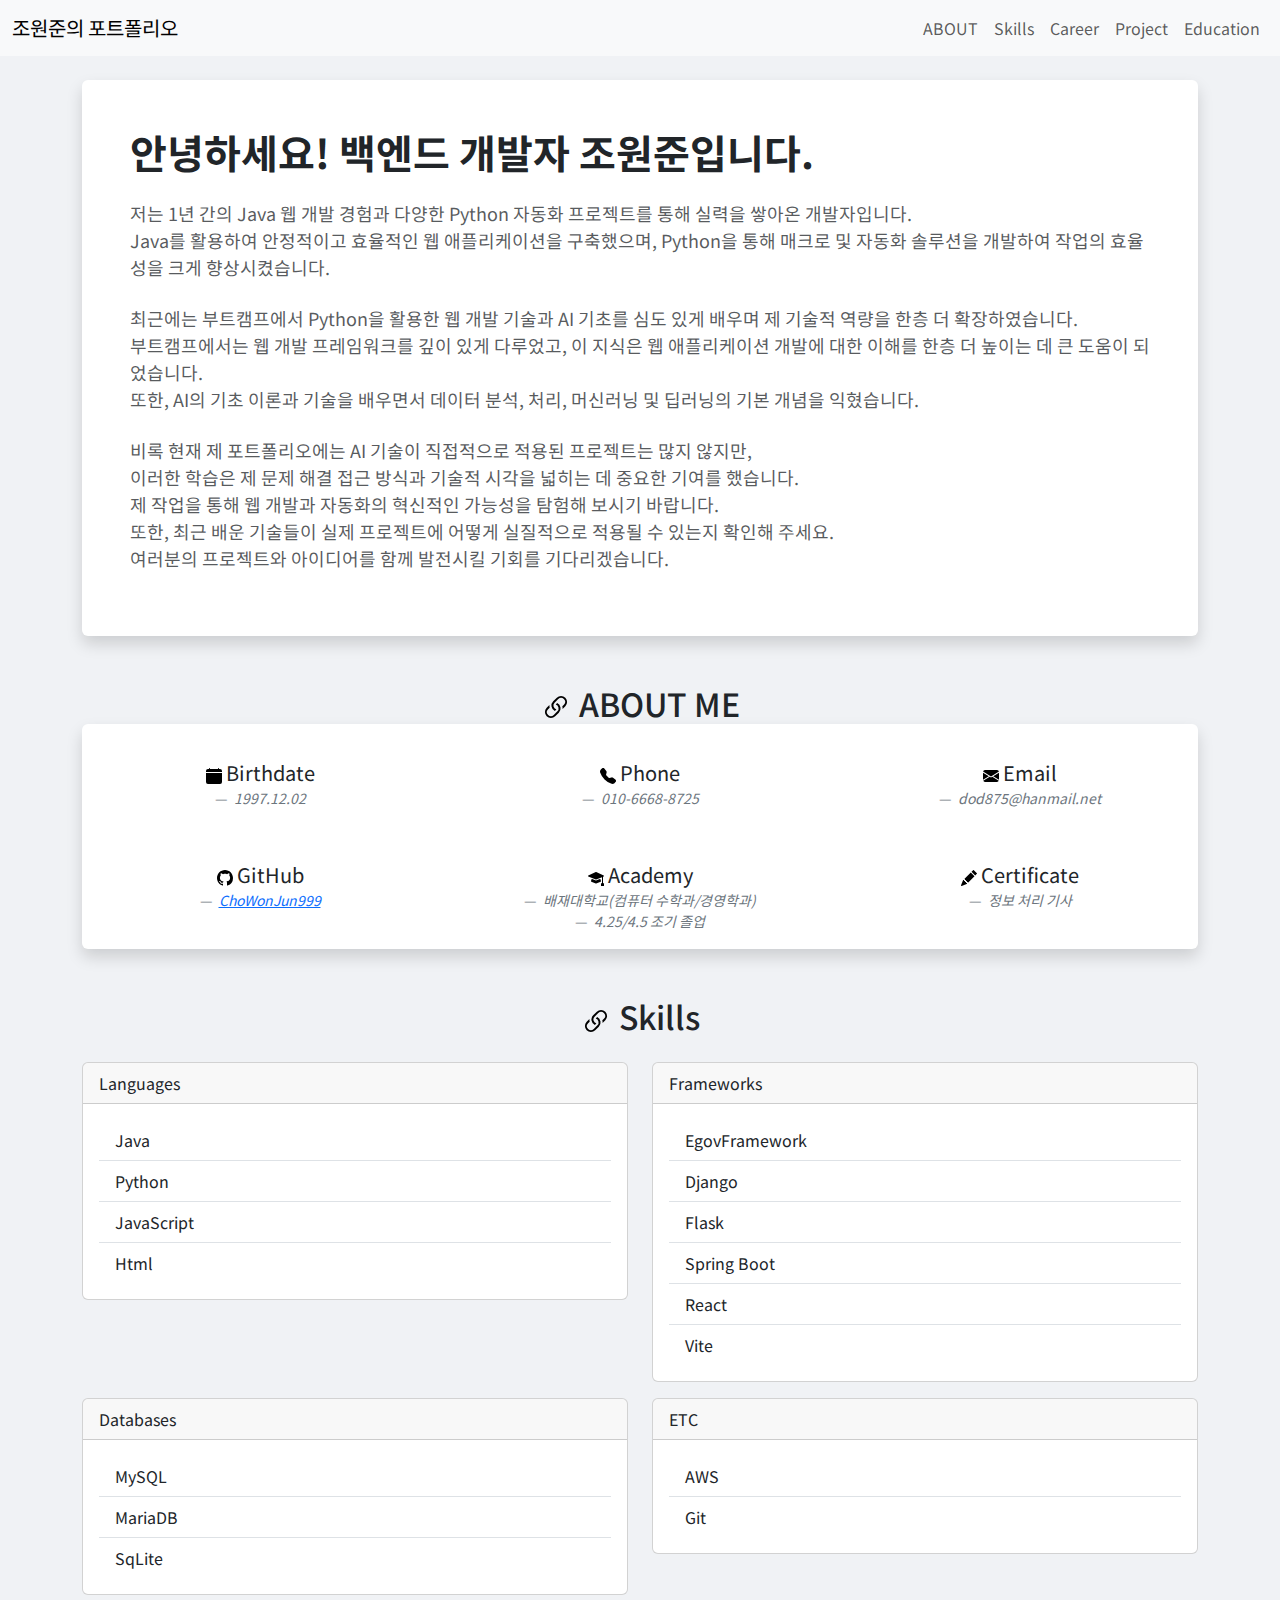
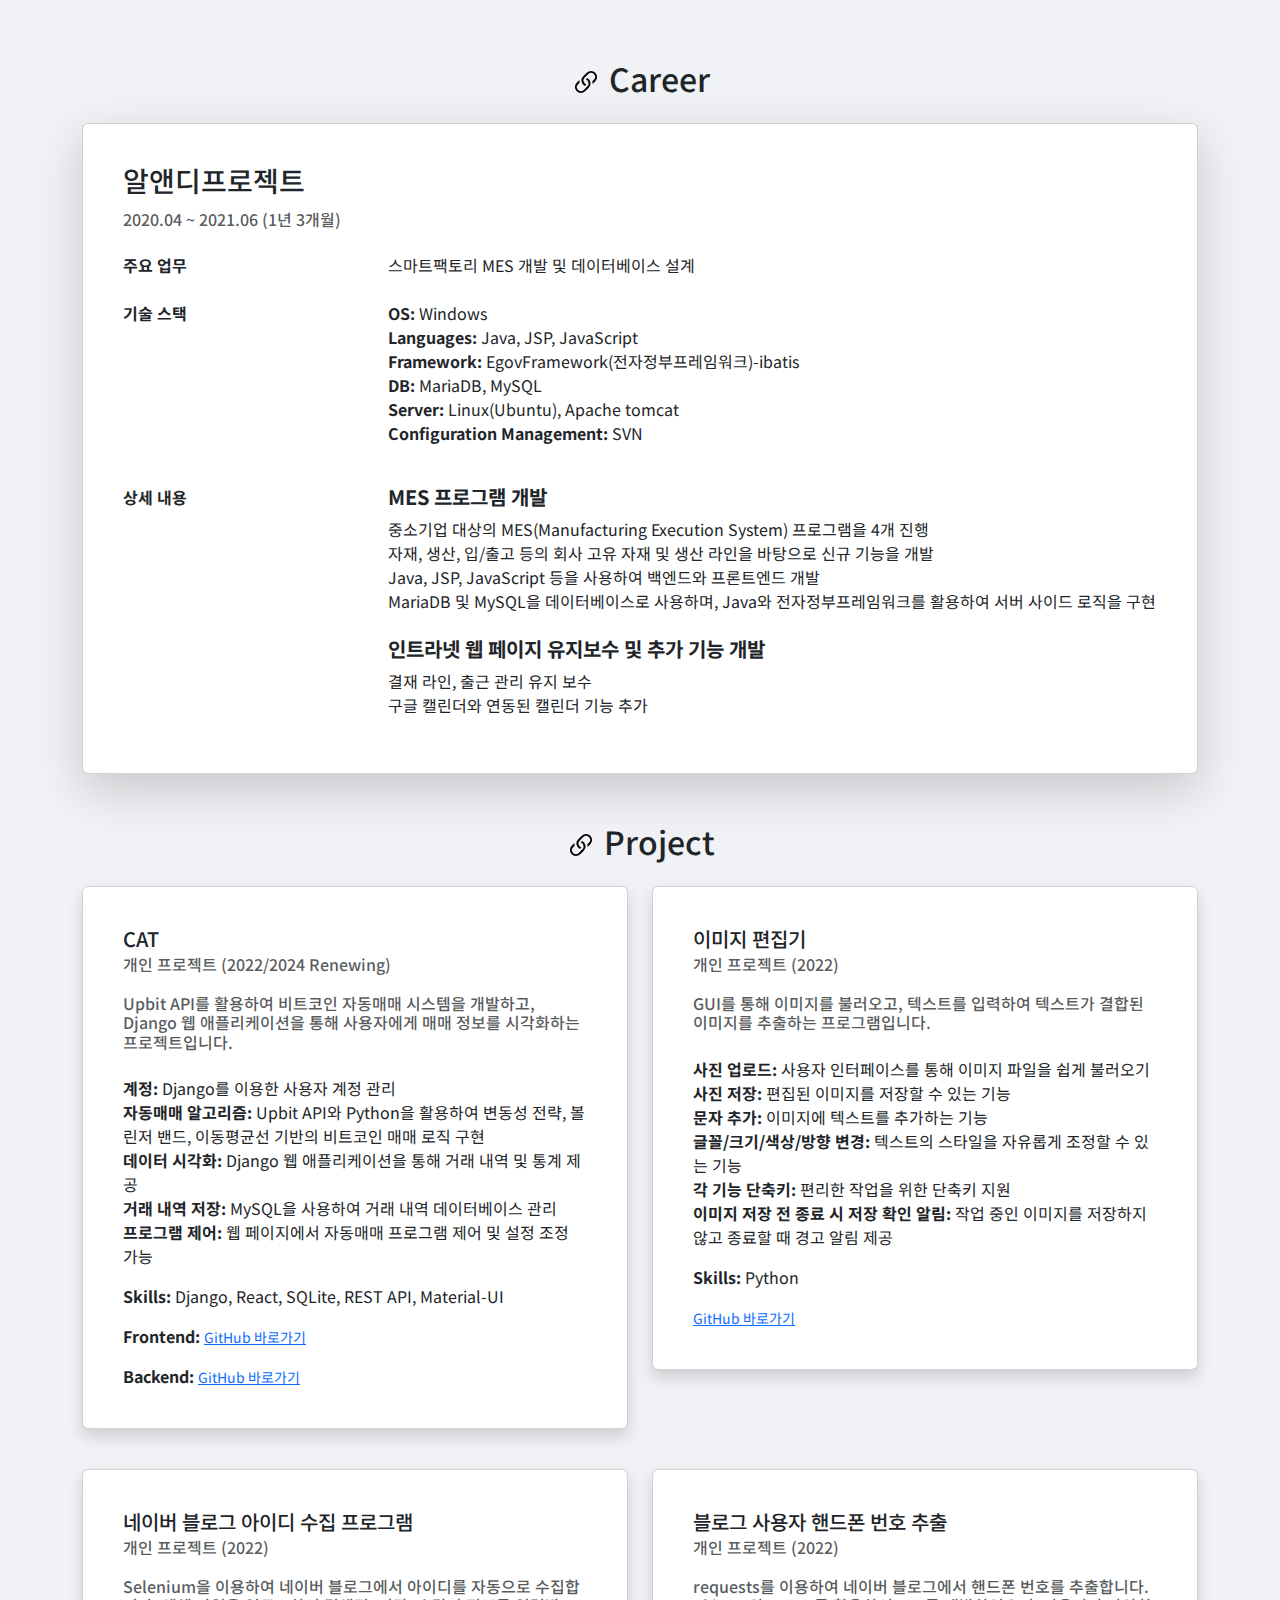
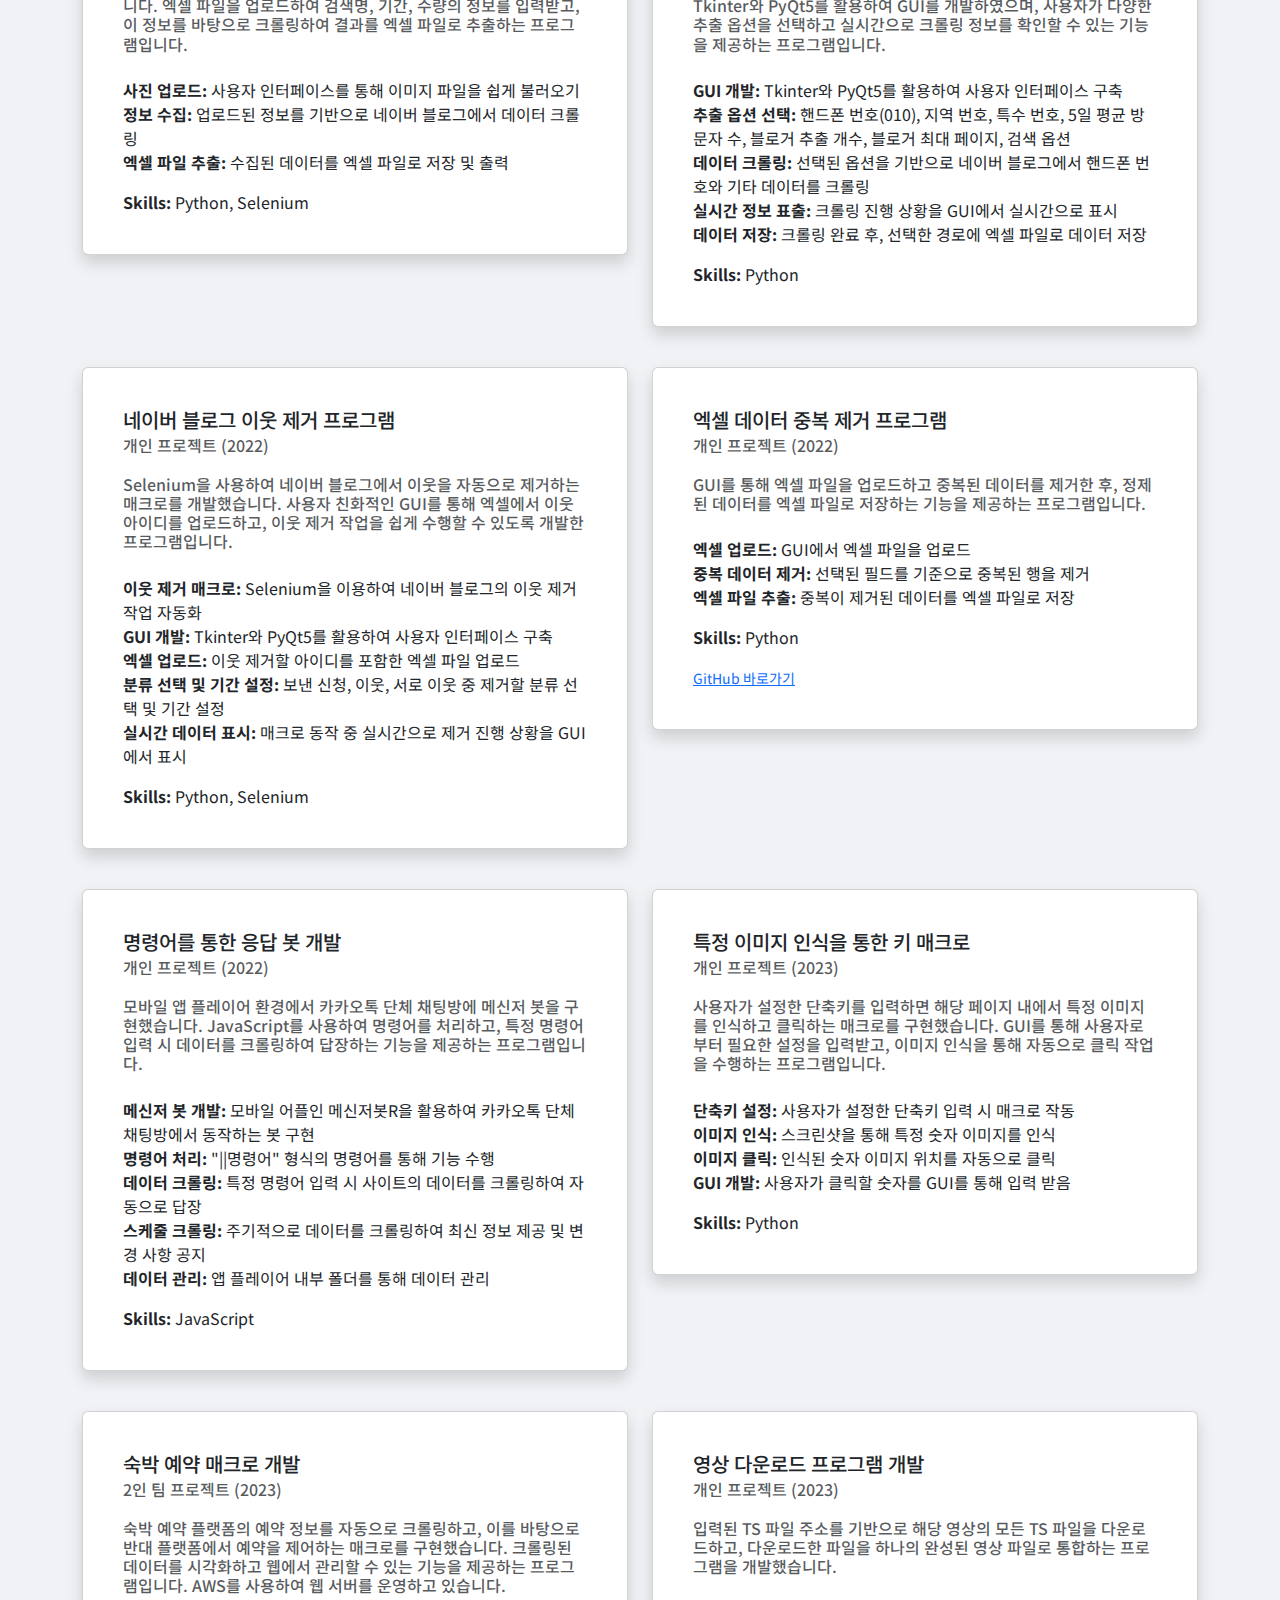
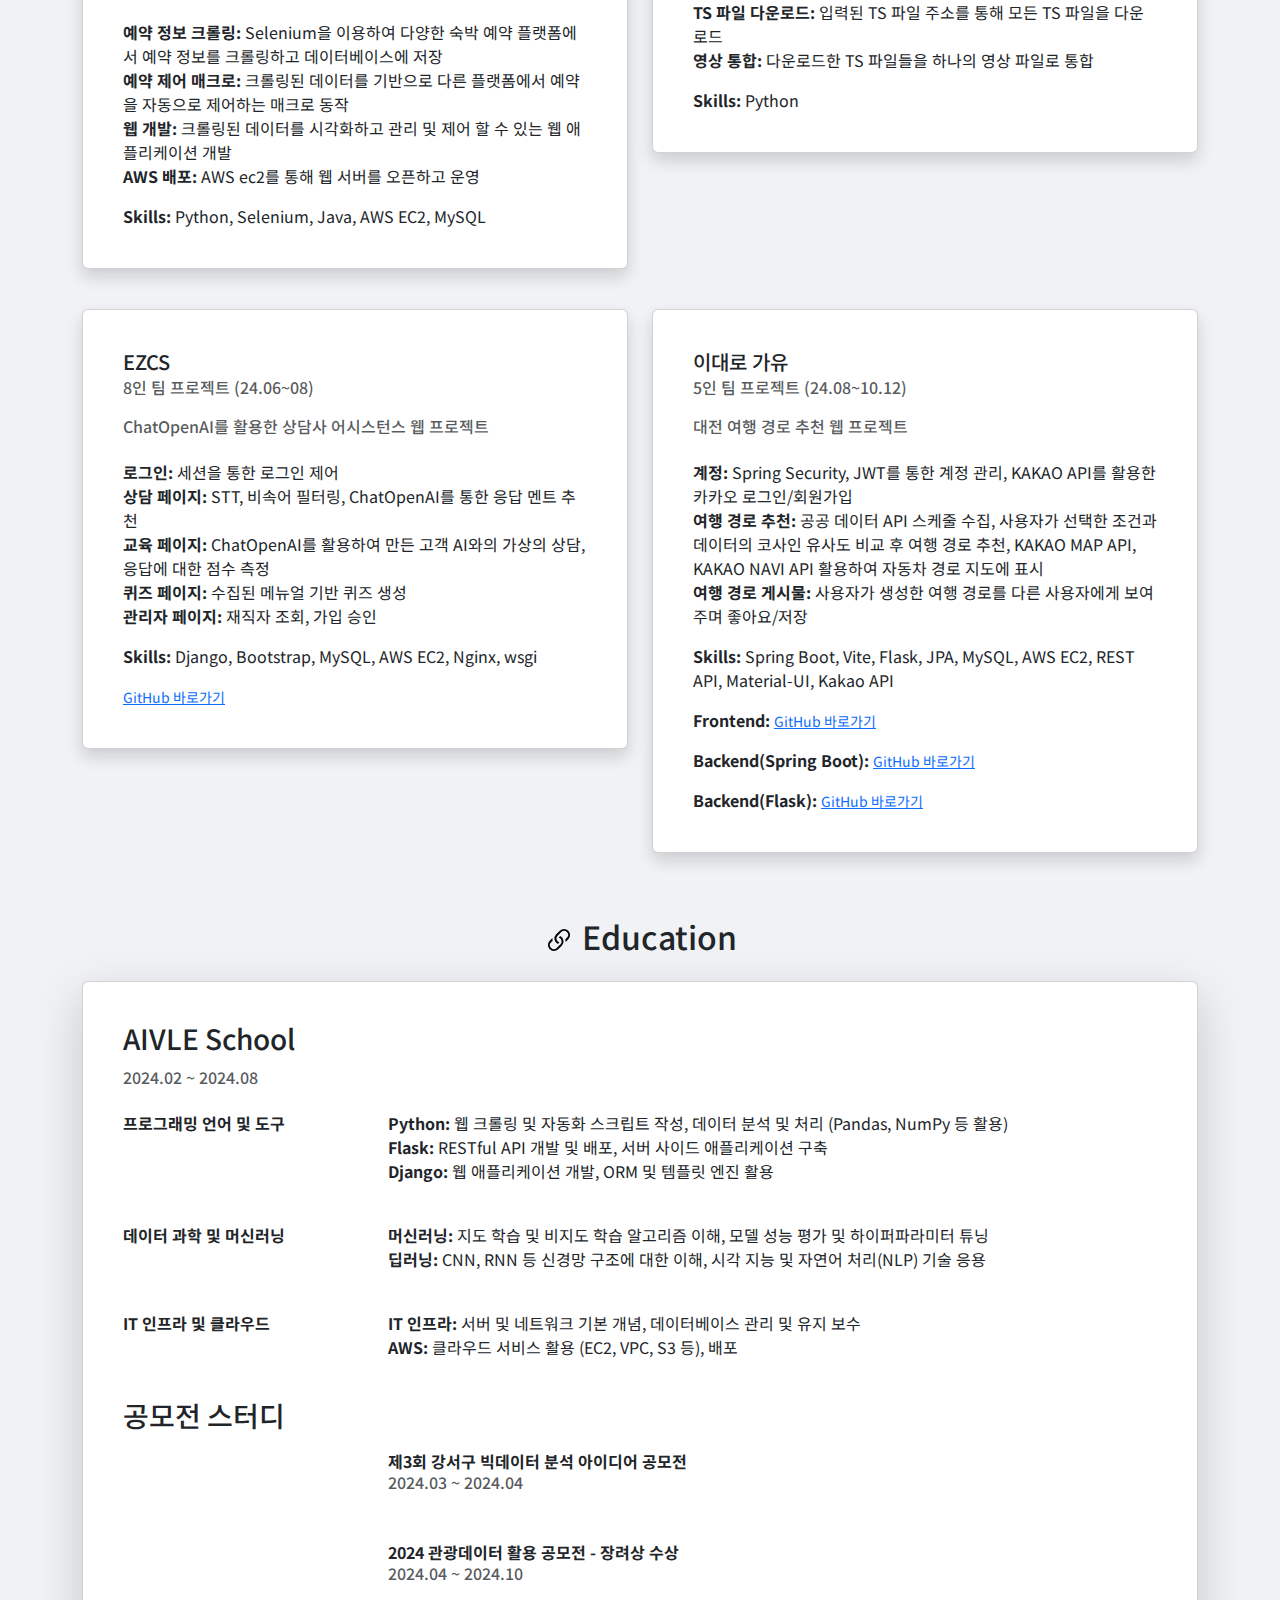
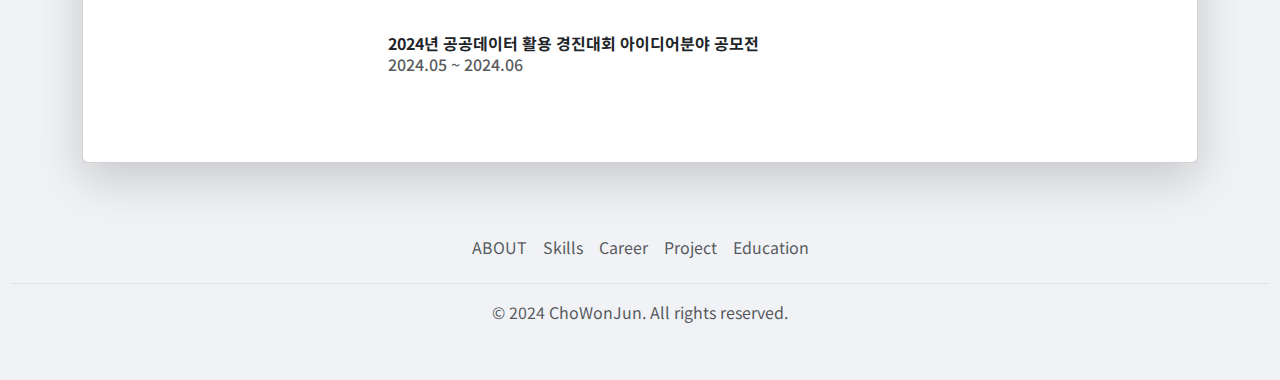
==== commit 4beb28a8: "Update" ====
--- a/index.html
+++ b/index.html
@@ -249,27 +249,28 @@
             <div class="card shadow-lg p-4 mb-5 bg-white rounded">
                 <div class="card-body">
                     <h3 class="card-title mb-3">알앤디프로젝트</h3>
-                    <h6 class="card-subtitle mb-4 text-muted">2020.04 ~ 2021.06 (약 13개월)</h6>
+                    <h6 class="card-subtitle mb-4 text-muted">2020.04 ~ 2021.06 (1년 3개월)</h6>
 
                     <div class="row mb-4">
                         <div class="col-md-3">
-                            <strong>주업무</strong>
-                        </div>
-                        <div class="col-md-9">
-                            <p class="mb-0">MES 프로그램 개발 및 인트라넷 웹 페이지 개발</p>
-                        </div>
-                    </div>
-
+                            <strong>주요 업무</strong>
+                        </div>
+                        <div class="col-md-9">
+                            <p class="mb-0">스마트팩토리 MES 개발 및 데이터베이스 설계</p>
+                        </div>
+                    </div>
                     <div class="row mb-4">
                         <div class="col-md-3">
                             <strong>기술 스택</strong>
                         </div>
                         <div class="col-md-9">
                             <ul class="list-unstyled">
-                                <li><strong>운영체제:</strong> Windows</li>
-                                <li><strong>개발언어:</strong> Java, HTML, JavaScript, jQuery</li>
-                                <li><strong>프레임워크:</strong> 전자정부프레임워크</li>
-                                <li><strong>데이터베이스:</strong> MariaDB, MySQL</li>
+                                <li><strong>OS:</strong> Windows</li>
+                                <li><strong>Languages:</strong> Java, JSP, JavaScript</li>
+                                <li><strong>Framework:</strong> EgovFramework(전자정부프레임워크)-ibatis</li>
+                                <li><strong>DB:</strong> MariaDB, MySQL</li>
+                                <li><strong>Server:</strong> Linux(Ubuntu), Apache tomcat</li>
+                                <li><strong>Configuration Management:</strong> SVN</li>
                             </ul>
                         </div>
                     </div>
@@ -280,20 +281,19 @@
                         </div>
                         <div class="col-md-9">
                             <div class="mb-4">
-                                <h5><strong>MES 프로그램 개발 (약 1~3개월)</strong></h5>
+                                <h5><strong>MES 프로그램 개발</strong></h5>
                                 <ul class="list-unstyled">
-                                    <li>중소기업 대상의 MES(Manufacturing Execution System) 프로그램을 4개 진행했습니다.</li>
-                                    <li>자재, 입고, 수주, 생산 등의 회사 고유 생산 과정을 바탕으로 새로운 기능을 개발했습니다.</li>
-                                    <li>Java, HTML, JavaScript, jQuery를 사용하여 백엔드와 프론트엔드 개발을 수행했습니다.</li>
-                                    <li>MariaDB 및 MySQL을 데이터베이스로 사용하며, Java와 전자정부프레임워크를 활용하여 서버 사이드 로직을 구현했습니다.</li>
-                                    <li>개발 환경은 Windows였으며, 서버 설정은 회사 내부 메뉴얼에 따라 진행했습니다.</li>
+                                    <li>중소기업 대상의 MES(Manufacturing Execution System) 프로그램을 4개 진행</li>
+                                    <li>자재, 생산, 입/출고 등의 회사 고유 자재 및 생산 라인을 바탕으로 신규 기능을 개발</li>
+                                    <li>Java, JSP, JavaScript 등을 사용하여 백엔드와 프론트엔드 개발</li>
+                                    <li>MariaDB 및 MySQL을 데이터베이스로 사용하며, Java와 전자정부프레임워크를 활용하여 서버 사이드 로직을 구현</li>
                                 </ul>
                             </div>
                             <div>
-                                <h5><strong>인트라넷 웹 페이지 유지보수 및 추가 기능 개발 (약 1개월)</strong></h5>
+                                <h5><strong>인트라넷 웹 페이지 유지보수 및 추가 기능 개발</strong></h5>
                                 <ul class="list-unstyled">
-                                    <li>유지 보수를 했으며 주로 결재 라인 담당했습니다.</li>
-                                    <li>추가 기능으로 구글 캘린더와 연동된 캘린더 기능을 구현했습니다.</li>
+                                    <li>결재 라인, 출근 관리 유지 보수</li>
+                                    <li>구글 캘린더와 연동된 캘린더 기능 추가</li>
                                 </ul>
                             </div>
                         </div>
@@ -315,21 +315,21 @@
                         <div class="row g-0">
                             <!-- <img src="..." class="card-img-top" alt="..."> -->
                             <div class="card-body">
-                                <h5 class="card-title">CAT - Renewing...</h5>
-                                <h6 class="card-subtitle mb-4 text-muted">1人 프로젝트</h6>
+                                <h5 class="card-title">CAT</h5>
+                                <h6 class="card-subtitle mb-4 text-muted">개인 프로젝트 (2022/2024 Renewing)</h6>
                                 <h6 class="card-subtitle mb-4 text-muted">
                                     Upbit API를 활용하여 비트코인 자동매매 시스템을 개발하고, Django 웹 애플리케이션을 통해 사용자에게 매매 정보를 시각화하는 프로젝트입니다.
                                 </h6>
-                                <p class="card-text"><strong><strong>주요 기능</strong></strong></p>
-                                <p class="card-text">
-                                    <strong>회원 가입 및 정보 관리:</strong> Django를 이용한 사용자 계정 관리<br>
+                                <p class="card-text">
+                                    <strong>계정:</strong> Django를 이용한 사용자 계정 관리<br>
                                     <strong>자동매매 알고리즘:</strong> Upbit API와 Python을 활용하여 변동성 전략, 볼린저 밴드, 이동평균선 기반의 비트코인 매매 로직 구현<br>
-                                    <strong>데이터 시각화:</strong> Django 웹 애플리케이션을 통해 실시간 거래 내역 및 통계 제공<br>
+                                    <strong>데이터 시각화:</strong> Django 웹 애플리케이션을 통해 거래 내역 및 통계 제공<br>
                                     <strong>거래 내역 저장:</strong> MySQL을 사용하여 거래 내역 데이터베이스 관리<br>
                                     <strong>프로그램 제어:</strong> 웹 페이지에서 자동매매 프로그램 제어 및 설정 조정 가능
                                 </p>
-                                <p class="card-text"><strong>Skills:</strong> Django, React, MySQL</p>
-                                <p class="card-text"><small class="text-body-secondary"> Coming Soon</small></p>
+                                <p class="card-text"><strong>Skills:</strong> Django, React, SQLite, REST API, Material-UI</p>
+                                <p class="card-text"><strong>Frontend:</strong> <small class="text-body-secondary"><a href="https://github.com/ChoWonJun999/CAT-frontend">GitHub 바로가기</a></small></p>
+                                <p class="card-text"><strong>Backend:</strong> <small class="text-body-secondary"><a href="https://github.com/ChoWonJun999/CAT-backend">GitHub 바로가기</a></small></p>
                             </div>
                         </div>
                     </div>
@@ -340,11 +340,10 @@
                             <!-- <img src="..." class="card-img-top" alt="..."> -->
                             <div class="card-body">
                                 <h5 class="card-title">이미지 편집기</h5>
-                                <h6 class="card-subtitle mb-4 text-muted">2人 프로젝트</h6>
+                                <h6 class="card-subtitle mb-4 text-muted">개인 프로젝트 (2022)</h6>
                                 <h6 class="card-subtitle mb-4 text-muted">
                                     GUI를 통해 이미지를 불러오고, 텍스트를 입력하여 텍스트가 결합된 이미지를 추출하는 프로그램입니다.
                                 </h6>
-                                <p class="card-text"><strong><strong>주요 기능</strong></strong></p>
                                 <p class="card-text">
                                     <strong>사진 업로드:</strong> 사용자 인터페이스를 통해 이미지 파일을 쉽게 불러오기<br>
                                     <strong>사진 저장:</strong> 편집된 이미지를 저장할 수 있는 기능<br>
@@ -365,20 +364,18 @@
                             <!-- <img src="..." class="card-img-top" alt="..."> -->
                             <div class="card-body">
                                 <h5 class="card-title">네이버 블로그 아이디 수집 프로그램</h5>
-                                <h6 class="card-subtitle mb-4 text-muted">2人 프로젝트</h6>
+                                <h6 class="card-subtitle mb-4 text-muted">개인 프로젝트 (2022)</h6>
                                 <h6 class="card-subtitle mb-4 text-muted">
                                     Selenium을 이용하여 네이버 블로그에서 아이디를 자동으로 수집합니다.
                                     엑셀 파일을 업로드하여 검색명, 기간, 수량의 정보를 입력받고,
                                     이 정보를 바탕으로 크롤링하여 결과를 엑셀 파일로 추출하는 프로그램입니다.
                                 </h6>
-                                <p class="card-text"><strong>주요 기능</strong></p>
                                 <p class="card-text">
                                     <strong>사진 업로드:</strong> 사용자 인터페이스를 통해 이미지 파일을 쉽게 불러오기<br>
                                     <strong>정보 수집:</strong> 업로드된 정보를 기반으로 네이버 블로그에서 데이터 크롤링<br>
                                     <strong>엑셀 파일 추출:</strong> 수집된 데이터를 엑셀 파일로 저장 및 출력
                                 </p>
-                                <p class="card-text"><strong>Skills:</strong> Python</p>
-                                <p class="card-text"><small class="text-body-secondary">Coming Soon</small></p>
+                                <p class="card-text"><strong>Skills:</strong> Python, Selenium</p>
                             </div>
                         </div>
                     </div>
@@ -389,13 +386,12 @@
                             <!-- <img src="..." class="card-img-top" alt="..."> -->
                             <div class="card-body">
                                 <h5 class="card-title">블로그 사용자 핸드폰 번호 추출</h5>
-                                <h6 class="card-subtitle mb-4 text-muted">2人 프로젝트</h6>
+                                <h6 class="card-subtitle mb-4 text-muted">개인 프로젝트 (2022)</h6>
                                 <h6 class="card-subtitle mb-4 text-muted">
                                     requests를 이용하여 네이버 블로그에서 핸드폰 번호를 추출합니다.
                                     Tkinter와 PyQt5를 활용하여 GUI를 개발하였으며,
                                     사용자가 다양한 추출 옵션을 선택하고 실시간으로 크롤링 정보를 확인할 수 있는 기능을 제공하는 프로그램입니다.
                                 </h6>
-                                <p class="card-text"><strong>주요 기능</strong></p>
                                 <p class="card-text">
                                     <strong>GUI 개발:</strong> Tkinter와 PyQt5를 활용하여 사용자 인터페이스 구축<br>
                                     <strong>추출 옵션 선택:</strong> 핸드폰 번호(010), 지역 번호, 특수 번호, 5일 평균 방문자 수, 블로거 추출 개수, 블로거 최대 페이지, 검색 옵션<br>
@@ -404,7 +400,6 @@
                                     <strong>데이터 저장:</strong> 크롤링 완료 후, 선택한 경로에 엑셀 파일로 데이터 저장
                                 </p>
                                 <p class="card-text"><strong>Skills:</strong> Python</p>
-                                <p class="card-text"><small class="text-body-secondary">Coming Soon</small></p>
                             </div>
                         </div>
                     </div>
@@ -415,12 +410,11 @@
                             <!-- <img src="..." class="card-img-top" alt="..."> -->
                             <div class="card-body">
                                 <h5 class="card-title">네이버 블로그 이웃 제거 프로그램</h5>
-                                <h6 class="card-subtitle mb-4 text-muted">2人 프로젝트</h6>
+                                <h6 class="card-subtitle mb-4 text-muted">개인 프로젝트 (2022)</h6>
                                 <h6 class="card-subtitle mb-4 text-muted">
                                     Selenium을 사용하여 네이버 블로그에서 이웃을 자동으로 제거하는 매크로를 개발했습니다.
                                     사용자 친화적인 GUI를 통해 엑셀에서 이웃 아이디를 업로드하고, 이웃 제거 작업을 쉽게 수행할 수 있도록 개발한 프로그램입니다.
                                 </h6>
-                                <p class="card-text"><strong>주요 기능</strong></p>
                                 <p class="card-text">
                                     <strong>이웃 제거 매크로:</strong> Selenium을 이용하여 네이버 블로그의 이웃 제거 작업 자동화<br>
                                     <strong>GUI 개발:</strong> Tkinter와 PyQt5를 활용하여 사용자 인터페이스 구축<br>
@@ -428,8 +422,7 @@
                                     <strong>분류 선택 및 기간 설정:</strong> 보낸 신청, 이웃, 서로 이웃 중 제거할 분류 선택 및 기간 설정<br>
                                     <strong>실시간 데이터 표시:</strong> 매크로 동작 중 실시간으로 제거 진행 상황을 GUI에서 표시
                                 </p>
-                                <p class="card-text"><strong>Skills:</strong> Python</p>
-                                <p class="card-text"><small class="text-body-secondary">Coming Soon</small></p>
+                                <p class="card-text"><strong>Skills:</strong> Python, Selenium</p>
                             </div>
                         </div>
                     </div>
@@ -440,11 +433,10 @@
                             <!-- <img src="..." class="card-img-top" alt="..."> -->
                             <div class="card-body">
                                 <h5 class="card-title">엑셀 데이터 중복 제거 프로그램</h5>
-                                <h6 class="card-subtitle mb-4 text-muted">2人 프로젝트</h6>
+                                <h6 class="card-subtitle mb-4 text-muted">개인 프로젝트 (2022)</h6>
                                 <h6 class="card-subtitle mb-4 text-muted">
                                     GUI를 통해 엑셀 파일을 업로드하고 중복된 데이터를 제거한 후, 정제된 데이터를 엑셀 파일로 저장하는 기능을 제공하는 프로그램입니다.
                                 </h6>
-                                <p class="card-text"><strong>주요 기능</strong></p>
                                 <p class="card-text">
                                     <strong>엑셀 업로드:</strong> GUI에서 엑셀 파일을 업로드<br>
                                     <strong>중복 데이터 제거:</strong> 선택된 필드를 기준으로 중복된 행을 제거<br>
@@ -461,37 +453,12 @@
                         <div class="row g-0">
                             <!-- <img src="..." class="card-img-top" alt="..."> -->
                             <div class="card-body">
-                                <h5 class="card-title">특정 이미지 인식을 통한 키 매크로</h5>
-                                <h6 class="card-subtitle mb-4 text-muted">2人 프로젝트</h6>
-                                <h6 class="card-subtitle mb-4 text-muted">
-                                    사용자가 설정한 단축키를 입력하면 해당 페이지 내에서 특정 이미지를 인식하고 클릭하는 매크로를 구현했습니다.
-                                    GUI를 통해 사용자로부터 필요한 설정을 입력받고, 이미지 인식을 통해 자동으로 클릭 작업을 수행하는 프로그램입니다.
-                                </h6>
-                                <p class="card-text"><strong>주요 기능</strong></p>
-                                <p class="card-text">
-                                    <strong>단축키 설정:</strong> 사용자가 설정한 단축키 입력 시 매크로 작동<br>
-                                    <strong>이미지 인식:</strong> 스크린샷을 통해 특정 숫자 이미지를 인식<br>
-                                    <strong>이미지 클릭:</strong> 인식된 숫자 이미지 위치를 자동으로 클릭<br>
-                                    <strong>GUI 개발:</strong> 사용자가 클릭할 숫자를 GUI를 통해 입력 받음
-                                </p>
-                                <p class="card-text"><strong>Skills:</strong> Python</p>
-                                <p class="card-text"><small class="text-body-secondary">Coming Soon</small></p>
-                            </div>
-                        </div>
-                    </div>
-                </div>
-                <div class="col">
-                    <div class="card shadow mb-3 p-4 bg-white rounded">
-                        <div class="row g-0">
-                            <!-- <img src="..." class="card-img-top" alt="..."> -->
-                            <div class="card-body">
                                 <h5 class="card-title">명령어를 통한 응답 봇 개발</h5>
-                                <h6 class="card-subtitle mb-4 text-muted">2人 프로젝트</h6>
+                                <h6 class="card-subtitle mb-4 text-muted">개인 프로젝트 (2022)</h6>
                                 <h6 class="card-subtitle mb-4 text-muted">
                                     모바일 앱 플레이어 환경에서 카카오톡 단체 채팅방에 메신저 봇을 구현했습니다.
                                     JavaScript를 사용하여 명령어를 처리하고, 특정 명령어 입력 시 데이터를 크롤링하여 답장하는 기능을 제공하는 프로그램입니다.
                                 </h6>
-                                <p class="card-text"><strong>주요 기능</strong></p>
                                 <p class="card-text">
                                     <strong>메신저 봇 개발:</strong> 모바일 어플인 메신저봇R을 활용하여 카카오톡 단체 채팅방에서 동작하는 봇 구현<br>
                                     <strong>명령어 처리:</strong> "||명령어" 형식의 명령어를 통해 기능 수행<br>
@@ -500,7 +467,28 @@
                                     <strong>데이터 관리:</strong> 앱 플레이어 내부 폴더를 통해 데이터 관리
                                 </p>
                                 <p class="card-text"><strong>Skills:</strong> JavaScript</p>
-                                <p class="card-text"><small class="text-body-secondary">Coming Soon</small></p>
+                            </div>
+                        </div>
+                    </div>
+                </div>
+                <div class="col">
+                    <div class="card shadow mb-3 p-4 bg-white rounded">
+                        <div class="row g-0">
+                            <!-- <img src="..." class="card-img-top" alt="..."> -->
+                            <div class="card-body">
+                                <h5 class="card-title">특정 이미지 인식을 통한 키 매크로</h5>
+                                <h6 class="card-subtitle mb-4 text-muted">개인 프로젝트 (2023)</h6>
+                                <h6 class="card-subtitle mb-4 text-muted">
+                                    사용자가 설정한 단축키를 입력하면 해당 페이지 내에서 특정 이미지를 인식하고 클릭하는 매크로를 구현했습니다.
+                                    GUI를 통해 사용자로부터 필요한 설정을 입력받고, 이미지 인식을 통해 자동으로 클릭 작업을 수행하는 프로그램입니다.
+                                </h6>
+                                <p class="card-text">
+                                    <strong>단축키 설정:</strong> 사용자가 설정한 단축키 입력 시 매크로 작동<br>
+                                    <strong>이미지 인식:</strong> 스크린샷을 통해 특정 숫자 이미지를 인식<br>
+                                    <strong>이미지 클릭:</strong> 인식된 숫자 이미지 위치를 자동으로 클릭<br>
+                                    <strong>GUI 개발:</strong> 사용자가 클릭할 숫자를 GUI를 통해 입력 받음
+                                </p>
+                                <p class="card-text"><strong>Skills:</strong> Python</p>
                             </div>
                         </div>
                     </div>
@@ -511,22 +499,20 @@
                             <!-- <img src="..." class="card-img-top" alt="..."> -->
                             <div class="card-body">
                                 <h5 class="card-title">숙박 예약 매크로 개발</h5>
-                                <h6 class="card-subtitle mb-4 text-muted">2人 프로젝트</h6>
+                                <h6 class="card-subtitle mb-4 text-muted">2인 팀 프로젝트 (2023)</h6>
                                 <h6 class="card-subtitle mb-4 text-muted">
                                     숙박 예약 플랫폼의 예약 정보를 자동으로 크롤링하고,
                                     이를 바탕으로 반대 플랫폼에서 예약을 제어하는 매크로를 구현했습니다.
                                     크롤링된 데이터를 시각화하고 웹에서 관리할 수 있는 기능을 제공하는 프로그램입니다.
                                     AWS를 사용하여 웹 서버를 운영하고 있습니다.
                                 </h6>
-                                <p class="card-text"><strong>주요 기능</strong></p>
                                 <p class="card-text">
                                     <strong>예약 정보 크롤링:</strong> Selenium을 이용하여 다양한 숙박 예약 플랫폼에서 예약 정보를 크롤링하고 데이터베이스에 저장<br>
                                     <strong>예약 제어 매크로:</strong> 크롤링된 데이터를 기반으로 다른 플랫폼에서 예약을 자동으로 제어하는 매크로 동작<br>
                                     <strong>웹 개발:</strong> 크롤링된 데이터를 시각화하고 관리 및 제어 할 수 있는 웹 애플리케이션 개발<br>
                                     <strong>AWS 배포:</strong> AWS ec2를 통해 웹 서버를 오픈하고 운영<br>
                                 </p>
-                                <p class="card-text"><strong>Skills:</strong> Python, Java, AWS, MySQL</p>
-                                <p class="card-text"><small class="text-body-secondary">Coming Soon</small></p>
+                                <p class="card-text"><strong>Skills:</strong> Python, Selenium, Java, AWS EC2, MySQL</p>
                             </div>
                         </div>
                     </div>
@@ -537,18 +523,16 @@
                             <!-- <img src="..." class="card-img-top" alt="..."> -->
                             <div class="card-body">
                                 <h5 class="card-title">영상 다운로드 프로그램 개발</h5>
-                                <h6 class="card-subtitle mb-4 text-muted">1人 프로젝트</h6>
+                                <h6 class="card-subtitle mb-4 text-muted">개인 프로젝트 (2023)</h6>
                                 <h6 class="card-subtitle mb-4 text-muted">
                                     입력된 TS 파일 주소를 기반으로 해당 영상의 모든 TS 파일을 다운로드하고,
                                     다운로드한 파일을 하나의 완성된 영상 파일로 통합하는 프로그램을 개발했습니다.
                                 </h6>
-                                <p class="card-text"><strong>주요 기능</strong></p>
                                 <p class="card-text">
                                     <strong>TS 파일 다운로드:</strong> 입력된 TS 파일 주소를 통해 모든 TS 파일을 다운로드<br>
                                     <strong>영상 통합:</strong> 다운로드한 TS 파일들을 하나의 영상 파일로 통합<br>
                                 </p>
                                 <p class="card-text"><strong>Skills:</strong> Python</p>
-                                <p class="card-text"><small class="text-body-secondary">Coming Soon</small></p>
                             </div>
                         </div>
                     </div>
@@ -559,17 +543,18 @@
                             <!-- <img src="..." class="card-img-top" alt="..."> -->
                             <div class="card-body">
                                 <h5 class="card-title">EZCS</h5>
-                                <h6 class="card-subtitle mb-4 text-muted">24.06~08</h6>
-                                <h6 class="card-subtitle mb-4 text-muted">8人 프로젝트</h6>
-                                <h6 class="card-subtitle mb-4 text-muted">
-                                    GPT를 활용하여 상담사 어시스턴스 웹 프로젝트
-                                </h6>
-                                <p class="card-text"><strong>주요 기능</strong></p>
-                                <p class="card-text">
-                                    <strong>상담 페이지:</strong> 상담 시 GPT를 활용하여 고객의 음성을 텍스트로 변환, 비속어 처리; 고객의 질문에 맞는 추천 답변<br>
-                                    <strong>교육 페이지:</strong> GPT를 활용하여 상담 모의 교육<br>
-                                </p>
-                                <p class="card-text"><strong>Skills:</strong> Django</p>
+                                <h6 class="card-subtitle mb-4 text-muted">8인 팀 프로젝트 (24.06~08)</h6>
+                                <h6 class="card-subtitle mb-4 text-muted">
+                                    ChatOpenAI를 활용한 상담사 어시스턴스 웹 프로젝트
+                                </h6>
+                                <p class="card-text">
+                                    <strong>로그인:</strong> 세션을 통한 로그인 제어<br>
+                                    <strong>상담 페이지:</strong> STT, 비속어 필터링, ChatOpenAI를 통한 응답 멘트 추천<br>
+                                    <strong>교육 페이지:</strong> ChatOpenAI를 활용하여 만든 고객 AI와의 가상의 상담, 응답에 대한 점수 측정<br>
+                                    <strong>퀴즈 페이지:</strong> 수집된 메뉴얼 기반 퀴즈 생성<br>
+                                    <strong>관리자 페이지:</strong> 재직자 조회, 가입 승인<br>
+                                </p>
+                                <p class="card-text"><strong>Skills:</strong> Django, Bootstrap, MySQL, AWS EC2, Nginx, wsgi</p>
                                 <p class="card-text"><small class="text-body-secondary"><a href="https://github.com/ChoWonJun999/EZCS.git">GitHub 바로가기</a></small></p>
                             </div>
                         </div>
@@ -581,17 +566,16 @@
                             <!-- <img src="..." class="card-img-top" alt="..."> -->
                             <div class="card-body">
                                 <h5 class="card-title">이대로 가유</h5>
-                                <h6 class="card-subtitle mb-4 text-muted">24.08~10.12</h6>
-                                <h6 class="card-subtitle mb-4 text-muted">5人 프로젝트</h6>
+                                <h6 class="card-subtitle mb-4 text-muted">5인 팀 프로젝트 (24.08~10.12)</h6>
                                 <h6 class="card-subtitle mb-4 text-muted">
                                     대전 여행 경로 추천 웹 프로젝트
                                 </h6>
-                                <p class="card-text"><strong>주요 기능</strong></p>
-                                <p class="card-text">
-                                    <strong>여행 경로 추천:</strong> 공공 데이터 포털에서 받아온 데이터 중 사용자가 선택한 테마에 맞는 경로 추천<br>
-                                    <strong>여행 경로 게시물:</strong> 사용자가 설정한 여행 경로를 다른 사용자에게 보여주며 좋아요/저장<br>
-                                </p>
-                                <p class="card-text"><strong>Skills:</strong> Spring Boot, Vite, Flask, MySQL, AWS</p>
+                                <p class="card-text">
+                                    <strong>계정:</strong> Spring Security, JWT를 통한 계정 관리, KAKAO API를 활용한 카카오 로그인/회원가입<br>
+                                    <strong>여행 경로 추천:</strong> 공공 데이터 API 스케줄 수집, 사용자가 선택한 조건과 데이터의 코사인 유사도 비교 후 여행 경로 추천, KAKAO MAP API, KAKAO NAVI API 활용하여 자동차 경로 지도에 표시<br>
+                                    <strong>여행 경로 게시물:</strong> 사용자가 생성한 여행 경로를 다른 사용자에게 보여주며 좋아요/저장<br>
+                                </p>
+                                <p class="card-text"><strong>Skills:</strong> Spring Boot, Vite, Flask, JPA, MySQL, AWS EC2, REST API, Material-UI, Kakao API</p>
                                 <p class="card-text"><strong>Frontend:</strong> <small class="text-body-secondary"><a href="https://github.com/ChoWonJun999/gayou-frontend.git">GitHub 바로가기</a></small></p>
                                 <p class="card-text"><strong>Backend(Spring Boot):</strong> <small class="text-body-secondary"><a href="https://github.com/ChoWonJun999/gayou-backend.git">GitHub 바로가기</a></small></p>
                                 <p class="card-text"><strong>Backend(Flask):</strong> <small class="text-body-secondary"><a href="https://github.com/ChoWonJun999/gayou-backend-flask.git">GitHub 바로가기</a></small></p>
@@ -663,8 +647,8 @@
                     <div class="row mb-4">
                         <div class="col-md-3"></div>
                         <div class="col-md-9">
-                            <strong>2024 관광데이터 활용 공모전</strong>
-                            <h6 class="mb-4 text-muted">2024.04 ~ </h6>
+                            <strong>2024 관광데이터 활용 공모전 - 장려상 수상</strong>
+                            <h6 class="mb-4 text-muted">2024.04 ~ 2024.10</h6>
                         </div>
                     </div>
 
